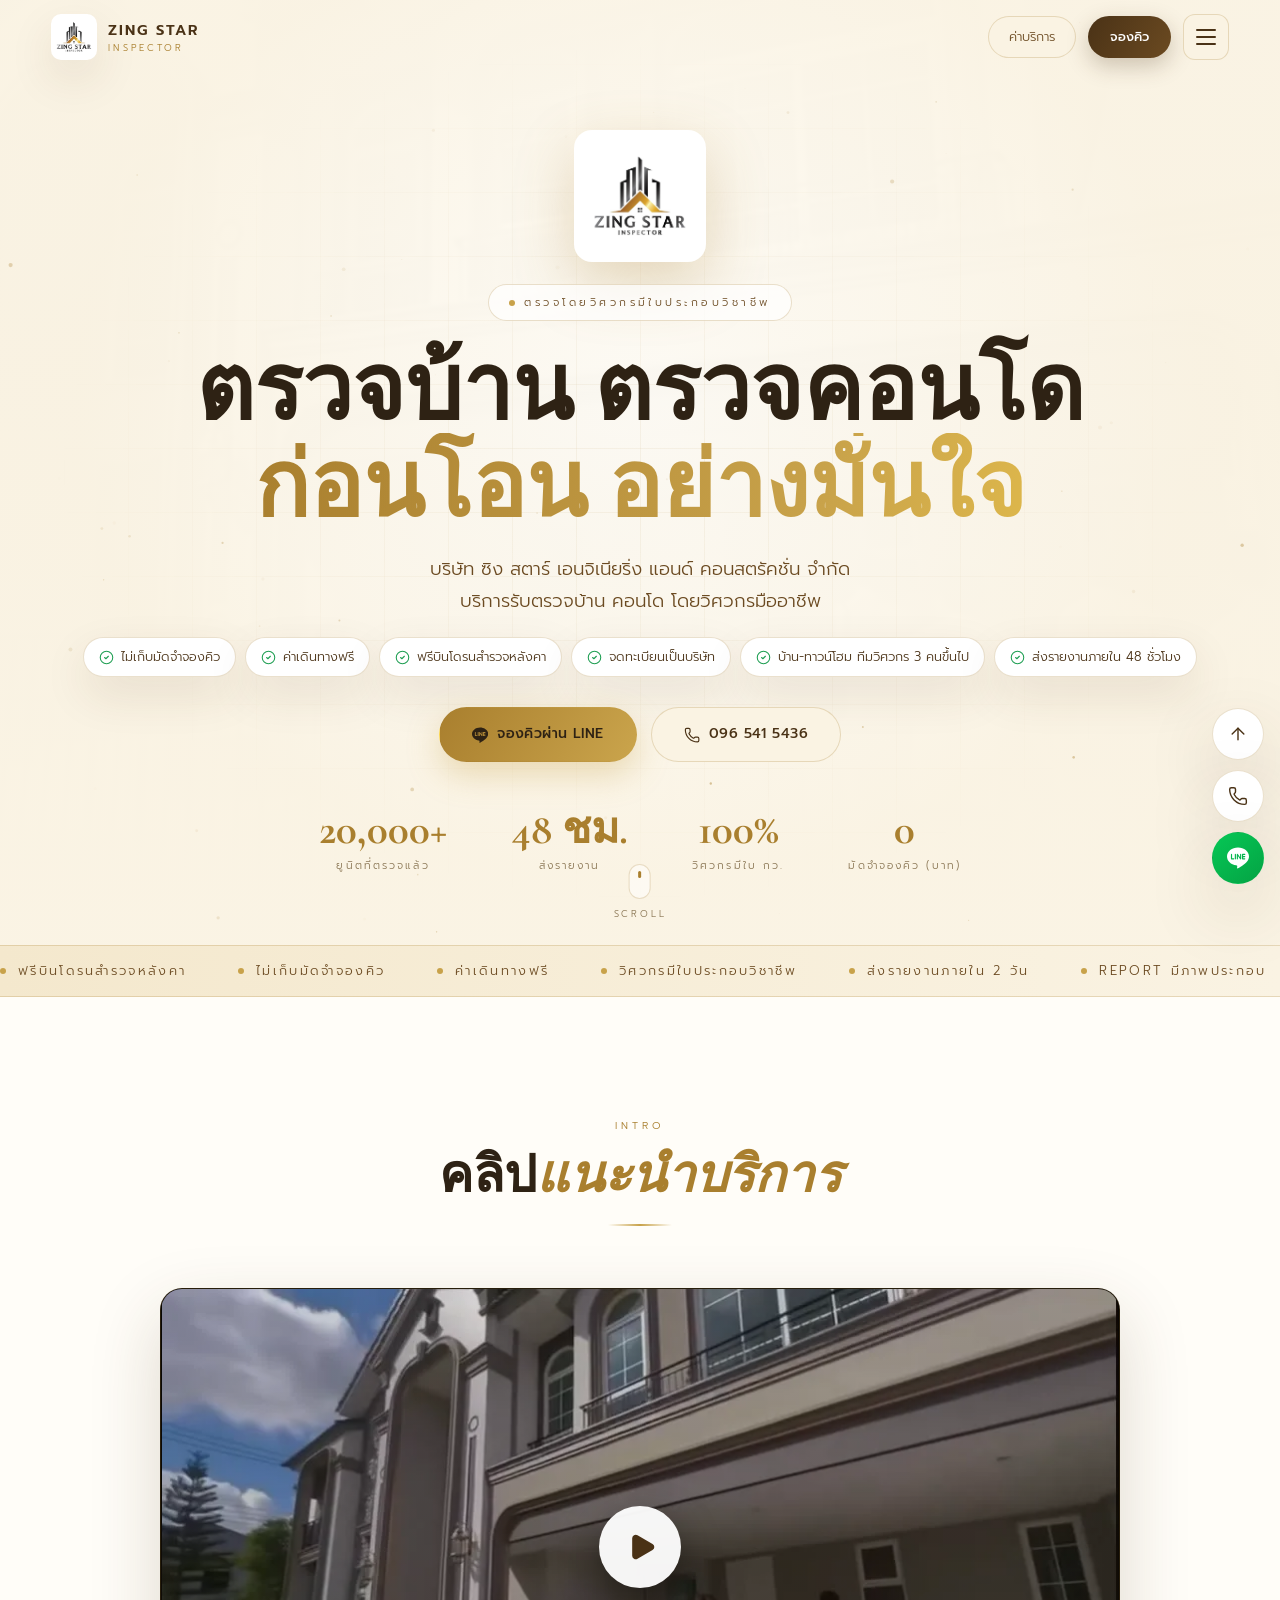
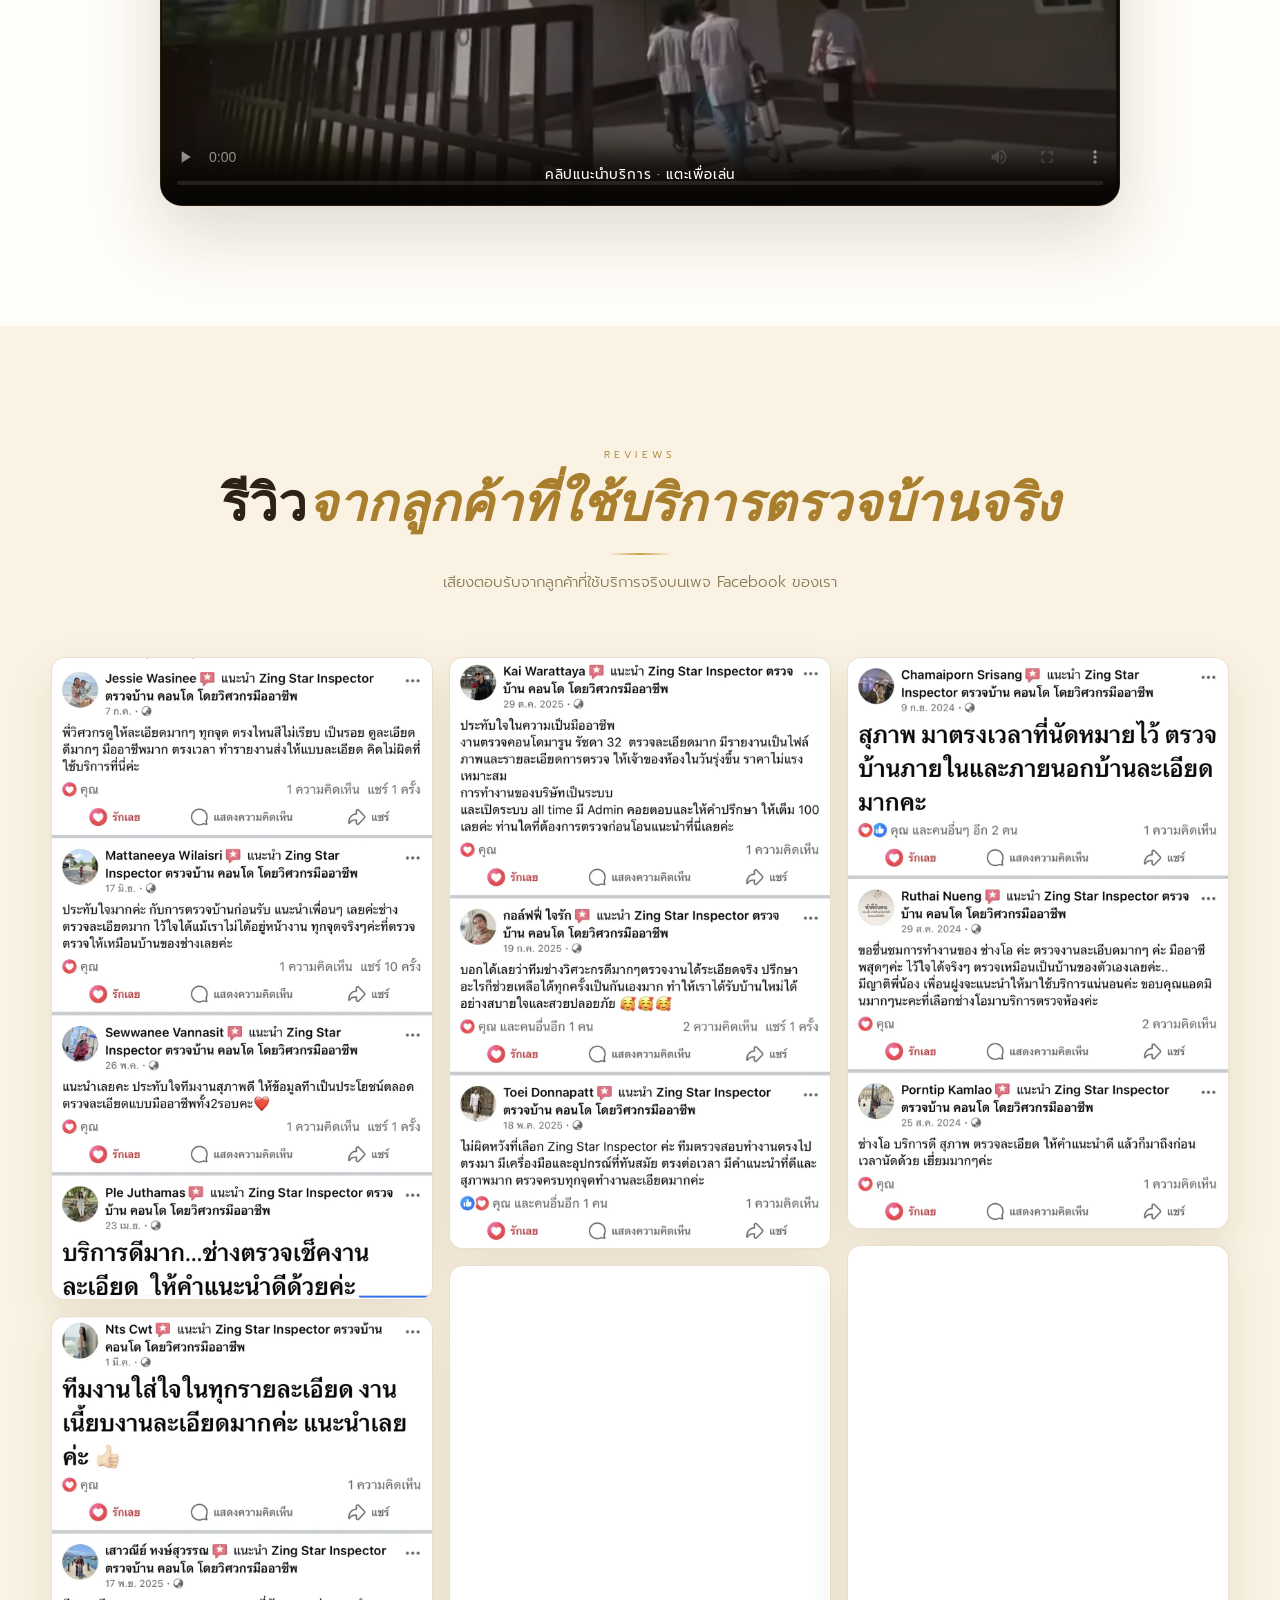
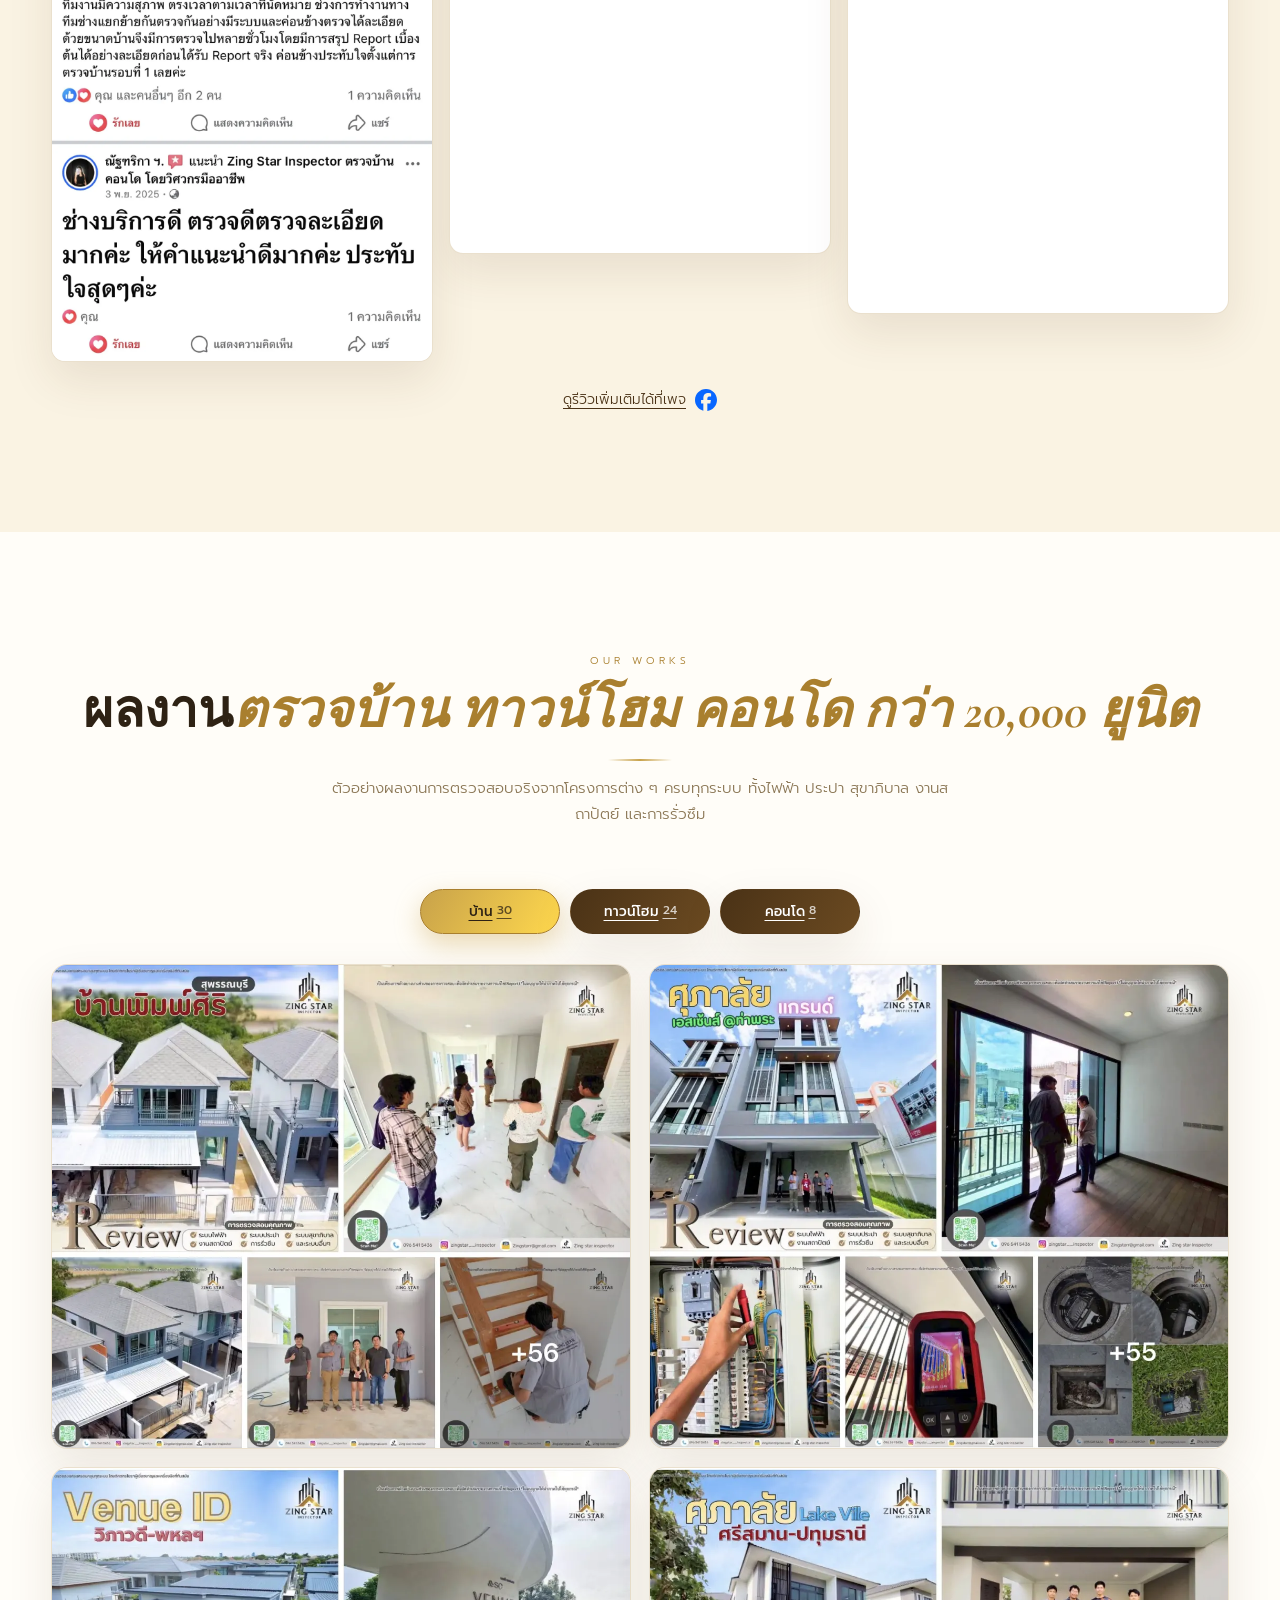
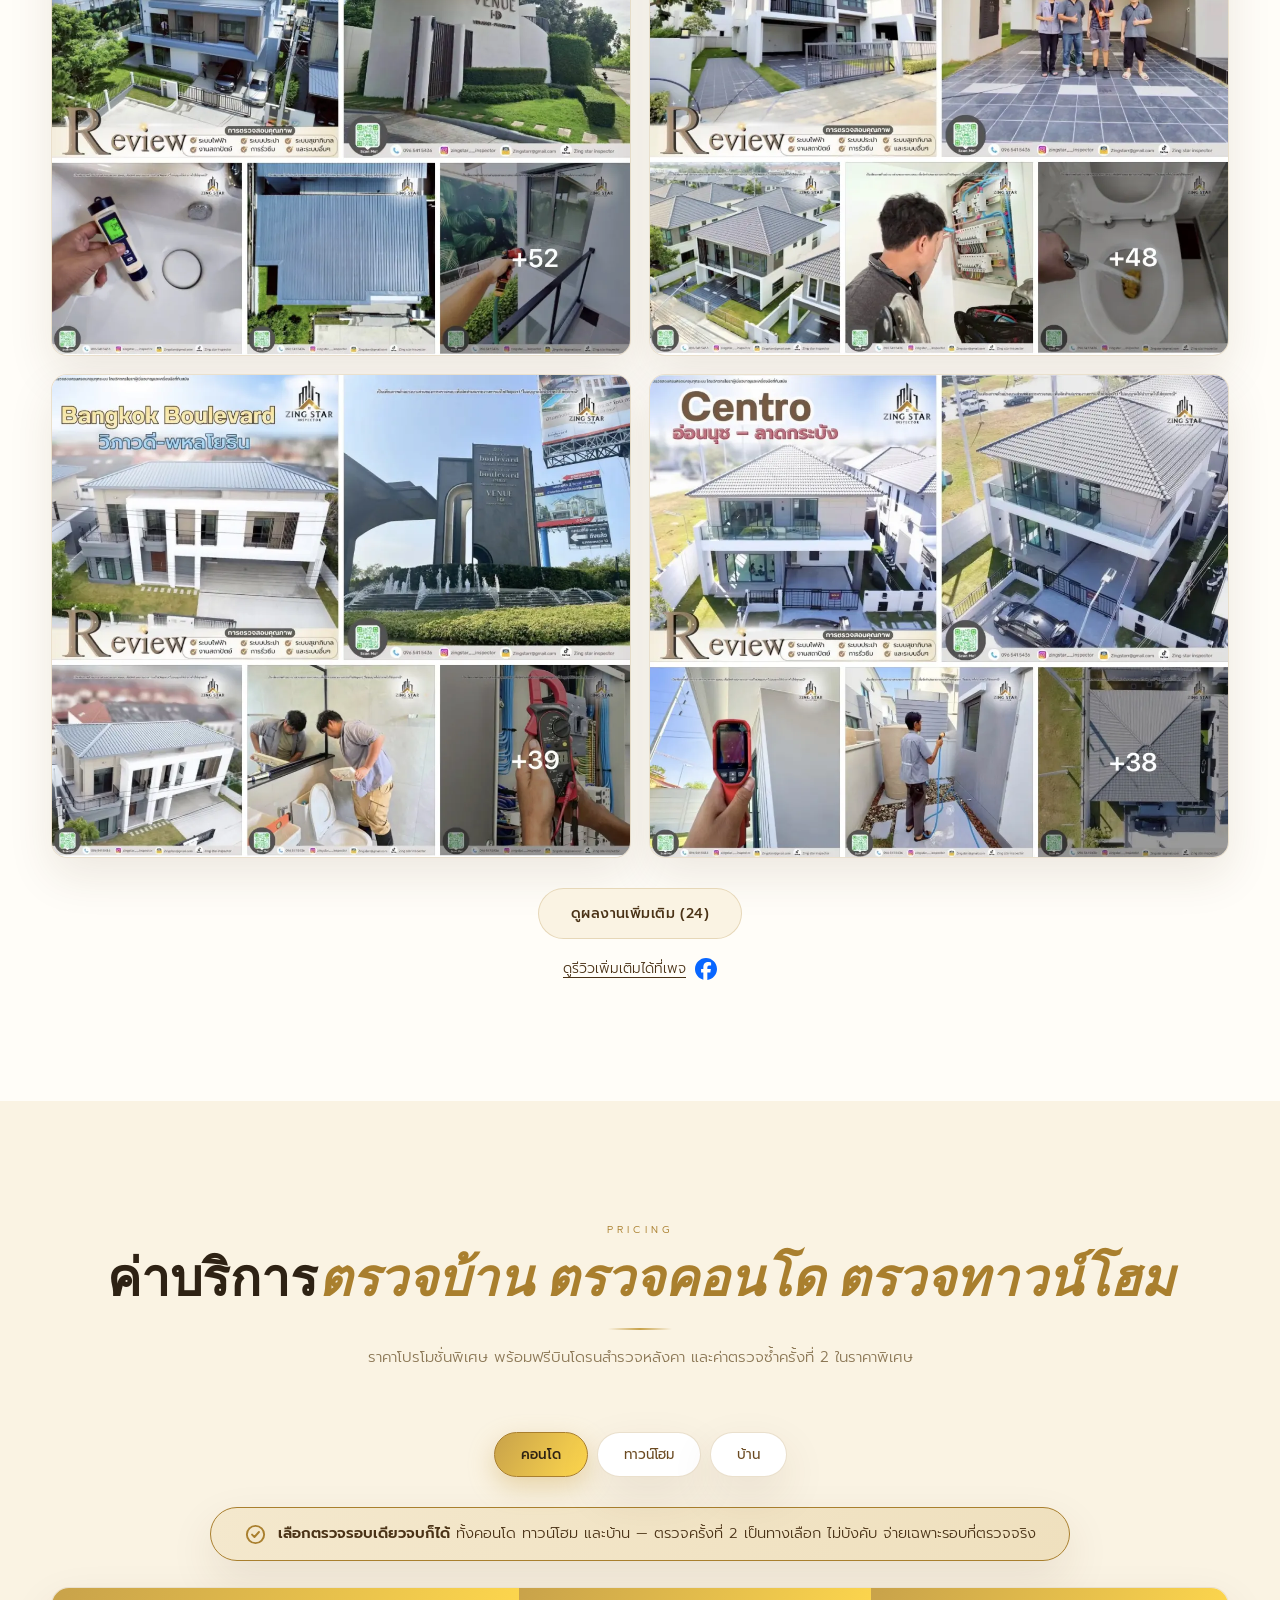
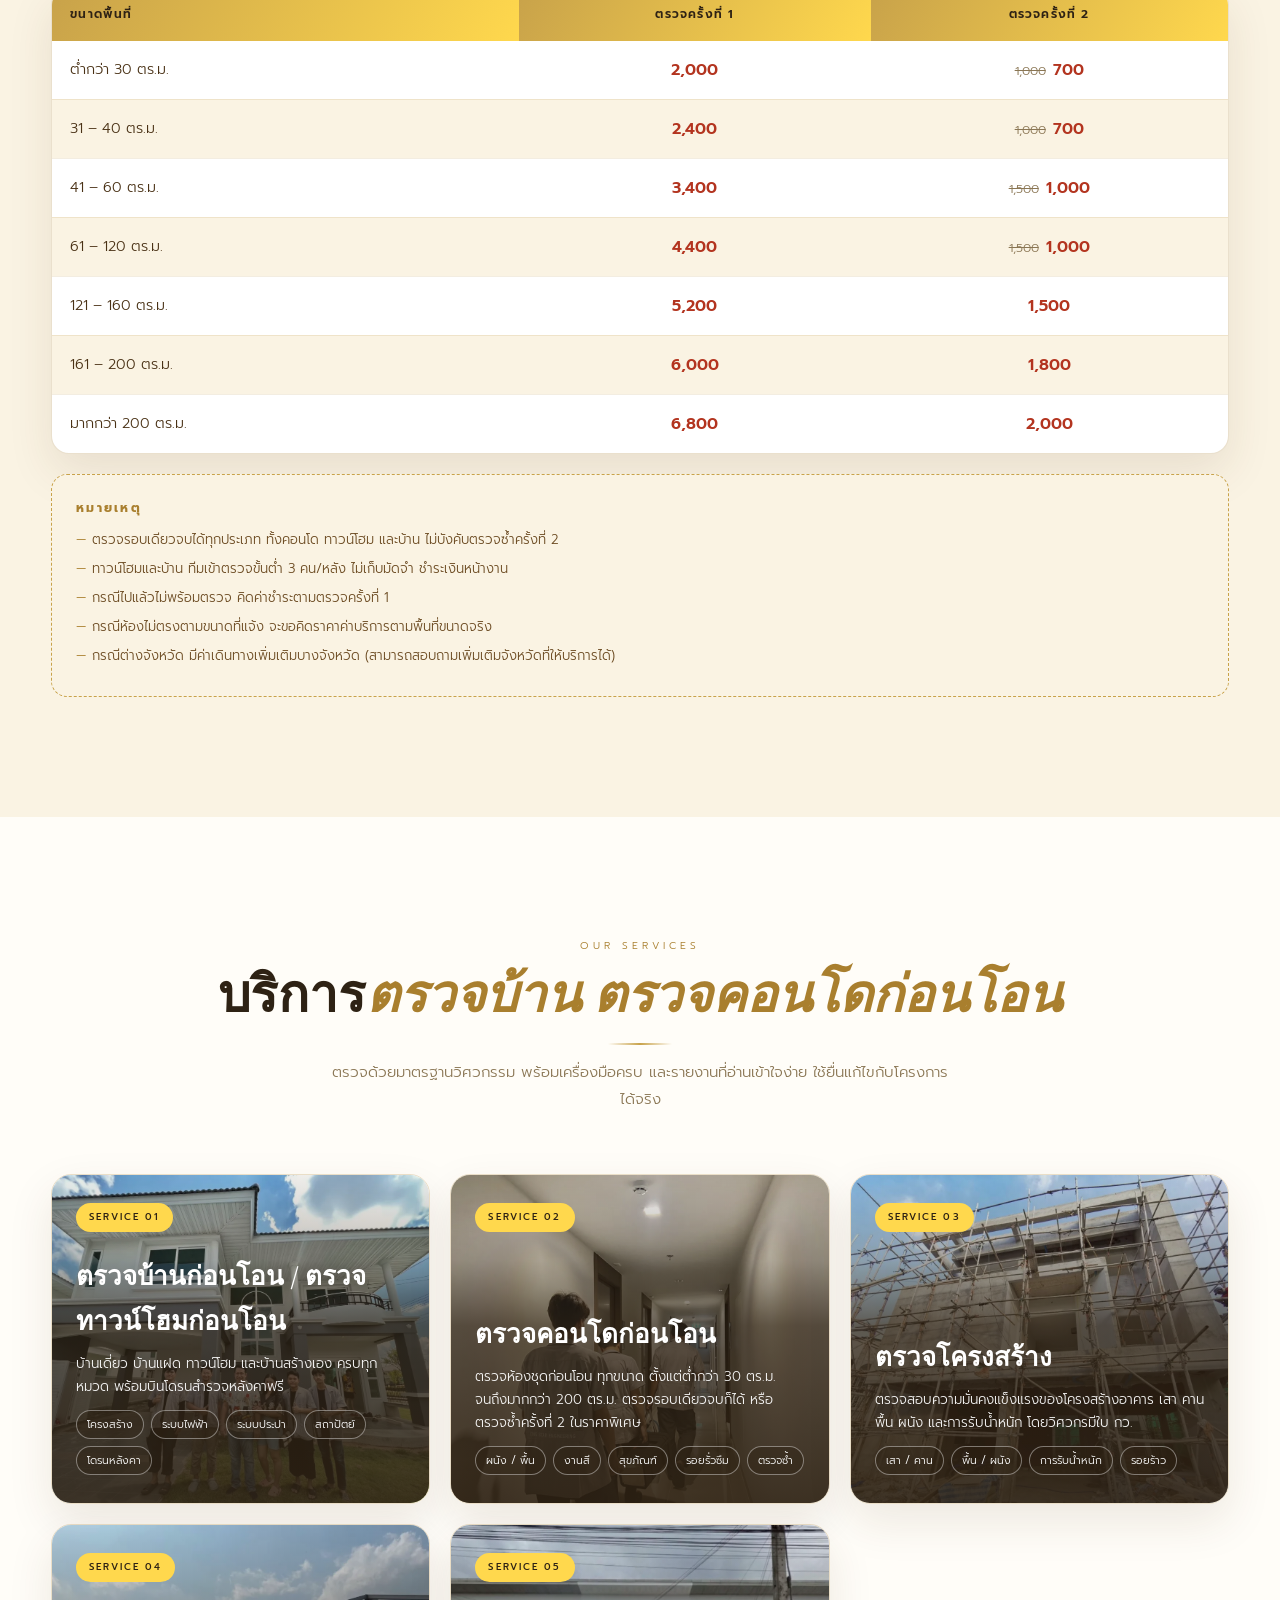
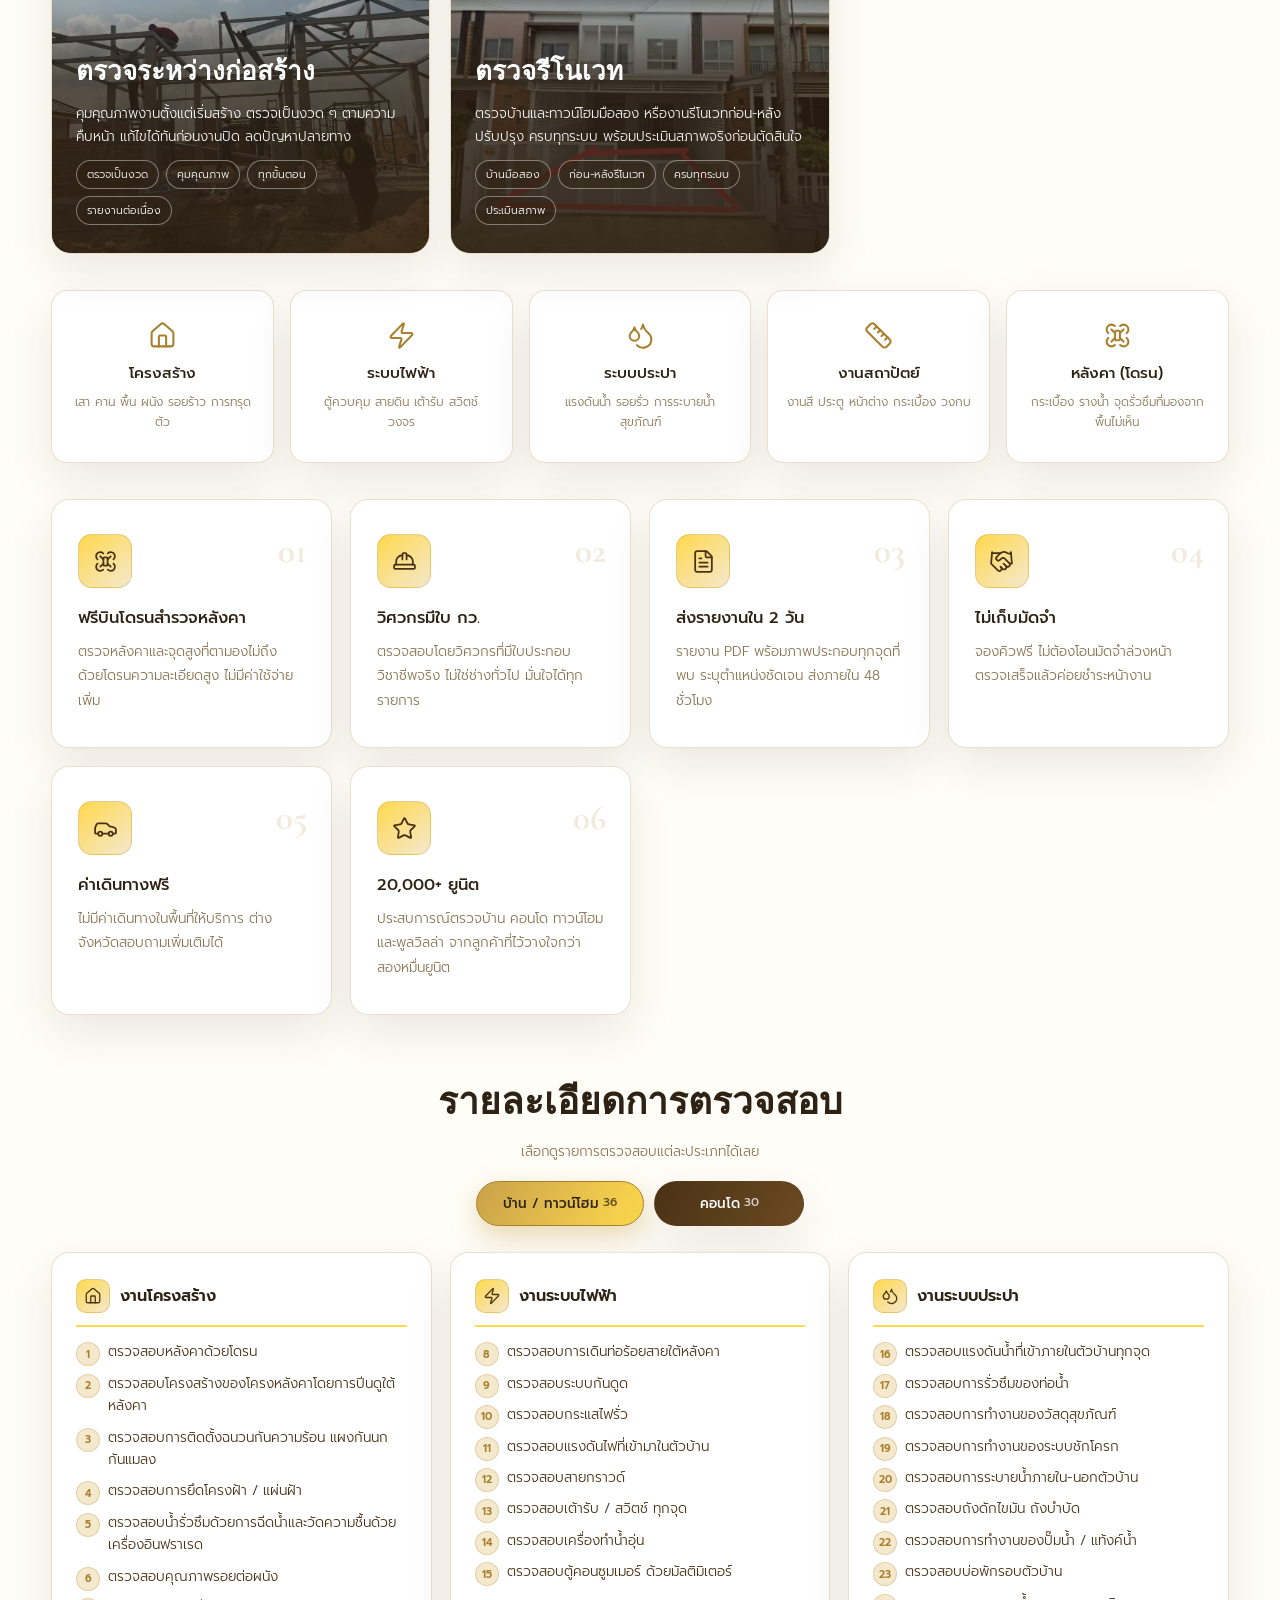
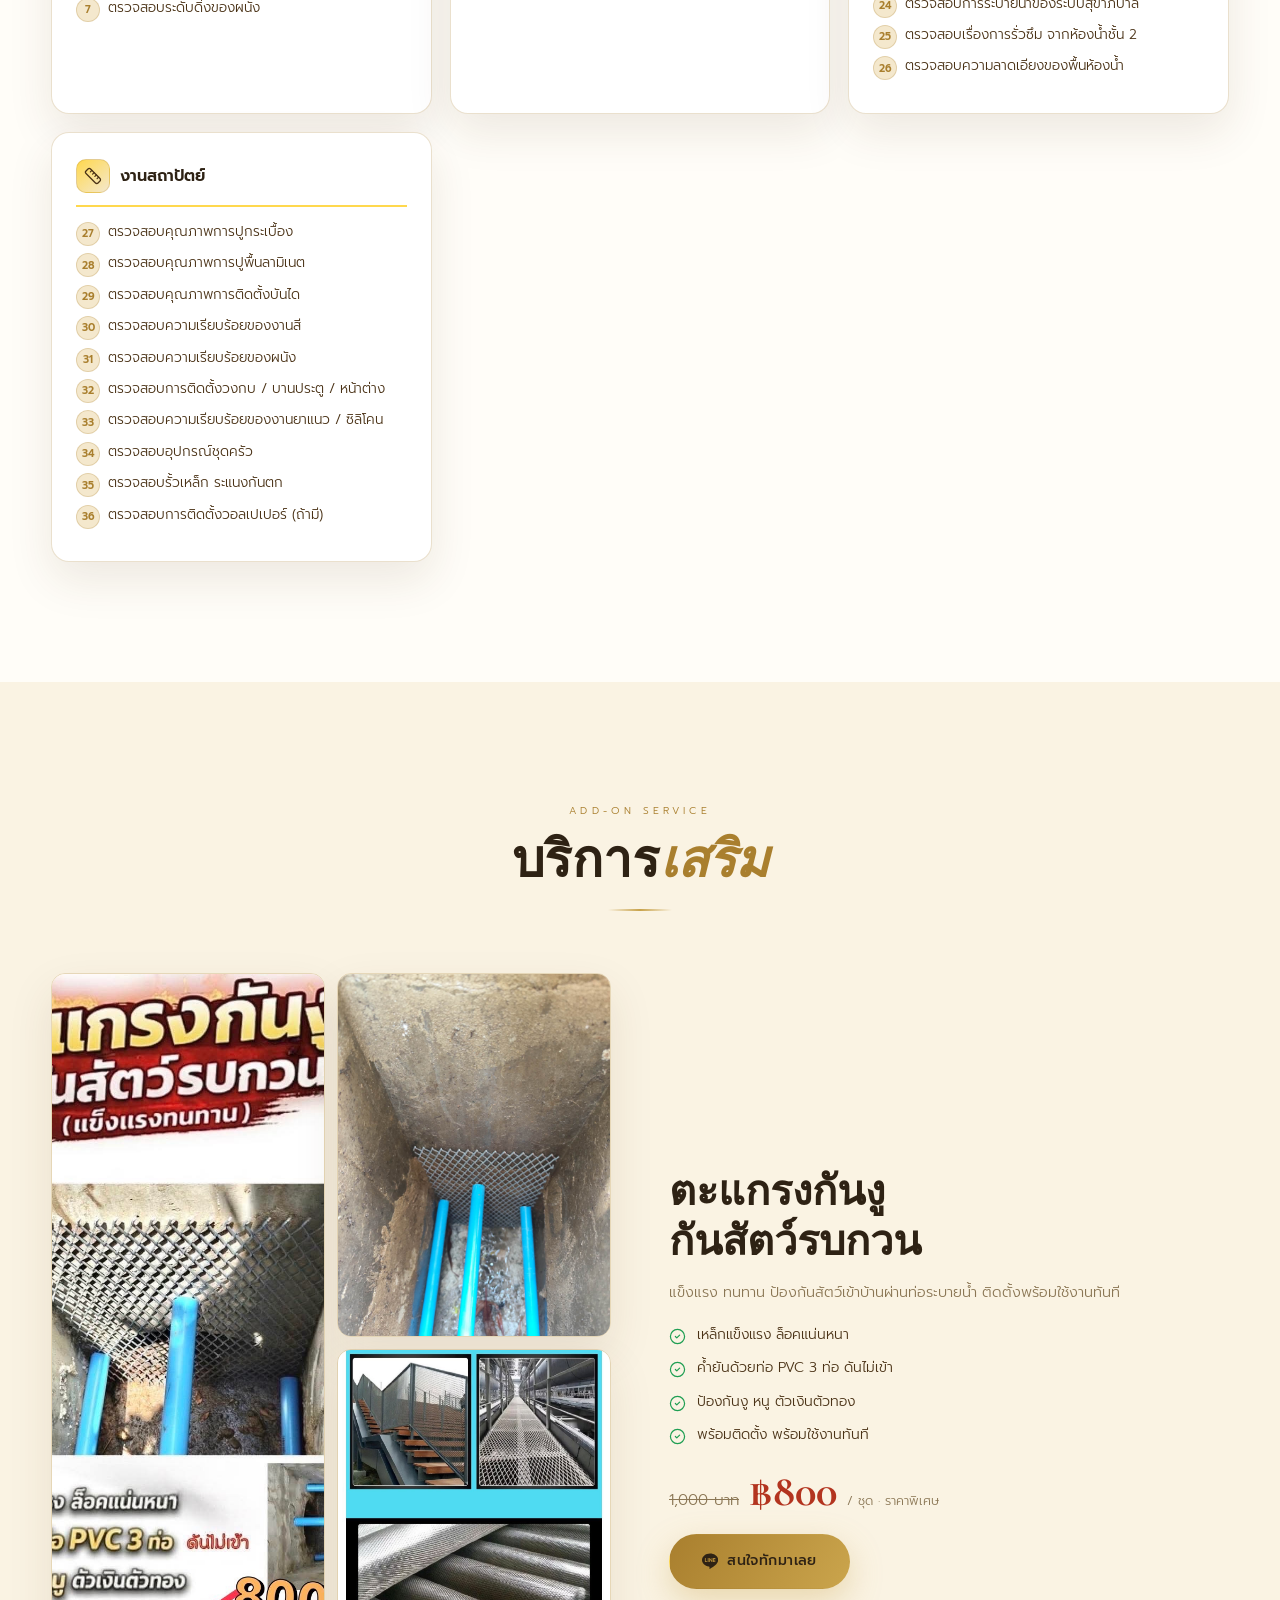
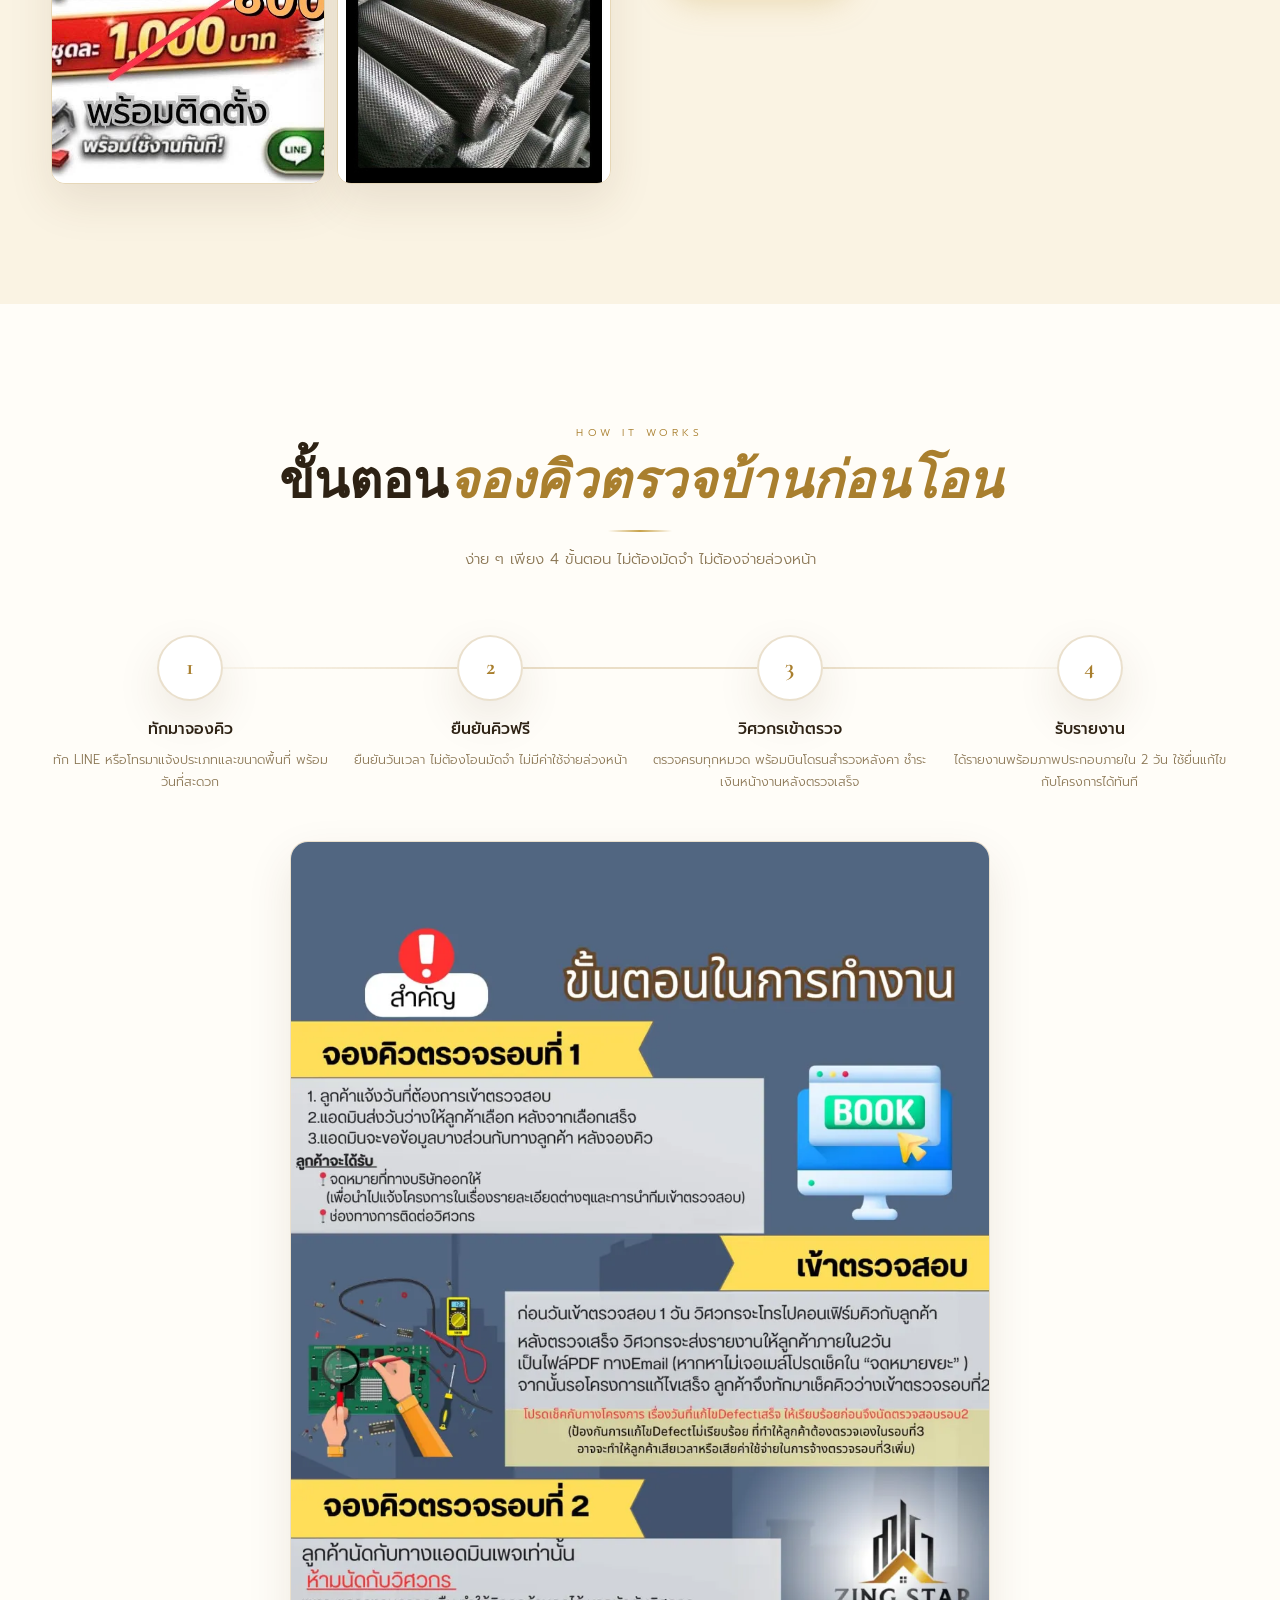
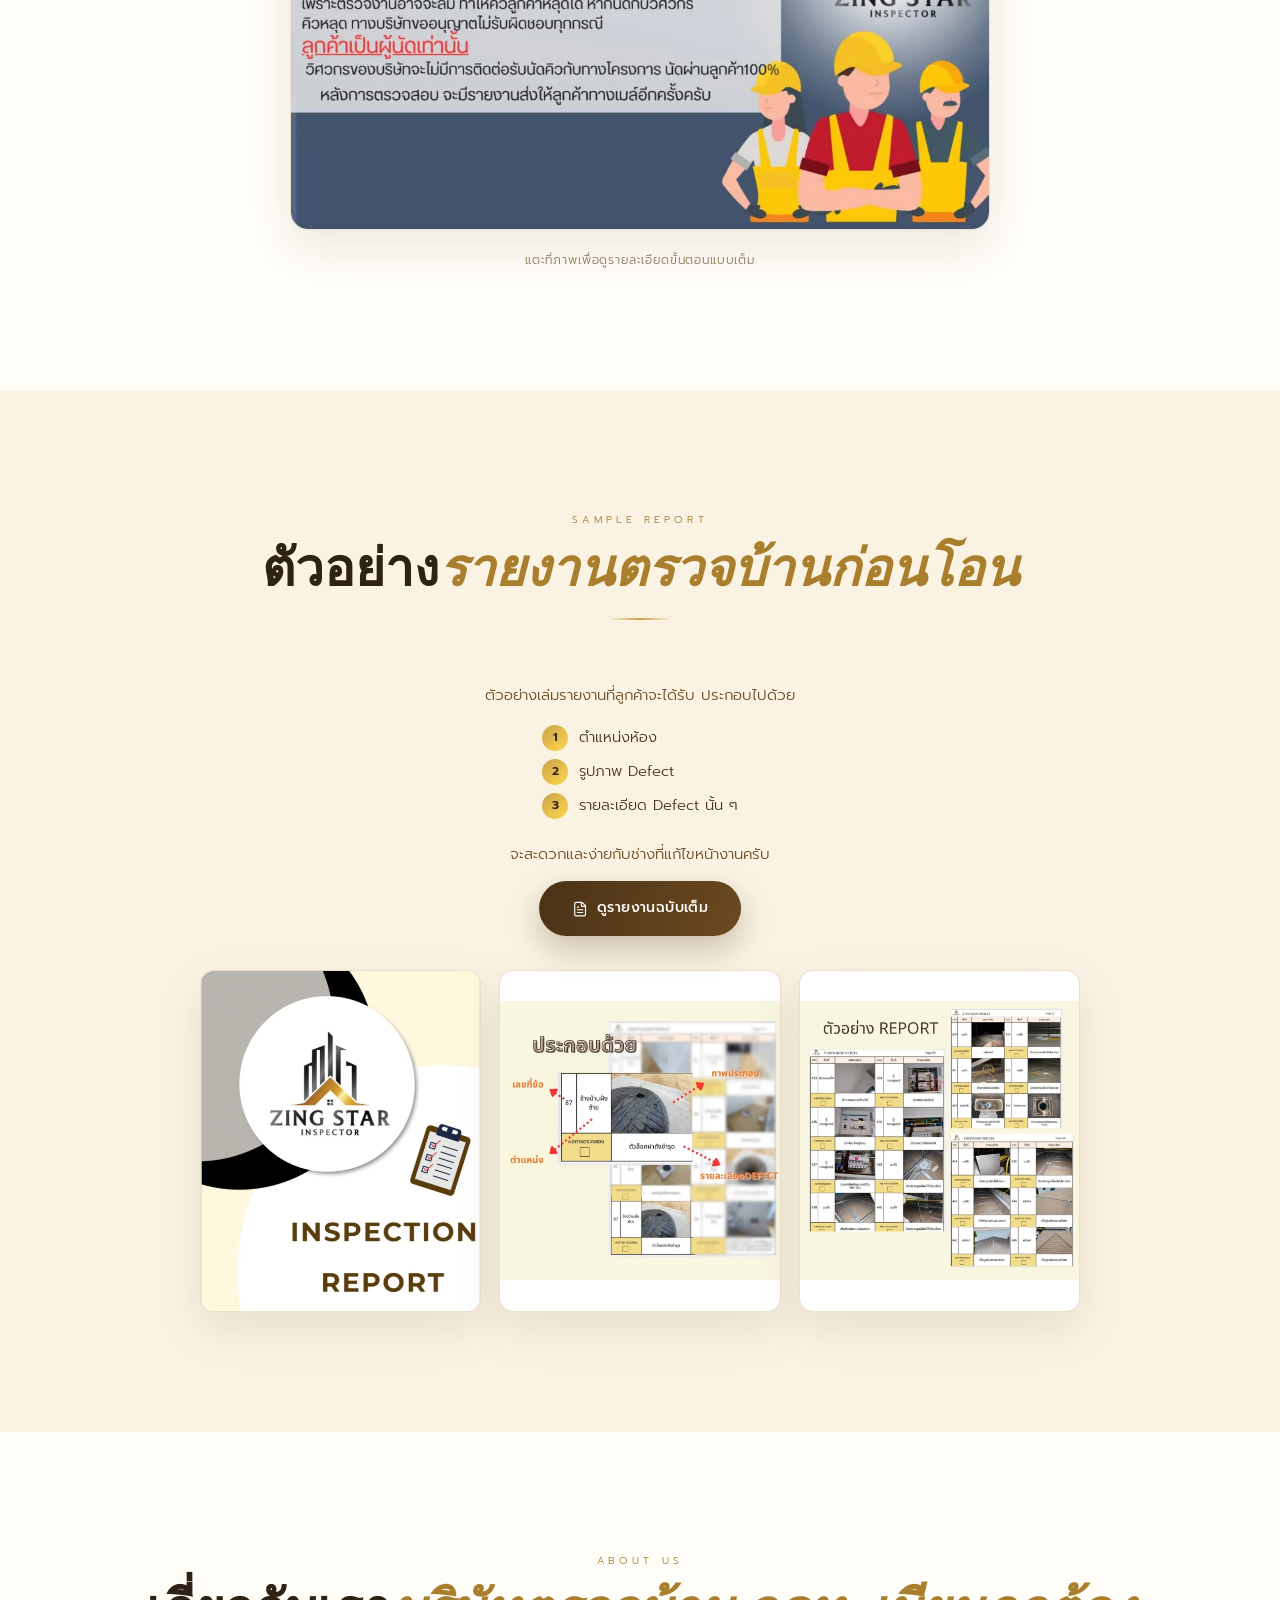
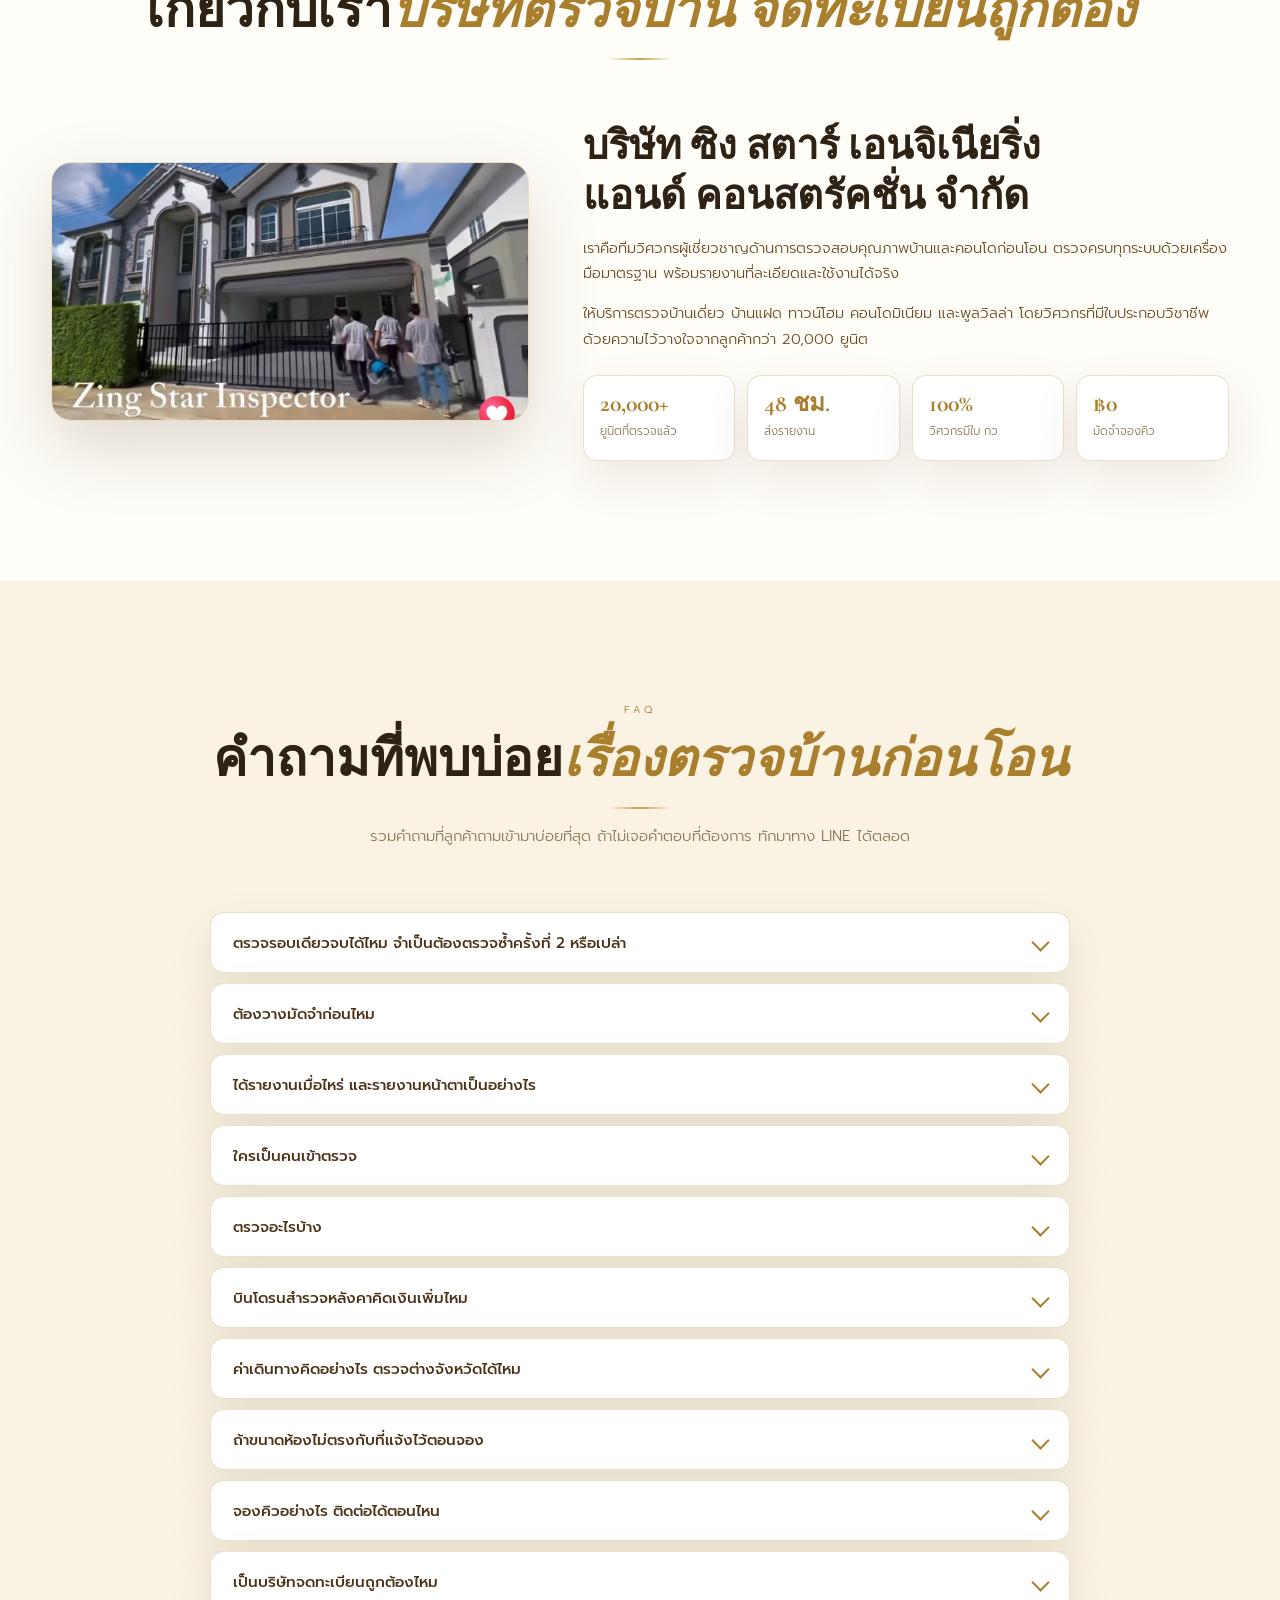
==== index.html @ 79cb1dd2 "Add a privacy policy, and lead with the thing competitors do not offer Google Ads expects a landing " ====
<!DOCTYPE html>
<html lang="th">
<head>
<meta charset="utf-8">
<meta name="viewport" content="width=device-width, initial-scale=1">
<title>ตรวจบ้าน ตรวจคอนโดก่อนโอน โดยวิศวกร | Zing Star Inspector</title>
<meta name="description" content="รับตรวจบ้าน ตรวจคอนโด ตรวจทาวน์โฮม ก่อนโอน โดยวิศวกรมีใบ กว. ฟรีบินโดรนสำรวจหลังคา ไม่เก็บมัดจำ ส่งรายงานใน 48 ชม. กรุงเทพและปริมณฑล โทร 096-541-5436">
<meta property="og:title" content="Zing Star Inspector | ตรวจบ้าน ตรวจคอนโด โดยวิศวกร">
<meta property="og:description" content="ฟรีบินโดรนสำรวจหลังคา • ไม่เก็บมัดจำจองคิว • ส่งรายงานภายใน 2 วัน • ลูกค้าไว้วางใจกว่า 20,000 ยูนิต">
<meta property="og:image" content="https://zingstarengineering.com/img/hero.jpg">
<meta property="og:type" content="website">
<meta property="og:url" content="https://zingstarengineering.com/">
<link rel="canonical" href="https://zingstarengineering.com/">
<meta property="og:site_name" content="Zing Star Inspector">
<meta property="og:locale" content="th_TH">
<meta property="og:image:width" content="1284">
<meta property="og:image:height" content="737">
<meta property="og:image:alt" content="ทีมวิศวกร Zing Star Inspector ตรวจบ้านและคอนโดก่อนโอน">
<meta name="twitter:card" content="summary_large_image">
<meta name="twitter:title" content="Zing Star Inspector | ตรวจบ้าน ตรวจคอนโด โดยวิศวกร">
<meta name="twitter:description" content="ฟรีบินโดรนสำรวจหลังคา • ไม่เก็บมัดจำจองคิว • ส่งรายงานภายใน 2 วัน">
<meta name="twitter:image" content="https://zingstarengineering.com/img/hero.jpg">
<meta name="robots" content="index,follow,max-image-preview:large,max-snippet:-1">
<meta name="theme-color" content="#C8A24A">
<link rel="icon" href="img/logo.jpg">
<link rel="apple-touch-icon" href="img/logo.jpg">
<!-- ไม่ preload รูปหัวเว็บแล้ว hero.jpg เป็นรูปสำหรับแชร์ลิงก์อย่างเดียว หน้าเว็บไม่เคยวาด
     ส่วน team.jpg เป็นพื้นหลังที่ถูกม่านครีมทับไว้เกือบทึบ ไม่คุ้มที่จะแย่งคิว
     รูปที่คนเห็นเป็นชิ้นใหญ่ที่สุดคือโลโก้ จึงเร่งที่แท็ก img ของโลโก้โดยตรง -->
<link rel="preconnect" href="https://fonts.googleapis.com">
<link rel="preconnect" href="https://fonts.gstatic.com" crossorigin>
<link href="https://fonts.googleapis.com/css2?family=Prompt:wght@300;400;500;600;700&family=Cormorant+Garamond:wght@400;600;700&display=swap" rel="stylesheet">
<style>
:root{
  --paper:#FFFDF8;
  --cream:#FAF3E3;
  --cream-2:#F4E8CD;
  --sand:#EFE0BE;
  --gold:#C8A24A;
  --gold-lt:#E8C86A;
  --gold-dk:#A97F2E;
  --yellow:#FFD84D;
  --brown:#6B4A21;
  --brown-dk:#4A3216;
  --ink:#2E2214;
  --muted:#8A7654;
  --line:rgba(169,127,46,.24);
  --line-2:rgba(169,127,46,.14);
  --shadow:0 18px 45px rgba(74,50,22,.10);
  --shadow-lg:0 26px 70px rgba(74,50,22,.18);
  --ease:cubic-bezier(.22,1,.36,1);
}
*{margin:0;padding:0;box-sizing:border-box}
/* overflow-x:clip on the root clips the off-canvas drawer too (hidden does not clip fixed children) */
html{scroll-behavior:smooth;scroll-padding-top:84px;overflow-x:clip}
body{
  background:var(--paper);color:var(--ink);
  font-family:'Prompt',system-ui,sans-serif;font-weight:300;line-height:1.75;
  overflow-x:clip;-webkit-font-smoothing:antialiased;
}
img{max-width:100%;height:auto;display:block}
a{color:inherit;text-decoration:none}
button{font-family:inherit}

/* keyboard users need to see where they are; :focus-visible leaves mouse users alone */
a:focus-visible,button:focus-visible,[tabindex]:focus-visible{
  outline:3px solid var(--gold-dk);outline-offset:3px;border-radius:6px}
.tab:focus-visible,.fab:focus-visible,.burger:focus-visible{outline-offset:4px}

.skip{position:absolute;left:14px;top:-60px;z-index:300;padding:11px 20px;border-radius:0 0 12px 12px;
  background:var(--brown-dk);color:var(--paper);font-size:.85rem;font-weight:500;
  text-decoration:none;transition:top .25s var(--ease)}
.skip:focus{top:0}
.wrap{width:min(1180px,92vw);margin:0 auto}

/* ===== preloader ===== */
#loader{position:fixed;inset:0;z-index:9999;background:var(--cream);display:grid;place-items:center;
  transition:opacity .8s var(--ease),visibility .8s}
#loader.done{opacity:0;visibility:hidden}
.loader-logo{width:104px;filter:drop-shadow(0 10px 26px rgba(169,127,46,.3));
  animation:loaderIn .5s var(--ease) both,loaderBreath 2.6s ease-in-out .5s infinite}
@keyframes loaderIn{from{opacity:0;transform:scale(.9)}to{opacity:1;transform:scale(1)}}
@keyframes loaderBreath{0%,100%{opacity:.85}50%{opacity:1}}

#progress{position:fixed;top:0;left:0;height:3px;z-index:200;width:0%;
  background:linear-gradient(90deg,var(--gold-dk),var(--yellow));box-shadow:0 0 10px rgba(200,162,74,.6)}

/* ===== nav ===== */
nav{position:fixed;top:0;left:0;right:0;z-index:150;padding:14px 0;transition:all .5s var(--ease)}
nav.stuck{background:rgba(255,253,248,.9);backdrop-filter:blur(16px) saturate(1.4);
  border-bottom:1px solid var(--line);padding:8px 0;box-shadow:0 6px 30px rgba(74,50,22,.07)}
.nav-in{display:flex;align-items:center;justify-content:space-between;gap:16px}
.brand{display:flex;align-items:center;gap:11px}
.brand img{width:46px;height:46px;object-fit:contain;border-radius:10px;background:#fff;padding:2px;
  box-shadow:var(--shadow);transition:transform .5s var(--ease)}
.brand:hover img{transform:rotate(-7deg) scale(1.07)}
.brand-txt strong{display:block;font-size:.92rem;font-weight:600;letter-spacing:.13em;color:var(--brown-dk)}
.brand-txt small{display:block;font-size:.58rem;letter-spacing:.34em;color:var(--gold-dk);margin-top:-3px}
.nav-right{display:flex;align-items:center;gap:12px}
.price-link{
  padding:9px 20px;border-radius:100px;border:1px solid var(--line);font-size:.8rem;color:var(--brown);
  background:var(--cream);transition:.4s var(--ease);white-space:nowrap;
}
.price-link:hover{background:var(--yellow);border-color:var(--gold);color:var(--ink);transform:translateY(-2px)}
.nav-cta{
  padding:10px 22px;border-radius:100px;font-size:.8rem;font-weight:500;color:#fff;white-space:nowrap;
  background:linear-gradient(120deg,var(--brown-dk),var(--brown));box-shadow:0 8px 22px rgba(74,50,22,.25);
  transition:.4s var(--ease);
}
.nav-cta:hover{transform:translateY(-2px);box-shadow:0 14px 32px rgba(74,50,22,.35)}
@media(max-width:640px){.price-link{display:none}}
.burger{display:flex;flex-direction:column;justify-content:center;gap:5px;cursor:pointer;
  width:46px;height:46px;border-radius:12px;border:1px solid var(--line);background:var(--cream);
  align-items:center;transition:.4s var(--ease)}
.burger:hover{background:var(--yellow);border-color:var(--gold)}
.burger i{width:20px;height:2px;background:var(--brown-dk);transition:.4s var(--ease);display:block;border-radius:2px}
.burger.on i:nth-child(1){transform:translateY(7px) rotate(45deg)}
.burger.on i:nth-child(2){opacity:0}
.burger.on i:nth-child(3){transform:translateY(-7px) rotate(-45deg)}

/* ===== drawer ===== */
.scrim{position:fixed;inset:0;background:rgba(46,34,20,.62);backdrop-filter:blur(4px);z-index:160;
  opacity:0;visibility:hidden;transition:.45s var(--ease)}
.scrim.on{opacity:1;visibility:visible}
.drawer{
  position:fixed;top:0;right:0;bottom:0;width:min(320px,84vw);z-index:170;background:var(--paper);
  border-left:1px solid var(--line);box-shadow:-20px 0 60px rgba(74,50,22,.18);
  transform:translateX(100%);visibility:hidden;
  transition:transform .5s var(--ease),visibility .5s;
  display:flex;flex-direction:column;padding:22px 0;overflow-y:auto;overscroll-behavior:contain;
}
.drawer.on{transform:none;visibility:visible}
.drawer-head{display:flex;align-items:center;justify-content:space-between;padding:0 22px 14px;
  border-bottom:1px solid var(--line-2);margin-bottom:8px;flex:0 0 auto}
.drawer-head span{font-size:.64rem;letter-spacing:.3em;color:var(--gold-dk);text-transform:uppercase}
.dx{width:44px;height:44px;border-radius:50%;border:1px solid var(--line);background:var(--cream);
  cursor:pointer;font-size:1.3rem;line-height:1;color:var(--brown);display:grid;place-items:center;transition:.4s var(--ease)}
.dx:hover{background:var(--yellow);transform:rotate(90deg)}
/* .dnav is a <nav>, so the global nav{position:fixed} rule hits it — force it back into flow */
.dnav{position:static;display:flex;flex-direction:column;flex:0 0 auto}
.dnav a{
  padding:13px 24px;font-size:.94rem;color:var(--brown-dk);position:relative;
  transition:.35s var(--ease);display:flex;align-items:center;gap:10px;
}
.dnav a::before{content:'';width:0;height:2px;background:var(--gold);transition:width .35s var(--ease)}
.dnav a:hover{background:var(--cream);padding-left:30px;color:var(--ink)}
.dnav a:hover::before{width:12px}
.dnav .sub{padding-left:44px;font-size:.86rem;color:var(--muted)}
.dnav .sub::after{content:'';position:absolute;left:28px;top:50%;width:6px;height:6px;border-radius:50%;
  background:var(--gold);transform:translateY(-50%);opacity:.5}
.dnav .grp{padding:13px 24px 6px;font-size:.94rem;color:var(--brown-dk);font-weight:500}
.drawer-foot{flex:0 0 auto;margin-top:auto;padding:16px 24px 4px;border-top:1px solid var(--line-2)}
/* menu items sit a touch tighter so the whole drawer fits common phones without scrolling */
.dnav a{padding-block:12px}
.drawer-foot .btn{width:100%;justify-content:center}

/* ===== buttons ===== */
.btn{
  position:relative;overflow:hidden;padding:14px 32px;border-radius:100px;font-size:.88rem;font-weight:500;
  letter-spacing:.03em;display:inline-flex;align-items:center;gap:9px;cursor:pointer;border:1px solid transparent;
  transition:transform .45s var(--ease),box-shadow .45s;white-space:nowrap;flex:0 0 auto;
}
.btn span{position:relative;z-index:2;display:inline-flex;align-items:center;gap:9px;white-space:nowrap}
.btn .li,.btn .bi{width:1.15em;height:1.15em;flex:0 0 auto}
.btn-gold{background:linear-gradient(120deg,var(--gold-dk),var(--gold),var(--yellow));background-size:200% auto;
  color:var(--ink);box-shadow:0 12px 32px rgba(200,162,74,.35);animation:shimmer 5s linear infinite}
@keyframes shimmer{to{background-position:200% center}}
.btn-gold:hover{transform:translateY(-4px) scale(1.02);box-shadow:0 20px 46px rgba(200,162,74,.5)}
.btn-brown{background:linear-gradient(120deg,var(--brown-dk),var(--brown));color:#fff;box-shadow:0 12px 30px rgba(74,50,22,.28)}
.btn-brown:hover{transform:translateY(-4px);box-shadow:0 20px 44px rgba(74,50,22,.4)}
.btn-ghost{border-color:var(--line);color:var(--brown-dk);background:var(--cream)}
.btn-ghost:hover{transform:translateY(-4px);border-color:var(--gold);background:var(--yellow)}

/* ===== hero ===== */
header{position:relative;min-height:100svh;display:grid;place-items:center;overflow:hidden;
  text-align:center;padding:130px 0 70px}
.hero-bg{position:absolute;inset:-8%;background:url('img/team.jpg') center/cover no-repeat;
  transform:scale(1.14);animation:kenburns 24s ease-in-out infinite alternate;filter:saturate(.75)}
@keyframes kenburns{from{transform:scale(1.14) translate(0,0)}to{transform:scale(1.26) translate(-2%,-2%)}}
.hero-veil{position:absolute;inset:0;background:
  radial-gradient(ellipse at 50% 42%,rgba(255,253,248,.86),rgba(250,243,227,.95) 62%),
  linear-gradient(180deg,rgba(255,253,248,.92),rgba(250,243,227,.86) 40%,var(--paper))}
.grid-lines{position:absolute;inset:0;opacity:.5;
  background-image:linear-gradient(var(--line-2) 1px,transparent 1px),linear-gradient(90deg,var(--line-2) 1px,transparent 1px);
  background-size:64px 64px;
  mask-image:radial-gradient(ellipse at center,#000 8%,transparent 66%);
  -webkit-mask-image:radial-gradient(ellipse at center,#000 8%,transparent 66%);
  animation:drift 26s linear infinite}
@keyframes drift{to{background-position:64px 64px}}
#dust{position:absolute;inset:0;pointer-events:none}
.hero-in{position:relative;z-index:5}
.hero-logo{width:132px;margin:0 auto 22px;border-radius:18px;background:#fff;padding:10px;
  box-shadow:0 22px 60px rgba(169,127,46,.28);animation:float 6s ease-in-out infinite}
@keyframes float{0%,100%{transform:translateY(0)}50%{transform:translateY(-13px)}}
.eyebrow{display:inline-flex;align-items:center;gap:9px;font-size:.68rem;letter-spacing:.32em;
  text-transform:uppercase;color:var(--brown);border:1px solid var(--line);padding:8px 20px;border-radius:100px;
  background:rgba(255,255,255,.7);margin-bottom:22px}
.eyebrow .dot{width:6px;height:6px;border-radius:50%;background:var(--gold);animation:blink 2s ease-in-out infinite}
@keyframes blink{0%,100%{opacity:1;transform:scale(1)}50%{opacity:.35;transform:scale(.7)}}
h1{font-family:'Cormorant Garamond',serif;font-weight:700;font-size:clamp(2.3rem,7vw,5.8rem);
  line-height:1.08;color:var(--ink);margin-bottom:4px}
/* keep multi-syllable Thai words whole — never break คอนโด into คอน/โด */
h1 .nw{white-space:nowrap;display:inline-block}
h1 .gold{background:linear-gradient(100deg,var(--gold-dk),var(--gold),var(--yellow),var(--gold));
  background-size:220% auto;-webkit-background-clip:text;background-clip:text;color:transparent;
  animation:shimmer 6s linear infinite}
.hero-sub{font-size:clamp(.95rem,2vw,1.15rem);font-weight:300;color:var(--brown);max-width:620px;margin:16px auto 20px}
.checks{display:flex;flex-wrap:wrap;justify-content:center;gap:9px;margin-bottom:30px}
.chk{display:inline-flex;align-items:center;gap:7px;font-size:.8rem;color:var(--brown-dk);
  background:#fff;border:1px solid var(--line);padding:8px 15px;border-radius:100px;box-shadow:var(--shadow);
  transition:.4s var(--ease)}
.chk:hover{transform:translateY(-3px);border-color:var(--gold);background:var(--cream)}
.chk .li{width:15px;height:15px;color:#1E9E52;flex:0 0 auto}
.hero-btns{display:flex;gap:14px;justify-content:center;flex-wrap:wrap;margin-bottom:46px}
.hero-stats{display:flex;justify-content:center;gap:clamp(20px,6vw,64px);flex-wrap:wrap}
.stat .num{font-family:'Cormorant Garamond',serif;font-size:clamp(1.8rem,4.2vw,2.7rem);font-weight:700;
  color:var(--gold-dk);line-height:1}
.stat .lbl{font-size:.66rem;letter-spacing:.2em;color:var(--muted);text-transform:uppercase;margin-top:5px}
.scroll-hint{position:absolute;bottom:22px;left:50%;transform:translateX(-50%);z-index:5;
  font-size:.58rem;letter-spacing:.3em;color:var(--muted);display:flex;flex-direction:column;align-items:center;gap:7px}
.mouse{width:22px;height:35px;border:1px solid var(--line);border-radius:12px;position:relative;background:rgba(255,255,255,.5)}
.mouse::after{content:'';position:absolute;top:6px;left:50%;transform:translateX(-50%);width:3px;height:7px;
  background:var(--gold-dk);border-radius:2px;animation:wheel 1.8s ease-in-out infinite}
@keyframes wheel{0%{opacity:0;transform:translate(-50%,0)}40%{opacity:1}100%{opacity:0;transform:translate(-50%,12px)}}

/* ===== marquee ===== */
.marquee{border-block:1px solid var(--line);background:linear-gradient(90deg,var(--cream-2),var(--cream));
  overflow:hidden;padding:14px 0;position:relative;z-index:5}
.mq-track{display:flex;gap:52px;width:max-content;animation:roll 34s linear infinite}
.marquee:hover .mq-track{animation-play-state:paused}
.mq-track span{font-size:.8rem;letter-spacing:.18em;color:var(--brown);white-space:nowrap;
  display:flex;align-items:center;gap:12px;text-transform:uppercase}
.mq-track span::before{content:'';width:6px;height:6px;border-radius:50%;background:var(--gold);flex:0 0 auto}
@keyframes roll{to{transform:translateX(-50%)}}

/* ===== section shell ===== */
section{position:relative;padding:clamp(70px,10vw,120px) 0;z-index:5}
.alt{background:var(--cream)}
.alt-2{background:linear-gradient(180deg,var(--cream),var(--paper))}
.sec-head{text-align:center;margin-bottom:clamp(38px,5vw,62px)}
.sec-tag{font-size:.64rem;letter-spacing:.4em;color:var(--gold-dk);text-transform:uppercase;display:block;margin-bottom:12px}
.sec-title{font-family:'Cormorant Garamond',serif;font-size:clamp(1.9rem,4.8vw,3.2rem);font-weight:700;
  line-height:1.15;color:var(--ink)}
.sec-title em{font-style:italic;color:var(--gold-dk)}
.sec-desc{color:var(--muted);font-size:.94rem;max-width:620px;margin:14px auto 0}
.rule{width:64px;height:2px;background:linear-gradient(90deg,transparent,var(--gold),transparent);margin:18px auto 0}
.rv{opacity:0;transform:translateY(42px);transition:opacity .95s var(--ease),transform .95s var(--ease)}
.rv.in{opacity:1;transform:none}
.rv-l{opacity:0;transform:translateX(-46px);transition:opacity .95s var(--ease),transform .95s var(--ease)}
.rv-l.in{opacity:1;transform:none}
.rv-r{opacity:0;transform:translateX(46px);transition:opacity .95s var(--ease),transform .95s var(--ease)}
.rv-r.in{opacity:1;transform:none}
.rv-s{opacity:0;transform:scale(.92);transition:opacity .85s var(--ease),transform .85s var(--ease)}
.rv-s.in{opacity:1;transform:none}

/* ===== video ===== */
/* aspect matches the source file (960x518) so nothing gets cropped */
.vid-card{position:relative;border-radius:22px;overflow:hidden;border:1px solid var(--line);
  box-shadow:var(--shadow-lg);background:#000;aspect-ratio:960/518;max-width:960px;margin:0 auto}
.vid-card video{width:100%;height:100%;object-fit:contain;display:block;background:#000}
.vid-play{position:absolute;inset:0;display:grid;place-items:center;cursor:pointer;border:0;width:100%;
  background:linear-gradient(rgba(46,34,20,.18),rgba(46,34,20,.42));transition:opacity .45s var(--ease)}
.vid-play.gone{opacity:0;visibility:hidden}
.play-btn{width:82px;height:82px;border-radius:50%;background:rgba(255,255,255,.95);display:grid;place-items:center;
  box-shadow:0 14px 40px rgba(0,0,0,.4);transition:transform .45s var(--ease);animation:ring2 2.6s ease-in-out infinite}
.play-btn .li{width:30px;height:30px;color:var(--brown-dk);margin-left:4px;fill:var(--brown-dk)}
.vid-play:hover .play-btn{transform:scale(1.12)}
@keyframes ring2{0%,100%{box-shadow:0 14px 40px rgba(0,0,0,.4),0 0 0 0 rgba(255,216,77,.55)}
  50%{box-shadow:0 14px 40px rgba(0,0,0,.4),0 0 0 22px rgba(255,216,77,0)}}
.vid-cap{position:absolute;left:0;right:0;bottom:0;padding:20px;color:#fff;font-size:.84rem;
  background:linear-gradient(transparent,rgba(0,0,0,.72));text-align:center;letter-spacing:.06em}

/* ===== features ===== */
.feat-grid{display:grid;grid-template-columns:repeat(auto-fit,minmax(248px,1fr));gap:18px}
.feat{position:relative;padding:34px 26px;border:1px solid var(--line);border-radius:18px;background:#fff;
  box-shadow:var(--shadow);overflow:hidden;transition:transform .55s var(--ease),box-shadow .55s,border-color .55s}
.feat::before{content:'';position:absolute;inset:0;opacity:0;transition:opacity .55s;
  background:radial-gradient(380px circle at var(--mx,50%) var(--my,50%),rgba(255,216,77,.22),transparent 45%)}
.feat:hover{transform:translateY(-9px);border-color:var(--gold);box-shadow:var(--shadow-lg)}
.feat:hover::before{opacity:1}
.feat-ico{width:54px;height:54px;border-radius:14px;display:grid;place-items:center;margin-bottom:16px;
  background:linear-gradient(140deg,var(--yellow),var(--cream-2));border:1px solid var(--line);
  transition:transform .55s var(--ease);position:relative}
.feat:hover .feat-ico{transform:rotate(-8deg) scale(1.06)}
.feat-ico .li{width:25px;height:25px;color:var(--brown-dk)}
.feat h3{font-size:1.02rem;font-weight:500;margin-bottom:7px;color:var(--ink);position:relative}
.feat p{font-size:.85rem;color:var(--muted);position:relative;line-height:1.8}
.feat .idx{position:absolute;top:20px;right:24px;font-family:'Cormorant Garamond',serif;font-size:2.2rem;
  color:rgba(169,127,46,.16);font-weight:700;transition:color .55s}
.feat:hover .idx{color:rgba(169,127,46,.35)}

/* ===== services ===== */
.svc-grid{display:grid;grid-template-columns:repeat(3,1fr);gap:20px;margin-bottom:22px}
@media(max-width:900px){.svc-grid{grid-template-columns:repeat(2,1fr)}}
@media(max-width:600px){.svc-grid{grid-template-columns:1fr}}
.svc{position:relative;border-radius:20px;overflow:hidden;border:1px solid var(--line);min-height:330px;
  display:flex;flex-direction:column;justify-content:flex-end;padding:28px 24px;isolation:isolate;
  box-shadow:var(--shadow);transition:transform .6s var(--ease),box-shadow .6s,border-color .6s}
.svc-img{position:absolute;inset:0;background-size:cover;background-position:center;z-index:-2;
  transition:transform 1.1s var(--ease);filter:saturate(.9)}
/* รูปการ์ดบางใบเป็นบ้านสีขาวกับท้องฟ้าสว่าง ม่านเดิมเข้มแค่ 36% ตรงบรรทัดหัวข้อ
   ตัวหนังสือขาวจึงได้ค่าความต่างแค่ 2.2 ต่ำกว่าเกณฑ์ ไล่ให้เข้มเร็วขึ้นเฉพาะโซนที่มีตัวหนังสือ
   ครึ่งบนยังเห็นรูปตามเดิม */
.svc::after{content:'';position:absolute;inset:0;z-index:-1;transition:background .6s;
  background:linear-gradient(180deg,rgba(46,34,20,.08) 0%,rgba(46,34,20,.30) 26%,
    rgba(46,34,20,.72) 46%,rgba(46,34,20,.90) 100%)}
.svc:hover{transform:translateY(-9px);border-color:var(--gold);box-shadow:var(--shadow-lg)}
.svc:hover .svc-img{transform:scale(1.1)}
.svc-badge{align-self:flex-start;font-size:.6rem;letter-spacing:.22em;text-transform:uppercase;padding:6px 13px;
  border-radius:100px;background:var(--yellow);color:var(--ink);margin-bottom:auto;font-weight:500}
.svc h3{font-family:'Cormorant Garamond',serif;font-size:1.62rem;font-weight:700;margin-bottom:7px;color:#fff}
.svc p{font-size:.84rem;color:rgba(255,255,255,.94);line-height:1.72}
.svc ul{list-style:none;margin-top:12px;display:flex;flex-wrap:wrap;gap:7px}
.svc li{font-size:.68rem;padding:4px 10px;border-radius:100px;border:1px solid rgba(255,255,255,.4);
  color:#fff;background:rgba(46,34,20,.42)}

/* ===== scope ===== */
.scope-grid{display:grid;grid-template-columns:repeat(auto-fit,minmax(190px,1fr));gap:16px}
.scope{text-align:center;padding:30px 18px;border-radius:16px;border:1px solid var(--line);background:#fff;
  box-shadow:var(--shadow);transition:.5s var(--ease)}
.scope:hover{background:var(--yellow);border-color:var(--gold);transform:translateY(-7px)}
.scope .em{display:grid;place-items:center;margin:0 auto 10px}
.scope .em .li{width:29px;height:29px;color:var(--gold-dk);transition:transform .5s var(--ease)}
.scope:hover .em .li{transform:scale(1.15);color:var(--brown-dk)}
.scope h4{font-size:.95rem;font-weight:500;margin-bottom:5px;color:var(--ink)}
.scope p{font-size:.75rem;color:var(--muted);line-height:1.7}
.scope:hover p{color:var(--brown-dk)}

/* ===== pricing ===== */
.promo-pill{display:inline-flex;align-items:center;gap:8px;background:linear-gradient(120deg,#B3341F,#D9552F);
  color:#fff;font-size:.72rem;letter-spacing:.14em;padding:8px 20px;border-radius:100px;margin-bottom:14px;
  box-shadow:0 8px 26px rgba(179,52,31,.32);animation:beat 2.4s ease-in-out infinite}
@keyframes beat{0%,100%{transform:scale(1)}50%{transform:scale(1.04)}}
.tabs{display:flex;justify-content:center;gap:9px;margin-bottom:30px;flex-wrap:wrap}
.tab{padding:11px 26px;border-radius:100px;border:1px solid var(--line);font-size:.84rem;cursor:pointer;
  color:var(--brown);background:#fff;font-weight:400;transition:.45s var(--ease);box-shadow:var(--shadow)}
.tab:hover{border-color:var(--gold);transform:translateY(-2px)}
.tab.on{background:linear-gradient(120deg,var(--gold),var(--yellow));color:var(--ink);border-color:var(--gold-dk);
  font-weight:500;box-shadow:0 10px 26px rgba(200,162,74,.4)}
.panel{display:none}
.panel.on{display:block;animation:fadeUp .6s var(--ease)}
@keyframes fadeUp{from{opacity:0;transform:translateY(18px)}to{opacity:1;transform:none}}
.tbl-wrap{overflow-x:auto;border:1px solid var(--line);border-radius:18px;background:#fff;box-shadow:var(--shadow)}
table{width:100%;border-collapse:collapse;min-width:540px}
thead th{background:linear-gradient(120deg,var(--gold),var(--yellow));padding:16px 18px;font-size:.75rem;
  font-weight:600;letter-spacing:.1em;color:var(--ink);text-align:left;white-space:nowrap}
thead th:not(:first-child){text-align:center}
tbody td{padding:15px 18px;font-size:.9rem;border-bottom:1px solid var(--line-2);color:var(--brown-dk);transition:.35s}
tbody td:not(:first-child){text-align:center}
tbody tr{transition:background .35s}
tbody tr:nth-child(even){background:var(--cream)}
tbody tr:hover{background:var(--yellow)}
tbody tr:hover td:first-child{padding-left:24px;font-weight:500}
tbody tr:last-child td{border-bottom:none}
.was{color:var(--muted);text-decoration:line-through;font-size:.78rem;margin-right:7px}
.ask{color:var(--brown);font-size:.82rem;font-weight:500}
.now{color:#B3341F;font-weight:600;font-size:1rem}
.drone{display:inline-block;font-size:.64rem;color:var(--muted);margin-left:5px;white-space:nowrap}
/* ป้ายบอกว่าตรวจรอบเดียวจบก็ได้ — คั่นระหว่างแท็บกับตาราง ให้อ่านเจอก่อนดูราคา */
.once-note{display:flex;align-items:center;justify-content:center;gap:11px;text-align:center;
  max-width:860px;margin:0 auto 26px;padding:14px 26px;border-radius:100px;
  border:1.5px solid var(--gold-dk);background:linear-gradient(120deg,var(--cream-2),var(--sand));
  color:var(--brown-dk);font-size:.92rem;line-height:1.6;box-shadow:var(--shadow)}
.once-note b{font-weight:600}
.once-ic{width:23px;height:23px;flex:0 0 auto;color:var(--gold-dk)}
@media(max-width:700px){
  .once-note{border-radius:16px;padding:13px 18px;font-size:.85rem;gap:9px;align-items:flex-start;text-align:left}
  .once-ic{margin-top:2px}
}
/* ===== pricing tables on phones =====
   the table carries min-width:540px, so on a phone the "ตรวจครั้งที่ 2" column
   sits past the edge of the scroller and gets missed unless you swipe sideways.
   below 700px each row becomes its own card, so both prices read at a glance. */
@media(max-width:700px){
  #pricing .tbl-wrap{overflow:visible;border:none;background:none;box-shadow:none}
  #pricing table{min-width:0;display:block}
  #pricing thead{display:none}
  #pricing tbody{display:block}
  #pricing tbody tr,#pricing tbody tr:nth-child(even),#pricing tbody tr:hover{
    display:block;background:#fff;border:1px solid var(--line);border-radius:16px;
    box-shadow:var(--shadow);overflow:hidden;margin-bottom:12px;
    animation:fadeUp .45s var(--ease) both}
  #pricing tbody tr:last-child{margin-bottom:0}
  #pricing tbody tr:nth-child(2){animation-delay:.04s}
  #pricing tbody tr:nth-child(3){animation-delay:.08s}
  #pricing tbody tr:nth-child(4){animation-delay:.12s}
  #pricing tbody tr:nth-child(5){animation-delay:.16s}
  #pricing tbody tr:nth-child(6){animation-delay:.2s}
  #pricing tbody tr:nth-child(7){animation-delay:.24s}
  #pricing tbody tr:nth-child(8){animation-delay:.28s}
  #pricing tbody tr:nth-child(9){animation-delay:.32s}
  #pricing tbody tr:nth-child(10){animation-delay:.36s}
  #pricing tbody td,#pricing tbody td:not(:first-child){
    display:flex;flex-wrap:wrap;align-items:baseline;justify-content:flex-end;
    gap:0 10px;padding:12px 16px;border-bottom:none;text-align:right}
  #pricing tbody td:first-child,#pricing tbody tr:hover td:first-child{
    background:linear-gradient(120deg,var(--gold),var(--yellow));color:var(--ink);
    font-weight:600;font-size:.86rem;justify-content:center;text-align:center;padding:13px 16px}
  #pricing tbody td:first-child::before{content:'ขนาด ';font-weight:400;opacity:.72}
  #pricing tbody td:nth-child(2){border-bottom:1px solid var(--line-2)}
  #pricing tbody td:not(:first-child)::before{
    flex:1 1 auto;text-align:left;white-space:nowrap;font-size:.74rem;
    font-weight:400;letter-spacing:.06em;color:var(--muted)}
  #pricing tbody td:nth-child(2)::before{content:'ตรวจครั้งที่ 1'}
  #pricing tbody td:nth-child(3)::before{content:'ตรวจครั้งที่ 2'}
  #pricing .now{font-size:1.15rem}
  #pricing .drone{flex:0 0 100%;margin:4px 0 0;text-align:right;font-size:.64rem}
  #p-house .tbl-wrap::before{content:'บ้านเดี่ยว · บ้านแฝด · บ้านสร้างเอง';display:block;
    margin:0 4px 10px;font-size:.72rem;letter-spacing:.06em;color:var(--muted)}
}
.notes{margin-top:20px;padding:22px 24px;border-radius:16px;border:1px dashed var(--gold);background:var(--cream)}
.notes h4{font-size:.78rem;letter-spacing:.18em;color:var(--gold-dk);text-transform:uppercase;margin-bottom:10px}
.notes li{font-size:.82rem;color:var(--brown);margin-bottom:6px;list-style:none;padding-left:16px;position:relative;line-height:1.75}
.notes li::before{content:'—';position:absolute;left:0;color:var(--gold-dk)}

/* ===== คำถามที่พบบ่อย =====
   ใช้ details/summary ของเบราว์เซอร์ตรง ๆ กดได้ด้วยคีย์บอร์ด โปรแกรมอ่านหน้าจอเข้าใจ
   และเปิดปิดได้แม้สคริปต์ไม่ทำงาน ไม่ต้องเขียน JS เพิ่มสักบรรทัด */
.ft-addr{font-style:normal;margin-top:14px;font-size:.78rem;line-height:1.9;opacity:.72}
.ft-addr span{opacity:.85}
.faq-list{max-width:860px;margin:0 auto;display:flex;flex-direction:column;gap:10px}
.faq-item{border:1px solid var(--line);border-radius:14px;background:#fff;
  box-shadow:var(--shadow);overflow:hidden;transition:border-color .3s}
.faq-item[open]{border-color:var(--gold-dk)}
.faq-item summary{
  list-style:none;cursor:pointer;padding:17px 54px 17px 22px;position:relative;
  font-size:.95rem;font-weight:500;color:var(--brown-dk);line-height:1.65}
.faq-item summary::-webkit-details-marker{display:none}
.faq-item summary:hover{background:var(--cream)}
.faq-item summary:focus-visible{outline:2px solid var(--gold-dk);outline-offset:-2px}
.faq-item summary::after{
  content:'';position:absolute;right:22px;top:50%;width:11px;height:11px;
  margin-top:-6px;border-right:2px solid var(--gold-dk);border-bottom:2px solid var(--gold-dk);
  transform:rotate(45deg);transition:transform .3s var(--ease)}
.faq-item[open] summary::after{transform:rotate(-135deg);margin-top:-2px}
.faq-a{padding:0 22px 20px;font-size:.88rem;line-height:1.9;color:var(--brown);
  border-top:1px solid var(--line-2);margin-top:-1px;padding-top:16px}
@media(max-width:600px){
  .faq-item summary{font-size:.9rem;padding:15px 46px 15px 17px}
  .faq-item summary::after{right:17px}
  .faq-a{padding:14px 17px 17px;font-size:.85rem}
}

/* ===== addon ===== */
.addon{display:grid;grid-template-columns:1fr 1fr;gap:clamp(26px,5vw,58px);align-items:center}
@media(max-width:860px){.addon{grid-template-columns:1fr}}
.addon-pics{display:grid;grid-template-columns:1fr 1fr;gap:12px}
.addon-pics img{border-radius:14px;border:1px solid var(--line);height:100%;object-fit:cover;
  box-shadow:var(--shadow);transition:transform .6s var(--ease)}
.addon-pics img:first-child{grid-row:span 2}
.addon-pics img:hover{transform:scale(1.03)}
.addon-txt h3{font-family:'Cormorant Garamond',serif;font-size:clamp(1.8rem,3.8vw,2.6rem);font-weight:700;
  line-height:1.2;margin-bottom:12px;color:var(--ink)}
.addon-txt p{color:var(--muted);font-size:.9rem;margin-bottom:18px}
.addon-list{list-style:none;margin-bottom:22px}
.addon-list li{font-size:.87rem;margin-bottom:9px;padding-left:28px;position:relative;color:var(--brown-dk)}
.addon-list li .li{position:absolute;left:0;top:5px;width:17px;height:17px;color:#1E9E52}
.price-tag{display:flex;align-items:baseline;gap:10px;margin-bottom:20px}
.price-tag .old{font-size:.95rem;text-decoration:line-through;color:var(--muted)}
.price-tag .new{font-family:'Cormorant Garamond',serif;font-size:2.8rem;font-weight:700;color:#B3341F;line-height:1}
.price-tag .unit{font-size:.78rem;color:var(--muted)}

/* ===== steps ===== */
.steps{position:relative;display:grid;grid-template-columns:repeat(auto-fit,minmax(200px,1fr));gap:22px}
.steps::before{content:'';position:absolute;top:32px;left:8%;right:8%;height:2px;
  background:linear-gradient(90deg,transparent,var(--line),var(--line),transparent);z-index:0}
@media(max-width:820px){.steps::before{display:none}}
.step{position:relative;text-align:center;z-index:2}
.step-n{width:66px;height:66px;margin:0 auto 15px;border-radius:50%;display:grid;place-items:center;
  font-family:'Cormorant Garamond',serif;font-size:1.45rem;font-weight:700;color:var(--gold-dk);background:#fff;
  border:2px solid var(--line);box-shadow:var(--shadow);transition:.5s var(--ease)}
.step:hover .step-n{background:linear-gradient(140deg,var(--gold),var(--yellow));color:var(--ink);
  transform:scale(1.09);border-color:var(--gold-dk);box-shadow:0 14px 34px rgba(200,162,74,.45)}
.step h4{font-size:.98rem;font-weight:500;margin-bottom:6px;color:var(--ink)}
.step p{font-size:.79rem;color:var(--muted);line-height:1.72}
.flow{margin-top:48px;text-align:center}
.flow-pic{padding:0;border:1px solid var(--line);border-radius:18px;overflow:hidden;cursor:pointer;background:#fff;
  max-width:700px;width:100%;box-shadow:var(--shadow);transition:transform .5s var(--ease),box-shadow .5s,border-color .5s}
.flow-pic:hover{transform:translateY(-6px);border-color:var(--gold);box-shadow:var(--shadow-lg)}
.flow-note{font-size:.75rem;color:var(--muted);margin-top:12px;letter-spacing:.07em}

/* ===== checklist ===== */
.cl-head{text-align:center;margin:56px 0 18px}
.cl-head h3{font-family:'Cormorant Garamond',serif;font-size:clamp(1.6rem,3.4vw,2.3rem);font-weight:700;color:var(--ink)}
.cl-head p{font-size:.84rem;color:var(--muted);margin-top:4px}
/* own class, not .filters/.tabs — those selectors are owned by the gallery and pricing scripts */
.cl-tabs{display:flex;justify-content:center;gap:10px;margin-bottom:26px;flex-wrap:wrap}
.cl-tabs .tab{min-width:150px;justify-content:center;display:inline-flex;font-weight:500;
  background:linear-gradient(120deg,var(--brown-dk),var(--brown));color:#fff;border-color:transparent}
.cl-tabs .tab:hover{background:linear-gradient(120deg,var(--brown),var(--gold-dk));color:#fff}
.cl-tabs .tab.on{background:linear-gradient(120deg,var(--gold),var(--yellow));color:var(--ink);border-color:var(--gold-dk)}
.cl-tabs .tab b{font-weight:500;opacity:.75;font-size:.74rem;margin-left:4px}
.cl-panel{display:none}
.cl-panel.on{display:block;animation:fadeUp .6s var(--ease)}
.cl-grid{display:grid;grid-template-columns:repeat(auto-fit,minmax(300px,1fr));gap:18px}
.cl-card{background:#fff;border:1px solid var(--line);border-radius:18px;padding:26px 24px;box-shadow:var(--shadow);
  transition:transform .5s var(--ease),box-shadow .5s,border-color .5s}
.cl-card:hover{transform:translateY(-6px);border-color:var(--gold);box-shadow:var(--shadow-lg)}
.cl-cat{display:flex;align-items:center;gap:10px;font-size:1rem;font-weight:600;color:var(--ink);
  padding-bottom:12px;margin-bottom:14px;border-bottom:2px solid var(--yellow)}
.cl-ico{display:grid;place-items:center;width:34px;height:34px;border-radius:10px;flex:0 0 auto;
  background:linear-gradient(140deg,var(--yellow),var(--cream-2));border:1px solid var(--line)}
.cl-ico .li{width:18px;height:18px;color:var(--brown-dk)}
/* list-style:none keeps the built-in list-item counter, so <ol start> still drives the numbers */
.cl-list{margin:0;padding-left:0;list-style:none}
.cl-list li{position:relative;padding-left:32px;margin-bottom:9px;font-size:.85rem;color:var(--brown-dk);line-height:1.65}
.cl-list li::before{content:counter(list-item);position:absolute;left:0;top:1px;width:22px;height:22px;
  border-radius:50%;background:var(--cream-2);border:1px solid var(--line);color:var(--gold-dk);
  font-size:.66rem;font-weight:600;display:grid;place-items:center;transition:.4s var(--ease)}
.cl-card:hover .cl-list li::before{background:var(--yellow);color:var(--ink)}

/* ===== gallery (2 per row) ===== */
.filters{display:flex;justify-content:center;gap:10px;margin-bottom:30px;flex-wrap:wrap}
.filters .tab{min-width:140px;justify-content:center;display:inline-flex;font-weight:500;text-decoration:underline;
  text-underline-offset:4px;text-decoration-thickness:1px;background:linear-gradient(120deg,var(--brown-dk),var(--brown));
  color:#fff;border-color:transparent}
.filters .tab:hover{background:linear-gradient(120deg,var(--brown),var(--gold-dk));color:#fff}
.filters .tab.on{background:linear-gradient(120deg,var(--gold),var(--yellow));color:var(--ink);border-color:var(--gold-dk)}
.filters .tab b{font-weight:500;opacity:.75;font-size:.74rem;margin-left:4px}
.shots{display:grid;grid-template-columns:repeat(2,1fr);gap:18px}
@media(max-width:560px){.shots{grid-template-columns:1fr}}
.shot{position:relative;border:1px solid var(--line);border-radius:16px;overflow:hidden;padding:0;cursor:pointer;
  background:#fff;box-shadow:var(--shadow);transition:transform .5s var(--ease),box-shadow .5s,border-color .5s;
  opacity:0;animation:pop .55s var(--ease) forwards}
@keyframes pop{from{opacity:0;transform:translateY(16px)}to{opacity:1;transform:none}}
.shot.hide{display:none}
.shot img{width:100%;display:block;transition:transform .7s var(--ease)}
.shot:hover{transform:translateY(-6px);border-color:var(--gold);box-shadow:var(--shadow-lg);z-index:2}
.shot:hover img{transform:scale(1.04)}
.shot-tag{position:absolute;left:10px;bottom:10px;font-size:.62rem;letter-spacing:.08em;padding:5px 11px;
  border-radius:100px;background:rgba(255,253,248,.94);border:1px solid var(--line);color:var(--brown-dk);
  opacity:0;transform:translateY(6px);transition:.4s var(--ease)}
.shot:hover .shot-tag{opacity:1;transform:none}
.more-wrap{display:flex;justify-content:center;margin-top:30px}
.fb-line{display:flex;justify-content:center;margin-top:18px}
.fb-line a{display:inline-flex;align-items:center;gap:9px;font-size:.86rem;color:var(--brown-dk);
  text-decoration:underline;text-underline-offset:4px;transition:.4s var(--ease)}
.fb-line a:hover{color:#0866FF;transform:translateY(-2px)}
.fb-line .bi{width:22px;height:22px;color:#0866FF}

/* ===== reviews ===== */
.reviews{columns:3;column-gap:16px}
@media(max-width:900px){.reviews{columns:2}}
@media(max-width:560px){.reviews{columns:1}}
.rv-shot{display:block;width:100%;padding:0;margin:0 0 16px;border:1px solid var(--line);border-radius:14px;
  overflow:hidden;cursor:pointer;background:#fff;break-inside:avoid;box-shadow:var(--shadow);
  transition:transform .5s var(--ease),box-shadow .5s,border-color .5s}
.rv-shot img{width:100%;display:block}
.rv-shot:hover{transform:translateY(-5px);border-color:var(--gold);box-shadow:var(--shadow-lg)}

/* ===== report ===== */
.rep-lead{max-width:640px;margin:0 auto 34px;text-align:center}
.rep-lead p{color:var(--brown);font-size:.94rem;margin-bottom:14px}
.rep-list{list-style:none;display:inline-flex;flex-direction:column;gap:8px;text-align:left;margin-bottom:22px}
.rep-list li{display:flex;align-items:center;gap:11px;font-size:.92rem;color:var(--brown-dk)}
.rep-list .n{width:26px;height:26px;border-radius:50%;background:linear-gradient(140deg,var(--gold),var(--yellow));
  display:grid;place-items:center;font-size:.76rem;font-weight:600;color:var(--ink);flex:0 0 auto}
.reports{display:grid;grid-template-columns:repeat(auto-fit,minmax(220px,1fr));gap:18px;max-width:880px;margin:0 auto}
.rep-shot{padding:0;border:1px solid var(--line);border-radius:14px;overflow:hidden;cursor:pointer;background:#fff;
  box-shadow:var(--shadow);transition:transform .5s var(--ease),box-shadow .5s,border-color .5s}
.rep-shot img{width:100%;display:block}
.rep-shot:hover{transform:translateY(-6px) scale(1.01);border-color:var(--gold);box-shadow:var(--shadow-lg)}

/* ===== about ===== */
.about{display:grid;grid-template-columns:.85fr 1.15fr;gap:clamp(26px,5vw,54px);align-items:center}
@media(max-width:860px){.about{grid-template-columns:1fr}}
.about-pic{border-radius:20px;overflow:hidden;border:1px solid var(--line);box-shadow:var(--shadow-lg)}
.about-pic img{width:100%}
.about-txt h3{font-family:'Cormorant Garamond',serif;font-size:clamp(1.7rem,3.6vw,2.5rem);font-weight:700;
  color:var(--ink);line-height:1.24;margin-bottom:14px}
.about-txt p{color:var(--brown);font-size:.92rem;margin-bottom:14px}
.about-facts{display:grid;grid-template-columns:repeat(auto-fit,minmax(140px,1fr));gap:12px;margin-top:22px}
.fact{background:#fff;border:1px solid var(--line);border-radius:14px;padding:16px;box-shadow:var(--shadow);
  transition:.45s var(--ease)}
.fact:hover{transform:translateY(-5px);border-color:var(--gold)}
.fact b{display:block;font-family:'Cormorant Garamond',serif;font-size:1.5rem;color:var(--gold-dk);line-height:1}
.fact span{font-size:.72rem;color:var(--muted)}

/* ===== cta ===== */
#cta{overflow:hidden;text-align:center;background:linear-gradient(160deg,var(--cream-2),var(--sand))}
.cta-glow{position:absolute;top:50%;left:50%;width:850px;height:850px;transform:translate(-50%,-50%);
  background:radial-gradient(circle,rgba(255,216,77,.5),transparent 62%);animation:breathe 8s ease-in-out infinite}
@keyframes breathe{0%,100%{transform:translate(-50%,-50%) scale(1);opacity:.7}50%{transform:translate(-50%,-50%) scale(1.14);opacity:1}}
.cta-in{position:relative;z-index:2}
.cta-in h2{font-family:'Cormorant Garamond',serif;font-size:clamp(2rem,5.2vw,3.6rem);font-weight:700;
  line-height:1.15;margin-bottom:12px;color:var(--ink)}
.cta-in p{color:var(--brown);margin-bottom:30px;font-size:.95rem}

/* ===== contact ===== */
.fb-hero{
  display:flex;align-items:center;gap:18px;max-width:660px;margin:0 auto 26px;padding:22px 26px;
  border-radius:20px;border:2px solid #0866FF;background:linear-gradient(120deg,#fff,#EFF5FF);
  box-shadow:0 16px 44px rgba(8,102,255,.18);transition:transform .5s var(--ease),box-shadow .5s;
}
.fb-hero:hover{transform:translateY(-6px);box-shadow:0 24px 60px rgba(8,102,255,.3)}
.fb-hero-ico{display:grid;place-items:center;width:54px;height:54px;flex:0 0 auto}
.fb-hero-ico .bi{width:46px;height:46px;color:#0866FF}
.fb-hero-txt{flex:1}
.fb-hero-txt b{display:block;font-size:1.06rem;font-weight:600;color:var(--ink)}
.fb-hero-txt small{display:block;font-size:.8rem;color:var(--muted);margin-top:2px}
.fb-hero-go{display:grid;place-items:center;width:40px;height:40px;border-radius:50%;background:#0866FF;flex:0 0 auto;
  transition:transform .5s var(--ease)}
.fb-hero-go .li{width:19px;height:19px;color:#fff;transform:rotate(45deg)}
.fb-hero:hover .fb-hero-go{transform:translateX(5px)}
@media(max-width:520px){.fb-hero{padding:18px;gap:12px}.fb-hero-txt b{font-size:.95rem}}
.contact-or{text-align:center;font-size:.78rem;color:var(--muted);letter-spacing:.16em;margin-bottom:18px}
.contact-grid{display:grid;grid-template-columns:repeat(auto-fit,minmax(220px,1fr));gap:16px}
.card{position:relative;padding:28px 22px;border-radius:18px;border:1px solid var(--line);text-align:center;
  background:#fff;box-shadow:var(--shadow);overflow:hidden;
  transition:transform .5s var(--ease),border-color .5s,box-shadow .5s}
.card:hover{transform:translateY(-8px);border-color:var(--gold);box-shadow:var(--shadow-lg)}
.card-ico{display:grid;place-items:center;margin:0 auto 12px;transition:transform .5s var(--ease)}
.card:hover .card-ico{transform:scale(1.14)}
.card-ico .li{width:25px;height:25px;color:var(--gold-dk)}
.card-ico .bi{width:24px;height:24px}
.brand-line .bi{color:#06C755}.brand-fb .bi{color:#0866FF}.brand-ig .bi{color:#E4405F}.brand-tt .bi{color:var(--ink)}
.card h4{font-size:.68rem;letter-spacing:.22em;text-transform:uppercase;color:var(--gold-dk);margin-bottom:7px}
.card p{font-size:.9rem;color:var(--ink);word-break:break-word;line-height:1.55}
.card small{display:block;font-size:.72rem;color:var(--muted);margin-top:4px}

/* ===== footer ===== */
footer{background:var(--brown-dk);color:var(--cream);padding:54px 0 28px;position:relative;z-index:5}
.ft-top{display:flex;justify-content:space-between;gap:32px;flex-wrap:wrap;margin-bottom:34px}
.ft-brand{max-width:330px}
.ft-brand img{width:70px;border-radius:12px;background:#fff;padding:6px;margin-bottom:14px}
.ft-brand p{font-size:.8rem;color:rgba(250,243,227,.72);line-height:1.85}
.ft-col h5{font-size:.66rem;letter-spacing:.24em;text-transform:uppercase;color:var(--yellow);margin-bottom:14px}
.ft-col a,.ft-col p{display:block;font-size:.82rem;color:rgba(250,243,227,.72);margin-bottom:8px;
  transition:color .35s,transform .35s var(--ease)}
/* ท้ายเว็บมีเบอร์โทรและอีเมล ตัวอักษรสูง 23px นิ้วกดพลาดง่าย
   ยืดพื้นที่กดให้ถึง 44px โดยที่ระยะห่างที่ตาเห็นเท่าเดิม */
.ft-col a{padding:10px 0;margin-bottom:0}
.ft-col a:hover{color:var(--yellow);transform:translateX(4px)}
.ft-bot{border-top:1px solid rgba(250,243,227,.14);padding-top:20px;display:flex;justify-content:space-between;
  gap:12px;flex-wrap:wrap;font-size:.72rem;color:rgba(250,243,227,.5)}

/* ===== floats ===== */
.floats{position:fixed;right:16px;bottom:16px;z-index:180;display:flex;flex-direction:column;gap:10px}
.fab{width:52px;height:52px;border-radius:50%;display:grid;place-items:center;border:1px solid var(--line);
  background:#fff;box-shadow:var(--shadow-lg);transition:transform .45s var(--ease),background .45s}
.fab .li{width:20px;height:20px;color:var(--brown-dk)}
.fab .bi{width:22px;height:22px}
.fab:hover{transform:scale(1.12) translateY(-2px);background:var(--yellow)}
.fab.line{background:linear-gradient(140deg,#06C755,#04a344);border-color:transparent;animation:ring 3s ease-in-out infinite}
.fab.line .bi{color:#fff}
@keyframes ring{0%,100%{box-shadow:var(--shadow-lg),0 0 0 0 rgba(6,199,85,.5)}50%{box-shadow:var(--shadow-lg),0 0 0 13px rgba(6,199,85,0)}}
#top{opacity:0;visibility:hidden;transition:.45s var(--ease)}
#top.show{opacity:1;visibility:visible}

/* ===== lightbox ===== */
.lb{position:fixed;inset:0;z-index:300;background:rgba(46,34,20,.92);backdrop-filter:blur(12px);
  display:grid;place-items:center;opacity:0;visibility:hidden;transition:opacity .4s var(--ease),visibility .4s}
.lb.open{opacity:1;visibility:visible}
.lb-img{max-width:92vw;max-height:88vh;border-radius:10px;box-shadow:0 30px 90px rgba(0,0,0,.6);
  transform:scale(.94);transition:transform .45s var(--ease);background:#fff}
.lb.open .lb-img{transform:scale(1)}
.lb-x{position:absolute;top:16px;right:18px;width:46px;height:46px;border-radius:50%;font-size:1.7rem;line-height:1;
  background:rgba(255,253,248,.92);border:0;color:var(--ink);cursor:pointer;display:grid;place-items:center;
  transition:.4s var(--ease)}
.lb-x:hover{background:var(--yellow);transform:rotate(90deg)}
.lb-nav{position:absolute;top:50%;transform:translateY(-50%);width:52px;height:52px;border-radius:50%;
  font-size:2rem;line-height:1;background:rgba(255,253,248,.92);border:0;color:var(--ink);cursor:pointer;
  display:grid;place-items:center;padding-bottom:4px;transition:.4s var(--ease)}
.lb-nav:hover{background:var(--yellow)}
.lb-prev{left:16px}.lb-next{right:16px}
.lb-count{position:absolute;bottom:18px;left:50%;transform:translateX(-50%);font-size:.74rem;letter-spacing:.18em;
  color:var(--cream)}
@media(max-width:640px){.lb-nav{width:42px;height:42px;font-size:1.5rem}.lb-prev{left:6px}.lb-next{right:6px}}

@media(prefers-reduced-motion:reduce){
  *,*::before,*::after{animation-duration:.001ms!important;animation-iteration-count:1!important;transition-duration:.001ms!important}
  .rv,.rv-l,.rv-r,.rv-s{opacity:1;transform:none}
}
</style>
<script type="application/ld+json">
{
  "@context": "https://schema.org",
  "@type": "HomeAndConstructionBusiness",
  "@id": "https://zingstarengineering.com/#business",
  "name": "Zing Star Inspector",
  "legalName": "บริษัท ซิง สตาร์ เอนจิเนียริ่ง แอนด์ คอนสตรัคชั่น จำกัด",
  "url": "https://zingstarengineering.com/",
  "logo": "https://zingstarengineering.com/img/logo.jpg",
  "image": "https://zingstarengineering.com/img/hero.jpg",
  "description": "ตรวจบ้าน ตรวจคอนโด ตรวจทาวน์โฮม ก่อนโอน โดยวิศวกรที่มีใบประกอบวิชาชีพ ฟรีบินโดรนสำรวจหลังคา ไม่เก็บมัดจำจองคิว ส่งรายงานภายใน 2 วัน",
  "telephone": "+66965415436",
  "email": "zings.inspector@gmail.com",
  "priceRange": "฿700-฿12,000",
  "currenciesAccepted": "THB",
  "paymentAccepted": "เงินสด, โอนเงิน",
  "slogan": "ตรวจบ้าน ตรวจคอนโด ก่อนโอน อย่างมั่นใจ",
  "knowsLanguage": ["th", "en"],
  "areaServed": [
    { "@type": "AdministrativeArea", "name": "กรุงเทพมหานคร" },
    { "@type": "AdministrativeArea", "name": "นนทบุรี" },
    { "@type": "AdministrativeArea", "name": "ปทุมธานี" },
    { "@type": "AdministrativeArea", "name": "สมุทรปราการ" },
    { "@type": "AdministrativeArea", "name": "นครปฐม" },
    { "@type": "AdministrativeArea", "name": "สมุทรสาคร" },
    { "@type": "Country", "name": "ประเทศไทย" }
  ],
  "address": {
    "@type": "PostalAddress",
    "streetAddress": "24/4 หมู่ที่ 6 ตำบลขุนศรี",
    "addressLocality": "อำเภอไทรน้อย",
    "addressRegion": "นนทบุรี",
    "postalCode": "11150",
    "addressCountry": "TH"
  },
  "openingHoursSpecification": {
    "@type": "OpeningHoursSpecification",
    "dayOfWeek": ["Monday","Tuesday","Wednesday","Thursday","Friday","Saturday","Sunday"],
    "opens": "00:00",
    "closes": "23:59"
  },
  "taxID": "0125567025733",
  "identifier": {
    "@type": "PropertyValue",
    "name": "เลขทะเบียนนิติบุคคล",
    "value": "0125567025733"
  },
  "foundingDate": "2024-07-12",
  "sameAs": [
    "https://www.facebook.com/share/1BWRSAGYHn/",
    "https://www.instagram.com/zingstar__inspector",
    "https://www.tiktok.com/@zing.star.inspect",
    "https://lin.ee/14aW2hy"
  ],
  "contactPoint": [
    {
      "@type": "ContactPoint",
      "telephone": "+66965415436",
      "contactType": "customer service",
      "availableLanguage": "Thai"
    },
    {
      "@type": "ContactPoint",
      "telephone": "+66946149958",
      "contactType": "customer service",
      "availableLanguage": "Thai"
    }
  ],
  "makesOffer": [
    {
      "@type": "Offer",
      "itemOffered": {
        "@type": "Service",
        "name": "ตรวจคอนโดก่อนโอน",
        "description": "ตรวจห้องชุดก่อนโอน ทุกขนาด ตั้งแต่ต่ำกว่า 30 ตร.ม. จนถึงมากกว่า 200 ตร.ม.",
        "serviceType": "การตรวจสอบอาคารก่อนโอนกรรมสิทธิ์",
        "provider": {
          "@id": "https://zingstarengineering.com/#business"
        }
      }
    },
    {
      "@type": "Offer",
      "itemOffered": {
        "@type": "Service",
        "name": "ตรวจทาวน์โฮมก่อนโอน",
        "description": "ตรวจทาวน์โฮมก่อนโอน พร้อมฟรีบินโดรนสำรวจหลังคา",
        "serviceType": "การตรวจสอบอาคารก่อนโอนกรรมสิทธิ์",
        "provider": {
          "@id": "https://zingstarengineering.com/#business"
        }
      }
    },
    {
      "@type": "Offer",
      "itemOffered": {
        "@type": "Service",
        "name": "ตรวจบ้านก่อนโอน",
        "description": "ตรวจบ้านเดี่ยว บ้านแฝด และบ้านสร้างเอง พร้อมฟรีบินโดรนสำรวจหลังคา",
        "serviceType": "การตรวจสอบอาคารก่อนโอนกรรมสิทธิ์",
        "provider": {
          "@id": "https://zingstarengineering.com/#business"
        }
      }
    }
  ]
}
</script>
<!-- Google tag (gtag.js) -->
<script async src="https://www.googletagmanager.com/gtag/js?id=G-CSRMK1EQC5"></script>
<script>
  window.dataLayer = window.dataLayer || [];
  function gtag(){dataLayer.push(arguments);}
  gtag('js', new Date());
  gtag('config', 'G-CSRMK1EQC5');
</script>
<noscript>
<style>
/* ไม่มีสคริปต์ = ตัวโหลดไม่มีใครสั่งปิด และเนื้อหา 70 ก้อนที่ตั้ง opacity:0 รอเอฟเฟกต์
   จะไม่มีวันโผล่ คนที่ปิด JavaScript หรือสคริปต์โหลดไม่ทันจะเห็นหน้าว่างเปล่า
   บล็อกนี้ทำงานเฉพาะตอนไม่มีสคริปต์เท่านั้น ไม่กระทบเส้นทางปกติ */
#loader{display:none!important}
.rv,.rv-l,.rv-r,.rv-s{opacity:1!important;transform:none!important}
/* กดสลับแท็บไม่ได้ ก็กางทุกตารางเรียงลงมาให้อ่านครบแทน */
#pricing .tabs,.cl-tabs{display:none}
#pricing .panel,.cl-panel{display:block!important}
#pricing .panel[data-label]::before,.cl-panel[data-label]::before{
  content:attr(data-label);display:block;margin:26px 0 12px;
  font-size:1rem;font-weight:600;color:var(--brown-dk);letter-spacing:.02em}
</style>
</noscript>
<script type="application/ld+json">
{
  "@context": "https://schema.org",
  "@type": "FAQPage",
  "mainEntity": [
    {
      "@type": "Question",
      "name": "ตรวจรอบเดียวจบได้ไหม จำเป็นต้องตรวจซ้ำครั้งที่ 2 หรือเปล่า",
      "acceptedAnswer": {
        "@type": "Answer",
        "text": "ตรวจรอบเดียวจบได้ทุกประเภท ทั้งคอนโด ทาวน์โฮม และบ้าน การตรวจครั้งที่ 2 เป็นทางเลือก ไม่บังคับ จ่ายเฉพาะรอบที่ตรวจจริง"
      }
    },
    {
      "@type": "Question",
      "name": "ต้องวางมัดจำก่อนไหม",
      "acceptedAnswer": {
        "@type": "Answer",
        "text": "ไม่เก็บมัดจำจองคิว จองแล้วไม่ต้องโอนอะไรล่วงหน้า ชำระเงินหน้างานหลังตรวจเสร็จ"
      }
    },
    {
      "@type": "Question",
      "name": "ได้รายงานเมื่อไหร่ และรายงานหน้าตาเป็นอย่างไร",
      "acceptedAnswer": {
        "@type": "Answer",
        "text": "ส่งรายงานภายใน 2 วันหลังเข้าตรวจ เป็นรายงานที่มีภาพประกอบทุกจุดที่พบ ระบุตำแหน่งชัดเจน ใช้ยื่นให้โครงการแก้ไขได้จริง"
      }
    },
    {
      "@type": "Question",
      "name": "ใครเป็นคนเข้าตรวจ",
      "acceptedAnswer": {
        "@type": "Answer",
        "text": "วิศวกรที่มีใบอนุญาตประกอบวิชาชีพ หรือใบ กว. ทุกคน สำหรับทาวน์โฮมและบ้าน ทีมเข้าตรวจขั้นต่ำ 3 คนต่อหลัง"
      }
    },
    {
      "@type": "Question",
      "name": "ตรวจอะไรบ้าง",
      "acceptedAnswer": {
        "@type": "Answer",
        "text": "โครงสร้าง ระบบไฟฟ้า ระบบประปา งานสถาปัตย์ และหลังคาด้วยโดรน ครอบคลุมทั้งบ้านใหม่ก่อนโอน บ้านมือสอง งานรีโนเวท และการตรวจระหว่างก่อสร้าง"
      }
    },
    {
      "@type": "Question",
      "name": "บินโดรนสำรวจหลังคาคิดเงินเพิ่มไหม",
      "acceptedAnswer": {
        "@type": "Answer",
        "text": "ไม่คิดเพิ่ม รวมอยู่ในค่าบริการตรวจบ้านและทาวน์โฮมแล้ว"
      }
    },
    {
      "@type": "Question",
      "name": "ค่าเดินทางคิดอย่างไร ตรวจต่างจังหวัดได้ไหม",
      "acceptedAnswer": {
        "@type": "Answer",
        "text": "ปกติไม่คิดค่าเดินทาง ยกเว้นต่างจังหวัดบางจังหวัดที่มีค่าเดินทางเพิ่มเติม สอบถามจังหวัดที่ให้บริการและค่าเดินทางได้ทาง LINE หรือโทรศัพท์"
      }
    },
    {
      "@type": "Question",
      "name": "ถ้าขนาดห้องไม่ตรงกับที่แจ้งไว้ตอนจอง",
      "acceptedAnswer": {
        "@type": "Answer",
        "text": "คิดค่าบริการตามขนาดพื้นที่จริง และกรณีไปถึงแล้วห้องยังไม่พร้อมให้ตรวจ จะคิดค่าชำระตามอัตราตรวจครั้งที่ 1"
      }
    },
    {
      "@type": "Question",
      "name": "จองคิวอย่างไร ติดต่อได้ตอนไหน",
      "acceptedAnswer": {
        "@type": "Answer",
        "text": "ทักผ่าน LINE หรือโทร 096 541 5436 และ 094 614 9958 รับติดต่อ 24 ชั่วโมง ยืนยันคิวฟรี ไม่มีค่าใช้จ่ายล่วงหน้า"
      }
    },
    {
      "@type": "Question",
      "name": "เป็นบริษัทจดทะเบียนถูกต้องไหม",
      "acceptedAnswer": {
        "@type": "Answer",
        "text": "จดทะเบียนในชื่อ บริษัท ซิง สตาร์ เอนจิเนียริ่ง แอนด์ คอนสตรัคชั่น จำกัด เลขทะเบียน 0125567025733 ทุนจดทะเบียน 5,000,000 บาท สำนักงานตั้งอยู่ที่อำเภอไทรน้อย จังหวัดนนทบุรี"
      }
    },
    {
      "@type": "Question",
      "name": "ตรวจบ้านก่อนโอนใช้เวลากี่ชั่วโมง",
      "acceptedAnswer": {
        "@type": "Answer",
        "text": "บ้านเดี่ยวและทาวน์โฮมใช้เวลาประมาณ 3-5 ชั่วโมง ทีมวิศวกรเข้าตรวจขั้นต่ำ 3 คน ส่วนคอนโดใช้เวลาประมาณ 1.5-3 ชั่วโมง ขึ้นกับขนาดพื้นที่ เจ้าของไม่จำเป็นต้องอยู่ตลอดการตรวจ แต่แนะนำให้อยู่ช่วงสรุปผลหน้างาน"
      }
    },
    {
      "@type": "Question",
      "name": "ถ้าโครงการไม่ยอมแก้ตามรายงาน ต้องทำอย่างไร",
      "acceptedAnswer": {
        "@type": "Answer",
        "text": "รายงานของเรามีภาพประกอบและระบุตำแหน่งจุดบกพร่องชัดเจน ใช้เป็นเอกสารแนบตอนยื่นเรื่องกับโครงการได้ ผู้ซื้อมีสิทธิ์ยังไม่รับโอนจนกว่าจะแก้ไขเสร็จ และขอตรวจซ้ำครั้งที่ 2 เพื่อยืนยันว่าแก้จริงได้"
      }
    },
    {
      "@type": "Question",
      "name": "วันตรวจบ้านต้องเตรียมอะไรบ้าง",
      "acceptedAnswer": {
        "@type": "Answer",
        "text": "เตรียมกุญแจหรือคีย์การ์ดเข้าห้อง แจ้งนิติบุคคลหรือโครงการล่วงหน้าว่าจะมีทีมวิศวกรเข้าตรวจ และให้แน่ใจว่าน้ำกับไฟเข้าห้องแล้ว เพราะต้องทดสอบแรงดันน้ำ ระบบไฟ และการระบายน้ำจริง"
      }
    },
    {
      "@type": "Question",
      "name": "ตรวจบ้านก่อนโอนกับตรวจหลังโอน ต่างกันอย่างไร",
      "acceptedAnswer": {
        "@type": "Answer",
        "text": "ตรวจก่อนโอนคือช่วงที่ผู้ซื้อยังมีอำนาจต่อรอง โครงการต้องแก้ไขให้ก่อนรับโอนกรรมสิทธิ์ ส่วนตรวจหลังโอนต้องอาศัยเงื่อนไขการรับประกันของโครงการซึ่งใช้เวลานานกว่า จึงแนะนำให้ตรวจก่อนโอนเสมอ"
      }
    },
    {
      "@type": "Question",
      "name": "รับตรวจบ้านจังหวัดไหนบ้าง",
      "acceptedAnswer": {
        "@type": "Answer",
        "text": "ให้บริการกรุงเทพมหานคร นนทบุรี ปทุมธานี สมุทรปราการ นครปฐม และสมุทรสาคร โดยไม่คิดค่าเดินทาง ต่างจังหวัดนอกเขตนี้รับตรวจเช่นกัน มีค่าเดินทางเพิ่มบางจังหวัด สอบถามได้ทาง LINE"
      }
    },
    {
      "@type": "Question",
      "name": "จองคิวล่วงหน้ากี่วัน ถ้าใกล้วันโอนแล้วจองทันไหม",
      "acceptedAnswer": {
        "@type": "Answer",
        "text": "แนะนำจองล่วงหน้า 3-7 วัน แต่ถ้าใกล้วันโอนแล้วทักมาสอบถามคิวเร่งด่วนได้ตลอด 24 ชั่วโมงที่ 096-541-5436 ไม่ต้องวางมัดจำจองคิว"
      }
    }
  ]
}
</script>
</head>
<body>
<a class="skip" href="#services">ข้ามไปที่เนื้อหาหลัก</a>

<div id="loader">
  <img class="loader-logo" src="img/logo.jpg" alt="Zing Star Inspector" width="946" height="946" fetchpriority="high">
</div>

<div id="progress"></div>

<nav id="nav">
  <div class="wrap nav-in">
    <a href="#home" class="brand">
      <img src="img/logo.jpg" alt="Zing Star Inspector" width="946" height="946">
      <span class="brand-txt"><strong>ZING STAR</strong><small>INSPECTOR</small></span>
    </a>
    <div class="nav-right">
      <a class="price-link" href="#pricing">ค่าบริการ</a>
      <a class="nav-cta" href="https://lin.ee/14aW2hy" target="_blank" rel="noopener">จองคิว</a>
      <div class="burger" id="burger" role="button" tabindex="0" aria-label="เปิดเมนู" aria-expanded="false"><i></i><i></i><i></i></div>
    </div>
  </div>
</nav>

<div class="scrim" id="scrim"></div>
<aside class="drawer" id="drawer" aria-label="เมนูหลัก">
  <div class="drawer-head">
    <span>MENU</span>
    <button class="dx" id="dx" aria-label="ปิดเมนู">&times;</button>
  </div>
  <nav class="dnav">
    <a href="#services">บริการตรวจสอบคุณภาพ</a>
    <a href="#addon">บริการเสริม</a>
    <a href="#process">ขั้นตอนการบริการ</a>
    <span class="grp">ผลงานการตรวจ</span>
    <a class="sub" href="#work" data-go="house">บ้าน</a>
    <a class="sub" href="#work" data-go="town">ทาวน์โฮม</a>
    <a class="sub" href="#work" data-go="condo">คอนโด</a>
    <a href="#reviews">รีวิวจากลูกค้า</a>
    <a href="#report">ตัวอย่าง Report</a>
    <a href="#pricing">ค่าบริการ</a>
    <a href="#about">เกี่ยวกับเรา</a>
    <a href="#faq">คำถามที่พบบ่อย</a>
    <a href="#contact">ติดต่อเรา</a>
  </nav>
  <div class="drawer-foot">
    <a class="btn btn-gold" href="https://lin.ee/14aW2hy" target="_blank" rel="noopener"><span><svg class="bi" viewBox="0 0 24 24" fill="currentColor" aria-hidden="true"><path d="M19.365 9.863c.349 0 .63.285.63.631 0 .345-.281.63-.63.63H17.61v1.125h1.755c.349 0 .63.283.63.63 0 .344-.281.629-.63.629h-2.386c-.345 0-.627-.285-.627-.629V8.108c0-.345.282-.63.63-.63h2.386c.346 0 .627.285.627.63 0 .349-.281.63-.63.63H17.61v1.125h1.755zm-3.855 3.016c0 .27-.174.51-.432.596-.064.021-.133.031-.199.031-.211 0-.391-.09-.51-.25l-2.443-3.317v2.94c0 .344-.279.629-.631.629-.346 0-.626-.285-.626-.629V8.108c0-.27.173-.51.43-.595.06-.023.136-.033.194-.033.195 0 .375.104.495.254l2.462 3.33V8.108c0-.345.282-.63.63-.63.345 0 .63.285.63.63v4.771zm-5.741 0c0 .344-.282.629-.631.629-.345 0-.627-.285-.627-.629V8.108c0-.345.282-.63.63-.63.346 0 .628.285.628.63v4.771zm-2.466.629H4.917c-.345 0-.63-.285-.63-.629V8.108c0-.345.285-.63.63-.63.348 0 .63.285.63.63v4.141h1.756c.348 0 .629.283.629.63 0 .344-.282.629-.629.629M24 10.314C24 4.943 18.615.572 12 .572S0 4.943 0 10.314c0 4.811 4.27 8.842 10.035 9.608.391.082.923.258 1.058.59.12.301.079.766.038 1.08l-.164 1.02c-.045.301-.24 1.186 1.049.645 1.291-.539 6.916-4.078 9.436-6.975C23.176 14.393 24 12.458 24 10.314"/></svg> จองคิวผ่าน LINE</span></a>
  </div>
</aside>

<header id="home">
  <div class="hero-bg"></div>
  <div class="hero-veil"></div>
  <div class="grid-lines"></div>
  <canvas id="dust"></canvas>
  <div class="wrap hero-in">
    <img class="hero-logo" src="img/logo.jpg" alt="Zing Star Inspector" width="946" height="946">
    <span class="eyebrow"><i class="dot"></i> ตรวจโดยวิศวกรมีใบประกอบวิชาชีพ</span>
    <h1><span class="nw">ตรวจบ้าน</span> <span class="nw">ตรวจคอนโด</span><br><span class="gold"><span class="nw">ก่อนโอน</span> <span class="nw">อย่างมั่นใจ</span></span></h1>
    <p class="hero-sub">บริษัท ซิง สตาร์ เอนจิเนียริ่ง แอนด์ คอนสตรัคชั่น จำกัด<br>บริการรับตรวจบ้าน คอนโด โดยวิศวกรมืออาชีพ</p>
    <div class="checks">
      <span class="chk"><svg class="li" viewBox="0 0 24 24" fill="none" stroke="currentColor" stroke-width="1.7" stroke-linecap="round" stroke-linejoin="round" aria-hidden="true"><!-- @license lucide-static v1.25.0 - ISC -->

  <circle cx="12" cy="12" r="10" />
  <path d="m9 12 2 2 4-4" /></svg> ไม่เก็บมัดจำจองคิว</span>
      <span class="chk"><svg class="li" viewBox="0 0 24 24" fill="none" stroke="currentColor" stroke-width="1.7" stroke-linecap="round" stroke-linejoin="round" aria-hidden="true"><!-- @license lucide-static v1.25.0 - ISC -->

  <circle cx="12" cy="12" r="10" />
  <path d="m9 12 2 2 4-4" /></svg> ค่าเดินทางฟรี</span>
      <span class="chk"><svg class="li" viewBox="0 0 24 24" fill="none" stroke="currentColor" stroke-width="1.7" stroke-linecap="round" stroke-linejoin="round" aria-hidden="true"><!-- @license lucide-static v1.25.0 - ISC -->

  <circle cx="12" cy="12" r="10" />
  <path d="m9 12 2 2 4-4" /></svg> ฟรีบินโดรนสำรวจหลังคา</span>
      <span class="chk"><svg class="li" viewBox="0 0 24 24" fill="none" stroke="currentColor" stroke-width="1.7" stroke-linecap="round" stroke-linejoin="round" aria-hidden="true"><!-- @license lucide-static v1.25.0 - ISC -->

  <circle cx="12" cy="12" r="10" />
  <path d="m9 12 2 2 4-4" /></svg> จดทะเบียนเป็นบริษัท</span>
      <span class="chk"><svg class="li" viewBox="0 0 24 24" fill="none" stroke="currentColor" stroke-width="1.7" stroke-linecap="round" stroke-linejoin="round" aria-hidden="true"><circle cx="12" cy="12" r="10" /><path d="m9 12 2 2 4-4" /></svg> บ้าน-ทาวน์โฮม ทีมวิศวกร 3 คนขึ้นไป</span>
      <span class="chk"><svg class="li" viewBox="0 0 24 24" fill="none" stroke="currentColor" stroke-width="1.7" stroke-linecap="round" stroke-linejoin="round" aria-hidden="true"><!-- @license lucide-static v1.25.0 - ISC -->

  <circle cx="12" cy="12" r="10" />
  <path d="m9 12 2 2 4-4" /></svg> ส่งรายงานภายใน 48 ชั่วโมง</span>
    </div>
    <div class="hero-btns">
      <a class="btn btn-gold" href="https://lin.ee/14aW2hy" target="_blank" rel="noopener"><span><svg class="bi" viewBox="0 0 24 24" fill="currentColor" aria-hidden="true"><path d="M19.365 9.863c.349 0 .63.285.63.631 0 .345-.281.63-.63.63H17.61v1.125h1.755c.349 0 .63.283.63.63 0 .344-.281.629-.63.629h-2.386c-.345 0-.627-.285-.627-.629V8.108c0-.345.282-.63.63-.63h2.386c.346 0 .627.285.627.63 0 .349-.281.63-.63.63H17.61v1.125h1.755zm-3.855 3.016c0 .27-.174.51-.432.596-.064.021-.133.031-.199.031-.211 0-.391-.09-.51-.25l-2.443-3.317v2.94c0 .344-.279.629-.631.629-.346 0-.626-.285-.626-.629V8.108c0-.27.173-.51.43-.595.06-.023.136-.033.194-.033.195 0 .375.104.495.254l2.462 3.33V8.108c0-.345.282-.63.63-.63.345 0 .63.285.63.63v4.771zm-5.741 0c0 .344-.282.629-.631.629-.345 0-.627-.285-.627-.629V8.108c0-.345.282-.63.63-.63.346 0 .628.285.628.63v4.771zm-2.466.629H4.917c-.345 0-.63-.285-.63-.629V8.108c0-.345.285-.63.63-.63.348 0 .63.285.63.63v4.141h1.756c.348 0 .629.283.629.63 0 .344-.282.629-.629.629M24 10.314C24 4.943 18.615.572 12 .572S0 4.943 0 10.314c0 4.811 4.27 8.842 10.035 9.608.391.082.923.258 1.058.59.12.301.079.766.038 1.08l-.164 1.02c-.045.301-.24 1.186 1.049.645 1.291-.539 6.916-4.078 9.436-6.975C23.176 14.393 24 12.458 24 10.314"/></svg> จองคิวผ่าน LINE</span></a>
      <a class="btn btn-ghost" href="tel:0965415436"><span><svg class="li" viewBox="0 0 24 24" fill="none" stroke="currentColor" stroke-width="1.7" stroke-linecap="round" stroke-linejoin="round" aria-hidden="true"><!-- @license lucide-static v1.25.0 - ISC -->

  <path d="M13.832 16.568a1 1 0 0 0 1.213-.303l.355-.465A2 2 0 0 1 17 15h3a2 2 0 0 1 2 2v3a2 2 0 0 1-2 2A18 18 0 0 1 2 4a2 2 0 0 1 2-2h3a2 2 0 0 1 2 2v3a2 2 0 0 1-.8 1.6l-.468.351a1 1 0 0 0-.292 1.233 14 14 0 0 0 6.392 6.384" /></svg> 096 541 5436</span></a>
    </div>
    <div class="hero-stats">
      <div class="stat"><div class="num" data-count="20000" data-suffix="+">0</div><div class="lbl">ยูนิตที่ตรวจแล้ว</div></div>
      <div class="stat"><div class="num" data-count="48" data-suffix=" ชม.">0</div><div class="lbl">ส่งรายงาน</div></div>
      <div class="stat"><div class="num" data-count="100" data-suffix="%">0</div><div class="lbl">วิศวกรมีใบ กว.</div></div>
      <div class="stat"><div class="num" data-count="0">0</div><div class="lbl">มัดจำจองคิว (บาท)</div></div>
    </div>
  </div>
  <div class="scroll-hint"><div class="mouse"></div>SCROLL</div>
</header>

<div class="marquee">
  <div class="mq-track" id="mq">
    <span>ฟรีบินโดรนสำรวจหลังคา</span><span>ไม่เก็บมัดจำจองคิว</span><span>ค่าเดินทางฟรี</span>
    <span>วิศวกรมีใบประกอบวิชาชีพ</span><span>ส่งรายงานภายใน 2 วัน</span><span>Report มีภาพประกอบ</span>
    <span>ลูกค้าไว้วางใจกว่า 20,000 ยูนิต</span><span>ตรวจเสร็จชำระหน้างาน</span>
  </div>
</div>

<section id="video">
  <div class="wrap">
    <div class="sec-head rv">
      <span class="sec-tag">Intro</span>
      <h2 class="sec-title">คลิป<em>แนะนำบริการ</em></h2>
      <div class="rule"></div>
    </div>
    <div class="vid-card rv-s" id="vidCard">
      <video id="introVid" poster="img/intro-poster.webp" preload="none" playsinline controls
             aria-label="คลิปแนะนำบริการ Zing Star Inspector">
        <source src="img/intro.mp4" type="video/mp4">
        เบราว์เซอร์ของคุณไม่รองรับการเล่นวิดีโอ
        <a href="img/intro.mp4">ดาวน์โหลดคลิป</a>
      </video>
      <button class="vid-play" id="vidPlay" aria-label="เล่นคลิปแนะนำบริการ">
        <span class="play-btn"><svg class="li" viewBox="0 0 24 24" fill="none" stroke="currentColor" stroke-width="1.7" stroke-linecap="round" stroke-linejoin="round" aria-hidden="true"><!-- @license lucide-static v1.25.0 - ISC -->

  <path d="M5 5a2 2 0 0 1 3.008-1.728l11.997 6.998a2 2 0 0 1 .003 3.458l-12 7A2 2 0 0 1 5 19z" /></svg></span>
        <span class="vid-cap">คลิปแนะนำบริการ · แตะเพื่อเล่น</span>
      </button>
    </div>
  </div>
</section>

<section id="reviews" class="alt">
  <div class="wrap">
    <div class="sec-head rv">
      <span class="sec-tag">Reviews</span>
      <h2 class="sec-title">รีวิว<em>จากลูกค้าที่ใช้บริการตรวจบ้านจริง</em></h2>
      <div class="rule"></div>
      <p class="sec-desc">เสียงตอบรับจากลูกค้าที่ใช้บริการจริงบนเพจ Facebook ของเรา</p>
    </div>
    <div class="reviews rv">
      <button class="rv-shot" data-src="img/review/r-01.webp" aria-label="ดูรีวิวจากลูกค้า">
        <img src="img/review/r-01.webp" alt="รีวิวจากลูกค้าบน Facebook" loading="lazy" decoding="async" width="1100" height="1855">
      </button>
      <button class="rv-shot" data-src="img/review/r-02.webp" aria-label="ดูรีวิวจากลูกค้า">
        <img src="img/review/r-02.webp" alt="รีวิวจากลูกค้าบน Facebook" loading="lazy" decoding="async" width="1100" height="1866">
      </button>
      <button class="rv-shot" data-src="img/review/r-03.webp" aria-label="ดูรีวิวจากลูกค้า">
        <img src="img/review/r-03.webp" alt="รีวิวจากลูกค้าบน Facebook" loading="lazy" decoding="async" width="1100" height="1710">
      </button>
      <button class="rv-shot" data-src="img/review/r-04.webp" aria-label="ดูรีวิวจากลูกค้า">
        <img src="img/review/r-04.webp" alt="รีวิวจากลูกค้าบน Facebook" loading="lazy" decoding="async" width="1100" height="1700">
      </button>
      <button class="rv-shot" data-src="img/review/r-05.webp" aria-label="ดูรีวิวจากลูกค้า">
        <img src="img/review/r-05.webp" alt="รีวิวจากลูกค้าบน Facebook" loading="lazy" decoding="async" width="1100" height="1650">
      </button>
      <button class="rv-shot" data-src="img/review/r-06.webp" aria-label="ดูรีวิวจากลูกค้า">
        <img src="img/review/r-06.webp" alt="รีวิวจากลูกค้าบน Facebook" loading="lazy" decoding="async" width="1100" height="1931">
      </button>
    </div>
    <div class="fb-line" style="margin-top:26px">
      <a href="https://www.facebook.com/share/1BWRSAGYHn/?mibextid=wwXIfr" target="_blank" rel="noopener">
        ดูรีวิวเพิ่มเติมได้ที่เพจ <svg class="bi" viewBox="0 0 24 24" fill="currentColor" aria-hidden="true"><path d="M9.101 23.691v-7.98H6.627v-3.667h2.474v-1.58c0-4.085 1.848-5.978 5.858-5.978.401 0 .955.042 1.468.103a8.68 8.68 0 0 1 1.141.195v3.325a8.623 8.623 0 0 0-.653-.036 26.805 26.805 0 0 0-.733-.009c-.707 0-1.259.096-1.675.309a1.686 1.686 0 0 0-.679.622c-.258.42-.374.995-.374 1.752v1.297h3.919l-.386 2.103-.287 1.564h-3.246v8.245C19.396 23.238 24 18.179 24 12.044c0-6.627-5.373-12-12-12s-12 5.373-12 12c0 5.628 3.874 10.35 9.101 11.647Z"/></svg>
      </a>
    </div>
  </div>
</section>

<section id="work">
  <div class="wrap">
    <div class="sec-head rv">
      <span class="sec-tag">Our Works</span>
      <h2 class="sec-title">ผลงาน<em>ตรวจบ้าน ทาวน์โฮม คอนโด กว่า 20,000 ยูนิต</em></h2>
      <div class="rule"></div>
      <p class="sec-desc">ตัวอย่างผลงานการตรวจสอบจริงจากโครงการต่าง ๆ ครบทุกระบบ ทั้งไฟฟ้า ประปา สุขาภิบาล งานสถาปัตย์ และการรั่วซึม</p>
    </div>
    <div class="filters rv">
      <button class="tab on" data-f="house">บ้าน <b>30</b></button>
      <button class="tab" data-f="town">ทาวน์โฮม <b>24</b></button>
      <button class="tab" data-f="condo">คอนโด <b>8</b></button>
    </div>
    <div class="shots rv" id="shots">
      <button class="shot" data-cat="house" data-src="img/work/house/h-01.webp" aria-label="ดูภาพผลงานตรวจบ้าน">
        <img src="img/work/house/h-01.webp" alt="ผลงานตรวจบ้าน" loading="lazy" decoding="async" width="1100" height="919">
        <span class="shot-tag">ผลงานตรวจบ้าน</span>
      </button>
      <button class="shot" data-cat="house" data-src="img/work/house/h-02.webp" aria-label="ดูภาพผลงานตรวจบ้าน">
        <img src="img/work/house/h-02.webp" alt="ผลงานตรวจบ้าน" loading="lazy" decoding="async" width="1100" height="919">
        <span class="shot-tag">ผลงานตรวจบ้าน</span>
      </button>
      <button class="shot" data-cat="house" data-src="img/work/house/h-03.webp" aria-label="ดูภาพผลงานตรวจบ้าน">
        <img src="img/work/house/h-03.webp" alt="ผลงานตรวจบ้าน" loading="lazy" decoding="async" width="1100" height="926">
        <span class="shot-tag">ผลงานตรวจบ้าน</span>
      </button>
      <button class="shot" data-cat="house" data-src="img/work/house/h-04.webp" aria-label="ดูภาพผลงานตรวจบ้าน">
        <img src="img/work/house/h-04.webp" alt="ผลงานตรวจบ้าน" loading="lazy" decoding="async" width="1100" height="923">
        <span class="shot-tag">ผลงานตรวจบ้าน</span>
      </button>
      <button class="shot" data-cat="house" data-src="img/work/house/h-05.webp" aria-label="ดูภาพผลงานตรวจบ้าน">
        <img src="img/work/house/h-05.webp" alt="ผลงานตรวจบ้าน" loading="lazy" decoding="async" width="1100" height="919">
        <span class="shot-tag">ผลงานตรวจบ้าน</span>
      </button>
      <button class="shot" data-cat="house" data-src="img/work/house/h-06.webp" aria-label="ดูภาพผลงานตรวจบ้าน">
        <img src="img/work/house/h-06.webp" alt="ผลงานตรวจบ้าน" loading="lazy" decoding="async" width="1100" height="919">
        <span class="shot-tag">ผลงานตรวจบ้าน</span>
      </button>
      <button class="shot" data-cat="house" data-src="img/work/house/h-07.webp" aria-label="ดูภาพผลงานตรวจบ้าน">
        <img src="img/work/house/h-07.webp" alt="ผลงานตรวจบ้าน" loading="lazy" decoding="async" width="1100" height="910">
        <span class="shot-tag">ผลงานตรวจบ้าน</span>
      </button>
      <button class="shot" data-cat="house" data-src="img/work/house/h-08.webp" aria-label="ดูภาพผลงานตรวจบ้าน">
        <img src="img/work/house/h-08.webp" alt="ผลงานตรวจบ้าน" loading="lazy" decoding="async" width="1100" height="917">
        <span class="shot-tag">ผลงานตรวจบ้าน</span>
      </button>
      <button class="shot" data-cat="house" data-src="img/work/house/h-09.webp" aria-label="ดูภาพผลงานตรวจบ้าน">
        <img src="img/work/house/h-09.webp" alt="ผลงานตรวจบ้าน" loading="lazy" decoding="async" width="1100" height="926">
        <span class="shot-tag">ผลงานตรวจบ้าน</span>
      </button>
      <button class="shot" data-cat="house" data-src="img/work/house/h-10.webp" aria-label="ดูภาพผลงานตรวจบ้าน">
        <img src="img/work/house/h-10.webp" alt="ผลงานตรวจบ้าน" loading="lazy" decoding="async" width="1100" height="924">
        <span class="shot-tag">ผลงานตรวจบ้าน</span>
      </button>
      <button class="shot" data-cat="house" data-src="img/work/house/h-11.webp" aria-label="ดูภาพผลงานตรวจบ้าน">
        <img src="img/work/house/h-11.webp" alt="ผลงานตรวจบ้าน" loading="lazy" decoding="async" width="1100" height="923">
        <span class="shot-tag">ผลงานตรวจบ้าน</span>
      </button>
      <button class="shot" data-cat="house" data-src="img/work/house/h-12.webp" aria-label="ดูภาพผลงานตรวจบ้าน">
        <img src="img/work/house/h-12.webp" alt="ผลงานตรวจบ้าน" loading="lazy" decoding="async" width="1100" height="915">
        <span class="shot-tag">ผลงานตรวจบ้าน</span>
      </button>
      <button class="shot" data-cat="house" data-src="img/work/house/h-13.webp" aria-label="ดูภาพผลงานตรวจบ้าน">
        <img src="img/work/house/h-13.webp" alt="ผลงานตรวจบ้าน" loading="lazy" decoding="async" width="1100" height="919">
        <span class="shot-tag">ผลงานตรวจบ้าน</span>
      </button>
      <button class="shot" data-cat="house" data-src="img/work/house/h-14.webp" aria-label="ดูภาพผลงานตรวจบ้าน">
        <img src="img/work/house/h-14.webp" alt="ผลงานตรวจบ้าน" loading="lazy" decoding="async" width="1100" height="922">
        <span class="shot-tag">ผลงานตรวจบ้าน</span>
      </button>
      <button class="shot" data-cat="house" data-src="img/work/house/h-15.webp" aria-label="ดูภาพผลงานตรวจบ้าน">
        <img src="img/work/house/h-15.webp" alt="ผลงานตรวจบ้าน" loading="lazy" decoding="async" width="1100" height="924">
        <span class="shot-tag">ผลงานตรวจบ้าน</span>
      </button>
      <button class="shot" data-cat="house" data-src="img/work/house/h-16.webp" aria-label="ดูภาพผลงานตรวจบ้าน">
        <img src="img/work/house/h-16.webp" alt="ผลงานตรวจบ้าน" loading="lazy" decoding="async" width="1100" height="917">
        <span class="shot-tag">ผลงานตรวจบ้าน</span>
      </button>
      <button class="shot" data-cat="house" data-src="img/work/house/h-17.webp" aria-label="ดูภาพผลงานตรวจบ้าน">
        <img src="img/work/house/h-17.webp" alt="ผลงานตรวจบ้าน" loading="lazy" decoding="async" width="1100" height="919">
        <span class="shot-tag">ผลงานตรวจบ้าน</span>
      </button>
      <button class="shot" data-cat="house" data-src="img/work/house/h-18.webp" aria-label="ดูภาพผลงานตรวจบ้าน">
        <img src="img/work/house/h-18.webp" alt="ผลงานตรวจบ้าน" loading="lazy" decoding="async" width="1100" height="933">
        <span class="shot-tag">ผลงานตรวจบ้าน</span>
      </button>
      <button class="shot" data-cat="house" data-src="img/work/house/h-19.webp" aria-label="ดูภาพผลงานตรวจบ้าน">
        <img src="img/work/house/h-19.webp" alt="ผลงานตรวจบ้าน" loading="lazy" decoding="async" width="1100" height="923">
        <span class="shot-tag">ผลงานตรวจบ้าน</span>
      </button>
      <button class="shot" data-cat="house" data-src="img/work/house/h-20.webp" aria-label="ดูภาพผลงานตรวจบ้าน">
        <img src="img/work/house/h-20.webp" alt="ผลงานตรวจบ้าน" loading="lazy" decoding="async" width="1100" height="923">
        <span class="shot-tag">ผลงานตรวจบ้าน</span>
      </button>
      <button class="shot" data-cat="house" data-src="img/work/house/h-21.webp" aria-label="ดูภาพผลงานตรวจบ้าน">
        <img src="img/work/house/h-21.webp" alt="ผลงานตรวจบ้าน" loading="lazy" decoding="async" width="1100" height="923">
        <span class="shot-tag">ผลงานตรวจบ้าน</span>
      </button>
      <button class="shot" data-cat="house" data-src="img/work/house/h-22.webp" aria-label="ดูภาพผลงานตรวจบ้าน">
        <img src="img/work/house/h-22.webp" alt="ผลงานตรวจบ้าน" loading="lazy" decoding="async" width="1100" height="923">
        <span class="shot-tag">ผลงานตรวจบ้าน</span>
      </button>
      <button class="shot" data-cat="house" data-src="img/work/house/h-23.webp" aria-label="ดูภาพผลงานตรวจบ้าน">
        <img src="img/work/house/h-23.webp" alt="ผลงานตรวจบ้าน" loading="lazy" decoding="async" width="1100" height="923">
        <span class="shot-tag">ผลงานตรวจบ้าน</span>
      </button>
      <button class="shot" data-cat="house" data-src="img/work/house/h-24.webp" aria-label="ดูภาพผลงานตรวจบ้าน">
        <img src="img/work/house/h-24.webp" alt="ผลงานตรวจบ้าน" loading="lazy" decoding="async" width="1100" height="927">
        <span class="shot-tag">ผลงานตรวจบ้าน</span>
      </button>
      <button class="shot" data-cat="house" data-src="img/work/house/h-25.webp" aria-label="ดูภาพผลงานตรวจบ้าน">
        <img src="img/work/house/h-25.webp" alt="ผลงานตรวจบ้าน" loading="lazy" decoding="async" width="1100" height="923">
        <span class="shot-tag">ผลงานตรวจบ้าน</span>
      </button>
      <button class="shot" data-cat="house" data-src="img/work/house/h-26.webp" aria-label="ดูภาพผลงานตรวจบ้าน">
        <img src="img/work/house/h-26.webp" alt="ผลงานตรวจบ้าน" loading="lazy" decoding="async" width="1100" height="920">
        <span class="shot-tag">ผลงานตรวจบ้าน</span>
      </button>
      <button class="shot" data-cat="house" data-src="img/work/house/h-27.webp" aria-label="ดูภาพผลงานตรวจบ้าน">
        <img src="img/work/house/h-27.webp" alt="ผลงานตรวจบ้าน" loading="lazy" decoding="async" width="1100" height="919">
        <span class="shot-tag">ผลงานตรวจบ้าน</span>
      </button>
      <button class="shot" data-cat="house" data-src="img/work/house/h-28.webp" aria-label="ดูภาพผลงานตรวจบ้าน">
        <img src="img/work/house/h-28.webp" alt="ผลงานตรวจบ้าน" loading="lazy" decoding="async" width="1100" height="920">
        <span class="shot-tag">ผลงานตรวจบ้าน</span>
      </button>
      <button class="shot" data-cat="house" data-src="img/work/house/h-29.webp" aria-label="ดูภาพผลงานตรวจบ้าน">
        <img src="img/work/house/h-29.webp" alt="ผลงานตรวจบ้าน" loading="lazy" decoding="async" width="1100" height="919">
        <span class="shot-tag">ผลงานตรวจบ้าน</span>
      </button>
      <button class="shot" data-cat="house" data-src="img/work/house/h-30.webp" aria-label="ดูภาพผลงานตรวจบ้าน">
        <img src="img/work/house/h-30.webp" alt="ผลงานตรวจบ้าน" loading="lazy" decoding="async" width="1100" height="924">
        <span class="shot-tag">ผลงานตรวจบ้าน</span>
      </button>
      <button class="shot" data-cat="town" data-src="img/work/town/t-01.webp" aria-label="ดูภาพผลงานตรวจทาวน์โฮม">
        <img src="img/work/town/t-01.webp" alt="ผลงานตรวจทาวน์โฮม" loading="lazy" decoding="async" width="1100" height="924">
        <span class="shot-tag">ผลงานตรวจทาวน์โฮม</span>
      </button>
      <button class="shot" data-cat="town" data-src="img/work/town/t-02.webp" aria-label="ดูภาพผลงานตรวจทาวน์โฮม">
        <img src="img/work/town/t-02.webp" alt="ผลงานตรวจทาวน์โฮม" loading="lazy" decoding="async" width="1100" height="920">
        <span class="shot-tag">ผลงานตรวจทาวน์โฮม</span>
      </button>
      <button class="shot" data-cat="town" data-src="img/work/town/t-03.webp" aria-label="ดูภาพผลงานตรวจทาวน์โฮม">
        <img src="img/work/town/t-03.webp" alt="ผลงานตรวจทาวน์โฮม" loading="lazy" decoding="async" width="1100" height="922">
        <span class="shot-tag">ผลงานตรวจทาวน์โฮม</span>
      </button>
      <button class="shot" data-cat="town" data-src="img/work/town/t-04.webp" aria-label="ดูภาพผลงานตรวจทาวน์โฮม">
        <img src="img/work/town/t-04.webp" alt="ผลงานตรวจทาวน์โฮม" loading="lazy" decoding="async" width="1100" height="924">
        <span class="shot-tag">ผลงานตรวจทาวน์โฮม</span>
      </button>
      <button class="shot" data-cat="town" data-src="img/work/town/t-05.webp" aria-label="ดูภาพผลงานตรวจทาวน์โฮม">
        <img src="img/work/town/t-05.webp" alt="ผลงานตรวจทาวน์โฮม" loading="lazy" decoding="async" width="1100" height="920">
        <span class="shot-tag">ผลงานตรวจทาวน์โฮม</span>
      </button>
      <button class="shot" data-cat="town" data-src="img/work/town/t-06.webp" aria-label="ดูภาพผลงานตรวจทาวน์โฮม">
        <img src="img/work/town/t-06.webp" alt="ผลงานตรวจทาวน์โฮม" loading="lazy" decoding="async" width="1100" height="917">
        <span class="shot-tag">ผลงานตรวจทาวน์โฮม</span>
      </button>
      <button class="shot" data-cat="town" data-src="img/work/town/t-07.webp" aria-label="ดูภาพผลงานตรวจทาวน์โฮม">
        <img src="img/work/town/t-07.webp" alt="ผลงานตรวจทาวน์โฮม" loading="lazy" decoding="async" width="1100" height="926">
        <span class="shot-tag">ผลงานตรวจทาวน์โฮม</span>
      </button>
      <button class="shot" data-cat="town" data-src="img/work/town/t-08.webp" aria-label="ดูภาพผลงานตรวจทาวน์โฮม">
        <img src="img/work/town/t-08.webp" alt="ผลงานตรวจทาวน์โฮม" loading="lazy" decoding="async" width="1100" height="924">
        <span class="shot-tag">ผลงานตรวจทาวน์โฮม</span>
      </button>
      <button class="shot" data-cat="town" data-src="img/work/town/t-09.webp" aria-label="ดูภาพผลงานตรวจทาวน์โฮม">
        <img src="img/work/town/t-09.webp" alt="ผลงานตรวจทาวน์โฮม" loading="lazy" decoding="async" width="1100" height="921">
        <span class="shot-tag">ผลงานตรวจทาวน์โฮม</span>
      </button>
      <button class="shot" data-cat="town" data-src="img/work/town/t-10.webp" aria-label="ดูภาพผลงานตรวจทาวน์โฮม">
        <img src="img/work/town/t-10.webp" alt="ผลงานตรวจทาวน์โฮม" loading="lazy" decoding="async" width="1100" height="920">
        <span class="shot-tag">ผลงานตรวจทาวน์โฮม</span>
      </button>
      <button class="shot" data-cat="town" data-src="img/work/town/t-11.webp" aria-label="ดูภาพผลงานตรวจทาวน์โฮม">
        <img src="img/work/town/t-11.webp" alt="ผลงานตรวจทาวน์โฮม" loading="lazy" decoding="async" width="1100" height="919">
        <span class="shot-tag">ผลงานตรวจทาวน์โฮม</span>
      </button>
      <button class="shot" data-cat="town" data-src="img/work/town/t-12.webp" aria-label="ดูภาพผลงานตรวจทาวน์โฮม">
        <img src="img/work/town/t-12.webp" alt="ผลงานตรวจทาวน์โฮม" loading="lazy" decoding="async" width="1100" height="921">
        <span class="shot-tag">ผลงานตรวจทาวน์โฮม</span>
      </button>
      <button class="shot" data-cat="town" data-src="img/work/town/t-13.webp" aria-label="ดูภาพผลงานตรวจทาวน์โฮม">
        <img src="img/work/town/t-13.webp" alt="ผลงานตรวจทาวน์โฮม" loading="lazy" decoding="async" width="1100" height="919">
        <span class="shot-tag">ผลงานตรวจทาวน์โฮม</span>
      </button>
      <button class="shot" data-cat="town" data-src="img/work/town/t-14.webp" aria-label="ดูภาพผลงานตรวจทาวน์โฮม">
        <img src="img/work/town/t-14.webp" alt="ผลงานตรวจทาวน์โฮม" loading="lazy" decoding="async" width="1100" height="922">
        <span class="shot-tag">ผลงานตรวจทาวน์โฮม</span>
      </button>
      <button class="shot" data-cat="town" data-src="img/work/town/t-15.webp" aria-label="ดูภาพผลงานตรวจทาวน์โฮม">
        <img src="img/work/town/t-15.webp" alt="ผลงานตรวจทาวน์โฮม" loading="lazy" decoding="async" width="1100" height="924">
        <span class="shot-tag">ผลงานตรวจทาวน์โฮม</span>
      </button>
      <button class="shot" data-cat="town" data-src="img/work/town/t-16.webp" aria-label="ดูภาพผลงานตรวจทาวน์โฮม">
        <img src="img/work/town/t-16.webp" alt="ผลงานตรวจทาวน์โฮม" loading="lazy" decoding="async" width="1100" height="920">
        <span class="shot-tag">ผลงานตรวจทาวน์โฮม</span>
      </button>
      <button class="shot" data-cat="town" data-src="img/work/town/t-17.webp" aria-label="ดูภาพผลงานตรวจทาวน์โฮม">
        <img src="img/work/town/t-17.webp" alt="ผลงานตรวจทาวน์โฮม" loading="lazy" decoding="async" width="1100" height="920">
        <span class="shot-tag">ผลงานตรวจทาวน์โฮม</span>
      </button>
      <button class="shot" data-cat="town" data-src="img/work/town/t-18.webp" aria-label="ดูภาพผลงานตรวจทาวน์โฮม">
        <img src="img/work/town/t-18.webp" alt="ผลงานตรวจทาวน์โฮม" loading="lazy" decoding="async" width="1100" height="916">
        <span class="shot-tag">ผลงานตรวจทาวน์โฮม</span>
      </button>
      <button class="shot" data-cat="town" data-src="img/work/town/t-19.webp" aria-label="ดูภาพผลงานตรวจทาวน์โฮม">
        <img src="img/work/town/t-19.webp" alt="ผลงานตรวจทาวน์โฮม" loading="lazy" decoding="async" width="1100" height="914">
        <span class="shot-tag">ผลงานตรวจทาวน์โฮม</span>
      </button>
      <button class="shot" data-cat="town" data-src="img/work/town/t-20.webp" aria-label="ดูภาพผลงานตรวจทาวน์โฮม">
        <img src="img/work/town/t-20.webp" alt="ผลงานตรวจทาวน์โฮม" loading="lazy" decoding="async" width="1100" height="920">
        <span class="shot-tag">ผลงานตรวจทาวน์โฮม</span>
      </button>
      <button class="shot" data-cat="town" data-src="img/work/town/t-21.webp" aria-label="ดูภาพผลงานตรวจทาวน์โฮม">
        <img src="img/work/town/t-21.webp" alt="ผลงานตรวจทาวน์โฮม" loading="lazy" decoding="async" width="1100" height="921">
        <span class="shot-tag">ผลงานตรวจทาวน์โฮม</span>
      </button>
      <button class="shot" data-cat="town" data-src="img/work/town/t-22.webp" aria-label="ดูภาพผลงานตรวจทาวน์โฮม">
        <img src="img/work/town/t-22.webp" alt="ผลงานตรวจทาวน์โฮม" loading="lazy" decoding="async" width="1100" height="920">
        <span class="shot-tag">ผลงานตรวจทาวน์โฮม</span>
      </button>
      <button class="shot" data-cat="town" data-src="img/work/town/t-23.webp" aria-label="ดูภาพผลงานตรวจทาวน์โฮม">
        <img src="img/work/town/t-23.webp" alt="ผลงานตรวจทาวน์โฮม" loading="lazy" decoding="async" width="1100" height="916">
        <span class="shot-tag">ผลงานตรวจทาวน์โฮม</span>
      </button>
      <button class="shot" data-cat="town" data-src="img/work/town/t-24.webp" aria-label="ดูภาพผลงานตรวจทาวน์โฮม">
        <img src="img/work/town/t-24.webp" alt="ผลงานตรวจทาวน์โฮม" loading="lazy" decoding="async" width="1100" height="922">
        <span class="shot-tag">ผลงานตรวจทาวน์โฮม</span>
      </button>
      <button class="shot" data-cat="condo" data-src="img/work/condo/c-01.webp" aria-label="ดูภาพผลงานตรวจคอนโด">
        <img src="img/work/condo/c-01.webp" alt="ผลงานตรวจคอนโด" loading="lazy" decoding="async" width="1100" height="927">
        <span class="shot-tag">ผลงานตรวจคอนโด</span>
      </button>
      <button class="shot" data-cat="condo" data-src="img/work/condo/c-02.webp" aria-label="ดูภาพผลงานตรวจคอนโด">
        <img src="img/work/condo/c-02.webp" alt="ผลงานตรวจคอนโด" loading="lazy" decoding="async" width="1100" height="939">
        <span class="shot-tag">ผลงานตรวจคอนโด</span>
      </button>
      <button class="shot" data-cat="condo" data-src="img/work/condo/c-03.webp" aria-label="ดูภาพผลงานตรวจคอนโด">
        <img src="img/work/condo/c-03.webp" alt="ผลงานตรวจคอนโด" loading="lazy" decoding="async" width="1100" height="939">
        <span class="shot-tag">ผลงานตรวจคอนโด</span>
      </button>
      <button class="shot" data-cat="condo" data-src="img/work/condo/c-04.webp" aria-label="ดูภาพผลงานตรวจคอนโด">
        <img src="img/work/condo/c-04.webp" alt="ผลงานตรวจคอนโด" loading="lazy" decoding="async" width="1100" height="936">
        <span class="shot-tag">ผลงานตรวจคอนโด</span>
      </button>
      <button class="shot" data-cat="condo" data-src="img/work/condo/c-05.webp" aria-label="ดูภาพผลงานตรวจคอนโด">
        <img src="img/work/condo/c-05.webp" alt="ผลงานตรวจคอนโด" loading="lazy" decoding="async" width="1100" height="939">
        <span class="shot-tag">ผลงานตรวจคอนโด</span>
      </button>
      <button class="shot" data-cat="condo" data-src="img/work/condo/c-06.webp" aria-label="ดูภาพผลงานตรวจคอนโด">
        <img src="img/work/condo/c-06.webp" alt="ผลงานตรวจคอนโด" loading="lazy" decoding="async" width="1100" height="916">
        <span class="shot-tag">ผลงานตรวจคอนโด</span>
      </button>
      <button class="shot" data-cat="condo" data-src="img/work/condo/c-07.webp" aria-label="ดูภาพผลงานตรวจคอนโด">
        <img src="img/work/condo/c-07.webp" alt="ผลงานตรวจคอนโด" loading="lazy" decoding="async" width="1100" height="922">
        <span class="shot-tag">ผลงานตรวจคอนโด</span>
      </button>
      <button class="shot" data-cat="condo" data-src="img/work/condo/c-08.webp" aria-label="ดูภาพผลงานตรวจคอนโด">
        <img src="img/work/condo/c-08.webp" alt="ผลงานตรวจคอนโด" loading="lazy" decoding="async" width="1100" height="915">
        <span class="shot-tag">ผลงานตรวจคอนโด</span>
      </button>
    </div>
    <div class="more-wrap"><button class="btn btn-ghost" id="moreBtn"><span>ดูผลงานเพิ่มเติม</span></button></div>
    <div class="fb-line">
      <a href="https://www.facebook.com/share/1BWRSAGYHn/?mibextid=wwXIfr" target="_blank" rel="noopener">
        ดูรีวิวเพิ่มเติมได้ที่เพจ <svg class="bi" viewBox="0 0 24 24" fill="currentColor" aria-hidden="true"><path d="M9.101 23.691v-7.98H6.627v-3.667h2.474v-1.58c0-4.085 1.848-5.978 5.858-5.978.401 0 .955.042 1.468.103a8.68 8.68 0 0 1 1.141.195v3.325a8.623 8.623 0 0 0-.653-.036 26.805 26.805 0 0 0-.733-.009c-.707 0-1.259.096-1.675.309a1.686 1.686 0 0 0-.679.622c-.258.42-.374.995-.374 1.752v1.297h3.919l-.386 2.103-.287 1.564h-3.246v8.245C19.396 23.238 24 18.179 24 12.044c0-6.627-5.373-12-12-12s-12 5.373-12 12c0 5.628 3.874 10.35 9.101 11.647Z"/></svg>
      </a>
    </div>
  </div>
</section>

<section id="pricing" class="alt">
  <div class="wrap">
    <div class="sec-head rv">
<!--ZS:PROMO-->
<!--/ZS:PROMO-->
      <span class="sec-tag">Pricing</span>
      <h2 class="sec-title">ค่าบริการ<em>ตรวจบ้าน ตรวจคอนโด ตรวจทาวน์โฮม</em></h2>
      <div class="rule"></div>
      <p class="sec-desc">ราคาโปรโมชั่นพิเศษ พร้อมฟรีบินโดรนสำรวจหลังคา และค่าตรวจซ้ำครั้งที่ 2 ในราคาพิเศษ</p>
    </div>
    <div class="tabs rv">
<!--ZS:TABS-->
      <button class="tab on" data-p="condo">คอนโด</button>
      <button class="tab" data-p="town">ทาวน์โฮม</button>
      <button class="tab" data-p="house">บ้าน</button>
<!--/ZS:TABS-->
    </div>
<!--ZS:BANNER-->
    <div class="once-note rv">
      <svg class="once-ic" viewBox="0 0 24 24" fill="none" stroke="currentColor" stroke-width="2" stroke-linecap="round" stroke-linejoin="round" aria-hidden="true"><circle cx="12" cy="12" r="9"/><path d="m8.4 12.1 2.5 2.5 4.7-5.2"/></svg>
      <span><b>เลือกตรวจรอบเดียวจบก็ได้</b> ทั้งคอนโด ทาวน์โฮม และบ้าน — ตรวจครั้งที่ 2 เป็นทางเลือก ไม่บังคับ จ่ายเฉพาะรอบที่ตรวจจริง</span>
    </div>
<!--/ZS:BANNER-->
<!--ZS:TABLES-->
    <div class="panel on" id="p-condo" data-label="คอนโด">
      <div class="tbl-wrap rv">
        <table>
          <thead><tr><th>ขนาดพื้นที่</th><th>ตรวจครั้งที่ 1</th><th>ตรวจครั้งที่ 2</th></tr></thead>
          <tbody>
            <tr><td>ต่ำกว่า 30 ตร.ม.</td><td><span class="now">2,000</span></td><td><span class="was">1,000</span><span class="now">700</span></td></tr>
            <tr><td>31 – 40 ตร.ม.</td><td><span class="now">2,400</span></td><td><span class="was">1,000</span><span class="now">700</span></td></tr>
            <tr><td>41 – 60 ตร.ม.</td><td><span class="now">3,400</span></td><td><span class="was">1,500</span><span class="now">1,000</span></td></tr>
            <tr><td>61 – 120 ตร.ม.</td><td><span class="now">4,400</span></td><td><span class="was">1,500</span><span class="now">1,000</span></td></tr>
            <tr><td>121 – 160 ตร.ม.</td><td><span class="now">5,200</span></td><td><span class="now">1,500</span></td></tr>
            <tr><td>161 – 200 ตร.ม.</td><td><span class="now">6,000</span></td><td><span class="now">1,800</span></td></tr>
            <tr><td>มากกว่า 200 ตร.ม.</td><td><span class="now">6,800</span></td><td><span class="now">2,000</span></td></tr>
          </tbody>
        </table>
      </div>
    </div>
    <div class="panel" id="p-town" data-label="ทาวน์โฮม">
      <div class="tbl-wrap">
        <table>
          <thead><tr><th>ขนาดพื้นที่</th><th>ตรวจครั้งที่ 1</th><th>ตรวจครั้งที่ 2</th></tr></thead>
          <tbody>
            <tr><td>ต่ำกว่า 130 ตร.ม.</td><td><span class="was">4,500</span><span class="now">4,000</span><span class="drone">+ ฟรีบินโดรน</span></td><td><span class="was">2,000</span><span class="now">1,700</span></td></tr>
            <tr><td>131 – 160 ตร.ม.</td><td><span class="was">5,000</span><span class="now">4,400</span><span class="drone">+ ฟรีบินโดรน</span></td><td><span class="was">2,000</span><span class="now">1,700</span></td></tr>
            <tr><td>161 – 190 ตร.ม.</td><td><span class="was">5,500</span><span class="now">4,900</span><span class="drone">+ ฟรีบินโดรน</span></td><td><span class="was">2,000</span><span class="now">1,700</span></td></tr>
            <tr><td>191 – 250 ตร.ม.</td><td><span class="now">5,500</span><span class="drone">+ ฟรีบินโดรน</span></td><td><span class="now">2,000</span></td></tr>
            <tr><td>251 – 300 ตร.ม.</td><td><span class="now">6,200</span><span class="drone">+ ฟรีบินโดรน</span></td><td><span class="now">2,200</span></td></tr>
            <tr><td>มากกว่า 300 ตร.ม.</td><td><span class="now">7,000</span><span class="drone">+ ฟรีบินโดรน</span></td><td><span class="now">2,500</span></td></tr>
          </tbody>
        </table>
      </div>
    </div>
    <div class="panel" id="p-house" data-label="บ้าน">
      <div class="tbl-wrap">
        <table>
          <thead><tr><th>ขนาดพื้นที่ (เดี่ยว, แฝด, สร้างเอง)</th><th>ตรวจครั้งที่ 1</th><th>ตรวจครั้งที่ 2</th></tr></thead>
          <tbody>
            <tr><td>ต่ำกว่า 120 ตร.ม.</td><td><span class="was">5,000</span><span class="now">4,000</span><span class="drone">+ ฟรีบินโดรน</span></td><td><span class="was">2,000</span><span class="now">1,500</span></td></tr>
            <tr><td>121 – 170 ตร.ม.</td><td><span class="was">6,000</span><span class="now">5,000</span><span class="drone">+ ฟรีบินโดรน</span></td><td><span class="was">2,000</span><span class="now">1,500</span></td></tr>
            <tr><td>171 – 220 ตร.ม.</td><td><span class="was">7,000</span><span class="now">5,500</span><span class="drone">+ ฟรีบินโดรน</span></td><td><span class="was">2,000</span><span class="now">1,700</span></td></tr>
            <tr><td>220 – 350 ตร.ม.</td><td><span class="was">8,000</span><span class="now">6,000</span><span class="drone">+ ฟรีบินโดรน</span></td><td><span class="was">2,500</span><span class="now">2,000</span></td></tr>
            <tr><td>351 – 500 ตร.ม.</td><td><span class="was">9,000</span><span class="now">7,000</span><span class="drone">+ ฟรีบินโดรน</span></td><td><span class="was">2,500</span><span class="now">2,000</span></td></tr>
            <tr><td>501 – 1,000 ตร.ม.</td><td><span class="was">10,000</span><span class="now">8,000</span><span class="drone">+ ฟรีบินโดรน</span></td><td><span class="was">3,000</span><span class="now">2,500</span></td></tr>
            <tr><td>1,001 – 1,500 ตร.ม.</td><td><span class="now">10,000</span><span class="drone">+ ฟรีบินโดรน</span></td><td><span class="now">3,000</span></td></tr>
            <tr><td>1,501 – 2,000 ตร.ม.</td><td><span class="now">12,000</span><span class="drone">+ ฟรีบินโดรน</span></td><td><span class="now">4,000</span></td></tr>
            <tr><td>มากกว่า 2,000 ตร.ม.</td><td><span class="ask">แจ้งราคาเพิ่มเติม</span></td><td><span class="ask">แจ้งราคาเพิ่มเติม</span></td></tr>
          </tbody>
        </table>
      </div>
    </div>
<!--/ZS:TABLES-->
    <div class="notes rv">
      <h4>หมายเหตุ</h4>
      <ul>
<!--ZS:NOTES-->
        <li>ตรวจรอบเดียวจบได้ทุกประเภท ทั้งคอนโด ทาวน์โฮม และบ้าน ไม่บังคับตรวจซ้ำครั้งที่ 2</li>
        <li>ทาวน์โฮมและบ้าน ทีมเข้าตรวจขั้นต่ำ 3 คน/หลัง ไม่เก็บมัดจำ ชำระเงินหน้างาน</li>
        <li>กรณีไปแล้วไม่พร้อมตรวจ คิดค่าชำระตามตรวจครั้งที่ 1</li>
        <li>กรณีห้องไม่ตรงตามขนาดที่แจ้ง จะขอคิดราคาค่าบริการตามพื้นที่ขนาดจริง</li>
        <li>กรณีต่างจังหวัด มีค่าเดินทางเพิ่มเติมบางจังหวัด (สามารถสอบถามเพิ่มเติมจังหวัดที่ให้บริการได้)</li>
<!--/ZS:NOTES-->
      </ul>
    </div>
  </div>
</section>

<section id="services">
  <div class="wrap">
    <div class="sec-head rv">
      <span class="sec-tag">Our Services</span>
      <h2 class="sec-title">บริการ<em>ตรวจบ้าน ตรวจคอนโดก่อนโอน</em></h2>
      <div class="rule"></div>
      <p class="sec-desc">ตรวจด้วยมาตรฐานวิศวกรรม พร้อมเครื่องมือครบ และรายงานที่อ่านเข้าใจง่าย ใช้ยื่นแก้ไขกับโครงการได้จริง</p>
    </div>
    <div class="svc-grid">
      <article class="svc rv-l">
        <div class="svc-img" style="background-image:url('img/svc-house.webp')"></div>
        <span class="svc-badge">Service 01</span>
        <h3>ตรวจบ้านก่อนโอน / ตรวจทาวน์โฮมก่อนโอน</h3>
        <p>บ้านเดี่ยว บ้านแฝด ทาวน์โฮม และบ้านสร้างเอง ครบทุกหมวด พร้อมบินโดรนสำรวจหลังคาฟรี</p>
        <ul><li>โครงสร้าง</li><li>ระบบไฟฟ้า</li><li>ระบบประปา</li><li>สถาปัตย์</li><li>โดรนหลังคา</li></ul>
      </article>
      <article class="svc rv">
        <div class="svc-img" style="background-image:url('img/svc-condo.webp')"></div>
        <span class="svc-badge">Service 02</span>
        <h3>ตรวจคอนโดก่อนโอน</h3>
        <p>ตรวจห้องชุดก่อนโอน ทุกขนาด ตั้งแต่ต่ำกว่า 30 ตร.ม. จนถึงมากกว่า 200 ตร.ม. ตรวจรอบเดียวจบก็ได้ หรือตรวจซ้ำครั้งที่ 2 ในราคาพิเศษ</p>
        <ul><li>ผนัง / พื้น</li><li>งานสี</li><li>สุขภัณฑ์</li><li>รอยรั่วซึม</li><li>ตรวจซ้ำ</li></ul>
      </article>
      <article class="svc rv-r">
        <div class="svc-img" style="background-image:url('img/svc-structure.webp')"></div>
        <span class="svc-badge">Service 03</span>
        <h3>ตรวจโครงสร้าง</h3>
        <p>ตรวจสอบความมั่นคงแข็งแรงของโครงสร้างอาคาร เสา คาน พื้น ผนัง และการรับน้ำหนัก โดยวิศวกรมีใบ กว.</p>
        <ul><li>เสา / คาน</li><li>พื้น / ผนัง</li><li>การรับน้ำหนัก</li><li>รอยร้าว</li></ul>
      </article>
      <article class="svc rv-l">
        <div class="svc-img" style="background-image:url('img/svc-building.webp')"></div>
        <span class="svc-badge">Service 04</span>
        <h3>ตรวจระหว่างก่อสร้าง</h3>
        <p>คุมคุณภาพงานตั้งแต่เริ่มสร้าง ตรวจเป็นงวด ๆ ตามความคืบหน้า แก้ไขได้ทันก่อนงานปิด ลดปัญหาปลายทาง</p>
        <ul><li>ตรวจเป็นงวด</li><li>คุมคุณภาพ</li><li>ทุกขั้นตอน</li><li>รายงานต่อเนื่อง</li></ul>
      </article>
      <article class="svc rv-r">
        <div class="svc-img" style="background-image:url('img/svc-renovate.webp')"></div>
        <span class="svc-badge">Service 05</span>
        <h3>ตรวจรีโนเวท</h3>
        <p>ตรวจบ้านและทาวน์โฮมมือสอง หรืองานรีโนเวทก่อน-หลังปรับปรุง ครบทุกระบบ พร้อมประเมินสภาพจริงก่อนตัดสินใจ</p>
        <ul><li>บ้านมือสอง</li><li>ก่อน-หลังรีโนเวท</li><li>ครบทุกระบบ</li><li>ประเมินสภาพ</li></ul>
      </article>
    </div>

    <div class="scope-grid" style="margin-top:36px">
      <div class="scope rv-s"><span class="em"><svg class="li" viewBox="0 0 24 24" fill="none" stroke="currentColor" stroke-width="1.7" stroke-linecap="round" stroke-linejoin="round" aria-hidden="true"><!-- @license lucide-static v1.25.0 - ISC -->

  <path d="M15 21v-8a1 1 0 0 0-1-1h-4a1 1 0 0 0-1 1v8" />
  <path d="M3 10a2 2 0 0 1 .709-1.528l7-6a2 2 0 0 1 2.582 0l7 6A2 2 0 0 1 21 10v9a2 2 0 0 1-2 2H5a2 2 0 0 1-2-2z" /></svg></span><h4>โครงสร้าง</h4><p>เสา คาน พื้น ผนัง รอยร้าว การทรุดตัว</p></div>
      <div class="scope rv-s"><span class="em"><svg class="li" viewBox="0 0 24 24" fill="none" stroke="currentColor" stroke-width="1.7" stroke-linecap="round" stroke-linejoin="round" aria-hidden="true"><!-- @license lucide-static v1.25.0 - ISC -->

  <path d="M4 14a1 1 0 0 1-.78-1.63l9.9-10.2a.5.5 0 0 1 .86.46l-1.92 6.02A1 1 0 0 0 13 10h7a1 1 0 0 1 .78 1.63l-9.9 10.2a.5.5 0 0 1-.86-.46l1.92-6.02A1 1 0 0 0 11 14z" /></svg></span><h4>ระบบไฟฟ้า</h4><p>ตู้ควบคุม สายดิน เต้ารับ สวิตช์ วงจร</p></div>
      <div class="scope rv-s"><span class="em"><svg class="li" viewBox="0 0 24 24" fill="none" stroke="currentColor" stroke-width="1.7" stroke-linecap="round" stroke-linejoin="round" aria-hidden="true"><!-- @license lucide-static v1.25.0 - ISC -->

  <path d="M7 16.3c2.2 0 4-1.83 4-4.05 0-1.16-.57-2.26-1.71-3.19S7.29 6.75 7 5.3c-.29 1.45-1.14 2.84-2.29 3.76S3 11.1 3 12.25c0 2.22 1.8 4.05 4 4.05z" />
  <path d="M12.56 6.6A10.97 10.97 0 0 0 14 3.02c.5 2.5 2 4.9 4 6.5s3 3.5 3 5.5a6.98 6.98 0 0 1-11.91 4.97" /></svg></span><h4>ระบบประปา</h4><p>แรงดันน้ำ รอยรั่ว การระบายน้ำ สุขภัณฑ์</p></div>
      <div class="scope rv-s"><span class="em"><svg class="li" viewBox="0 0 24 24" fill="none" stroke="currentColor" stroke-width="1.7" stroke-linecap="round" stroke-linejoin="round" aria-hidden="true"><!-- @license lucide-static v1.25.0 - ISC -->

  <path d="M21.3 15.3a2.4 2.4 0 0 1 0 3.4l-2.6 2.6a2.4 2.4 0 0 1-3.4 0L2.7 8.7a2.41 2.41 0 0 1 0-3.4l2.6-2.6a2.41 2.41 0 0 1 3.4 0Z" />
  <path d="m14.5 12.5 2-2" />
  <path d="m11.5 9.5 2-2" />
  <path d="m8.5 6.5 2-2" />
  <path d="m17.5 15.5 2-2" /></svg></span><h4>งานสถาปัตย์</h4><p>งานสี ประตู หน้าต่าง กระเบื้อง วงกบ</p></div>
      <div class="scope rv-s"><span class="em"><svg class="li" viewBox="0 0 24 24" fill="none" stroke="currentColor" stroke-width="1.7" stroke-linecap="round" stroke-linejoin="round" aria-hidden="true"><!-- @license lucide-static v1.25.0 - ISC -->

  <path d="M10 10 7 7" />
  <path d="m10 14-3 3" />
  <path d="m14 10 3-3" />
  <path d="m14 14 3 3" />
  <path d="M14.205 4.139a4 4 0 1 1 5.439 5.863" />
  <path d="M19.637 14a4 4 0 1 1-5.432 5.868" />
  <path d="M4.367 10a4 4 0 1 1 5.438-5.862" />
  <path d="M9.795 19.862a4 4 0 1 1-5.429-5.873" />
  <rect x="10" y="8" width="4" height="8" rx="1" /></svg></span><h4>หลังคา (โดรน)</h4><p>กระเบื้อง รางน้ำ จุดรั่วซึมที่มองจากพื้นไม่เห็น</p></div>
    </div>

    <div class="feat-grid" style="margin-top:36px">
      <div class="feat rv"><span class="idx">01</span><div class="feat-ico"><svg class="li" viewBox="0 0 24 24" fill="none" stroke="currentColor" stroke-width="1.7" stroke-linecap="round" stroke-linejoin="round" aria-hidden="true"><!-- @license lucide-static v1.25.0 - ISC -->

  <path d="M10 10 7 7" />
  <path d="m10 14-3 3" />
  <path d="m14 10 3-3" />
  <path d="m14 14 3 3" />
  <path d="M14.205 4.139a4 4 0 1 1 5.439 5.863" />
  <path d="M19.637 14a4 4 0 1 1-5.432 5.868" />
  <path d="M4.367 10a4 4 0 1 1 5.438-5.862" />
  <path d="M9.795 19.862a4 4 0 1 1-5.429-5.873" />
  <rect x="10" y="8" width="4" height="8" rx="1" /></svg></div><h3>ฟรีบินโดรนสำรวจหลังคา</h3><p>ตรวจหลังคาและจุดสูงที่ตามองไม่ถึง ด้วยโดรนความละเอียดสูง ไม่มีค่าใช้จ่ายเพิ่ม</p></div>
      <div class="feat rv"><span class="idx">02</span><div class="feat-ico"><svg class="li" viewBox="0 0 24 24" fill="none" stroke="currentColor" stroke-width="1.7" stroke-linecap="round" stroke-linejoin="round" aria-hidden="true"><!-- @license lucide-static v1.25.0 - ISC -->

  <path d="M10 10V5a1 1 0 0 1 1-1h2a1 1 0 0 1 1 1v5" />
  <path d="M14 6a6 6 0 0 1 6 6v3" />
  <path d="M4 15v-3a6 6 0 0 1 6-6" />
  <rect x="2" y="15" width="20" height="4" rx="1" /></svg></div><h3>วิศวกรมีใบ กว.</h3><p>ตรวจสอบโดยวิศวกรที่มีใบประกอบวิชาชีพจริง ไม่ใช่ช่างทั่วไป มั่นใจได้ทุกรายการ</p></div>
      <div class="feat rv"><span class="idx">03</span><div class="feat-ico"><svg class="li" viewBox="0 0 24 24" fill="none" stroke="currentColor" stroke-width="1.7" stroke-linecap="round" stroke-linejoin="round" aria-hidden="true"><!-- @license lucide-static v1.25.0 - ISC -->

  <path d="M6 22a2 2 0 0 1-2-2V4a2 2 0 0 1 2-2h8a2.4 2.4 0 0 1 1.704.706l3.588 3.588A2.4 2.4 0 0 1 20 8v12a2 2 0 0 1-2 2z" />
  <path d="M14 2v5a1 1 0 0 0 1 1h5" />
  <path d="M10 9H8" />
  <path d="M16 13H8" />
  <path d="M16 17H8" /></svg></div><h3>ส่งรายงานใน 2 วัน</h3><p>รายงาน PDF พร้อมภาพประกอบทุกจุดที่พบ ระบุตำแหน่งชัดเจน ส่งภายใน 48 ชั่วโมง</p></div>
      <div class="feat rv"><span class="idx">04</span><div class="feat-ico"><svg class="li" viewBox="0 0 24 24" fill="none" stroke="currentColor" stroke-width="1.7" stroke-linecap="round" stroke-linejoin="round" aria-hidden="true"><!-- @license lucide-static v1.25.0 - ISC -->

  <path d="m11 17 2 2a1 1 0 1 0 3-3" />
  <path d="m14 14 2.5 2.5a1 1 0 1 0 3-3l-3.88-3.88a3 3 0 0 0-4.24 0l-.88.88a1 1 0 1 1-3-3l2.81-2.81a5.79 5.79 0 0 1 7.06-.87l.47.28a2 2 0 0 0 1.42.25L21 4" />
  <path d="m21 3 1 11h-2" />
  <path d="M3 3 2 14l6.5 6.5a1 1 0 1 0 3-3" />
  <path d="M3 4h8" /></svg></div><h3>ไม่เก็บมัดจำ</h3><p>จองคิวฟรี ไม่ต้องโอนมัดจำล่วงหน้า ตรวจเสร็จแล้วค่อยชำระหน้างาน</p></div>
      <div class="feat rv"><span class="idx">05</span><div class="feat-ico"><svg class="li" viewBox="0 0 24 24" fill="none" stroke="currentColor" stroke-width="1.7" stroke-linecap="round" stroke-linejoin="round" aria-hidden="true"><!-- @license lucide-static v1.25.0 - ISC -->

  <path d="M19 17h2c.6 0 1-.4 1-1v-3c0-.9-.7-1.7-1.5-1.9C18.7 10.6 16 10 16 10s-1.3-1.4-2.2-2.3c-.5-.4-1.1-.7-1.8-.7H5c-.6 0-1.1.4-1.4.9l-1.4 2.9A3.7 3.7 0 0 0 2 12v4c0 .6.4 1 1 1h2" />
  <circle cx="7" cy="17" r="2" />
  <path d="M9 17h6" />
  <circle cx="17" cy="17" r="2" /></svg></div><h3>ค่าเดินทางฟรี</h3><p>ไม่มีค่าเดินทางในพื้นที่ให้บริการ ต่างจังหวัดสอบถามเพิ่มเติมได้</p></div>
      <div class="feat rv"><span class="idx">06</span><div class="feat-ico"><svg class="li" viewBox="0 0 24 24" fill="none" stroke="currentColor" stroke-width="1.7" stroke-linecap="round" stroke-linejoin="round" aria-hidden="true"><!-- @license lucide-static v1.25.0 - ISC -->

  <path d="M11.525 2.295a.53.53 0 0 1 .95 0l2.31 4.679a2.123 2.123 0 0 0 1.595 1.16l5.166.756a.53.53 0 0 1 .294.904l-3.736 3.638a2.123 2.123 0 0 0-.611 1.878l.882 5.14a.53.53 0 0 1-.771.56l-4.618-2.428a2.122 2.122 0 0 0-1.973 0L6.396 21.01a.53.53 0 0 1-.77-.56l.881-5.139a2.122 2.122 0 0 0-.611-1.879L2.16 9.795a.53.53 0 0 1 .294-.906l5.165-.755a2.122 2.122 0 0 0 1.597-1.16z" /></svg></div><h3>20,000+ ยูนิต</h3><p>ประสบการณ์ตรวจบ้าน คอนโด ทาวน์โฮม และพูลวิลล่า จากลูกค้าที่ไว้วางใจกว่าสองหมื่นยูนิต</p></div>
    </div>

    <div class="cl-head rv">
      <h3>รายละเอียดการตรวจสอบ</h3>
      <p>เลือกดูรายการตรวจสอบแต่ละประเภทได้เลย</p>
    </div>
    <div class="cl-tabs rv">
      <button class="tab on" data-c="cl-home">บ้าน / ทาวน์โฮม <b>36</b></button>
      <button class="tab" data-c="cl-condo">คอนโด <b>30</b></button>
    </div>

    <div class="cl-panel on" id="cl-home" data-label="บ้าน ทาวน์โฮม">
      <div class="cl-grid">
        <div class="cl-card rv-s">
          <div class="cl-cat"><span class="cl-ico"><svg class="li" viewBox="0 0 24 24" fill="none" stroke="currentColor" stroke-width="1.7" stroke-linecap="round" stroke-linejoin="round" aria-hidden="true"><!-- @license lucide-static v1.25.0 - ISC -->

  <path d="M15 21v-8a1 1 0 0 0-1-1h-4a1 1 0 0 0-1 1v8" />
  <path d="M3 10a2 2 0 0 1 .709-1.528l7-6a2 2 0 0 1 2.582 0l7 6A2 2 0 0 1 21 10v9a2 2 0 0 1-2 2H5a2 2 0 0 1-2-2z" /></svg></span> งานโครงสร้าง</div>
          <ol class="cl-list" start="1">
            <li>ตรวจสอบหลังคาด้วยโดรน</li>
            <li>ตรวจสอบโครงสร้างของโครงหลังคาโดยการปีนดูใต้หลังคา</li>
            <li>ตรวจสอบการติดตั้งฉนวนกันความร้อน แผงกันนก กันแมลง</li>
            <li>ตรวจสอบการยึดโครงฝ้า / แผ่นฝ้า</li>
            <li>ตรวจสอบน้ำรั่วซึมด้วยการฉีดน้ำและวัดความชื้นด้วยเครื่องอินฟราเรด</li>
            <li>ตรวจสอบคุณภาพรอยต่อผนัง</li>
            <li>ตรวจสอบระดับดิ่งของผนัง</li>
          </ol>
        </div>
        <div class="cl-card rv-s">
          <div class="cl-cat"><span class="cl-ico"><svg class="li" viewBox="0 0 24 24" fill="none" stroke="currentColor" stroke-width="1.7" stroke-linecap="round" stroke-linejoin="round" aria-hidden="true"><!-- @license lucide-static v1.25.0 - ISC -->

  <path d="M4 14a1 1 0 0 1-.78-1.63l9.9-10.2a.5.5 0 0 1 .86.46l-1.92 6.02A1 1 0 0 0 13 10h7a1 1 0 0 1 .78 1.63l-9.9 10.2a.5.5 0 0 1-.86-.46l1.92-6.02A1 1 0 0 0 11 14z" /></svg></span> งานระบบไฟฟ้า</div>
          <ol class="cl-list" start="8">
            <li>ตรวจสอบการเดินท่อร้อยสายใต้หลังคา</li>
            <li>ตรวจสอบระบบกันดูด</li>
            <li>ตรวจสอบกระแสไฟรั่ว</li>
            <li>ตรวจสอบแรงดันไฟที่เข้ามาในตัวบ้าน</li>
            <li>ตรวจสอบสายกราวด์</li>
            <li>ตรวจสอบเต้ารับ / สวิตช์ ทุกจุด</li>
            <li>ตรวจสอบเครื่องทำน้ำอุ่น</li>
            <li>ตรวจสอบตู้คอนซูมเมอร์ ด้วยมัลติมิเตอร์</li>
          </ol>
        </div>
        <div class="cl-card rv-s">
          <div class="cl-cat"><span class="cl-ico"><svg class="li" viewBox="0 0 24 24" fill="none" stroke="currentColor" stroke-width="1.7" stroke-linecap="round" stroke-linejoin="round" aria-hidden="true"><!-- @license lucide-static v1.25.0 - ISC -->

  <path d="M7 16.3c2.2 0 4-1.83 4-4.05 0-1.16-.57-2.26-1.71-3.19S7.29 6.75 7 5.3c-.29 1.45-1.14 2.84-2.29 3.76S3 11.1 3 12.25c0 2.22 1.8 4.05 4 4.05z" />
  <path d="M12.56 6.6A10.97 10.97 0 0 0 14 3.02c.5 2.5 2 4.9 4 6.5s3 3.5 3 5.5a6.98 6.98 0 0 1-11.91 4.97" /></svg></span> งานระบบประปา</div>
          <ol class="cl-list" start="16">
            <li>ตรวจสอบแรงดันน้ำที่เข้าภายในตัวบ้านทุกจุด</li>
            <li>ตรวจสอบการรั่วซึมของท่อน้ำ</li>
            <li>ตรวจสอบการทำงานของวัสดุสุขภัณฑ์</li>
            <li>ตรวจสอบการทำงานของระบบชักโครก</li>
            <li>ตรวจสอบการระบายน้ำภายใน-นอกตัวบ้าน</li>
            <li>ตรวจสอบถังดักไขมัน ถังบำบัด</li>
            <li>ตรวจสอบการทำงานของปั๊มน้ำ / แท้งค์น้ำ</li>
            <li>ตรวจสอบบ่อพักรอบตัวบ้าน</li>
            <li>ตรวจสอบการระบายน้ำของระบบสุขาภิบาล</li>
            <li>ตรวจสอบเรื่องการรั่วซึม จากห้องน้ำชั้น 2</li>
            <li>ตรวจสอบความลาดเอียงของพื้นห้องน้ำ</li>
          </ol>
        </div>
        <div class="cl-card rv-s">
          <div class="cl-cat"><span class="cl-ico"><svg class="li" viewBox="0 0 24 24" fill="none" stroke="currentColor" stroke-width="1.7" stroke-linecap="round" stroke-linejoin="round" aria-hidden="true"><!-- @license lucide-static v1.25.0 - ISC -->

  <path d="M21.3 15.3a2.4 2.4 0 0 1 0 3.4l-2.6 2.6a2.4 2.4 0 0 1-3.4 0L2.7 8.7a2.41 2.41 0 0 1 0-3.4l2.6-2.6a2.41 2.41 0 0 1 3.4 0Z" />
  <path d="m14.5 12.5 2-2" />
  <path d="m11.5 9.5 2-2" />
  <path d="m8.5 6.5 2-2" />
  <path d="m17.5 15.5 2-2" /></svg></span> งานสถาปัตย์</div>
          <ol class="cl-list" start="27">
            <li>ตรวจสอบคุณภาพการปูกระเบื้อง</li>
            <li>ตรวจสอบคุณภาพการปูพื้นลามิเนต</li>
            <li>ตรวจสอบคุณภาพการติดตั้งบันได</li>
            <li>ตรวจสอบความเรียบร้อยของงานสี</li>
            <li>ตรวจสอบความเรียบร้อยของผนัง</li>
            <li>ตรวจสอบการติดตั้งวงกบ / บานประตู / หน้าต่าง</li>
            <li>ตรวจสอบความเรียบร้อยของงานยาแนว / ซิลิโคน</li>
            <li>ตรวจสอบอุปกรณ์ชุดครัว</li>
            <li>ตรวจสอบรั้วเหล็ก ระแนงกันตก</li>
            <li>ตรวจสอบการติดตั้งวอลเปเปอร์ (ถ้ามี)</li>
          </ol>
        </div>
      </div>
    </div>

    <div class="cl-panel" id="cl-condo" data-label="คอนโด">
      <div class="cl-grid">
        <div class="cl-card rv-s">
          <div class="cl-cat"><span class="cl-ico"><svg class="li" viewBox="0 0 24 24" fill="none" stroke="currentColor" stroke-width="1.7" stroke-linecap="round" stroke-linejoin="round" aria-hidden="true"><!-- @license lucide-static v1.25.0 - ISC -->

  <path d="M15 21v-8a1 1 0 0 0-1-1h-4a1 1 0 0 0-1 1v8" />
  <path d="M3 10a2 2 0 0 1 .709-1.528l7-6a2 2 0 0 1 2.582 0l7 6A2 2 0 0 1 21 10v9a2 2 0 0 1-2 2H5a2 2 0 0 1-2-2z" /></svg></span> งานโครงสร้าง</div>
          <ol class="cl-list" start="1">
            <li>ตรวจสอบการยึดโครงฝ้า / แผ่นฝ้า</li>
            <li>ตรวจสอบน้ำรั่วซึมด้วยการฉีดน้ำและวัดความชื้นด้วยเครื่องอินฟราเรด</li>
            <li>ตรวจสอบคุณภาพรอยต่อผนัง</li>
            <li>ตรวจสอบระดับดิ่งของผนัง</li>
          </ol>
        </div>
        <div class="cl-card rv-s">
          <div class="cl-cat"><span class="cl-ico"><svg class="li" viewBox="0 0 24 24" fill="none" stroke="currentColor" stroke-width="1.7" stroke-linecap="round" stroke-linejoin="round" aria-hidden="true"><!-- @license lucide-static v1.25.0 - ISC -->

  <path d="M4 14a1 1 0 0 1-.78-1.63l9.9-10.2a.5.5 0 0 1 .86.46l-1.92 6.02A1 1 0 0 0 13 10h7a1 1 0 0 1 .78 1.63l-9.9 10.2a.5.5 0 0 1-.86-.46l1.92-6.02A1 1 0 0 0 11 14z" /></svg></span> งานระบบไฟฟ้า</div>
          <ol class="cl-list" start="5">
            <li>ตรวจสอบระบบกันดูด</li>
            <li>ตรวจสอบกระแสไฟรั่ว</li>
            <li>ตรวจสอบกระแสไฟที่เข้ามาในตัวบ้าน</li>
            <li>ตรวจสอบสายกราวด์</li>
            <li>ตรวจสอบเต้ารับ / สวิตช์ ทุกจุด</li>
            <li>ตรวจสอบระบบการทำงานของเครื่องดูดควัน</li>
            <li>ตรวจสอบระบบการทำงานของเตาไฟฟ้า</li>
            <li>ตรวจสอบวัดอุณหภูมิของแอร์</li>
            <li>ตรวจสอบเครื่องทำน้ำอุ่น</li>
            <li>ตรวจสอบตู้คอนซูมเมอร์</li>
          </ol>
        </div>
        <div class="cl-card rv-s">
          <div class="cl-cat"><span class="cl-ico"><svg class="li" viewBox="0 0 24 24" fill="none" stroke="currentColor" stroke-width="1.7" stroke-linecap="round" stroke-linejoin="round" aria-hidden="true"><!-- @license lucide-static v1.25.0 - ISC -->

  <path d="M7 16.3c2.2 0 4-1.83 4-4.05 0-1.16-.57-2.26-1.71-3.19S7.29 6.75 7 5.3c-.29 1.45-1.14 2.84-2.29 3.76S3 11.1 3 12.25c0 2.22 1.8 4.05 4 4.05z" />
  <path d="M12.56 6.6A10.97 10.97 0 0 0 14 3.02c.5 2.5 2 4.9 4 6.5s3 3.5 3 5.5a6.98 6.98 0 0 1-11.91 4.97" /></svg></span> งานระบบประปา</div>
          <ol class="cl-list" start="15">
            <li>ตรวจสอบแรงดันน้ำที่เข้าภายในตัวอาคารทุกจุด</li>
            <li>ตรวจสอบการรั่วซึมของท่อน้ำ</li>
            <li>ตรวจสอบการทำงานของระบบสุขภัณฑ์</li>
            <li>ตรวจสอบการระบายน้ำของชักโครก</li>
            <li>ตรวจสอบการระบายน้ำภายในตัวอาคาร</li>
            <li>ตรวจสอบความลาดเอียงของพื้นห้องน้ำ</li>
          </ol>
        </div>
        <div class="cl-card rv-s">
          <div class="cl-cat"><span class="cl-ico"><svg class="li" viewBox="0 0 24 24" fill="none" stroke="currentColor" stroke-width="1.7" stroke-linecap="round" stroke-linejoin="round" aria-hidden="true"><!-- @license lucide-static v1.25.0 - ISC -->

  <path d="M21.3 15.3a2.4 2.4 0 0 1 0 3.4l-2.6 2.6a2.4 2.4 0 0 1-3.4 0L2.7 8.7a2.41 2.41 0 0 1 0-3.4l2.6-2.6a2.41 2.41 0 0 1 3.4 0Z" />
  <path d="m14.5 12.5 2-2" />
  <path d="m11.5 9.5 2-2" />
  <path d="m8.5 6.5 2-2" />
  <path d="m17.5 15.5 2-2" /></svg></span> งานสถาปัตย์</div>
          <ol class="cl-list" start="21">
            <li>ตรวจสอบคุณภาพการปูกระเบื้อง</li>
            <li>ตรวจสอบคุณภาพการปูพื้นลามิเนต</li>
            <li>ตรวจสอบคุณภาพการติดตั้งบันได (ถ้ามี)</li>
            <li>ตรวจสอบความเรียบร้อยของงานสี</li>
            <li>ตรวจสอบการติดตั้งวงกบ / บานประตู / หน้าต่าง</li>
            <li>ตรวจสอบความเรียบร้อยของงานยาแนว / ซิลิโคน</li>
            <li>ตรวจสอบอุปกรณ์ชุดครัว</li>
            <li>ตรวจสอบรั้วเหล็ก ระแนงกันตก</li>
            <li>ตรวจสอบชุดอุปกรณ์เฟอร์นิเจอร์</li>
            <li>ตรวจสอบการติดตั้งวอลเปเปอร์ (ถ้ามี)</li>
          </ol>
        </div>
      </div>
    </div>
  </div>
</section>

<section id="addon" class="alt">
  <div class="wrap">
    <div class="sec-head rv">
      <span class="sec-tag">Add-on Service</span>
      <h2 class="sec-title">บริการ<em>เสริม</em></h2>
      <div class="rule"></div>
    </div>
    <div class="addon">
      <div class="addon-pics rv-l">
        <img src="img/mesh1.jpg" alt="ตะแกรงกันงู กันสัตว์รบกวน" loading="lazy" width="1074" height="1523">
        <img src="img/mesh2.jpg" alt="ตะแกรงติดตั้งจริงหน้างาน" loading="lazy" width="1536" height="2048">
        <img src="img/mesh3.jpg" alt="ตัวอย่างงานตะแกรงเหล็ก" loading="lazy" width="1015" height="1613">
      </div>
      <div class="addon-txt rv-r">
        <h3>ตะแกรงกันงู<br>กันสัตว์รบกวน</h3>
        <p>แข็งแรง ทนทาน ป้องกันสัตว์เข้าบ้านผ่านท่อระบายน้ำ ติดตั้งพร้อมใช้งานทันที</p>
        <ul class="addon-list">
          <li><svg class="li" viewBox="0 0 24 24" fill="none" stroke="currentColor" stroke-width="1.7" stroke-linecap="round" stroke-linejoin="round" aria-hidden="true"><!-- @license lucide-static v1.25.0 - ISC -->

  <circle cx="12" cy="12" r="10" />
  <path d="m9 12 2 2 4-4" /></svg> เหล็กแข็งแรง ล็อคแน่นหนา</li>
          <li><svg class="li" viewBox="0 0 24 24" fill="none" stroke="currentColor" stroke-width="1.7" stroke-linecap="round" stroke-linejoin="round" aria-hidden="true"><!-- @license lucide-static v1.25.0 - ISC -->

  <circle cx="12" cy="12" r="10" />
  <path d="m9 12 2 2 4-4" /></svg> ค้ำยันด้วยท่อ PVC 3 ท่อ ดันไม่เข้า</li>
          <li><svg class="li" viewBox="0 0 24 24" fill="none" stroke="currentColor" stroke-width="1.7" stroke-linecap="round" stroke-linejoin="round" aria-hidden="true"><!-- @license lucide-static v1.25.0 - ISC -->

  <circle cx="12" cy="12" r="10" />
  <path d="m9 12 2 2 4-4" /></svg> ป้องกันงู หนู ตัวเงินตัวทอง</li>
          <li><svg class="li" viewBox="0 0 24 24" fill="none" stroke="currentColor" stroke-width="1.7" stroke-linecap="round" stroke-linejoin="round" aria-hidden="true"><!-- @license lucide-static v1.25.0 - ISC -->

  <circle cx="12" cy="12" r="10" />
  <path d="m9 12 2 2 4-4" /></svg> พร้อมติดตั้ง พร้อมใช้งานทันที</li>
        </ul>
        <div class="price-tag">
          <span class="old">1,000 บาท</span><span class="new">฿800</span><span class="unit">/ ชุด · ราคาพิเศษ</span>
        </div>
        <a class="btn btn-gold" href="https://lin.ee/14aW2hy" target="_blank" rel="noopener"><span><svg class="bi" viewBox="0 0 24 24" fill="currentColor" aria-hidden="true"><path d="M19.365 9.863c.349 0 .63.285.63.631 0 .345-.281.63-.63.63H17.61v1.125h1.755c.349 0 .63.283.63.63 0 .344-.281.629-.63.629h-2.386c-.345 0-.627-.285-.627-.629V8.108c0-.345.282-.63.63-.63h2.386c.346 0 .627.285.627.63 0 .349-.281.63-.63.63H17.61v1.125h1.755zm-3.855 3.016c0 .27-.174.51-.432.596-.064.021-.133.031-.199.031-.211 0-.391-.09-.51-.25l-2.443-3.317v2.94c0 .344-.279.629-.631.629-.346 0-.626-.285-.626-.629V8.108c0-.27.173-.51.43-.595.06-.023.136-.033.194-.033.195 0 .375.104.495.254l2.462 3.33V8.108c0-.345.282-.63.63-.63.345 0 .63.285.63.63v4.771zm-5.741 0c0 .344-.282.629-.631.629-.345 0-.627-.285-.627-.629V8.108c0-.345.282-.63.63-.63.346 0 .628.285.628.63v4.771zm-2.466.629H4.917c-.345 0-.63-.285-.63-.629V8.108c0-.345.285-.63.63-.63.348 0 .63.285.63.63v4.141h1.756c.348 0 .629.283.629.63 0 .344-.282.629-.629.629M24 10.314C24 4.943 18.615.572 12 .572S0 4.943 0 10.314c0 4.811 4.27 8.842 10.035 9.608.391.082.923.258 1.058.59.12.301.079.766.038 1.08l-.164 1.02c-.045.301-.24 1.186 1.049.645 1.291-.539 6.916-4.078 9.436-6.975C23.176 14.393 24 12.458 24 10.314"/></svg> สนใจทักมาเลย</span></a>
      </div>
    </div>
  </div>
</section>

<section id="process">
  <div class="wrap">
    <div class="sec-head rv">
      <span class="sec-tag">How It Works</span>
      <h2 class="sec-title">ขั้นตอน<em>จองคิวตรวจบ้านก่อนโอน</em></h2>
      <div class="rule"></div>
      <p class="sec-desc">ง่าย ๆ เพียง 4 ขั้นตอน ไม่ต้องมัดจำ ไม่ต้องจ่ายล่วงหน้า</p>
    </div>
    <div class="steps">
      <div class="step rv"><div class="step-n">1</div><h4>ทักมาจองคิว</h4><p>ทัก LINE หรือโทรมาแจ้งประเภทและขนาดพื้นที่ พร้อมวันที่สะดวก</p></div>
      <div class="step rv"><div class="step-n">2</div><h4>ยืนยันคิวฟรี</h4><p>ยืนยันวันเวลา ไม่ต้องโอนมัดจำ ไม่มีค่าใช้จ่ายล่วงหน้า</p></div>
      <div class="step rv"><div class="step-n">3</div><h4>วิศวกรเข้าตรวจ</h4><p>ตรวจครบทุกหมวด พร้อมบินโดรนสำรวจหลังคา ชำระเงินหน้างานหลังตรวจเสร็จ</p></div>
      <div class="step rv"><div class="step-n">4</div><h4>รับรายงาน</h4><p>ได้รายงานพร้อมภาพประกอบภายใน 2 วัน ใช้ยื่นแก้ไขกับโครงการได้ทันที</p></div>
    </div>
    <div class="flow rv">
      <button class="flow-pic" data-src="img/process.webp" aria-label="ดูขั้นตอนการทำงานแบบเต็ม">
        <img src="img/process.webp" alt="ขั้นตอนในการทำงาน Zing Star Inspector" loading="lazy" decoding="async" width="1000" height="1415">
      </button>
      <p class="flow-note">แตะที่ภาพเพื่อดูรายละเอียดขั้นตอนแบบเต็ม</p>
    </div>
  </div>
</section>

<section id="report" class="alt">
  <div class="wrap">
    <div class="sec-head rv">
      <span class="sec-tag">Sample Report</span>
      <h2 class="sec-title">ตัวอย่าง<em>รายงานตรวจบ้านก่อนโอน</em></h2>
      <div class="rule"></div>
    </div>
    <div class="rep-lead rv">
      <p>ตัวอย่างเล่มรายงานที่ลูกค้าจะได้รับ ประกอบไปด้วย</p>
      <ul class="rep-list">
        <li><span class="n">1</span> ตำแหน่งห้อง</li>
        <li><span class="n">2</span> รูปภาพ Defect</li>
        <li><span class="n">3</span> รายละเอียด Defect นั้น ๆ</li>
      </ul>
      <p>จะสะดวกและง่ายกับช่างที่แก้ไขหน้างานครับ</p>
      <a class="btn btn-brown" href="https://drive.google.com/drive/folders/1nXGALMLGpo0qBUpbmAFlukbMqCBGKcB8?usp=drive_link" target="_blank" rel="noopener"><span><svg class="li" viewBox="0 0 24 24" fill="none" stroke="currentColor" stroke-width="1.7" stroke-linecap="round" stroke-linejoin="round" aria-hidden="true"><!-- @license lucide-static v1.25.0 - ISC -->

  <path d="M6 22a2 2 0 0 1-2-2V4a2 2 0 0 1 2-2h8a2.4 2.4 0 0 1 1.704.706l3.588 3.588A2.4 2.4 0 0 1 20 8v12a2 2 0 0 1-2 2z" />
  <path d="M14 2v5a1 1 0 0 0 1 1h5" />
  <path d="M10 9H8" />
  <path d="M16 13H8" />
  <path d="M16 17H8" /></svg> ดูรายงานฉบับเต็ม</span></a>
    </div>
    <div class="reports rv">
      <button class="rep-shot" data-src="img/report/rep-01.webp" aria-label="ดูตัวอย่างรายงาน">
        <img src="img/report/rep-01.webp" alt="ตัวอย่างรายงานการตรวจสอบ" loading="lazy" decoding="async" width="1100" height="1338">
      </button>
      <button class="rep-shot" data-src="img/report/rep-02.webp" aria-label="ดูตัวอย่างรายงาน">
        <img src="img/report/rep-02.webp" alt="ตัวอย่างรายงานการตรวจสอบ" loading="lazy" decoding="async" width="1100" height="1100">
      </button>
      <button class="rep-shot" data-src="img/report/rep-03.webp" aria-label="ดูตัวอย่างรายงาน">
        <img src="img/report/rep-03.webp" alt="ตัวอย่างรายงานการตรวจสอบ" loading="lazy" decoding="async" width="1100" height="1100">
      </button>
    </div>
  </div>
</section>

<section id="about">
  <div class="wrap">
    <div class="sec-head rv">
      <span class="sec-tag">About Us</span>
      <h2 class="sec-title">เกี่ยวกับเรา<em>บริษัทตรวจบ้าน จดทะเบียนถูกต้อง</em></h2>
      <div class="rule"></div>
    </div>
    <div class="about">
      <div class="about-pic rv-l"><img src="img/team.jpg" alt="ทีมงาน Zing Star Inspector" loading="lazy" width="1284" height="696"></div>
      <div class="about-txt rv-r">
        <h3>บริษัท ซิง สตาร์ เอนจิเนียริ่ง<br>แอนด์ คอนสตรัคชั่น จำกัด</h3>
        <p>เราคือทีมวิศวกรผู้เชี่ยวชาญด้านการตรวจสอบคุณภาพบ้านและคอนโดก่อนโอน ตรวจครบทุกระบบด้วยเครื่องมือมาตรฐาน พร้อมรายงานที่ละเอียดและใช้งานได้จริง</p>
        <p>ให้บริการตรวจบ้านเดี่ยว บ้านแฝด ทาวน์โฮม คอนโดมิเนียม และพูลวิลล่า โดยวิศวกรที่มีใบประกอบวิชาชีพ ด้วยความไว้วางใจจากลูกค้ากว่า 20,000 ยูนิต</p>
        <div class="about-facts">
          <div class="fact"><b>20,000+</b><span>ยูนิตที่ตรวจแล้ว</span></div>
          <div class="fact"><b>48 ชม.</b><span>ส่งรายงาน</span></div>
          <div class="fact"><b>100%</b><span>วิศวกรมีใบ กว.</span></div>
          <div class="fact"><b>฿0</b><span>มัดจำจองคิว</span></div>
        </div>
      </div>
    </div>
  </div>
</section>

<section id="faq" class="alt">
  <div class="wrap">
    <div class="sec-head rv">
      <span class="sec-tag">FAQ</span>
      <h2 class="sec-title">คำถามที่พบบ่อย<em>เรื่องตรวจบ้านก่อนโอน</em></h2>
      <div class="rule"></div>
      <p class="sec-desc">รวมคำถามที่ลูกค้าถามเข้ามาบ่อยที่สุด ถ้าไม่เจอคำตอบที่ต้องการ ทักมาทาง LINE ได้ตลอด</p>
    </div>
    <div class="faq-list rv">
      <details class="faq-item">
        <summary>ตรวจรอบเดียวจบได้ไหม จำเป็นต้องตรวจซ้ำครั้งที่ 2 หรือเปล่า</summary>
        <div class="faq-a">ตรวจรอบเดียวจบได้ทุกประเภท ทั้งคอนโด ทาวน์โฮม และบ้าน การตรวจครั้งที่ 2 เป็นทางเลือก ไม่บังคับ จ่ายเฉพาะรอบที่ตรวจจริง</div>
      </details>
      <details class="faq-item">
        <summary>ต้องวางมัดจำก่อนไหม</summary>
        <div class="faq-a">ไม่เก็บมัดจำจองคิว จองแล้วไม่ต้องโอนอะไรล่วงหน้า ชำระเงินหน้างานหลังตรวจเสร็จ</div>
      </details>
      <details class="faq-item">
        <summary>ได้รายงานเมื่อไหร่ และรายงานหน้าตาเป็นอย่างไร</summary>
        <div class="faq-a">ส่งรายงานภายใน 2 วันหลังเข้าตรวจ เป็นรายงานที่มีภาพประกอบทุกจุดที่พบ ระบุตำแหน่งชัดเจน ใช้ยื่นให้โครงการแก้ไขได้จริง</div>
      </details>
      <details class="faq-item">
        <summary>ใครเป็นคนเข้าตรวจ</summary>
        <div class="faq-a">วิศวกรที่มีใบอนุญาตประกอบวิชาชีพ หรือใบ กว. ทุกคน สำหรับทาวน์โฮมและบ้าน ทีมเข้าตรวจขั้นต่ำ 3 คนต่อหลัง</div>
      </details>
      <details class="faq-item">
        <summary>ตรวจอะไรบ้าง</summary>
        <div class="faq-a">โครงสร้าง ระบบไฟฟ้า ระบบประปา งานสถาปัตย์ และหลังคาด้วยโดรน ครอบคลุมทั้งบ้านใหม่ก่อนโอน บ้านมือสอง งานรีโนเวท และการตรวจระหว่างก่อสร้าง</div>
      </details>
      <details class="faq-item">
        <summary>บินโดรนสำรวจหลังคาคิดเงินเพิ่มไหม</summary>
        <div class="faq-a">ไม่คิดเพิ่ม รวมอยู่ในค่าบริการตรวจบ้านและทาวน์โฮมแล้ว</div>
      </details>
      <details class="faq-item">
        <summary>ค่าเดินทางคิดอย่างไร ตรวจต่างจังหวัดได้ไหม</summary>
        <div class="faq-a">ปกติไม่คิดค่าเดินทาง ยกเว้นต่างจังหวัดบางจังหวัดที่มีค่าเดินทางเพิ่มเติม สอบถามจังหวัดที่ให้บริการและค่าเดินทางได้ทาง LINE หรือโทรศัพท์</div>
      </details>
      <details class="faq-item">
        <summary>ถ้าขนาดห้องไม่ตรงกับที่แจ้งไว้ตอนจอง</summary>
        <div class="faq-a">คิดค่าบริการตามขนาดพื้นที่จริง และกรณีไปถึงแล้วห้องยังไม่พร้อมให้ตรวจ จะคิดค่าชำระตามอัตราตรวจครั้งที่ 1</div>
      </details>
      <details class="faq-item">
        <summary>จองคิวอย่างไร ติดต่อได้ตอนไหน</summary>
        <div class="faq-a">ทักผ่าน LINE หรือโทร 096 541 5436 และ 094 614 9958 รับติดต่อ 24 ชั่วโมง ยืนยันคิวฟรี ไม่มีค่าใช้จ่ายล่วงหน้า</div>
      </details>
      <details class="faq-item">
        <summary>เป็นบริษัทจดทะเบียนถูกต้องไหม</summary>
        <div class="faq-a">จดทะเบียนในชื่อ บริษัท ซิง สตาร์ เอนจิเนียริ่ง แอนด์ คอนสตรัคชั่น จำกัด เลขทะเบียน 0125567025733 ทุนจดทะเบียน 5,000,000 บาท สำนักงานตั้งอยู่ที่อำเภอไทรน้อย จังหวัดนนทบุรี</div>
      </details>
      <details class="faq-item">
        <summary>ตรวจบ้านก่อนโอนใช้เวลากี่ชั่วโมง</summary>
        <div class="faq-a">บ้านเดี่ยวและทาวน์โฮมใช้เวลาประมาณ 3-5 ชั่วโมง ทีมวิศวกรเข้าตรวจขั้นต่ำ 3 คน ส่วนคอนโดใช้เวลาประมาณ 1.5-3 ชั่วโมง ขึ้นกับขนาดพื้นที่ เจ้าของไม่จำเป็นต้องอยู่ตลอดการตรวจ แต่แนะนำให้อยู่ช่วงสรุปผลหน้างาน</div>
      </details>
      <details class="faq-item">
        <summary>ถ้าโครงการไม่ยอมแก้ตามรายงาน ต้องทำอย่างไร</summary>
        <div class="faq-a">รายงานของเรามีภาพประกอบและระบุตำแหน่งจุดบกพร่องชัดเจน ใช้เป็นเอกสารแนบตอนยื่นเรื่องกับโครงการได้ ผู้ซื้อมีสิทธิ์ยังไม่รับโอนจนกว่าจะแก้ไขเสร็จ และขอตรวจซ้ำครั้งที่ 2 เพื่อยืนยันว่าแก้จริงได้</div>
      </details>
      <details class="faq-item">
        <summary>วันตรวจบ้านต้องเตรียมอะไรบ้าง</summary>
        <div class="faq-a">เตรียมกุญแจหรือคีย์การ์ดเข้าห้อง แจ้งนิติบุคคลหรือโครงการล่วงหน้าว่าจะมีทีมวิศวกรเข้าตรวจ และให้แน่ใจว่าน้ำกับไฟเข้าห้องแล้ว เพราะต้องทดสอบแรงดันน้ำ ระบบไฟ และการระบายน้ำจริง</div>
      </details>
      <details class="faq-item">
        <summary>ตรวจบ้านก่อนโอนกับตรวจหลังโอน ต่างกันอย่างไร</summary>
        <div class="faq-a">ตรวจก่อนโอนคือช่วงที่ผู้ซื้อยังมีอำนาจต่อรอง โครงการต้องแก้ไขให้ก่อนรับโอนกรรมสิทธิ์ ส่วนตรวจหลังโอนต้องอาศัยเงื่อนไขการรับประกันของโครงการซึ่งใช้เวลานานกว่า จึงแนะนำให้ตรวจก่อนโอนเสมอ</div>
      </details>
      <details class="faq-item">
        <summary>รับตรวจบ้านจังหวัดไหนบ้าง</summary>
        <div class="faq-a">ให้บริการกรุงเทพมหานคร นนทบุรี ปทุมธานี สมุทรปราการ นครปฐม และสมุทรสาคร โดยไม่คิดค่าเดินทาง ต่างจังหวัดนอกเขตนี้รับตรวจเช่นกัน มีค่าเดินทางเพิ่มบางจังหวัด สอบถามได้ทาง LINE</div>
      </details>
      <details class="faq-item">
        <summary>จองคิวล่วงหน้ากี่วัน ถ้าใกล้วันโอนแล้วจองทันไหม</summary>
        <div class="faq-a">แนะนำจองล่วงหน้า 3-7 วัน แต่ถ้าใกล้วันโอนแล้วทักมาสอบถามคิวเร่งด่วนได้ตลอด 24 ชั่วโมงที่ 096-541-5436 ไม่ต้องวางมัดจำจองคิว</div>
      </details>
    </div>
  </div>
</section>

<section id="cta">
  <div class="cta-glow"></div>
  <div class="wrap cta-in rv">
    <h2>พร้อมตรวจบ้านของคุณ<br>ให้มั่นใจก่อนโอนหรือยัง?</h2>
    <p>จองคิวฟรี ไม่เก็บมัดจำ · ตรวจเสร็จชำระหน้างาน · ส่งรายงานภายใน 2 วัน</p>
    <div class="hero-btns" style="margin-bottom:0">
      <a class="btn btn-gold" href="https://lin.ee/14aW2hy" target="_blank" rel="noopener"><span><svg class="bi" viewBox="0 0 24 24" fill="currentColor" aria-hidden="true"><path d="M19.365 9.863c.349 0 .63.285.63.631 0 .345-.281.63-.63.63H17.61v1.125h1.755c.349 0 .63.283.63.63 0 .344-.281.629-.63.629h-2.386c-.345 0-.627-.285-.627-.629V8.108c0-.345.282-.63.63-.63h2.386c.346 0 .627.285.627.63 0 .349-.281.63-.63.63H17.61v1.125h1.755zm-3.855 3.016c0 .27-.174.51-.432.596-.064.021-.133.031-.199.031-.211 0-.391-.09-.51-.25l-2.443-3.317v2.94c0 .344-.279.629-.631.629-.346 0-.626-.285-.626-.629V8.108c0-.27.173-.51.43-.595.06-.023.136-.033.194-.033.195 0 .375.104.495.254l2.462 3.33V8.108c0-.345.282-.63.63-.63.345 0 .63.285.63.63v4.771zm-5.741 0c0 .344-.282.629-.631.629-.345 0-.627-.285-.627-.629V8.108c0-.345.282-.63.63-.63.346 0 .628.285.628.63v4.771zm-2.466.629H4.917c-.345 0-.63-.285-.63-.629V8.108c0-.345.285-.63.63-.63.348 0 .63.285.63.63v4.141h1.756c.348 0 .629.283.629.63 0 .344-.282.629-.629.629M24 10.314C24 4.943 18.615.572 12 .572S0 4.943 0 10.314c0 4.811 4.27 8.842 10.035 9.608.391.082.923.258 1.058.59.12.301.079.766.038 1.08l-.164 1.02c-.045.301-.24 1.186 1.049.645 1.291-.539 6.916-4.078 9.436-6.975C23.176 14.393 24 12.458 24 10.314"/></svg> จองคิวผ่าน LINE</span></a>
      <a class="btn btn-brown" href="tel:0965415436"><span><svg class="li" viewBox="0 0 24 24" fill="none" stroke="currentColor" stroke-width="1.7" stroke-linecap="round" stroke-linejoin="round" aria-hidden="true"><!-- @license lucide-static v1.25.0 - ISC -->

  <path d="M13.832 16.568a1 1 0 0 0 1.213-.303l.355-.465A2 2 0 0 1 17 15h3a2 2 0 0 1 2 2v3a2 2 0 0 1-2 2A18 18 0 0 1 2 4a2 2 0 0 1 2-2h3a2 2 0 0 1 2 2v3a2 2 0 0 1-.8 1.6l-.468.351a1 1 0 0 0-.292 1.233 14 14 0 0 0 6.392 6.384" /></svg> โทร 096 541 5436</span></a>
    </div>
  </div>
</section>

<section id="contact" class="alt">
  <div class="wrap">
    <div class="sec-head rv">
      <span class="sec-tag">Contact</span>
      <h2 class="sec-title">ติดต่อ<em>เรา</em></h2>
      <div class="rule"></div>
    </div>

    <a class="fb-hero rv" href="https://www.facebook.com/share/1BWRSAGYHn/?mibextid=wwXIfr" target="_blank" rel="noopener">
      <span class="fb-hero-ico"><svg class="bi" viewBox="0 0 24 24" fill="currentColor" aria-hidden="true"><path d="M9.101 23.691v-7.98H6.627v-3.667h2.474v-1.58c0-4.085 1.848-5.978 5.858-5.978.401 0 .955.042 1.468.103a8.68 8.68 0 0 1 1.141.195v3.325a8.623 8.623 0 0 0-.653-.036 26.805 26.805 0 0 0-.733-.009c-.707 0-1.259.096-1.675.309a1.686 1.686 0 0 0-.679.622c-.258.42-.374.995-.374 1.752v1.297h3.919l-.386 2.103-.287 1.564h-3.246v8.245C19.396 23.238 24 18.179 24 12.044c0-6.627-5.373-12-12-12s-12 5.373-12 12c0 5.628 3.874 10.35 9.101 11.647Z"/></svg></span>
      <span class="fb-hero-txt">
        <b>ทักเพจ Facebook ได้เลย</b>
        <small>ช่องทางหลักในการสอบถามและจองคิว — ตอบเร็วที่สุด</small>
      </span>
      <span class="fb-hero-go"><svg class="li" viewBox="0 0 24 24" fill="none" stroke="currentColor" stroke-width="1.7" stroke-linecap="round" stroke-linejoin="round" aria-hidden="true"><!-- @license lucide-static v1.25.0 - ISC -->

  <path d="m5 12 7-7 7 7" />
  <path d="M12 19V5" /></svg></span>
    </a>

    <p class="contact-or rv">หรือติดต่อผ่านช่องทางอื่น</p>

    <div class="contact-grid">
      <a class="card rv-s" href="tel:0965415436"><span class="card-ico"><svg class="li" viewBox="0 0 24 24" fill="none" stroke="currentColor" stroke-width="1.7" stroke-linecap="round" stroke-linejoin="round" aria-hidden="true"><!-- @license lucide-static v1.25.0 - ISC -->

  <path d="M13.832 16.568a1 1 0 0 0 1.213-.303l.355-.465A2 2 0 0 1 17 15h3a2 2 0 0 1 2 2v3a2 2 0 0 1-2 2A18 18 0 0 1 2 4a2 2 0 0 1 2-2h3a2 2 0 0 1 2 2v3a2 2 0 0 1-.8 1.6l-.468.351a1 1 0 0 0-.292 1.233 14 14 0 0 0 6.392 6.384" /></svg></span><h4>Telephone</h4><p>096 541 5436</p><small>094 614 9958</small></a>
      <a class="card rv-s" href="https://lin.ee/14aW2hy" target="_blank" rel="noopener"><span class="card-ico brand-line"><svg class="bi" viewBox="0 0 24 24" fill="currentColor" aria-hidden="true"><path d="M19.365 9.863c.349 0 .63.285.63.631 0 .345-.281.63-.63.63H17.61v1.125h1.755c.349 0 .63.283.63.63 0 .344-.281.629-.63.629h-2.386c-.345 0-.627-.285-.627-.629V8.108c0-.345.282-.63.63-.63h2.386c.346 0 .627.285.627.63 0 .349-.281.63-.63.63H17.61v1.125h1.755zm-3.855 3.016c0 .27-.174.51-.432.596-.064.021-.133.031-.199.031-.211 0-.391-.09-.51-.25l-2.443-3.317v2.94c0 .344-.279.629-.631.629-.346 0-.626-.285-.626-.629V8.108c0-.27.173-.51.43-.595.06-.023.136-.033.194-.033.195 0 .375.104.495.254l2.462 3.33V8.108c0-.345.282-.63.63-.63.345 0 .63.285.63.63v4.771zm-5.741 0c0 .344-.282.629-.631.629-.345 0-.627-.285-.627-.629V8.108c0-.345.282-.63.63-.63.346 0 .628.285.628.63v4.771zm-2.466.629H4.917c-.345 0-.63-.285-.63-.629V8.108c0-.345.285-.63.63-.63.348 0 .63.285.63.63v4.141h1.756c.348 0 .629.283.629.63 0 .344-.282.629-.629.629M24 10.314C24 4.943 18.615.572 12 .572S0 4.943 0 10.314c0 4.811 4.27 8.842 10.035 9.608.391.082.923.258 1.058.59.12.301.079.766.038 1.08l-.164 1.02c-.045.301-.24 1.186 1.049.645 1.291-.539 6.916-4.078 9.436-6.975C23.176 14.393 24 12.458 24 10.314"/></svg></span><h4>LINE</h4><p>จองคิว / ปรึกษา</p><small>lin.ee/14aW2hy</small></a>
      <a class="card rv-s" href="https://www.facebook.com/share/1BWRSAGYHn/?mibextid=wwXIfr" target="_blank" rel="noopener"><span class="card-ico brand-fb"><svg class="bi" viewBox="0 0 24 24" fill="currentColor" aria-hidden="true"><path d="M9.101 23.691v-7.98H6.627v-3.667h2.474v-1.58c0-4.085 1.848-5.978 5.858-5.978.401 0 .955.042 1.468.103a8.68 8.68 0 0 1 1.141.195v3.325a8.623 8.623 0 0 0-.653-.036 26.805 26.805 0 0 0-.733-.009c-.707 0-1.259.096-1.675.309a1.686 1.686 0 0 0-.679.622c-.258.42-.374.995-.374 1.752v1.297h3.919l-.386 2.103-.287 1.564h-3.246v8.245C19.396 23.238 24 18.179 24 12.044c0-6.627-5.373-12-12-12s-12 5.373-12 12c0 5.628 3.874 10.35 9.101 11.647Z"/></svg></span><h4>Facebook</h4><p>Zing Star Inspector</p><small>รีวิวเพิ่มเติมหน้าเพจ</small></a>
      <a class="card rv-s" href="https://www.instagram.com/zingstar__inspector?igsh=MWh5Mjd1NjFuZXlsdw==" target="_blank" rel="noopener"><span class="card-ico brand-ig"><svg class="bi" viewBox="0 0 24 24" fill="currentColor" aria-hidden="true"><path d="M7.0301.084c-1.2768.0602-2.1487.264-2.911.5634-.7888.3075-1.4575.72-2.1228 1.3877-.6652.6677-1.075 1.3368-1.3802 2.127-.2954.7638-.4956 1.6365-.552 2.914-.0564 1.2775-.0689 1.6882-.0626 4.947.0062 3.2586.0206 3.6671.0825 4.9473.061 1.2765.264 2.1482.5635 2.9107.308.7889.72 1.4573 1.388 2.1228.6679.6655 1.3365 1.0743 2.1285 1.38.7632.295 1.6361.4961 2.9134.552 1.2773.056 1.6884.069 4.9462.0627 3.2578-.0062 3.668-.0207 4.9478-.0814 1.28-.0607 2.147-.2652 2.9098-.5633.7889-.3086 1.4578-.72 2.1228-1.3881.665-.6682 1.0745-1.3378 1.3795-2.1284.2957-.7632.4966-1.636.552-2.9124.056-1.2809.0692-1.6898.063-4.948-.0063-3.2583-.021-3.6668-.0817-4.9465-.0607-1.2797-.264-2.1487-.5633-2.9117-.3084-.7889-.72-1.4568-1.3876-2.1228C21.2982 1.33 20.628.9208 19.8378.6165 19.074.321 18.2017.1197 16.9244.0645 15.6471.0093 15.236-.005 11.977.0014 8.718.0076 8.31.0215 7.0301.0839m.1402 21.6932c-1.17-.0509-1.8053-.2453-2.2287-.408-.5606-.216-.96-.4771-1.3819-.895-.422-.4178-.6811-.8186-.9-1.378-.1644-.4234-.3624-1.058-.4171-2.228-.0595-1.2645-.072-1.6442-.079-4.848-.007-3.2037.0053-3.583.0607-4.848.05-1.169.2456-1.805.408-2.2282.216-.5613.4762-.96.895-1.3816.4188-.4217.8184-.6814 1.3783-.9003.423-.1651 1.0575-.3614 2.227-.4171 1.2655-.06 1.6447-.072 4.848-.079 3.2033-.007 3.5835.005 4.8495.0608 1.169.0508 1.8053.2445 2.228.408.5608.216.96.4754 1.3816.895.4217.4194.6816.8176.9005 1.3787.1653.4217.3617 1.056.4169 2.2263.0602 1.2655.0739 1.645.0796 4.848.0058 3.203-.0055 3.5834-.061 4.848-.051 1.17-.245 1.8055-.408 2.2294-.216.5604-.4763.96-.8954 1.3814-.419.4215-.8181.6811-1.3783.9-.4224.1649-1.0577.3617-2.2262.4174-1.2656.0595-1.6448.072-4.8493.079-3.2045.007-3.5825-.006-4.848-.0608M16.953 5.5864A1.44 1.44 0 1 0 18.39 4.144a1.44 1.44 0 0 0-1.437 1.4424M5.8385 12.012c.0067 3.4032 2.7706 6.1557 6.173 6.1493 3.4026-.0065 6.157-2.7701 6.1506-6.1733-.0065-3.4032-2.771-6.1565-6.174-6.1498-3.403.0067-6.156 2.771-6.1496 6.1738M8 12.0077a4 4 0 1 1 4.008 3.9921A3.9996 3.9996 0 0 1 8 12.0077"/></svg></span><h4>Instagram</h4><p>zingstar__inspector</p><small>ผลงานล่าสุด</small></a>
      <a class="card rv-s" href="https://www.tiktok.com/@zing.star.inspect?_r=1&_t=ZS-984lKNMYnkz" target="_blank" rel="noopener"><span class="card-ico brand-tt"><svg class="bi" viewBox="0 0 24 24" fill="currentColor" aria-hidden="true"><path d="M12.525.02c1.31-.02 2.61-.01 3.91-.02.08 1.53.63 3.09 1.75 4.17 1.12 1.11 2.7 1.62 4.24 1.79v4.03c-1.44-.05-2.89-.35-4.2-.97-.57-.26-1.1-.59-1.62-.93-.01 2.92.01 5.84-.02 8.75-.08 1.4-.54 2.79-1.35 3.94-1.31 1.92-3.58 3.17-5.91 3.21-1.43.08-2.86-.31-4.08-1.03-2.02-1.19-3.44-3.37-3.65-5.71-.02-.5-.03-1-.01-1.49.18-1.9 1.12-3.72 2.58-4.96 1.66-1.44 3.98-2.13 6.15-1.72.02 1.48-.04 2.96-.04 4.44-.99-.32-2.15-.23-3.02.37-.63.41-1.11 1.04-1.36 1.75-.21.51-.15 1.07-.14 1.61.24 1.64 1.82 3.02 3.5 2.87 1.12-.01 2.19-.66 2.77-1.61.19-.33.4-.67.41-1.06.1-1.79.06-3.57.07-5.36.01-4.03-.01-8.05.02-12.07z"/></svg></span><h4>TikTok</h4><p>Zing Star Inspector</p><small>คลิปตัวอย่างการตรวจ</small></a>
      <a class="card rv-s" href="mailto:zings.inspector@gmail.com"><span class="card-ico"><svg class="li" viewBox="0 0 24 24" fill="none" stroke="currentColor" stroke-width="1.7" stroke-linecap="round" stroke-linejoin="round" aria-hidden="true"><!-- @license lucide-static v1.25.0 - ISC -->

  <path d="m22 7-8.991 5.727a2 2 0 0 1-2.009 0L2 7" />
  <rect x="2" y="4" width="20" height="16" rx="2" /></svg></span><h4>Email</h4><p>zings.inspector@gmail.com</p><small>สอบถามรายละเอียด</small></a>
    </div>
  </div>
</section>

<footer>
  <div class="wrap">
    <div class="ft-top">
      <div class="ft-brand">
        <img src="img/logo.jpg" alt="Zing Star Inspector" width="946" height="946">
        <p>บริษัท ซิง สตาร์ เอนจิเนียริ่ง แอนด์ คอนสตรัคชั่น จำกัด<br>บริการรับตรวจบ้าน ตรวจคอนโด โดยวิศวกรมีใบประกอบวิชาชีพ ยินดีให้บริการครับ</p>
      </div>
      <div class="ft-col">
        <h5>บริการ</h5>
        <a href="#services">บริการตรวจสอบคุณภาพ</a>
        <a href="#addon">บริการเสริม</a>
        <a href="#work">ผลงานการตรวจ</a>
        <a href="#pricing">ค่าบริการ</a>
      </div>
      <div class="ft-col">
        <h5>ติดต่อ</h5>
        <a href="tel:0965415436">096 541 5436</a>
        <a href="tel:0946149958">094 614 9958</a>
        <a href="mailto:zings.inspector@gmail.com">zings.inspector@gmail.com</a>
        <a href="https://lin.ee/14aW2hy" target="_blank" rel="noopener">LINE Official</a>
        <address class="ft-addr">
          24/4 หมู่ที่ 6 ตำบลขุนศรี<br>
          อำเภอไทรน้อย จังหวัดนนทบุรี 11150<br>
          <span>เลขทะเบียนนิติบุคคล 0125567025733</span><br>
          <span>เปิดรับติดต่อ 24 ชั่วโมง</span>
        </address>
      </div>
      <div class="ft-col">
        <h5>ติดตามเรา</h5>
        <a href="https://www.facebook.com/share/1BWRSAGYHn/?mibextid=wwXIfr" target="_blank" rel="noopener">Facebook</a>
        <a href="https://www.instagram.com/zingstar__inspector?igsh=MWh5Mjd1NjFuZXlsdw==" target="_blank" rel="noopener">Instagram</a>
        <a href="https://www.tiktok.com/@zing.star.inspect?_r=1&_t=ZS-984lKNMYnkz" target="_blank" rel="noopener">TikTok</a>
      </div>
    </div>
    <div class="ft-bot">
      <span>© 2026 Zing Star Inspector — บริษัท ซิง สตาร์ เอนจิเนียริ่ง แอนด์ คอนสตรัคชั่น จำกัด</span>
      <span>ตรวจบ้าน · ตรวจคอนโด · โดยวิศวกรมืออาชีพ</span>
      <a href="/privacy">นโยบายความเป็นส่วนตัว</a>
    </div>
  </div>
</footer>

<div class="lb" id="lb" role="dialog" aria-modal="true" aria-label="ดูภาพขนาดเต็ม">
  <button class="lb-x" id="lbX" aria-label="ปิด">&times;</button>
  <button class="lb-nav lb-prev" id="lbP" aria-label="ภาพก่อนหน้า">&#8249;</button>
  <img class="lb-img" id="lbImg" alt="">
  <button class="lb-nav lb-next" id="lbN" aria-label="ภาพถัดไป">&#8250;</button>
  <div class="lb-count" id="lbC"></div>
</div>

<div class="floats">
  <a class="fab" id="top" href="#home" aria-label="กลับขึ้นด้านบน"><svg class="li" viewBox="0 0 24 24" fill="none" stroke="currentColor" stroke-width="1.7" stroke-linecap="round" stroke-linejoin="round" aria-hidden="true"><!-- @license lucide-static v1.25.0 - ISC -->

  <path d="m5 12 7-7 7 7" />
  <path d="M12 19V5" /></svg></a>
  <a class="fab" href="tel:0965415436" aria-label="โทรหาเรา"><svg class="li" viewBox="0 0 24 24" fill="none" stroke="currentColor" stroke-width="1.7" stroke-linecap="round" stroke-linejoin="round" aria-hidden="true"><!-- @license lucide-static v1.25.0 - ISC -->

  <path d="M13.832 16.568a1 1 0 0 0 1.213-.303l.355-.465A2 2 0 0 1 17 15h3a2 2 0 0 1 2 2v3a2 2 0 0 1-2 2A18 18 0 0 1 2 4a2 2 0 0 1 2-2h3a2 2 0 0 1 2 2v3a2 2 0 0 1-.8 1.6l-.468.351a1 1 0 0 0-.292 1.233 14 14 0 0 0 6.392 6.384" /></svg></a>
  <a class="fab line" href="https://lin.ee/14aW2hy" target="_blank" rel="noopener" aria-label="จองคิวผ่าน LINE"><svg class="bi" viewBox="0 0 24 24" fill="currentColor" aria-hidden="true"><path d="M19.365 9.863c.349 0 .63.285.63.631 0 .345-.281.63-.63.63H17.61v1.125h1.755c.349 0 .63.283.63.63 0 .344-.281.629-.63.629h-2.386c-.345 0-.627-.285-.627-.629V8.108c0-.345.282-.63.63-.63h2.386c.346 0 .627.285.627.63 0 .349-.281.63-.63.63H17.61v1.125h1.755zm-3.855 3.016c0 .27-.174.51-.432.596-.064.021-.133.031-.199.031-.211 0-.391-.09-.51-.25l-2.443-3.317v2.94c0 .344-.279.629-.631.629-.346 0-.626-.285-.626-.629V8.108c0-.27.173-.51.43-.595.06-.023.136-.033.194-.033.195 0 .375.104.495.254l2.462 3.33V8.108c0-.345.282-.63.63-.63.345 0 .63.285.63.63v4.771zm-5.741 0c0 .344-.282.629-.631.629-.345 0-.627-.285-.627-.629V8.108c0-.345.282-.63.63-.63.346 0 .628.285.628.63v4.771zm-2.466.629H4.917c-.345 0-.63-.285-.63-.629V8.108c0-.345.285-.63.63-.63.348 0 .63.285.63.63v4.141h1.756c.348 0 .629.283.629.63 0 .344-.282.629-.629.629M24 10.314C24 4.943 18.615.572 12 .572S0 4.943 0 10.314c0 4.811 4.27 8.842 10.035 9.608.391.082.923.258 1.058.59.12.301.079.766.038 1.08l-.164 1.02c-.045.301-.24 1.186 1.049.645 1.291-.539 6.916-4.078 9.436-6.975C23.176 14.393 24 12.458 24 10.314"/></svg></a>
</div>

<script>
// promo pill — hide itself after the last valid day (Thai time) even if nobody turned it off
(function(){
  document.querySelectorAll('.promo-pill[data-until]').forEach(function(p){
    if(Date.now()>Date.parse(p.getAttribute('data-until')+'T23:59:59+07:00')) p.remove();
  });
})();
// preloader — dismiss on whichever comes first; never trap the page
(function(){
  var hide=function(){var l=document.getElementById('loader'); if(l) l.classList.add('done');};
  if(document.readyState==='complete') setTimeout(hide,300);
  else window.addEventListener('load',function(){setTimeout(hide,300)});
  setTimeout(hide,1600);
  window.addEventListener('error',function(){
    hide();
    document.querySelectorAll('.rv,.rv-l,.rv-r,.rv-s').forEach(function(el){el.classList.add('in')});
  },true);
})();

// nav + progress + back-to-top
const nav=document.getElementById('nav'),bar=document.getElementById('progress'),toTop=document.getElementById('top');
addEventListener('scroll',()=>{
  const y=scrollY;
  nav.classList.toggle('stuck',y>50);
  toTop.classList.toggle('show',y>640);
  bar.style.width=(y/(document.body.scrollHeight-innerHeight)*100)+'%';
},{passive:true});

// drawer
(function(){
  const burger=document.getElementById('burger'),drawer=document.getElementById('drawer'),scrim=document.getElementById('scrim');
  const open=()=>{drawer.classList.add('on');scrim.classList.add('on');burger.classList.add('on');
    burger.setAttribute('aria-expanded','true');document.body.style.overflow='hidden';
    requestAnimationFrame(()=>{drawer.scrollTop=0});};
  const close=()=>{drawer.classList.remove('on');scrim.classList.remove('on');burger.classList.remove('on');
    burger.setAttribute('aria-expanded','false');document.body.style.overflow=''};
  burger.onclick=()=>drawer.classList.contains('on')?close():open();
  burger.onkeydown=e=>{if(e.key==='Enter'||e.key===' '){e.preventDefault();burger.click()}};
  document.getElementById('dx').onclick=close;
  scrim.onclick=close;
  addEventListener('keydown',e=>{if(e.key==='Escape'&&drawer.classList.contains('on'))close()});
  drawer.querySelectorAll('a').forEach(a=>a.addEventListener('click',()=>{
    const go=a.dataset.go;
    if(go){const t=document.querySelector('.filters .tab[data-f="'+go+'"]'); if(t)t.click();}
    close();
  }));
})();

// reveal on scroll
const io=new IntersectionObserver(es=>{
  es.forEach((e,i)=>{ if(e.isIntersecting){ setTimeout(()=>e.target.classList.add('in'), i*80); io.unobserve(e.target);} });
},{threshold:.12,rootMargin:'0px 0px -50px'});
const rvWaiting=[...document.querySelectorAll('.rv,.rv-l,.rv-r,.rv-s')];
rvWaiting.forEach(el=>io.observe(el));

/* กระโดดข้ามด้วยลิงก์ #pricing หรือปัดเร็ว ๆ ทำให้บล็อกไหลพ้นจอโดยที่ตัวสังเกตไม่ทันเห็น
   บล็อกนั้นค้าง opacity:0 ถาวร ทั้งตารางราคาและหัวข้อหมวด ด่านนี้กวาดซ้ำทุกครั้งที่เลื่อน
   ของที่ขึ้นมาถึงครึ่งจอแล้วให้แสดงทันที ไม่ต้องรอเอฟเฟกต์ */
let rvQueued=false;
const rvSweep=()=>{
  rvQueued=false;
  const half=innerHeight*.5;
  for(let i=rvWaiting.length-1;i>=0;i--){
    const el=rvWaiting[i];
    if(el.classList.contains('in')||el.getBoundingClientRect().top<half){
      el.classList.add('in'); io.unobserve(el); rvWaiting.splice(i,1);
    }
  }
  if(!rvWaiting.length){removeEventListener('scroll',rvOnScroll);removeEventListener('resize',rvOnScroll);removeEventListener('hashchange',rvSweep)}
};
const rvOnScroll=()=>{ if(!rvQueued){rvQueued=true;requestAnimationFrame(rvSweep)} };
addEventListener('scroll',rvOnScroll,{passive:true});
addEventListener('resize',rvOnScroll,{passive:true});
addEventListener('hashchange',rvSweep);
addEventListener('load',rvSweep);
rvSweep();

// count-up
const cio=new IntersectionObserver(es=>{
  es.forEach(e=>{
    if(!e.isIntersecting)return; cio.unobserve(e.target);
    const el=e.target,target=+el.dataset.count,suf=el.dataset.suffix||'';
    if(target===0){el.textContent='0'+suf;return}
    let t0=null;const dur=1800;
    const tick=t=>{ if(!t0)t0=t; const p=Math.min((t-t0)/dur,1);
      el.textContent=Math.floor(target*(1-Math.pow(1-p,3))).toLocaleString('en-US')+suf;
      if(p<1)requestAnimationFrame(tick); };
    requestAnimationFrame(tick);
  });
},{threshold:.5});
document.querySelectorAll('[data-count]').forEach(el=>cio.observe(el));

// pricing tabs
document.querySelectorAll('.tabs .tab').forEach(t=>t.onclick=()=>{
  document.querySelectorAll('.tabs .tab').forEach(x=>x.classList.remove('on'));
  document.querySelectorAll('.panel').forEach(x=>x.classList.remove('on'));
  t.classList.add('on');
  document.getElementById('p-'+t.dataset.p).classList.add('on');
});

// intro video — preload="none" keeps it off mobile data until asked for
(function(){
  const v=document.getElementById('introVid'),b=document.getElementById('vidPlay');
  if(!v||!b) return;
  b.onclick=()=>{v.play()};
  v.addEventListener('play',()=>b.classList.add('gone'));
  v.addEventListener('pause',()=>{if(!v.ended)b.classList.remove('gone')});
  v.addEventListener('ended',()=>{v.currentTime=0;b.classList.remove('gone')});
})();

// checklist tabs (บ้าน/ทาวน์โฮม | คอนโด)
document.querySelectorAll('.cl-tabs .tab').forEach(t=>t.onclick=()=>{
  document.querySelectorAll('.cl-tabs .tab').forEach(x=>x.classList.remove('on'));
  document.querySelectorAll('.cl-panel').forEach(x=>x.classList.remove('on'));
  t.classList.add('on');
  const panel=document.getElementById(t.dataset.c);
  panel.classList.add('on');
  panel.querySelectorAll('.rv-s').forEach(el=>el.classList.add('in'));
});

// feature spotlight
document.querySelectorAll('.feat').forEach(c=>c.addEventListener('mousemove',e=>{
  const r=c.getBoundingClientRect();
  c.style.setProperty('--mx',(e.clientX-r.left)+'px');
  c.style.setProperty('--my',(e.clientY-r.top)+'px');
}));

// marquee clone
const mq=document.getElementById('mq'); mq.innerHTML+=mq.innerHTML;

// hero gold dust
(function(){
  const c=document.getElementById('dust'),x=c.getContext('2d');
  let w,h,ps=[];
  const size=()=>{const r=c.parentElement.getBoundingClientRect();w=c.width=r.width;h=c.height=r.height;
    ps=Array.from({length:Math.min(70,Math.floor(w/20))},()=>({x:Math.random()*w,y:Math.random()*h,
      r:Math.random()*1.7+.4,s:Math.random()*.22+.05,o:Math.random()*.35+.12,p:Math.random()*Math.PI*2}))};
  size();addEventListener('resize',size);
  (function draw(){
    x.clearRect(0,0,w,h);
    ps.forEach(p=>{
      p.y-=p.s; p.p+=.018; if(p.y<-4){p.y=h+4;p.x=Math.random()*w}
      x.beginPath();x.arc(p.x,p.y,p.r,0,7);
      x.fillStyle='rgba(169,127,46,'+(p.o*(0.5+0.5*Math.sin(p.p)))+')';x.fill();
    });
    requestAnimationFrame(draw);
  })();
})();

// hero content parallax
const hi=document.querySelector('.hero-in');
addEventListener('scroll',()=>{const y=scrollY;
  if(y<innerHeight){hi.style.transform='translateY('+(y*.15)+'px)';hi.style.opacity=String(1-y/innerHeight*1.05)}
},{passive:true});

// ===== gallery: one category at a time, 2 per row =====
(function(){
  const grid=document.getElementById('shots'); if(!grid) return;
  const all=[...grid.querySelectorAll('.shot')];
  const moreBtn=document.getElementById('moreBtn');
  const STEP=6; let shown=STEP, filter='house';
  const matches=el=>el.dataset.cat===filter;
  function render(){
    let n=0;
    all.forEach(el=>{
      if(matches(el)&&n<shown){el.classList.remove('hide');el.style.animationDelay=(n%STEP*70)+'ms';n++;}
      else el.classList.add('hide');
    });
    const total=all.filter(matches).length;
    moreBtn.parentElement.style.display = shown>=total ? 'none' : 'flex';
    moreBtn.querySelector('span').textContent='ดูผลงานเพิ่มเติม ('+(total-shown)+')';
  }
  document.querySelectorAll('.filters .tab').forEach(t=>t.onclick=()=>{
    document.querySelectorAll('.filters .tab').forEach(x=>x.classList.remove('on'));
    t.classList.add('on'); filter=t.dataset.f; shown=STEP; render();
  });
  moreBtn.onclick=()=>{shown+=STEP;render()};
  render();
})();

// ===== lightbox =====
(function(){
  const lb=document.getElementById('lb'),img=document.getElementById('lbImg'),
        cnt=document.getElementById('lbC'),P=document.getElementById('lbP'),N=document.getElementById('lbN');
  let list=[],i=0;
  // ภาพในกล่องขยายถูกใส่ทีหลังด้วยสคริปต์ ถ้าไม่ยกคำบรรยายจากรูปย่อมาด้วย
  // คนที่ใช้โปรแกรมอ่านหน้าจอจะเปิดภาพขึ้นมาแล้วไม่ได้ยินอะไรเลย
  const altOf={};
  document.querySelectorAll('[data-src]').forEach(host=>{
    const im=host.querySelector('img[alt]');
    if(im&&im.alt&&host.dataset.src) altOf[host.dataset.src]=im.alt;
  });
  const show=()=>{
    img.src=list[i];
    img.alt=altOf[list[i]]||'ภาพขยายจากผลงานตรวจบ้าน';
    cnt.textContent=(i+1)+' / '+list.length;
  };
  function open(group,src){
    list=group;i=Math.max(0,group.indexOf(src));show();
    lb.classList.add('open');document.body.style.overflow='hidden';
    const solo=list.length<2;P.style.display=N.style.display=solo?'none':'grid';cnt.style.display=solo?'none':'block';
  }
  const close=()=>{lb.classList.remove('open');document.body.style.overflow=''};
  const step=d=>{i=(i+d+list.length)%list.length;show()};
  const bind=(sel,fn)=>document.querySelectorAll(sel).forEach(el=>el.onclick=()=>open(fn(el),el.dataset.src));
  bind('.shot',()=>[...document.querySelectorAll('.shot:not(.hide)')].map(e=>e.dataset.src));
  bind('.rv-shot',()=>[...document.querySelectorAll('.rv-shot')].map(e=>e.dataset.src));
  bind('.rep-shot',()=>[...document.querySelectorAll('.rep-shot')].map(e=>e.dataset.src));
  bind('.flow-pic',el=>[el.dataset.src]);
  document.getElementById('lbX').onclick=close;
  P.onclick=()=>step(-1);N.onclick=()=>step(1);
  lb.onclick=e=>{if(e.target===lb)close()};
  addEventListener('keydown',e=>{
    if(!lb.classList.contains('open'))return;
    if(e.key==='Escape')close();else if(e.key==='ArrowLeft')step(-1);else if(e.key==='ArrowRight')step(1);
  });
  let x0=null;
  lb.addEventListener('touchstart',e=>x0=e.touches[0].clientX,{passive:true});
  lb.addEventListener('touchend',e=>{
    if(x0===null||list.length<2)return;const dx=e.changedTouches[0].clientX-x0;
    if(Math.abs(dx)>50)step(dx>0?-1:1);x0=null;
  },{passive:true});
})();
// contact clicks — one event per tap on LINE or the phone number, so GA4 and Ads can count leads
document.addEventListener('click',function(e){
  var a=e.target.closest?e.target.closest('a[href]'):null;
  if(!a||typeof gtag!=='function')return;
  var h=a.getAttribute('href')||'';
  var m=h.indexOf('tel:')===0?'phone':h.indexOf('lin.ee')>-1?'line':'';
  if(!m)return;
  var s=a.closest('[id]');
  gtag('event','contact_click',{method:m,section:s?s.id:'page'});
});
</script>
</body>
</html>
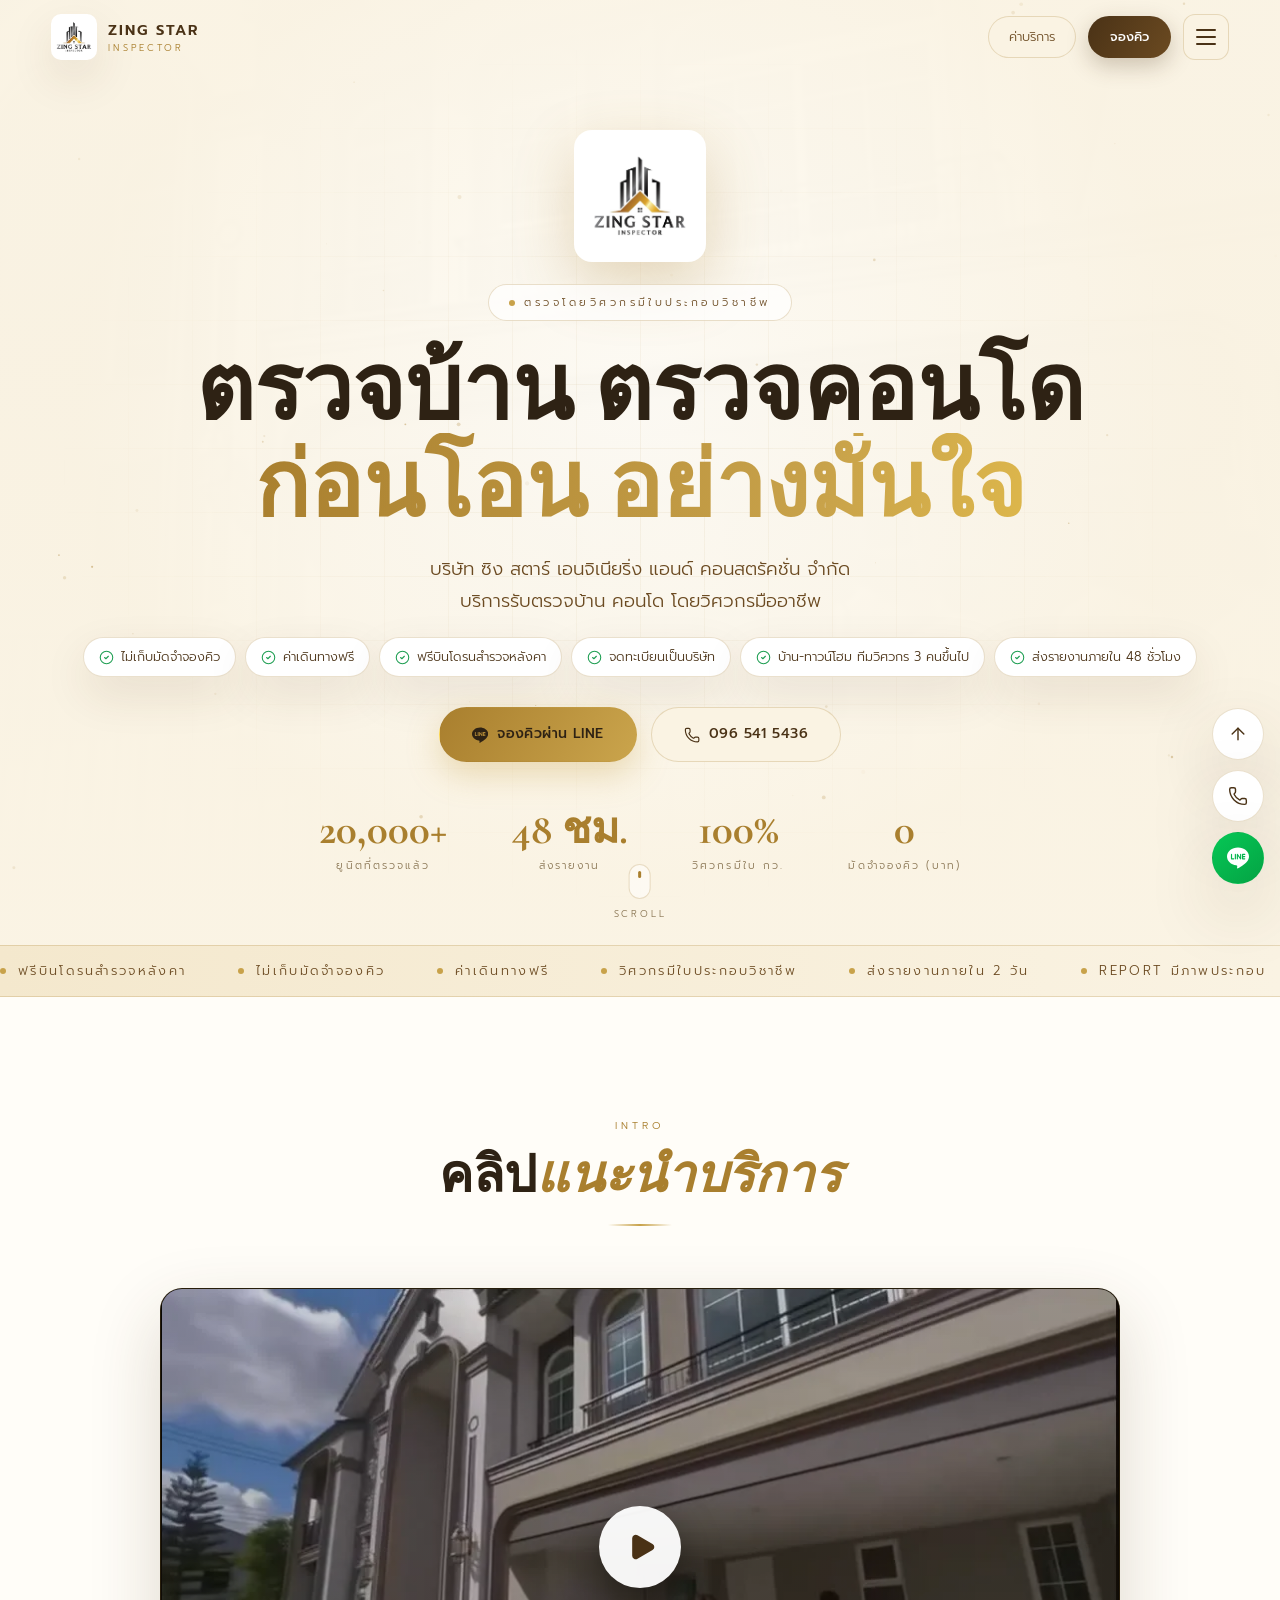
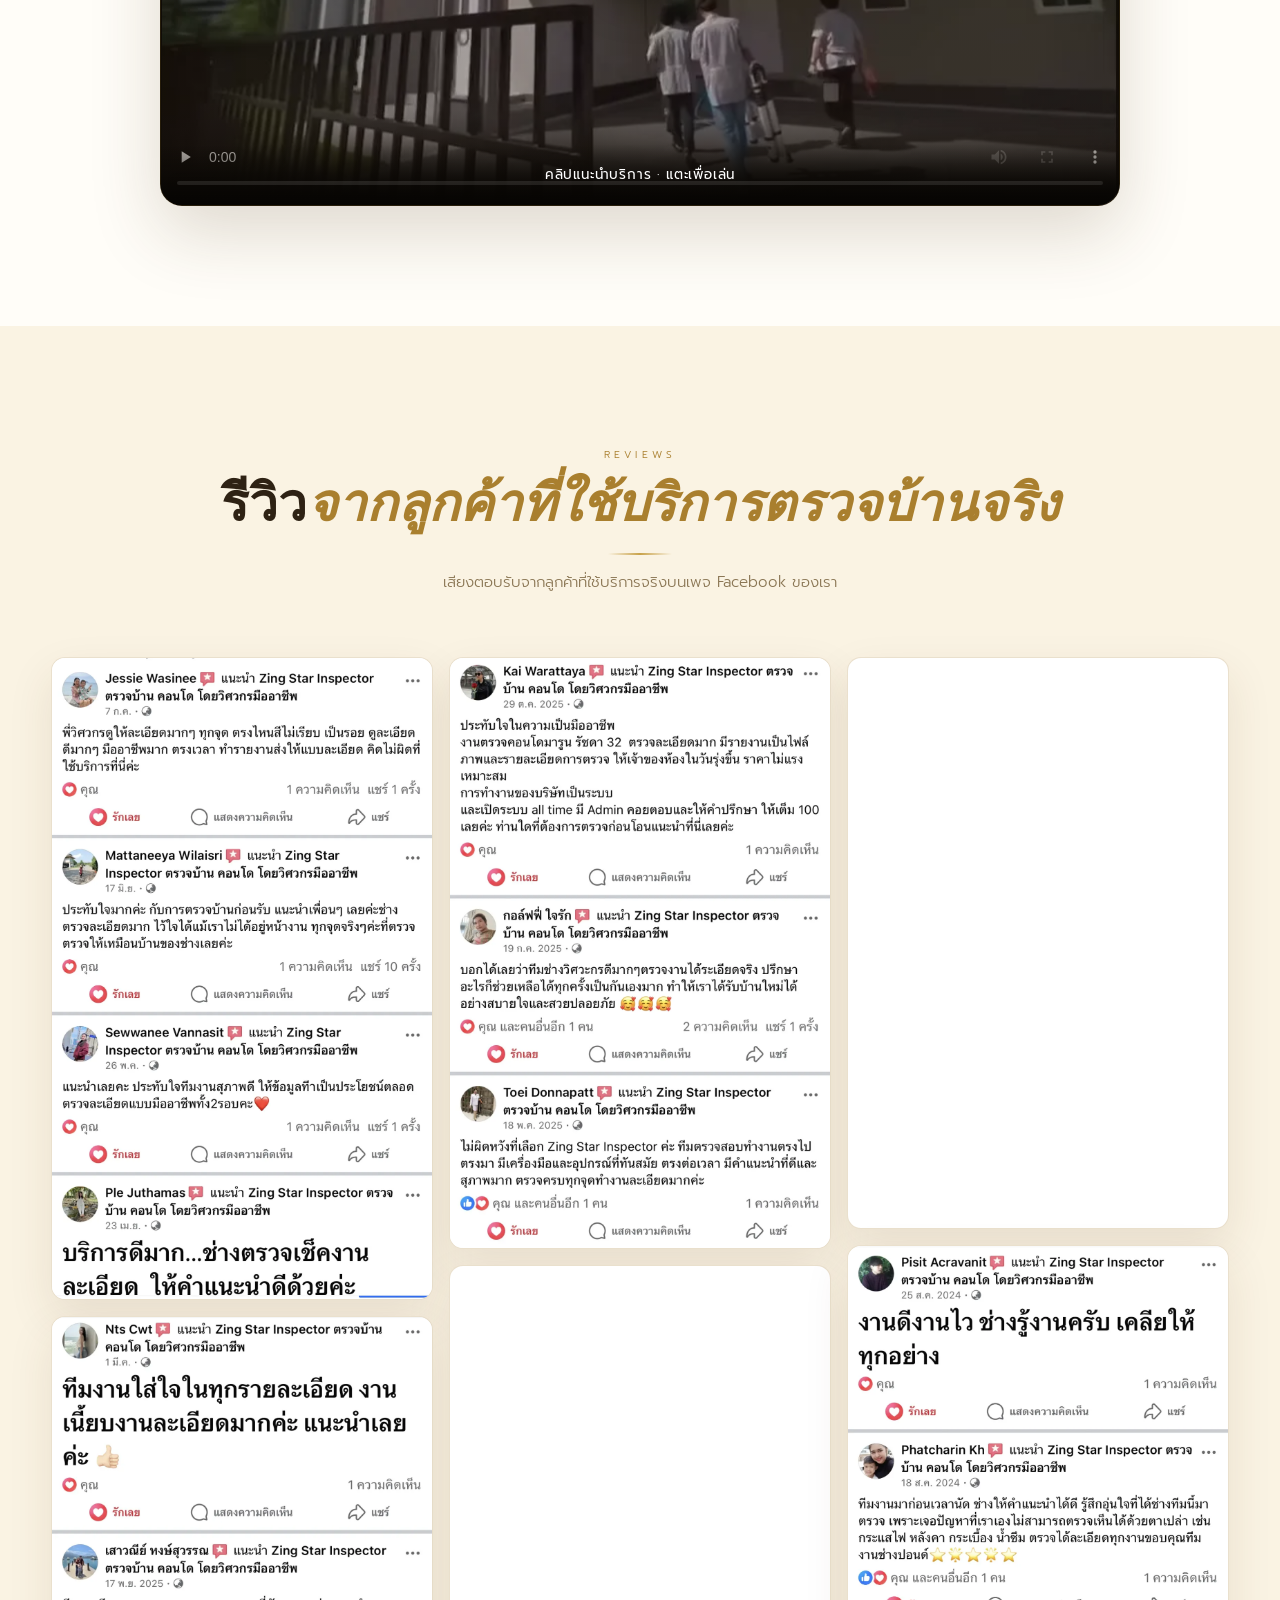
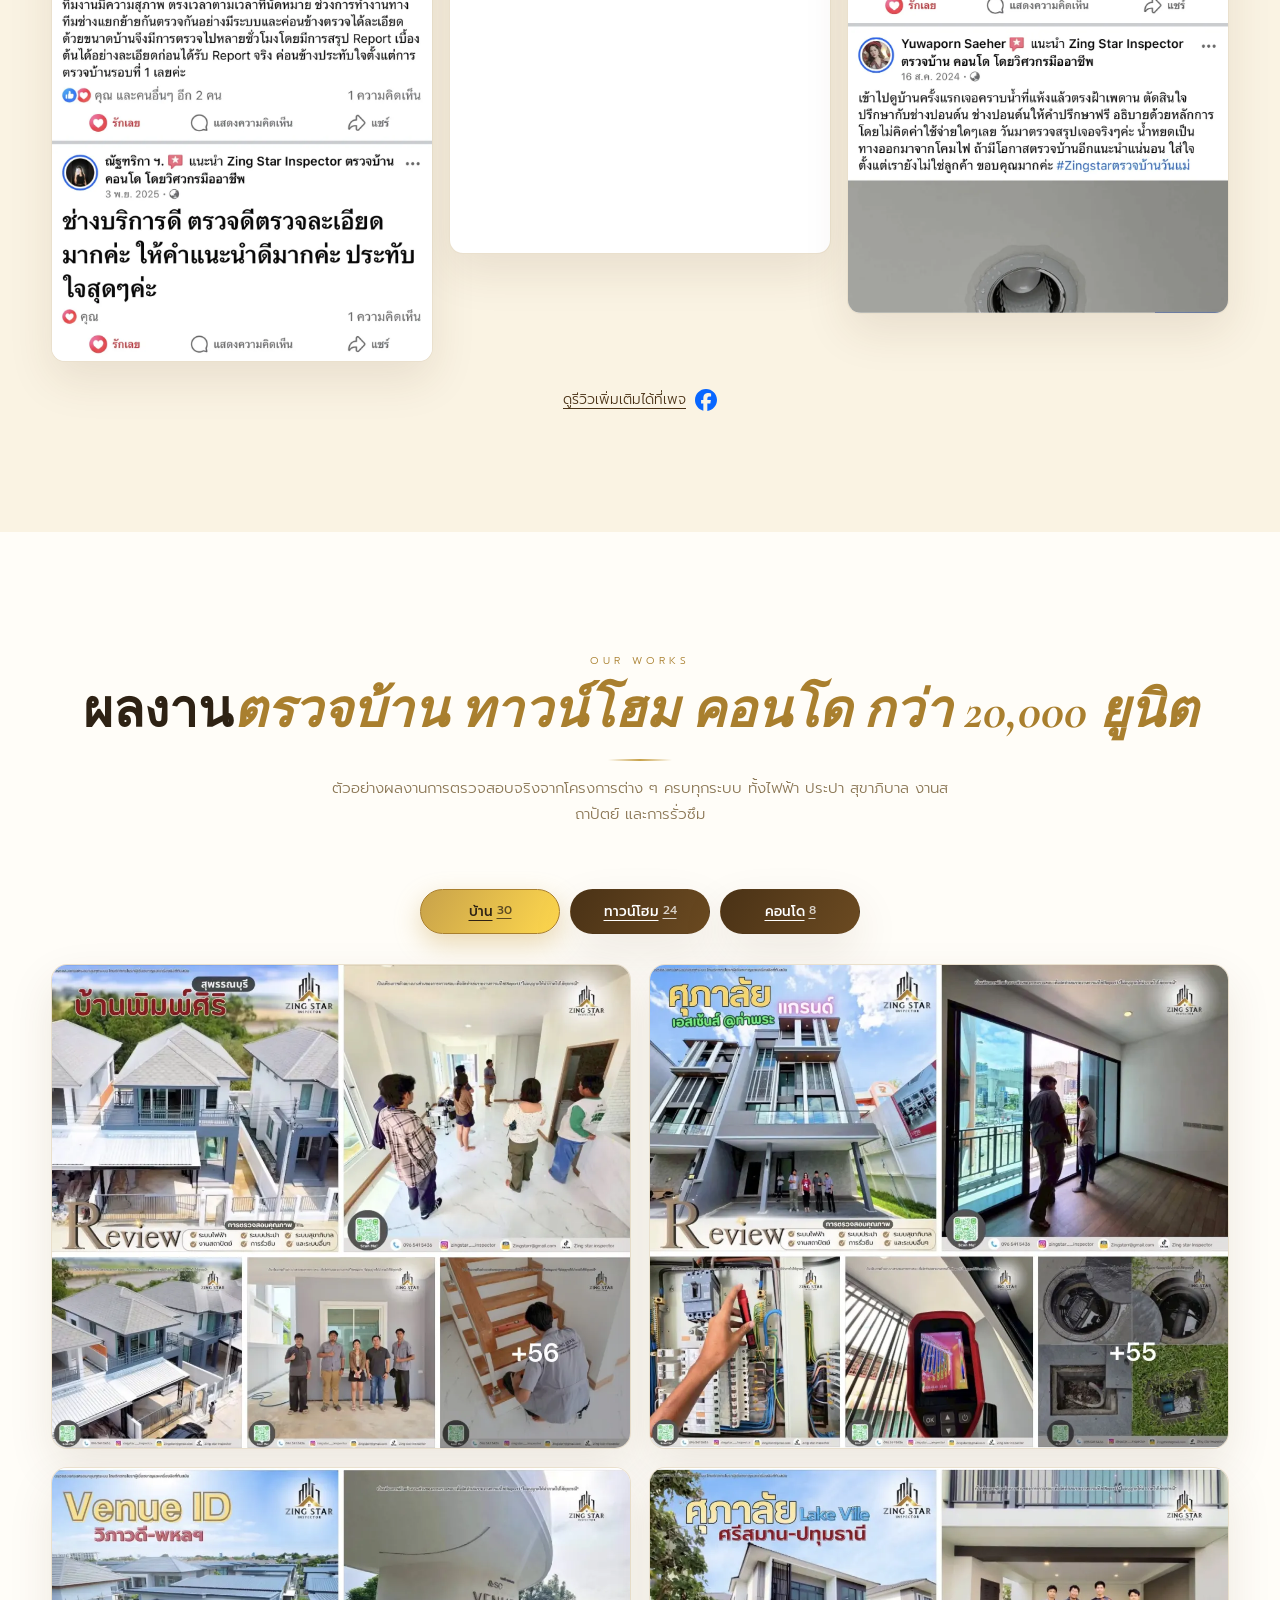
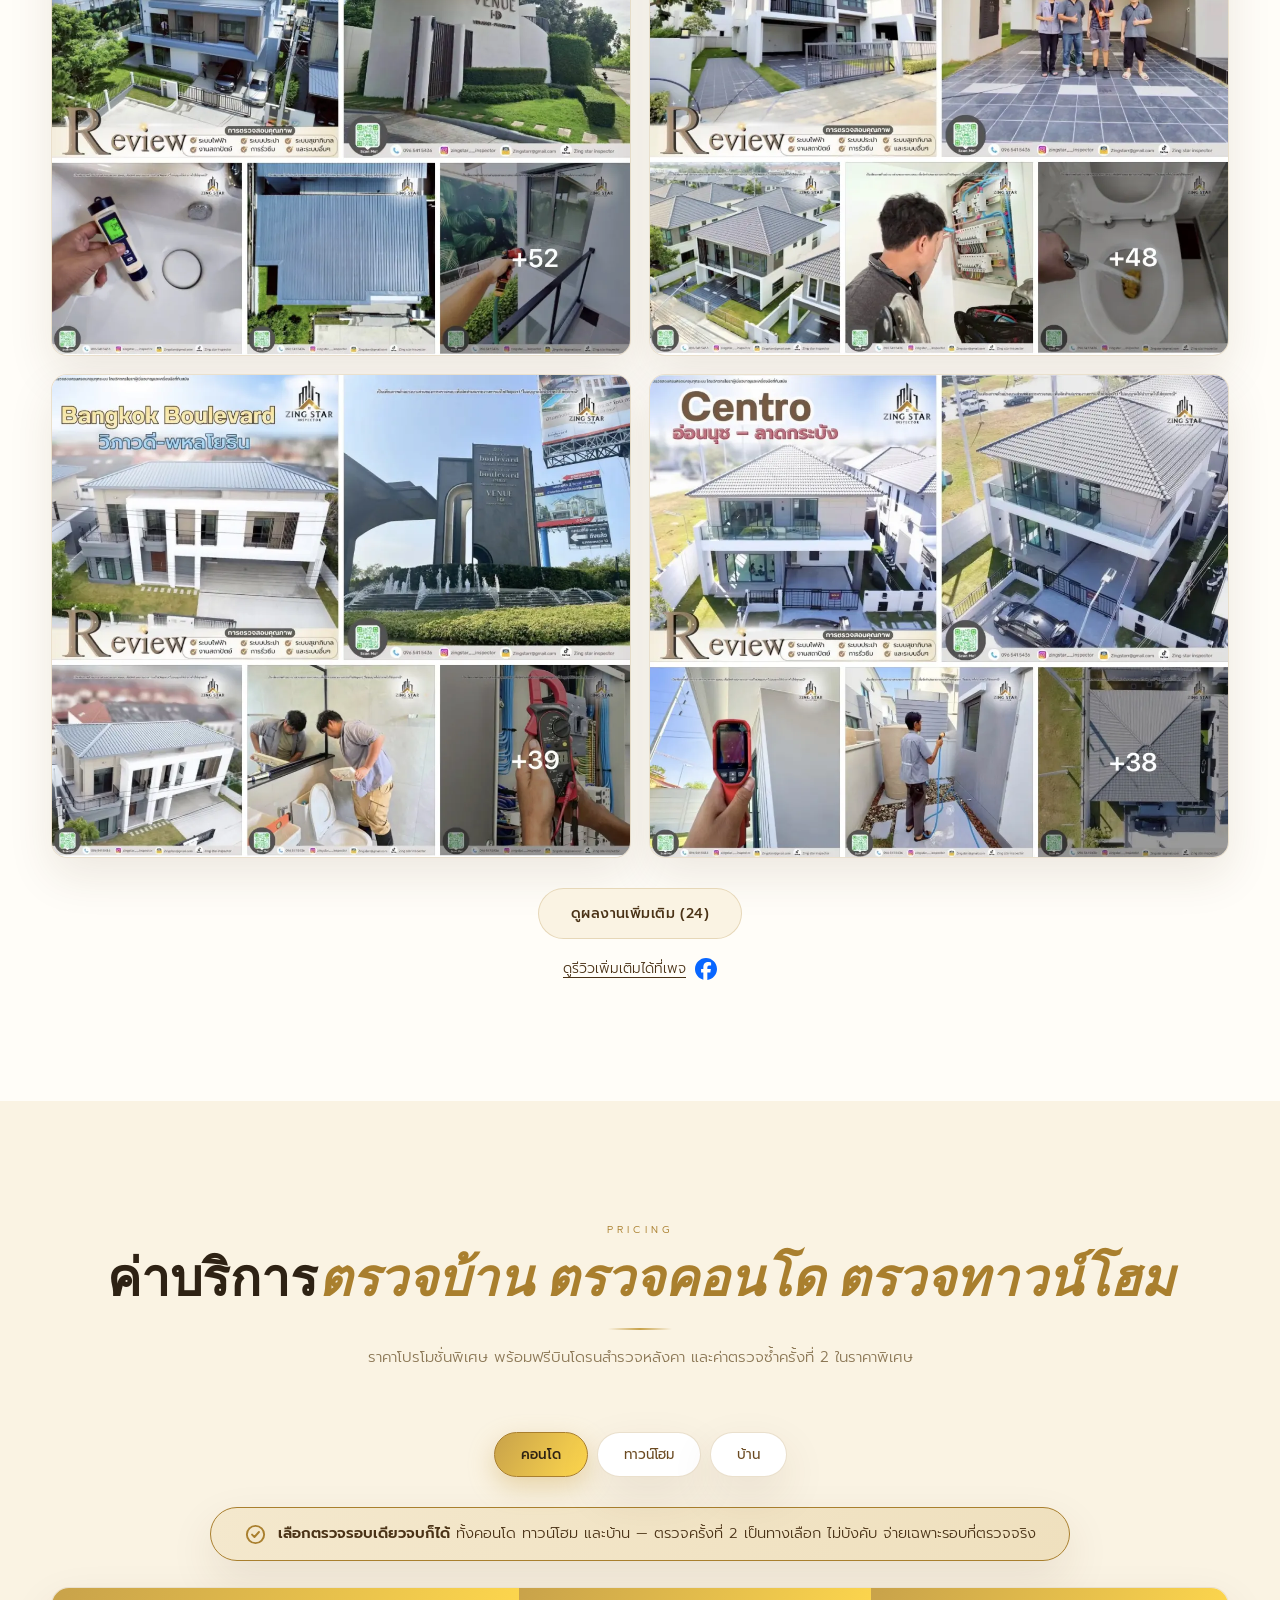
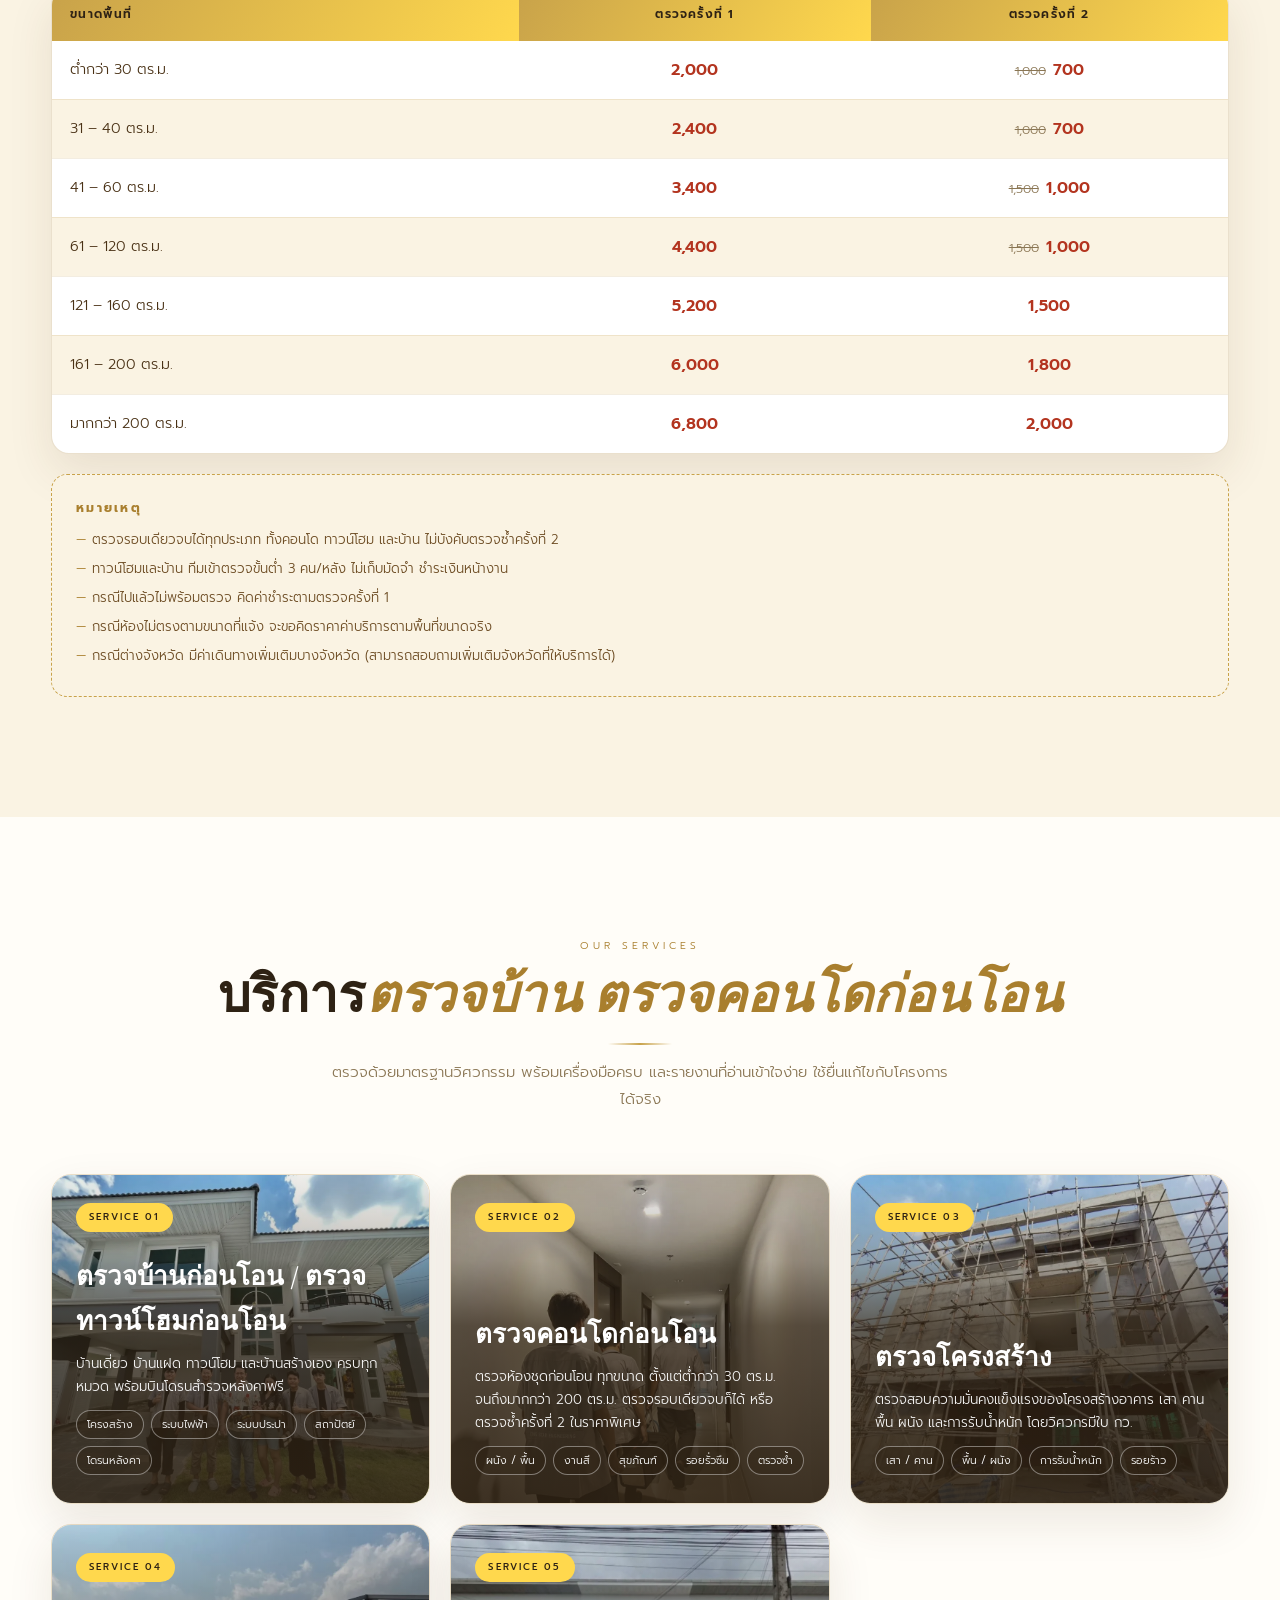
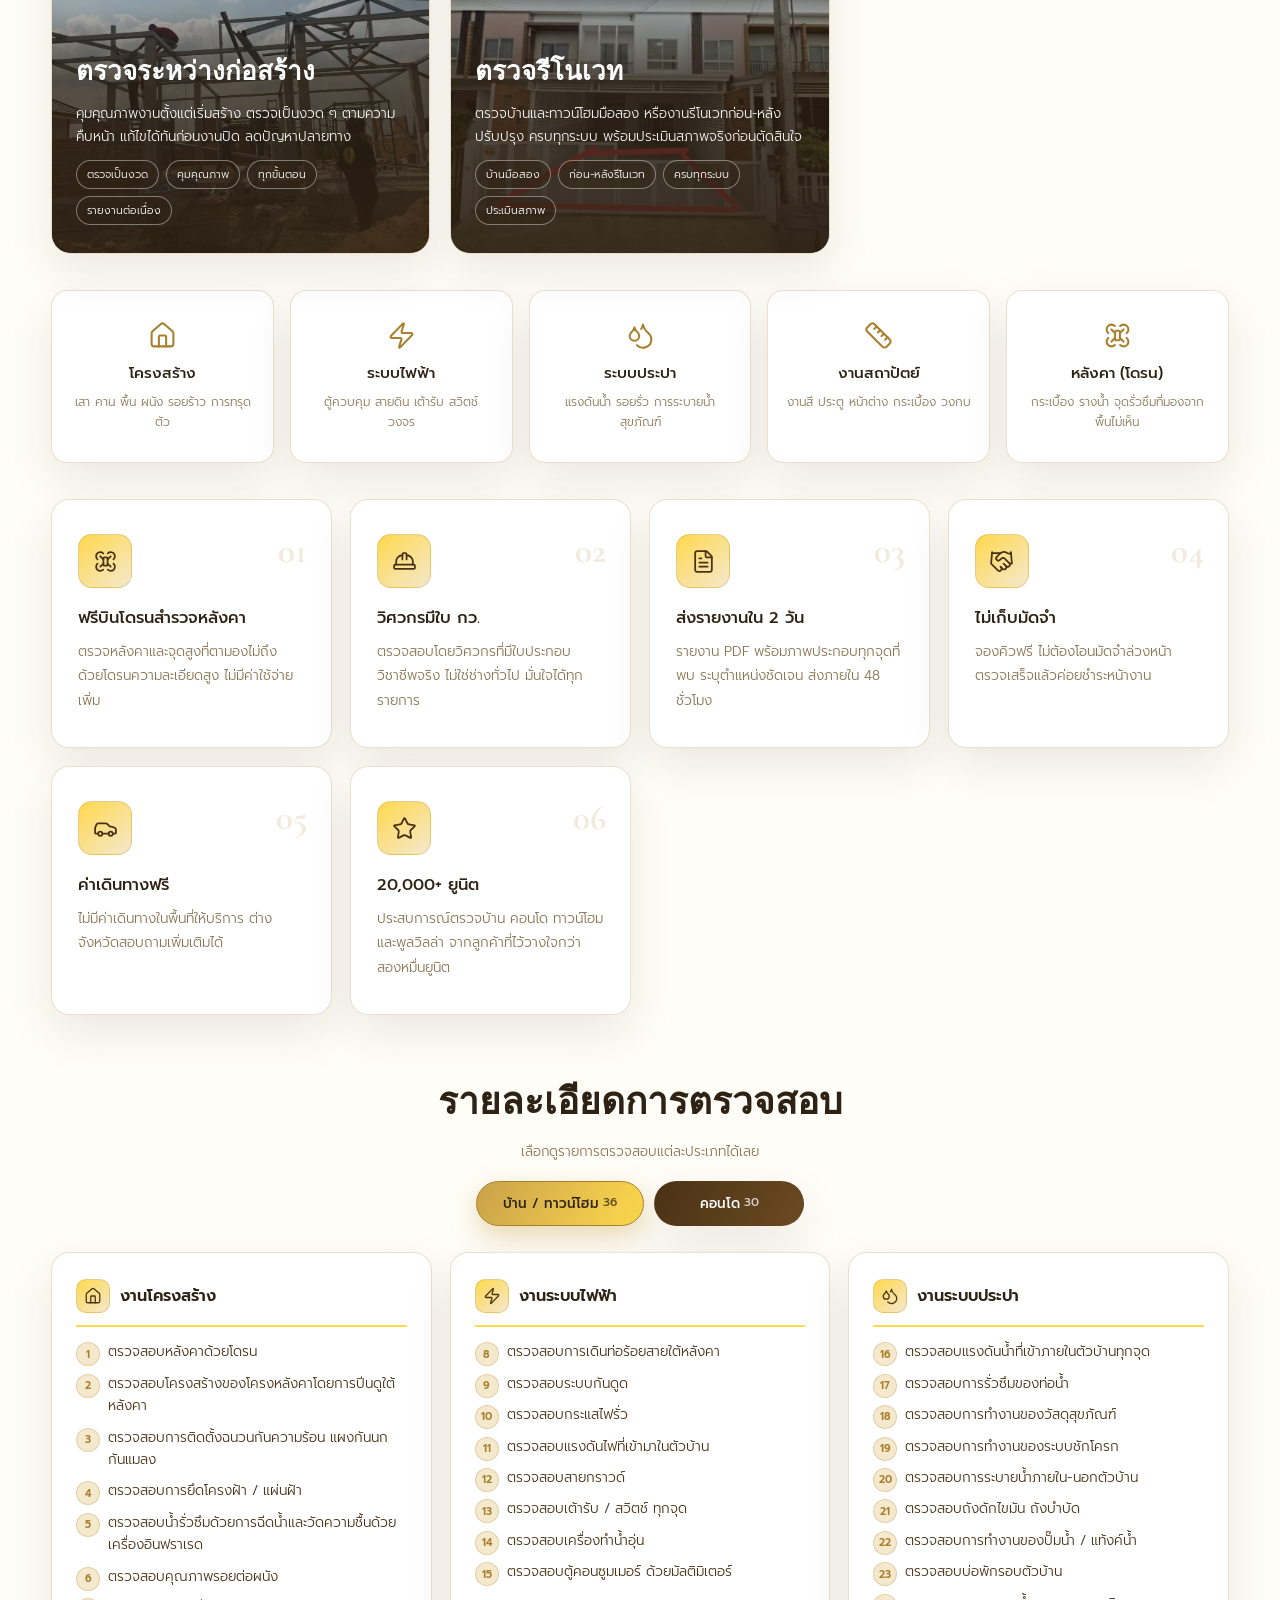
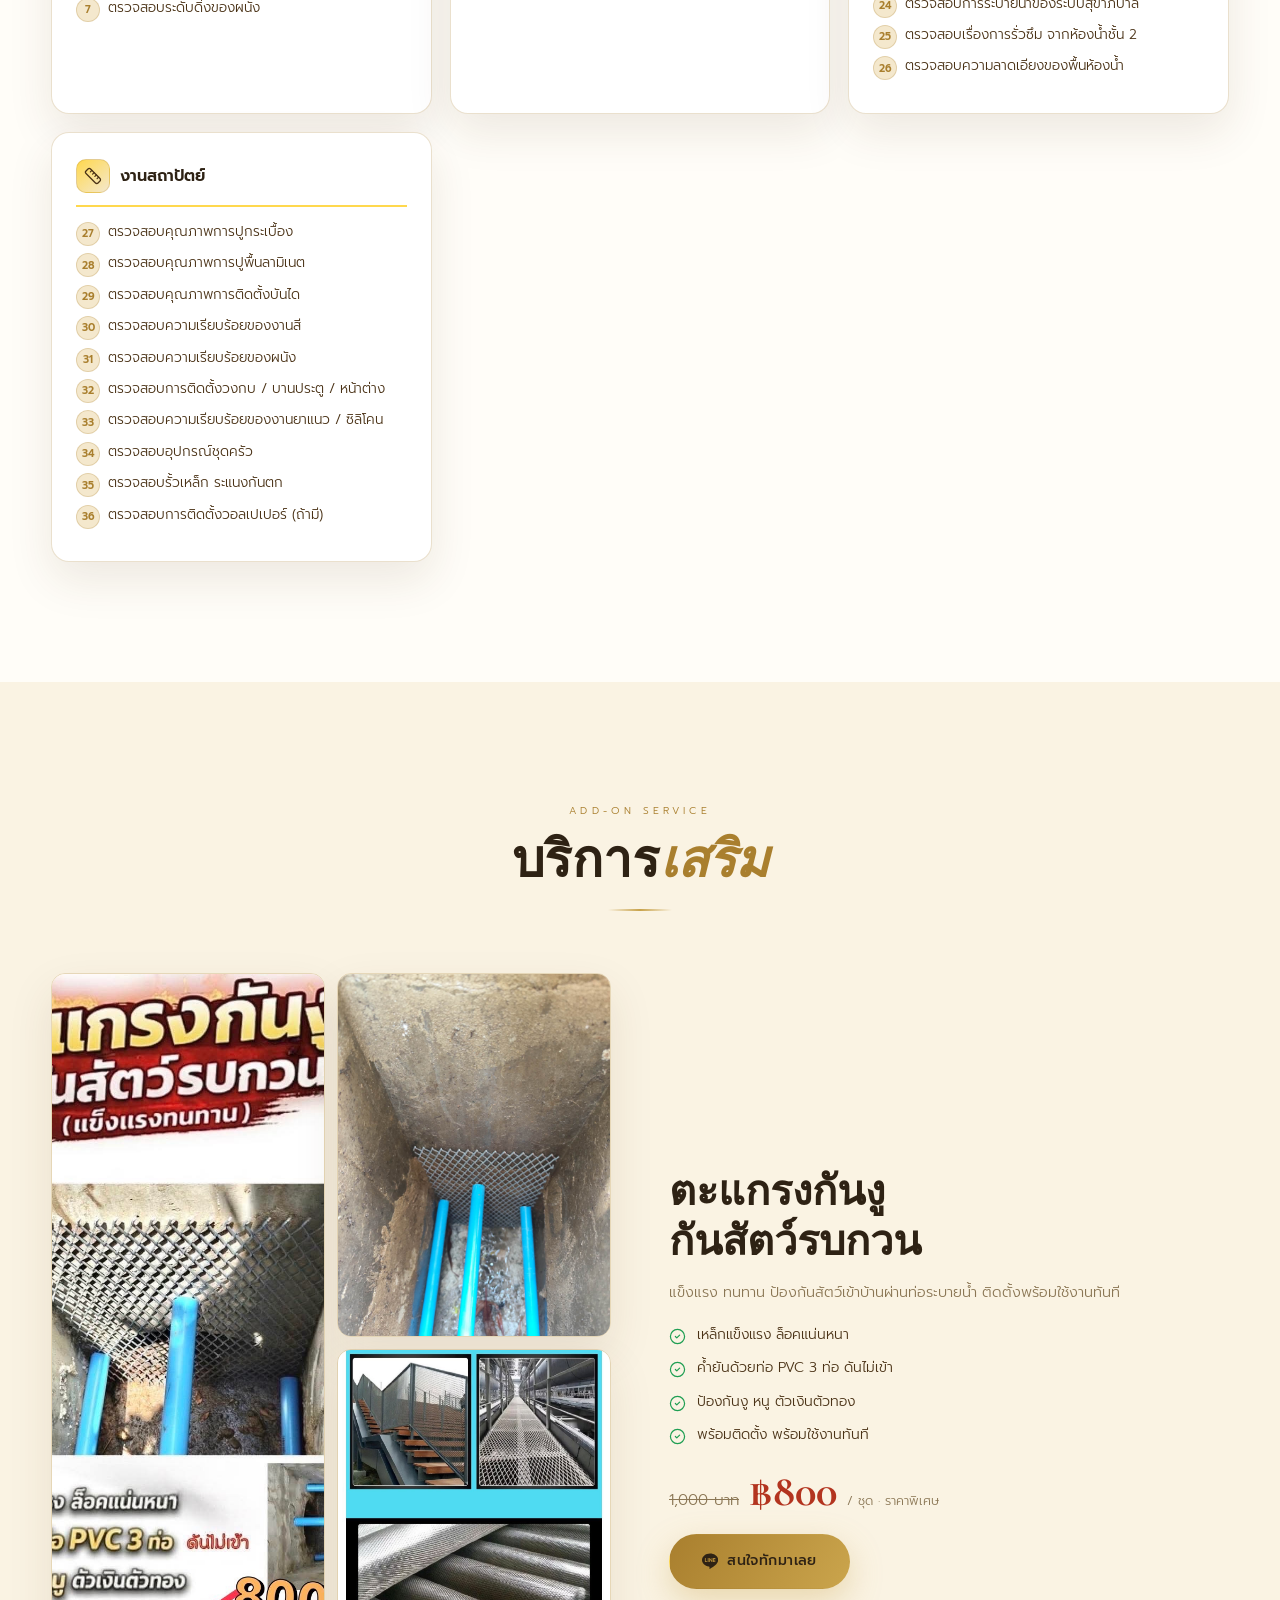
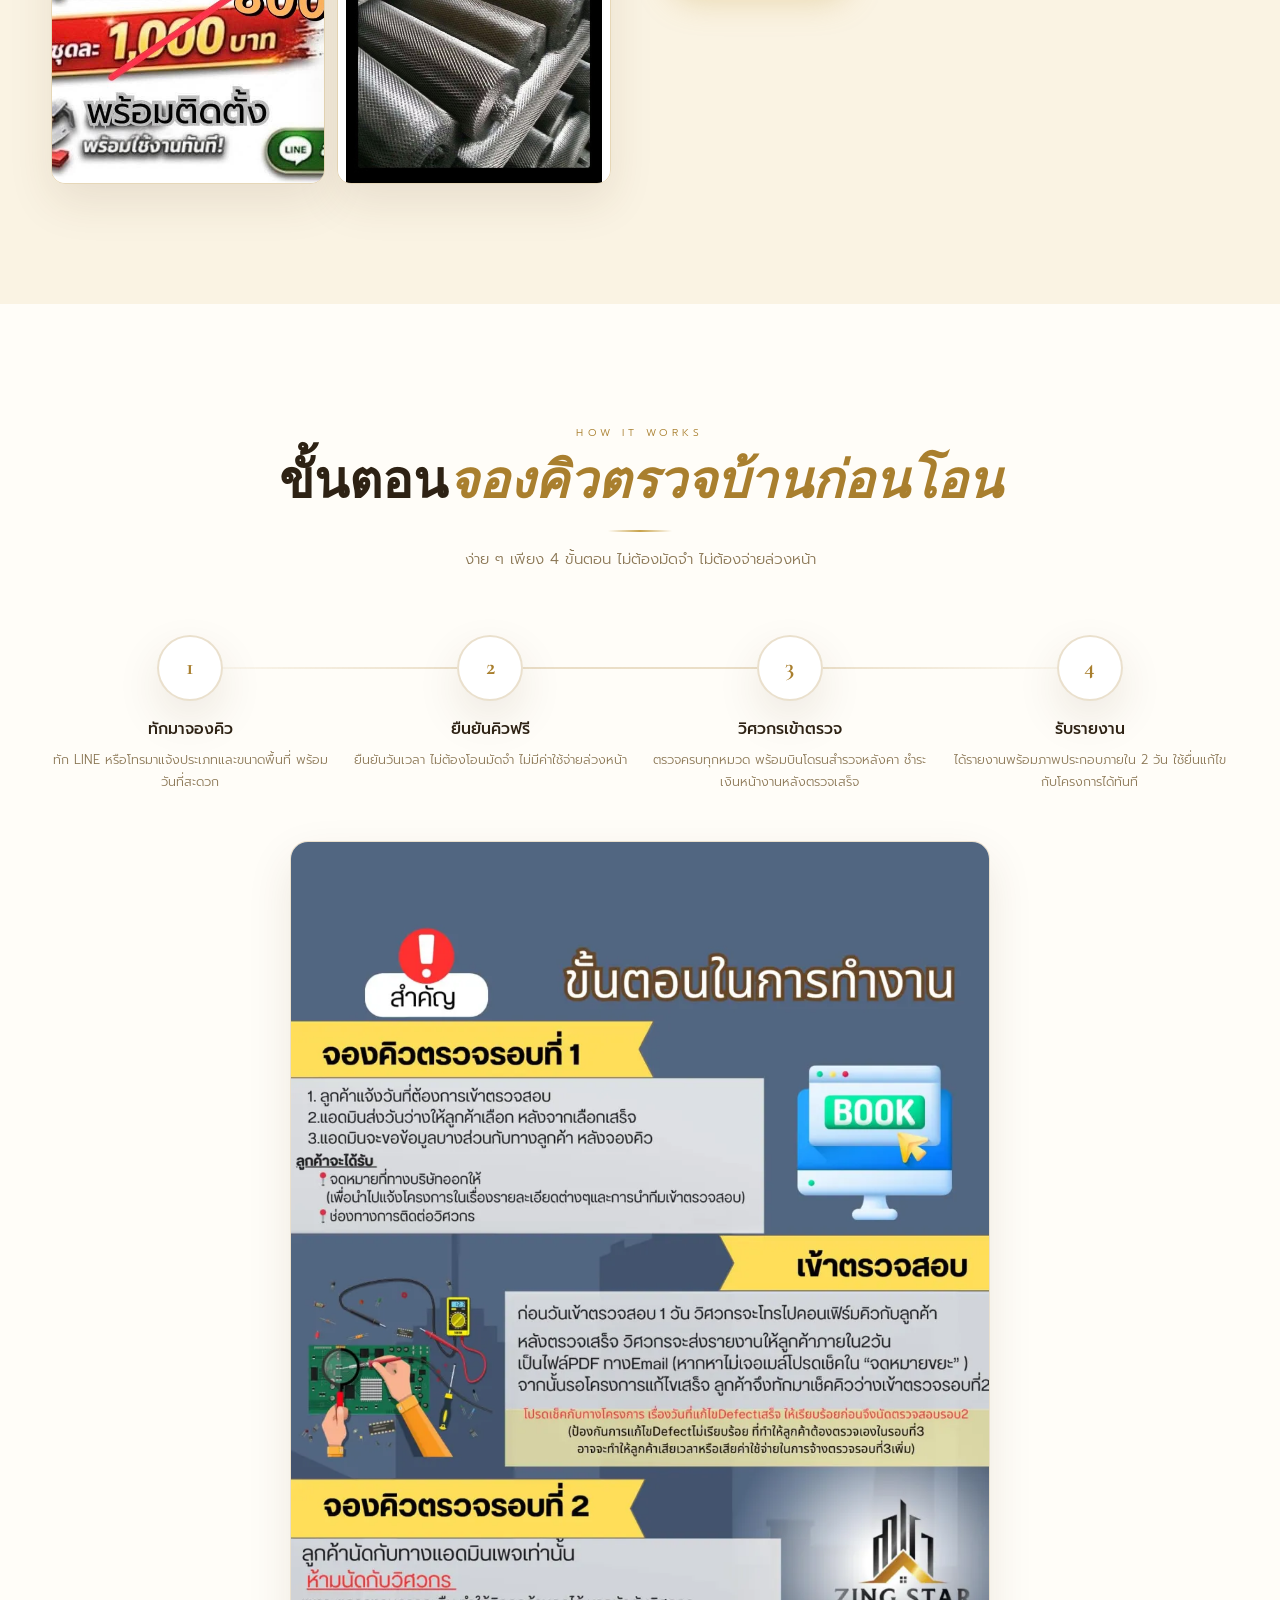
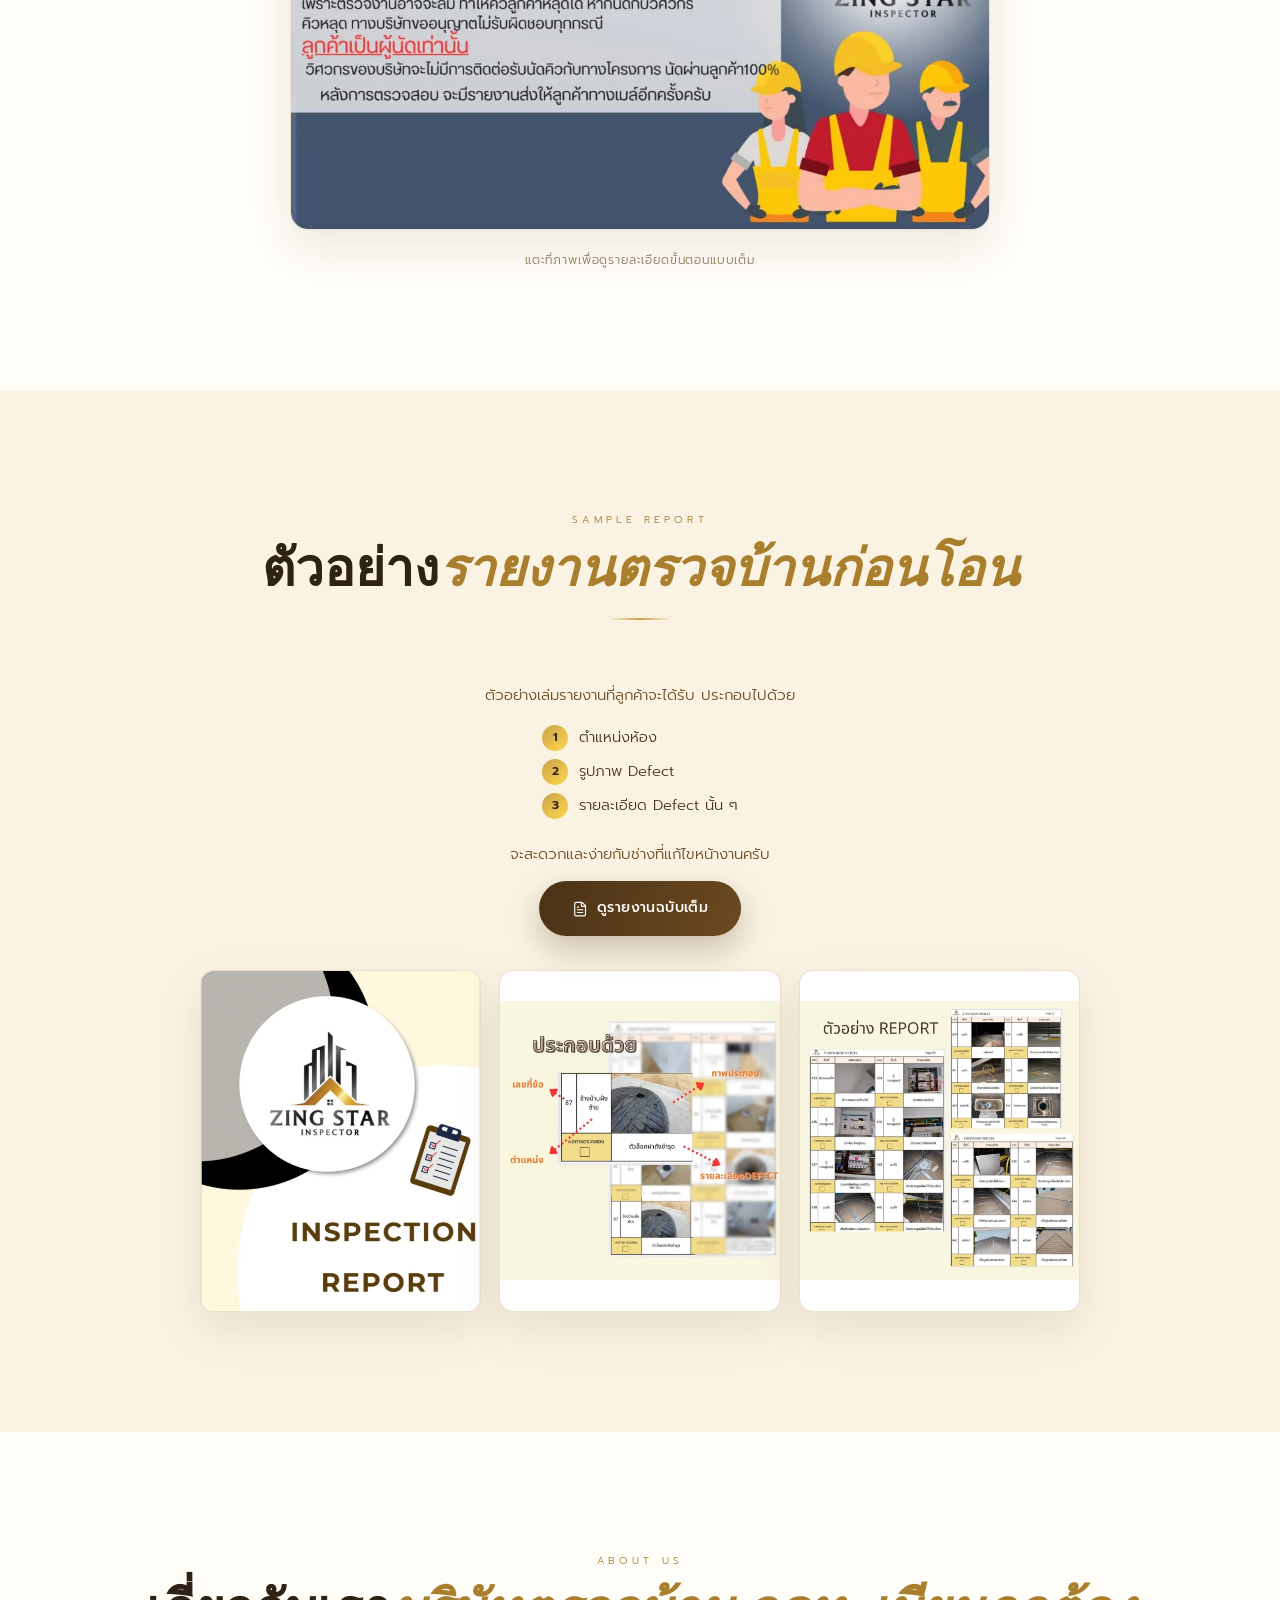
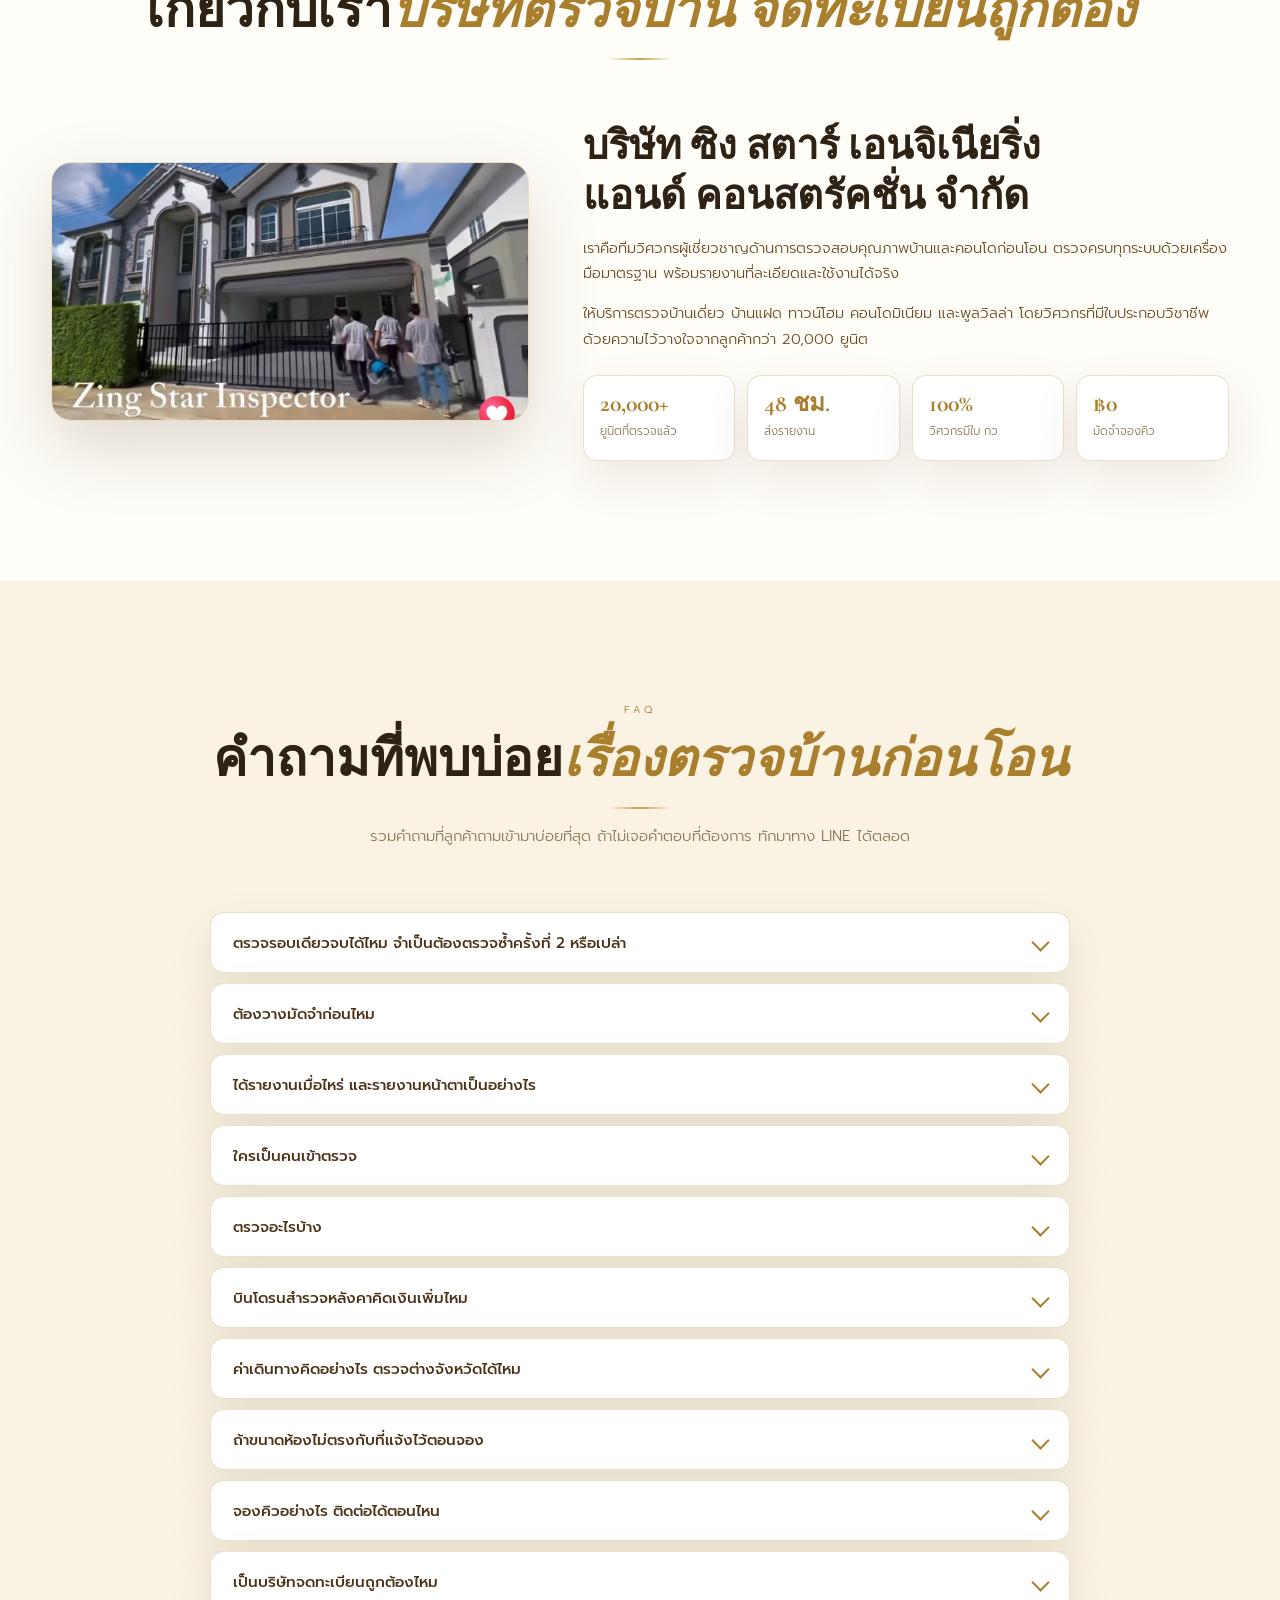
==== commit 5d38f8a7: "Close two gaps the regression run caught The gallery block in the works section is 1,894px tall. Lan" ====
--- a/index.html
+++ b/index.html
@@ -633,6 +633,9 @@
 .ft-col a:hover{color:var(--yellow);transform:translateX(4px)}
 .ft-bot{border-top:1px solid rgba(250,243,227,.14);padding-top:20px;display:flex;justify-content:space-between;
   gap:12px;flex-wrap:wrap;font-size:.72rem;color:rgba(250,243,227,.5)}
+/* ลิงก์ในแถบล่างสุดสูงแค่ 20px เตี้ยกว่าที่นิ้วกดติด ขยายพื้นที่กดโดยไม่ดันแถบให้สูงขึ้น */
+.ft-bot a{display:inline-flex;align-items:center;min-height:44px;color:inherit}
+.ft-bot a:hover{color:var(--yellow)}
 
 /* ===== floats ===== */
 .floats{position:fixed;right:16px;bottom:16px;z-index:180;display:flex;flex-direction:column;gap:10px}
@@ -2121,10 +2124,12 @@
 let rvQueued=false;
 const rvSweep=()=>{
   rvQueued=false;
-  const half=innerHeight*.5;
+  // บล็อกสูงกว่าจอ เช่นแกลเลอรีผลงาน 1,894px จะโผล่แค่ส่วนบนแล้วตัวสังเกตยังไม่ยิง
+  // ใช้เส้นที่ขอบล่างของจอแทนครึ่งจอ ของที่โผล่มาแล้วต้องเห็นเสมอ
+  const line=innerHeight-60;
   for(let i=rvWaiting.length-1;i>=0;i--){
     const el=rvWaiting[i];
-    if(el.classList.contains('in')||el.getBoundingClientRect().top<half){
+    if(el.classList.contains('in')||el.getBoundingClientRect().top<line){
       el.classList.add('in'); io.unobserve(el); rvWaiting.splice(i,1);
     }
   }
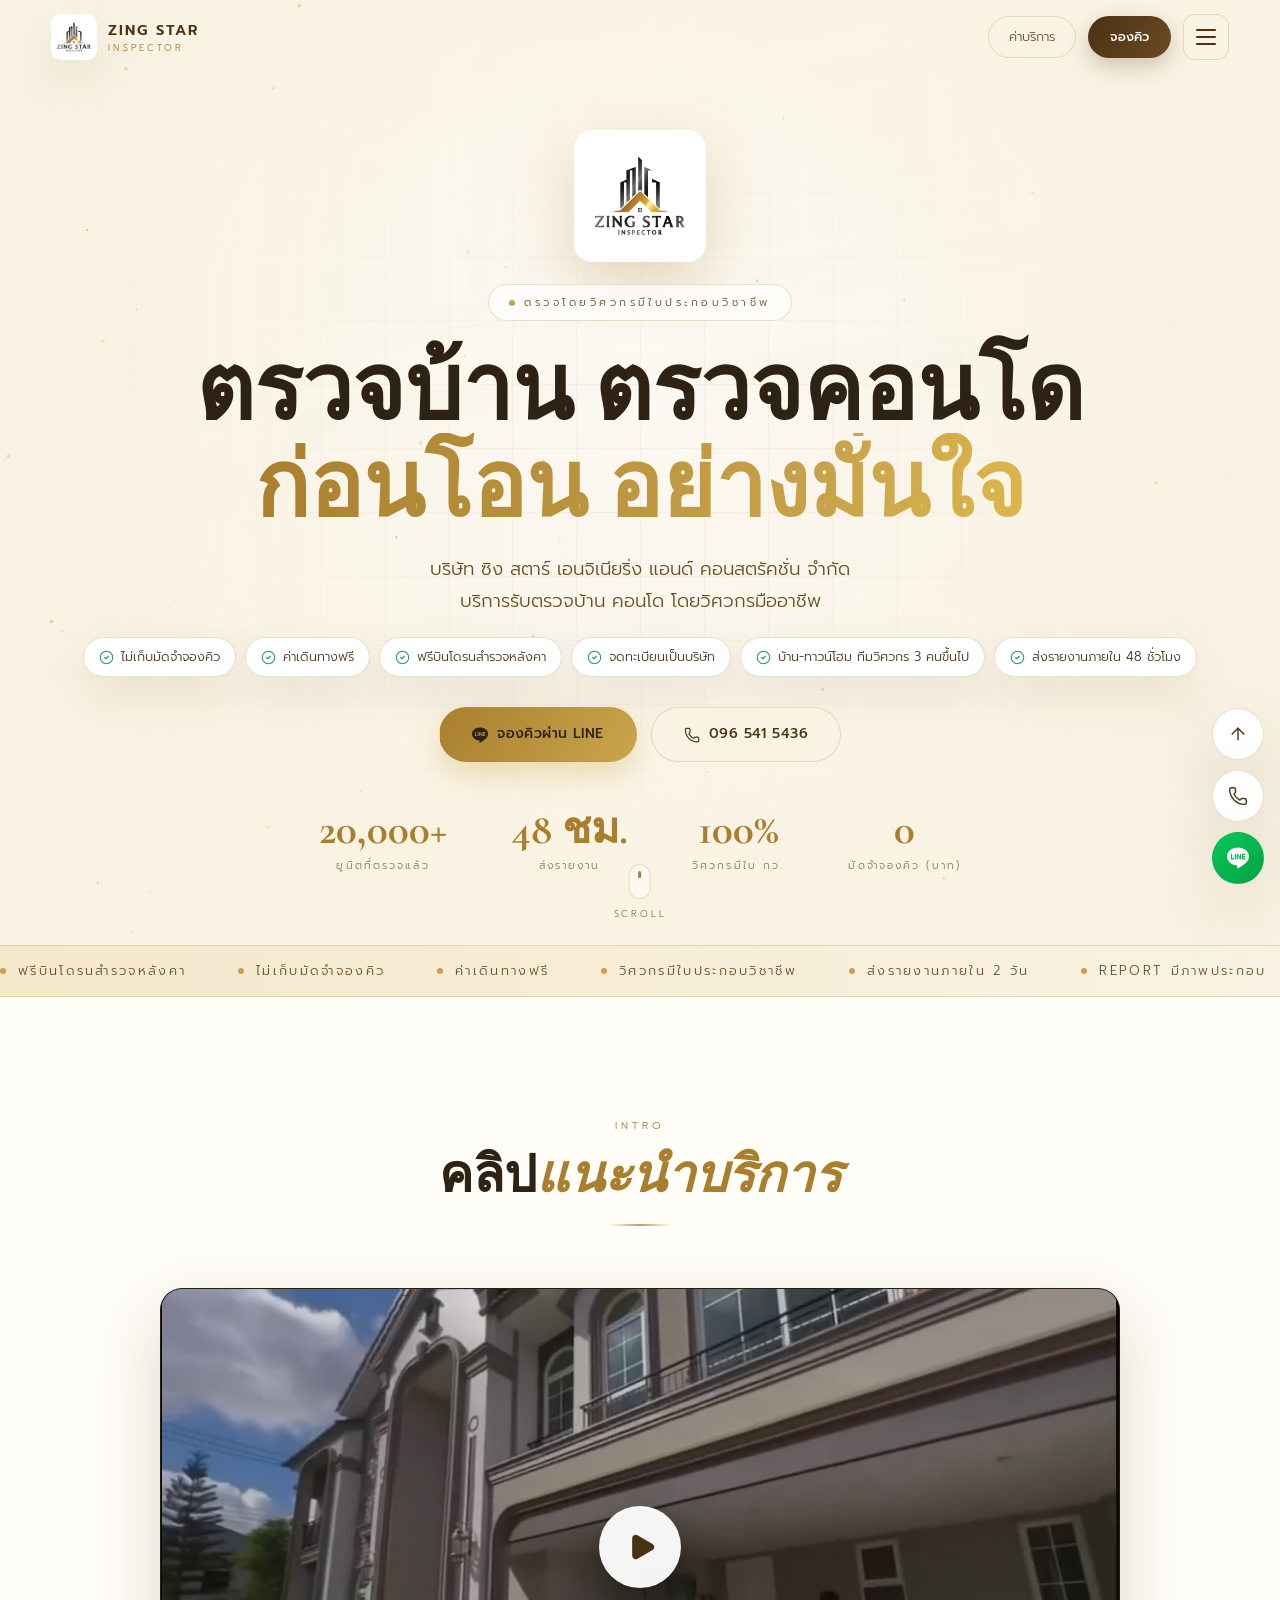
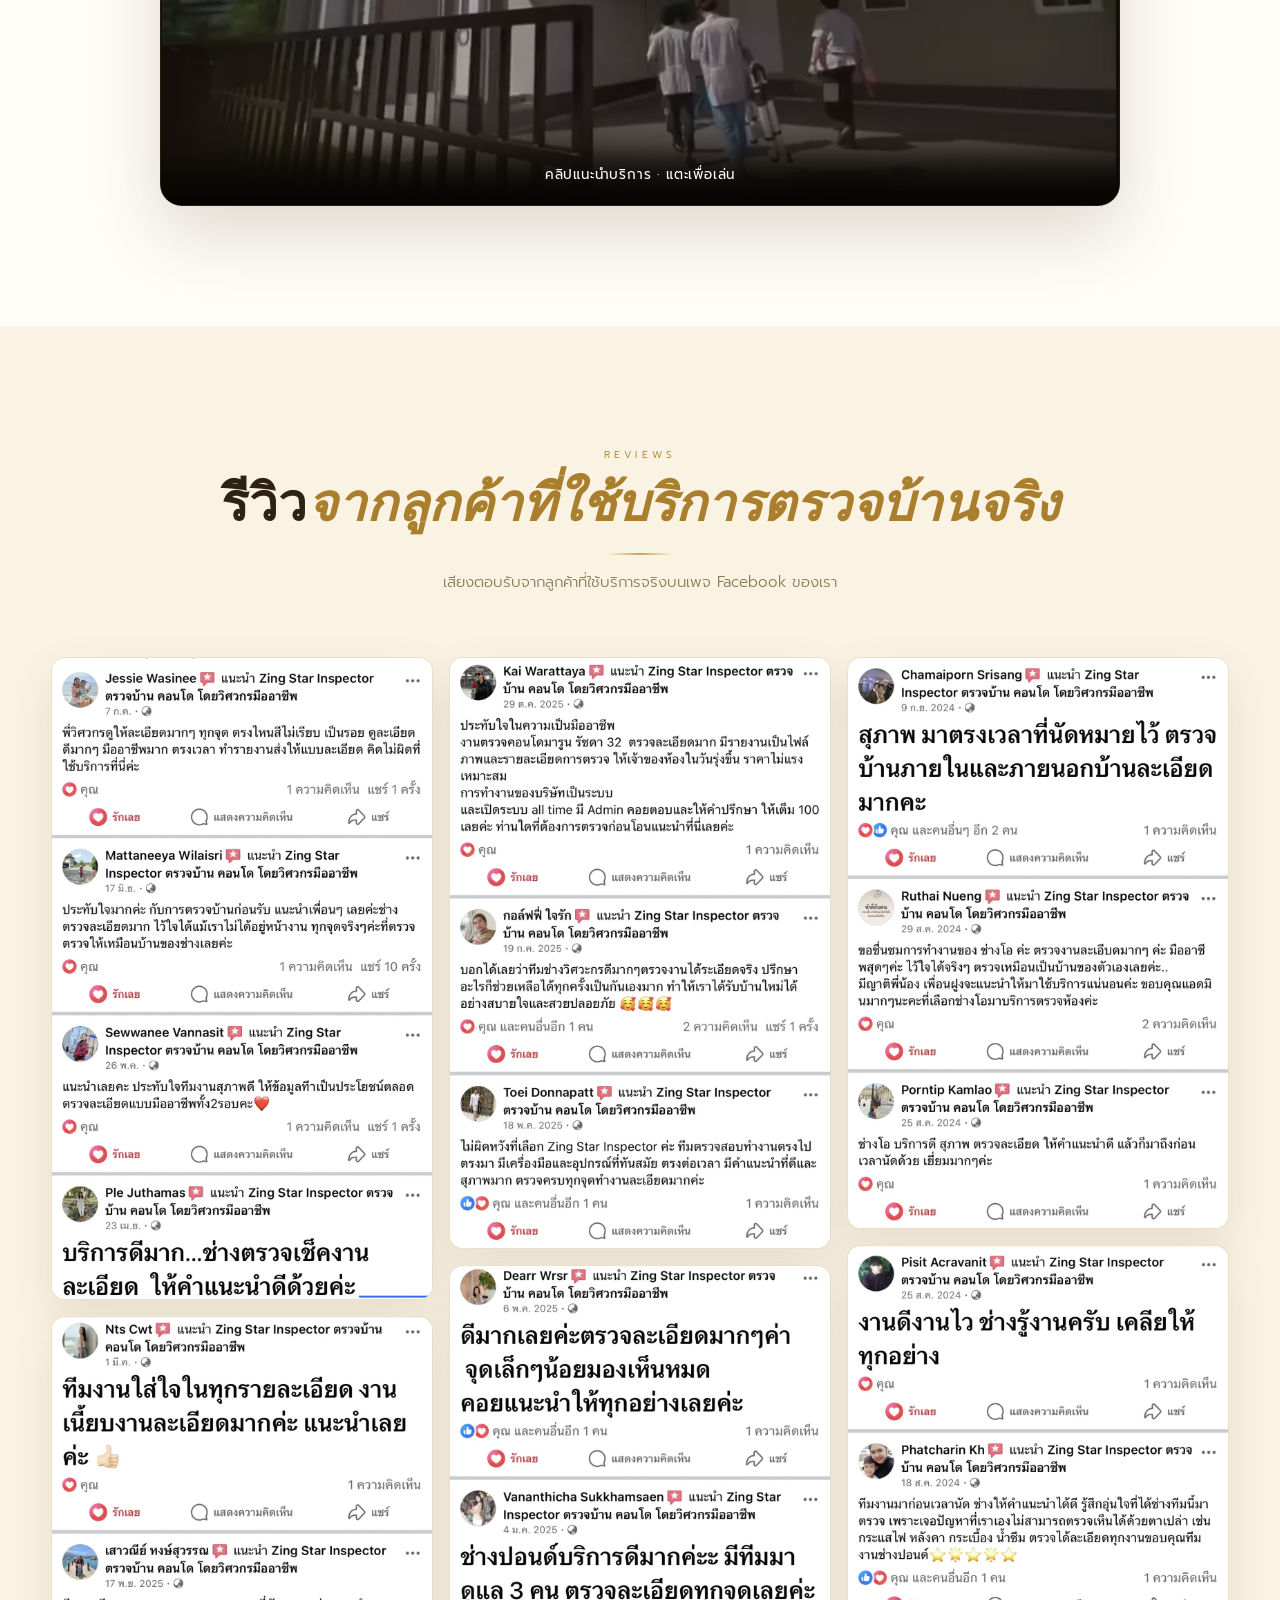
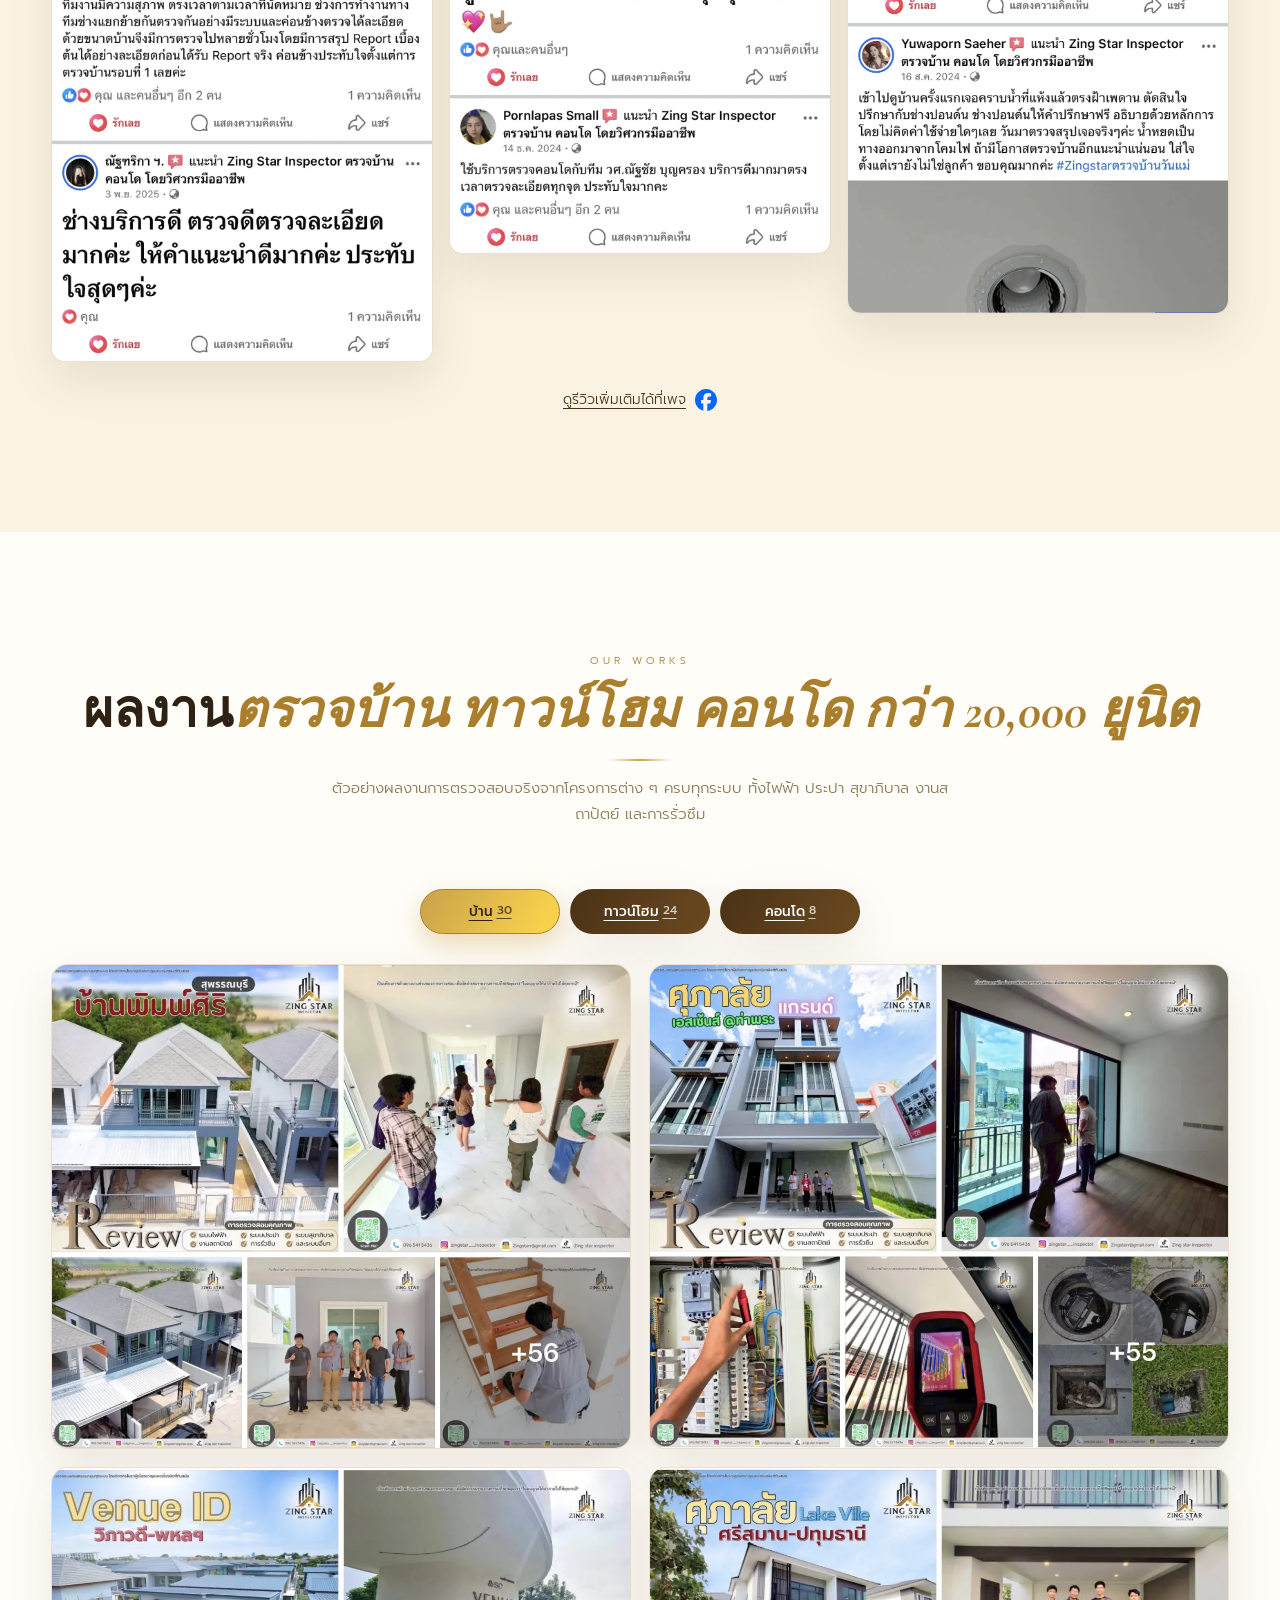
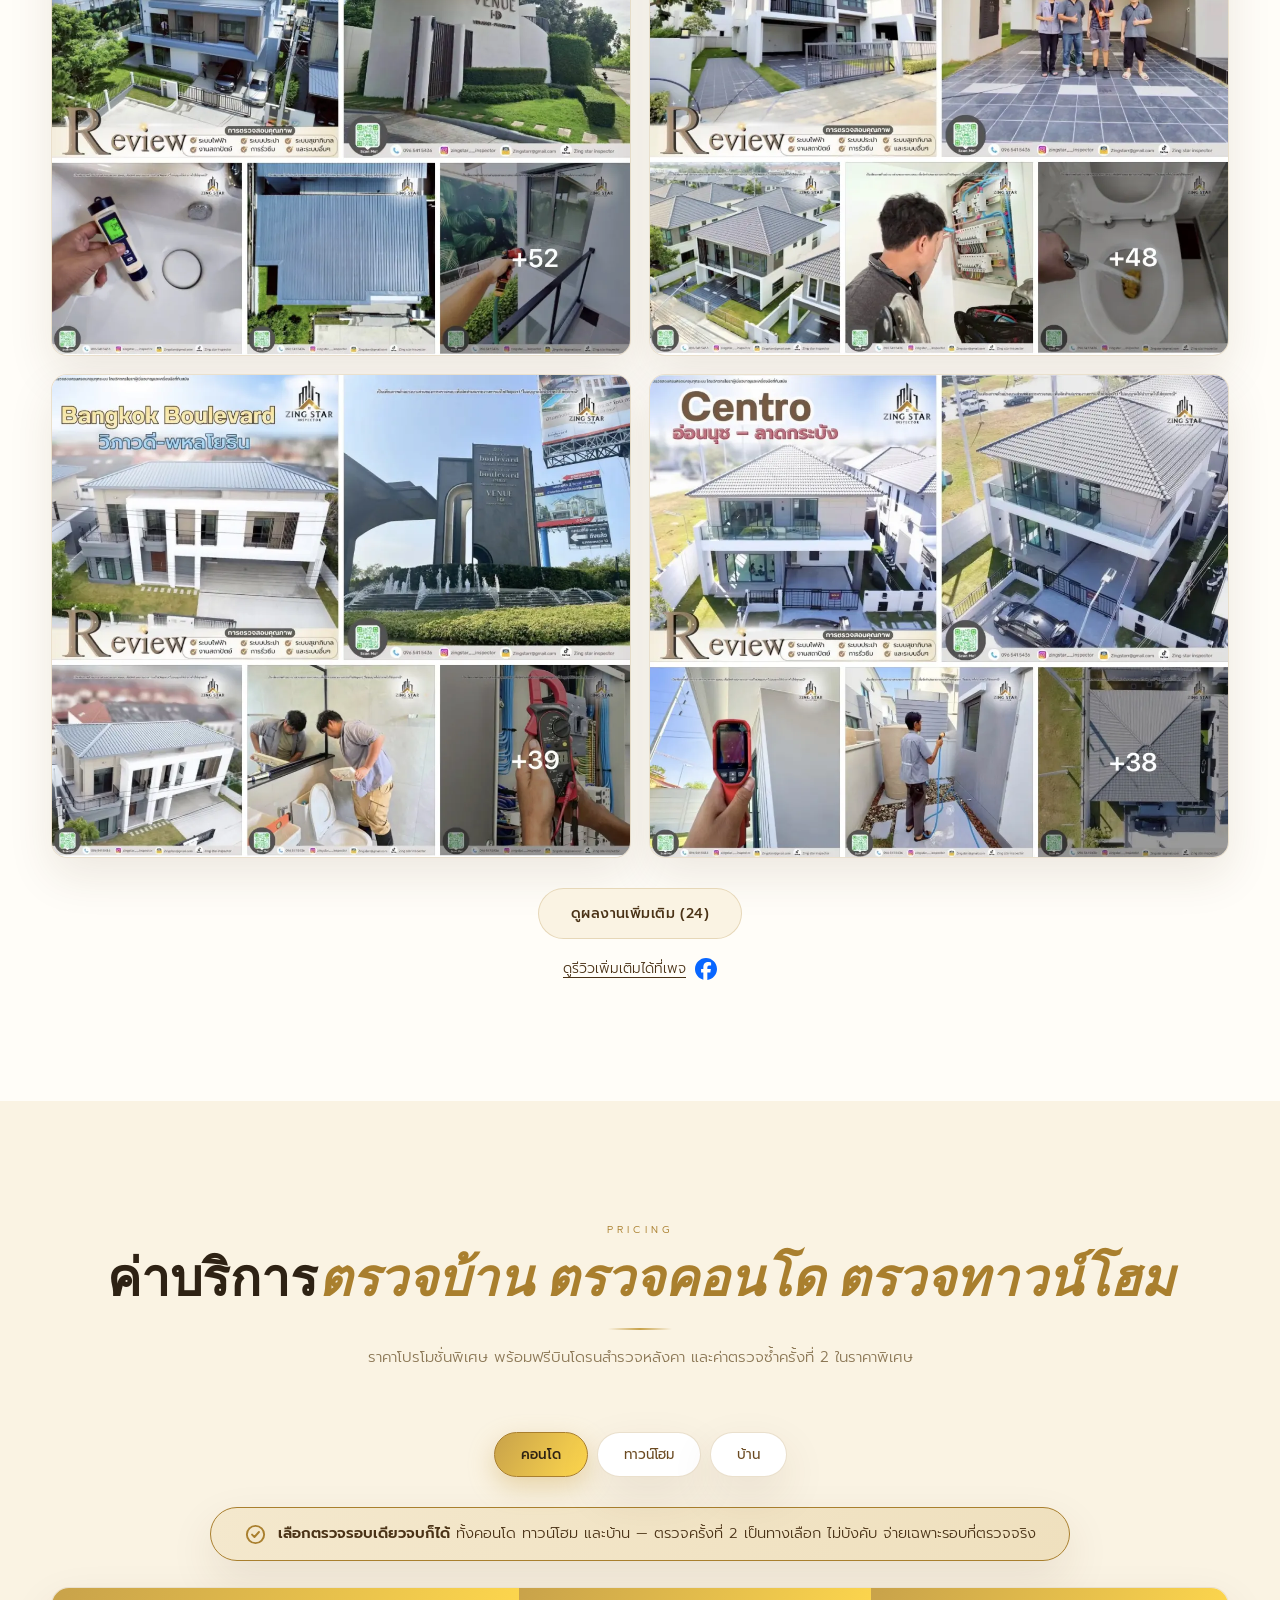
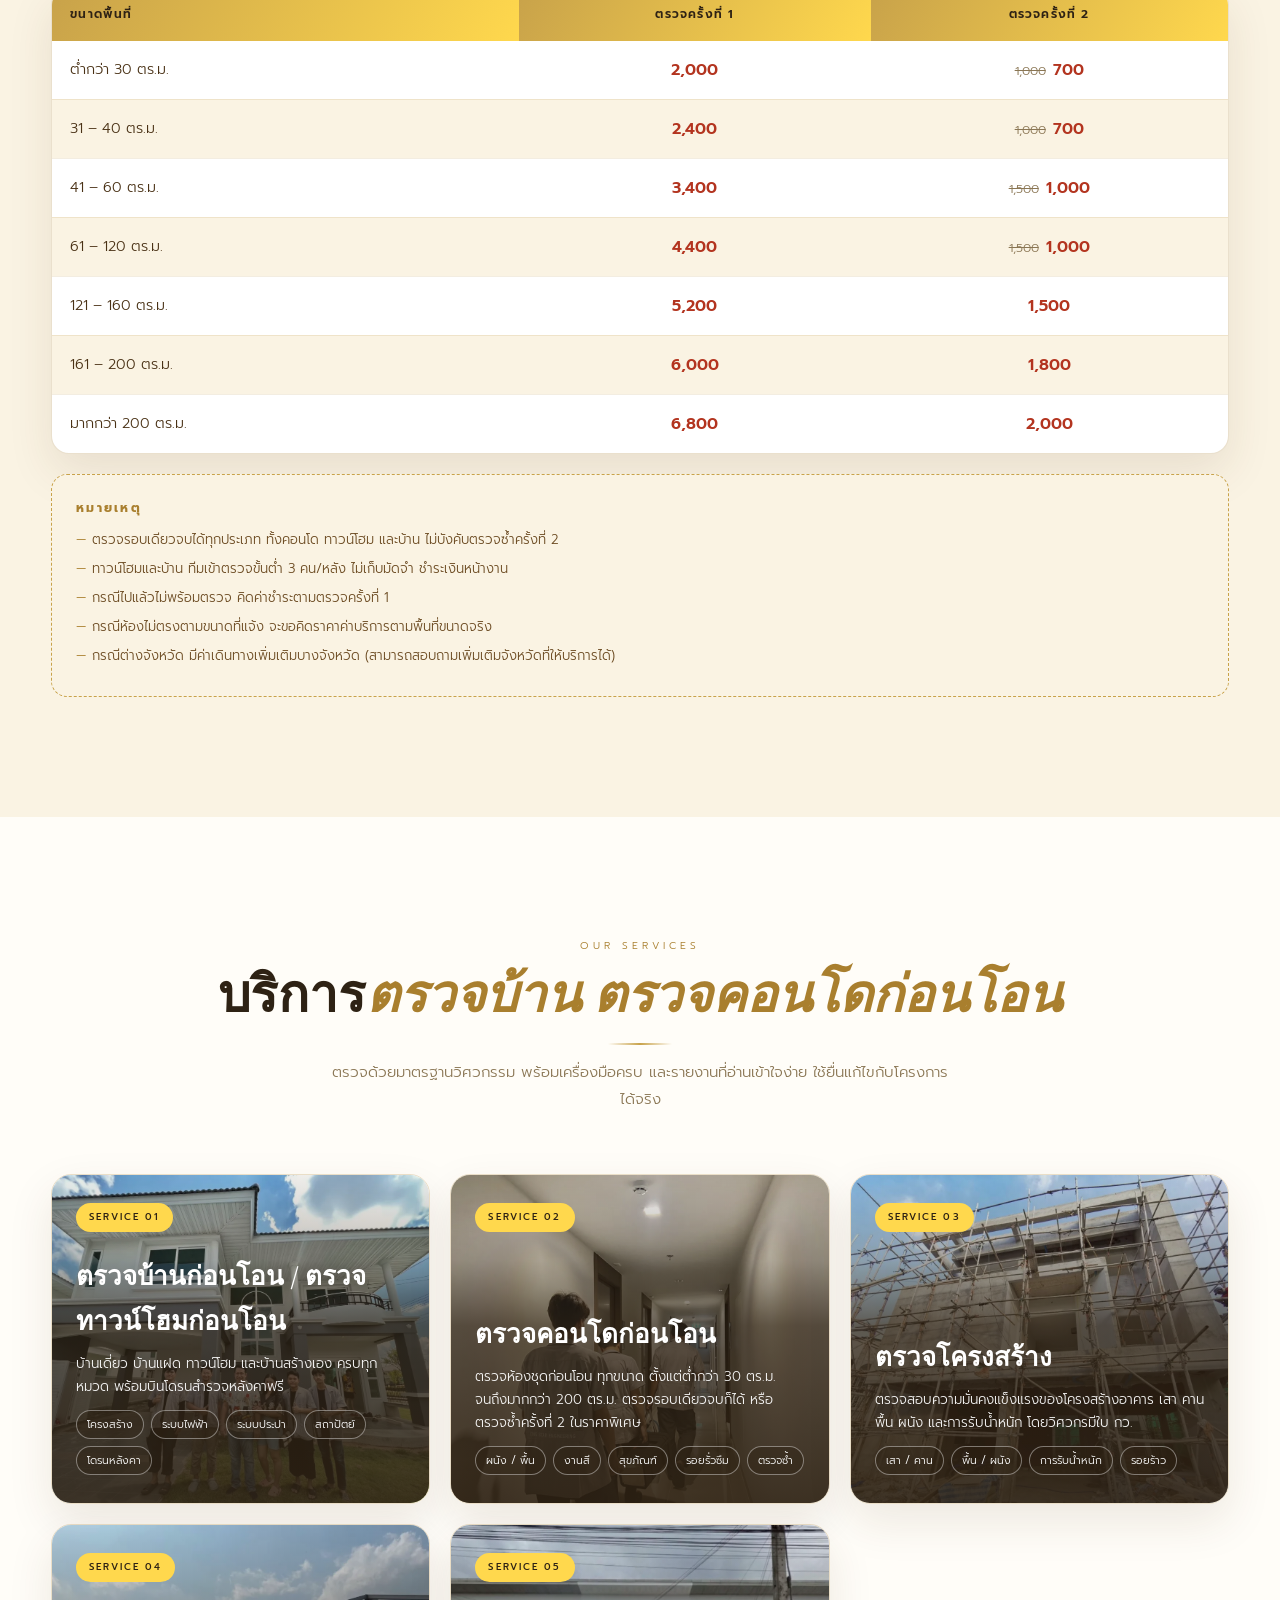
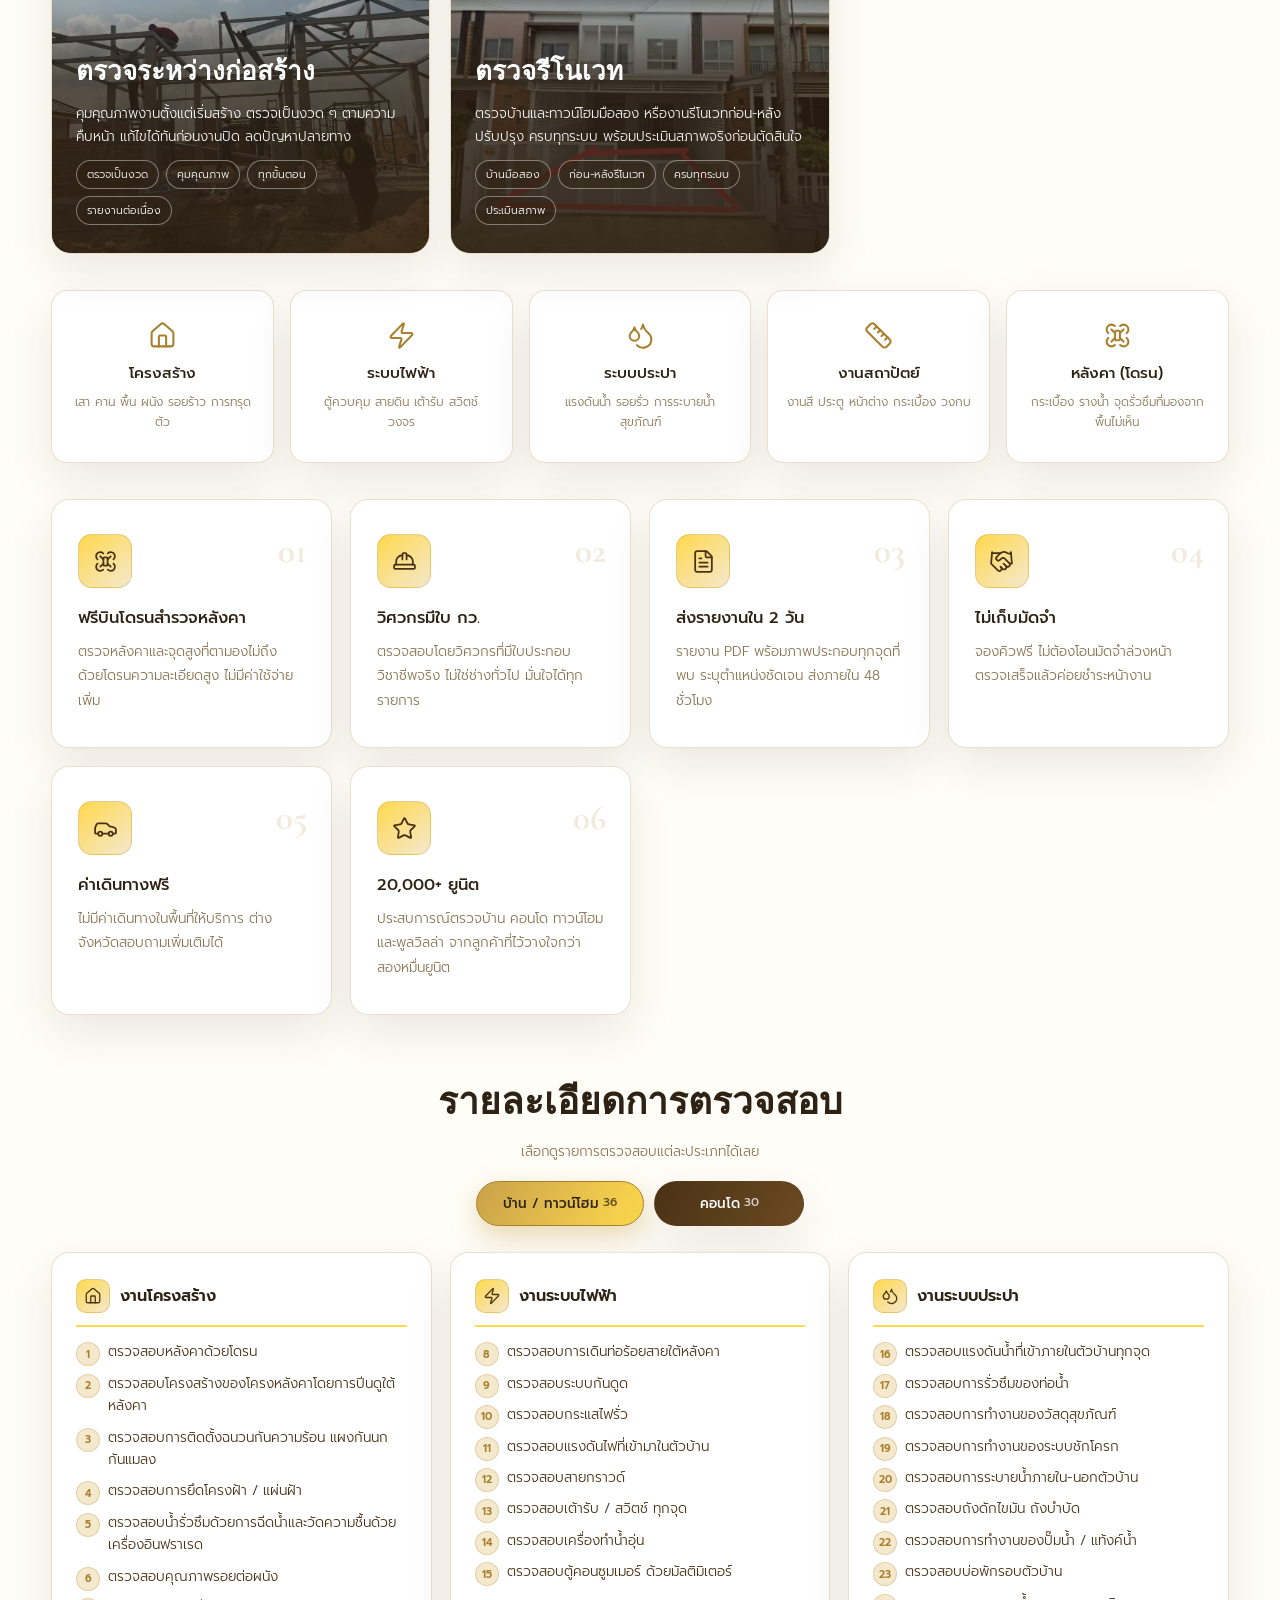
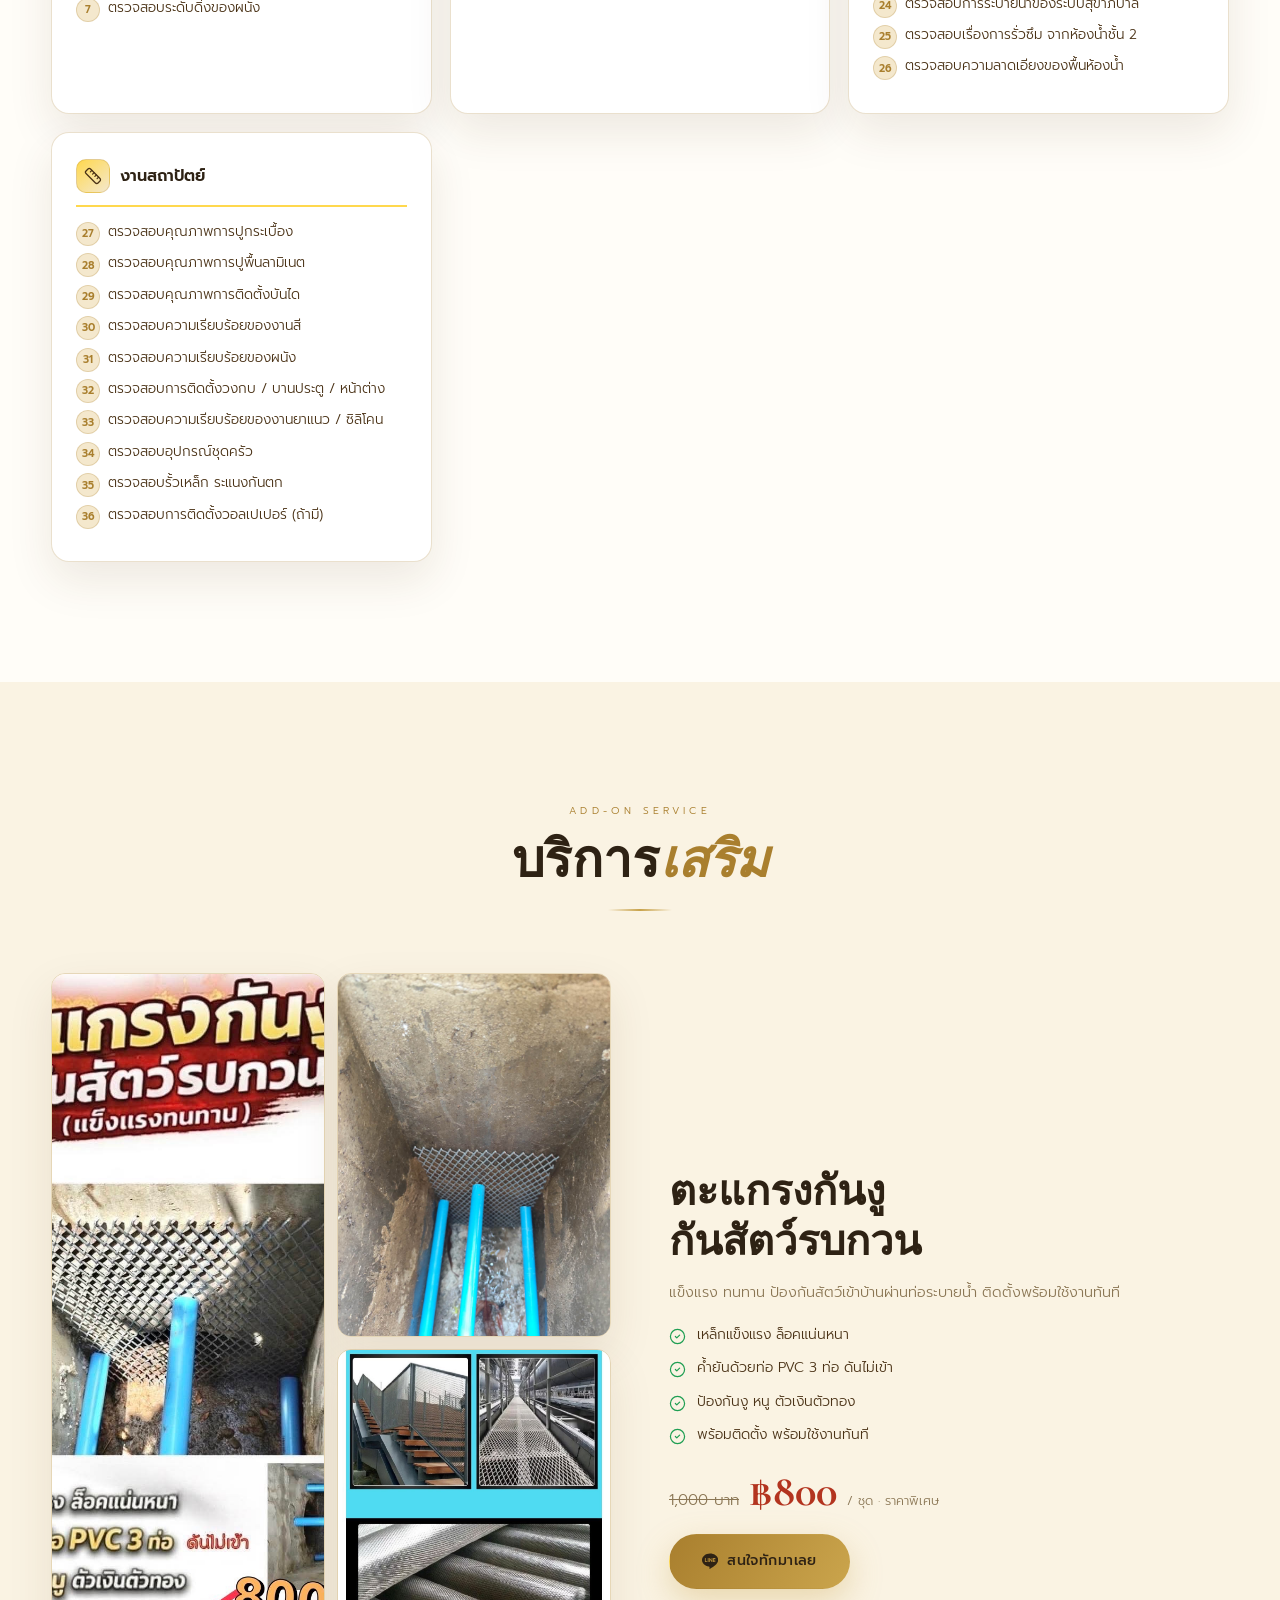
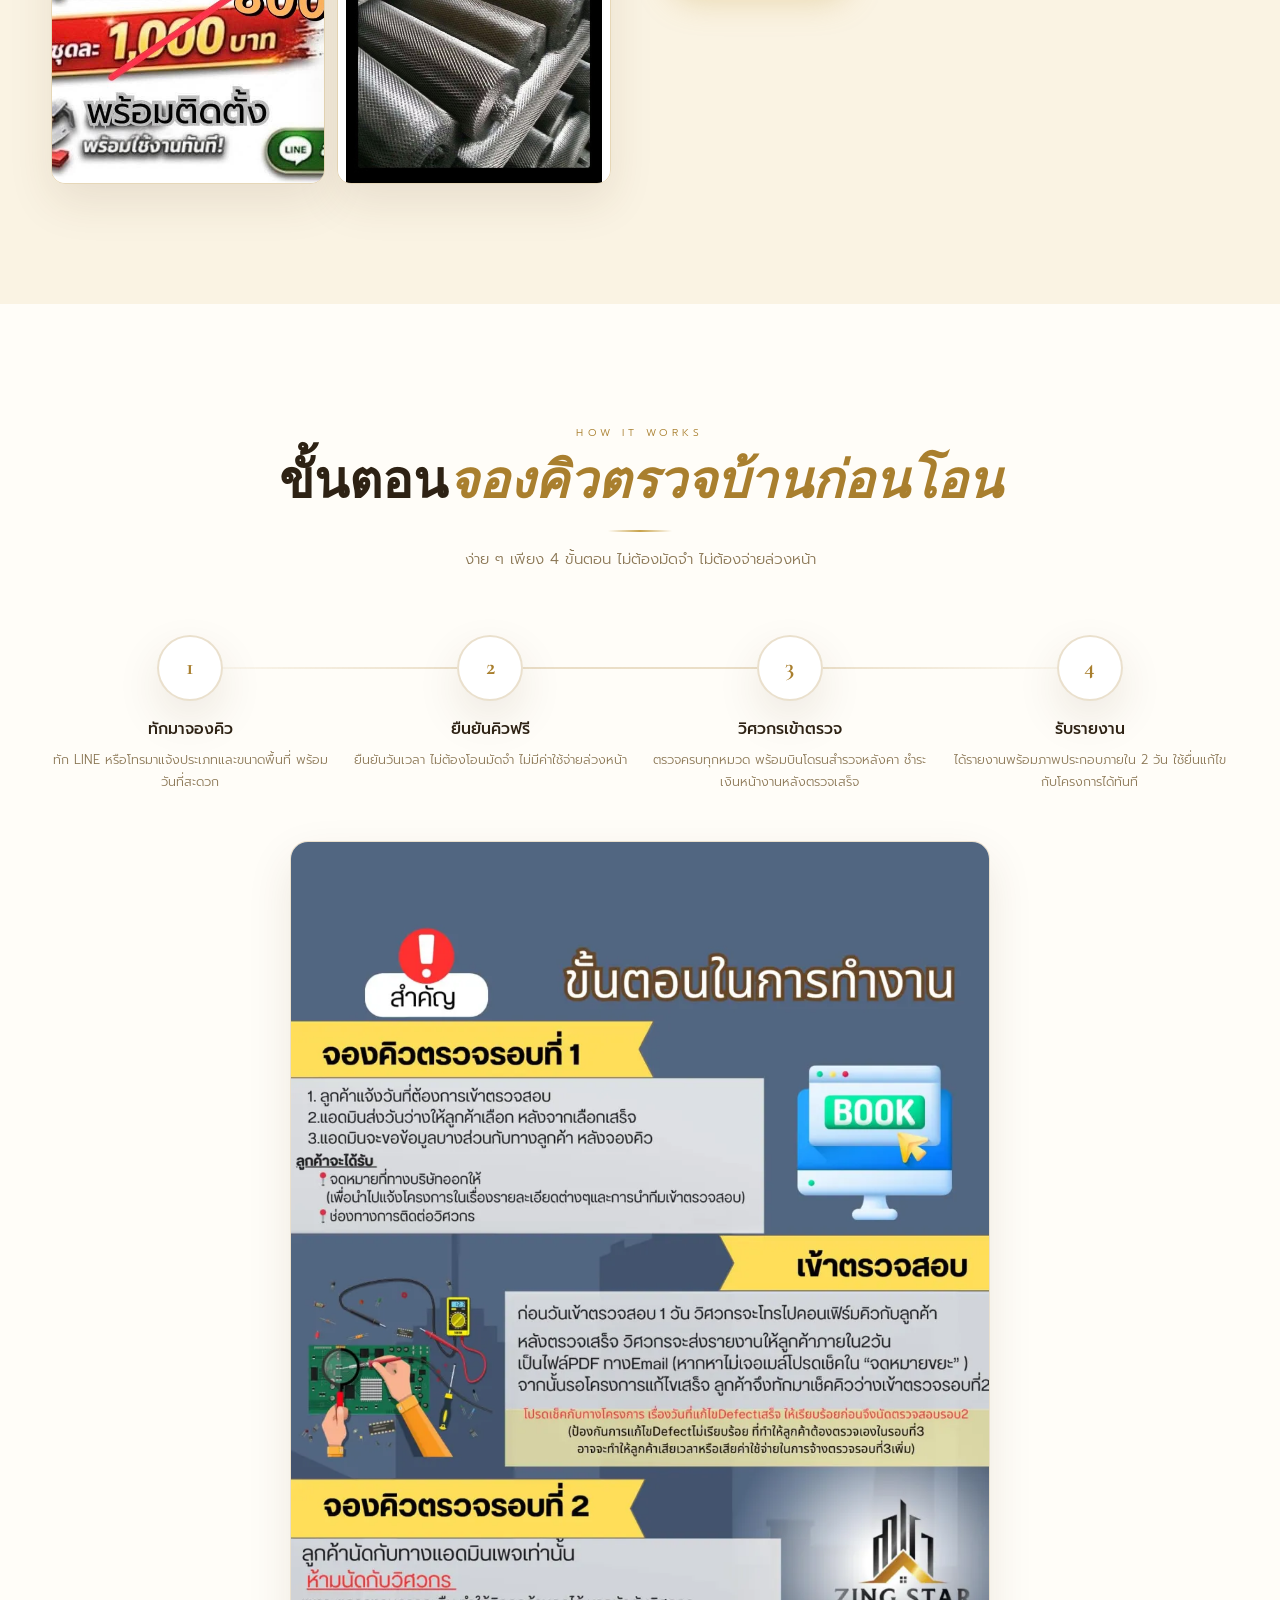
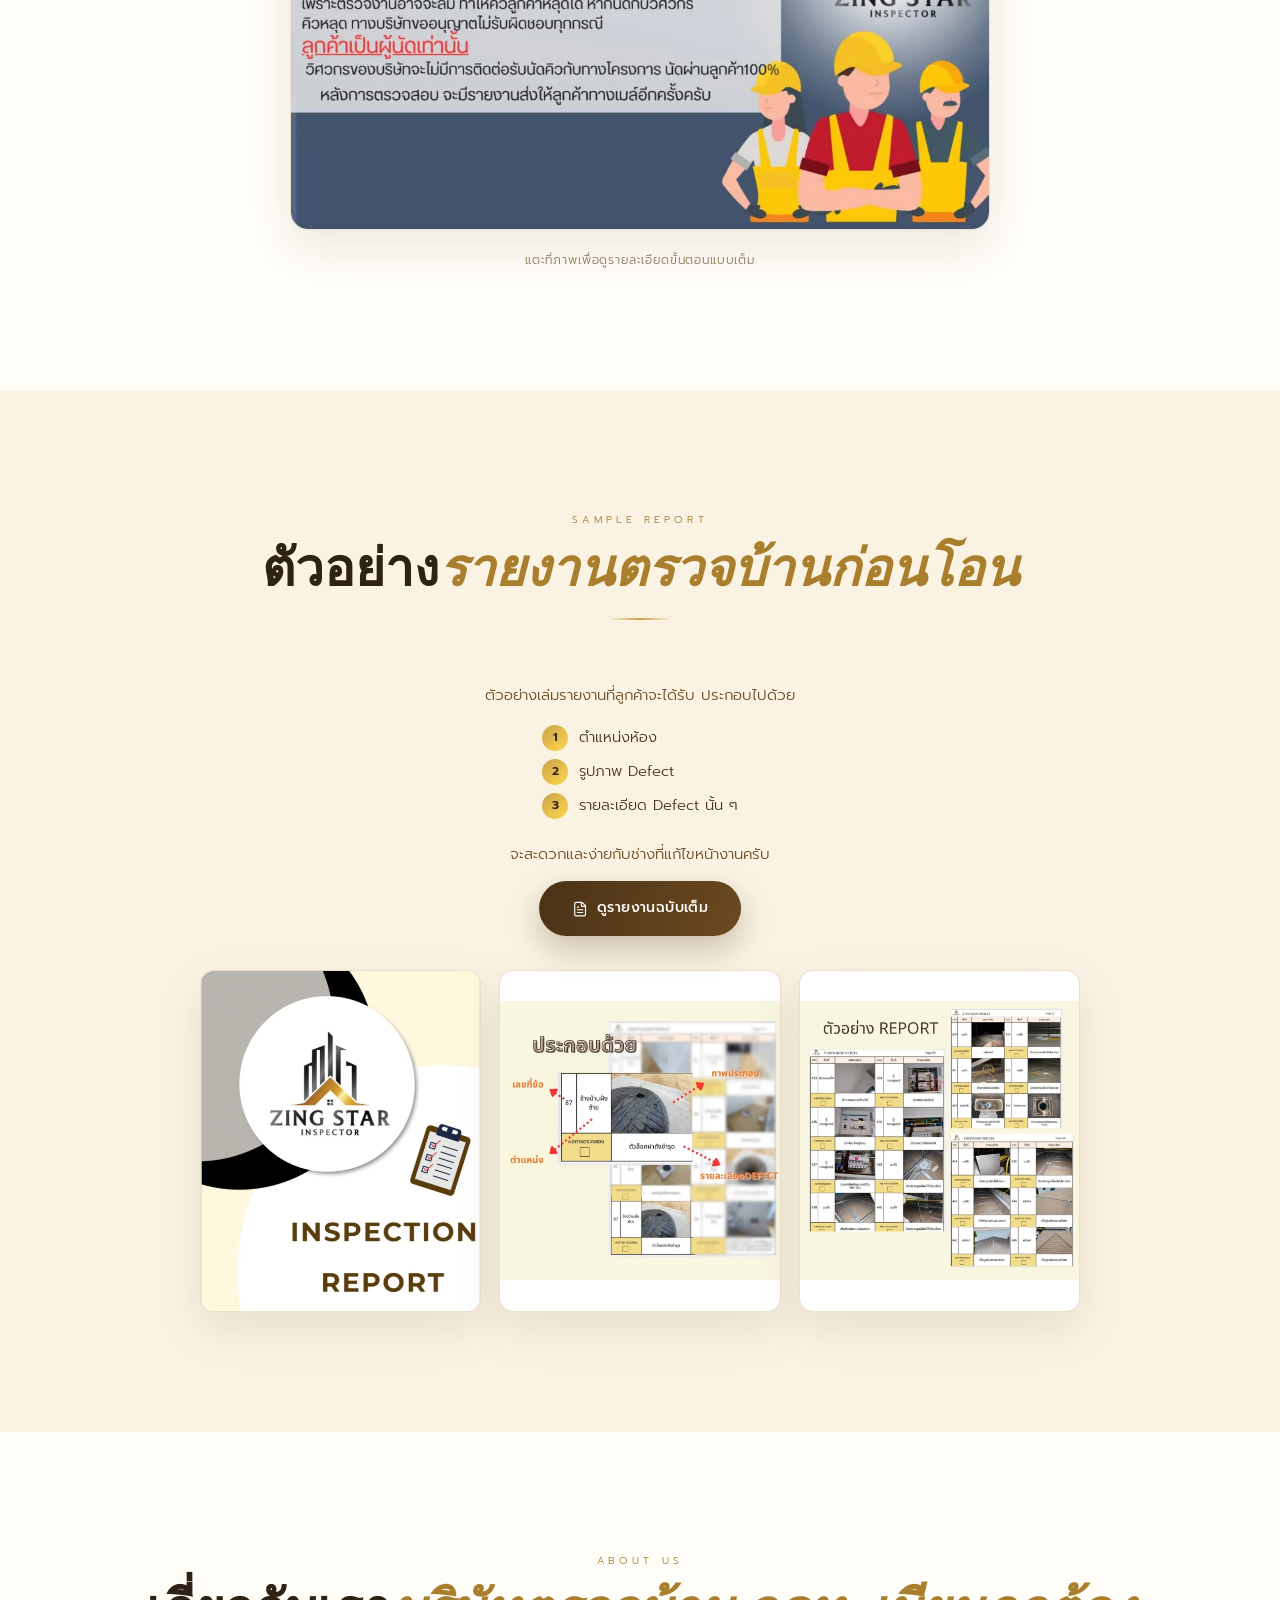
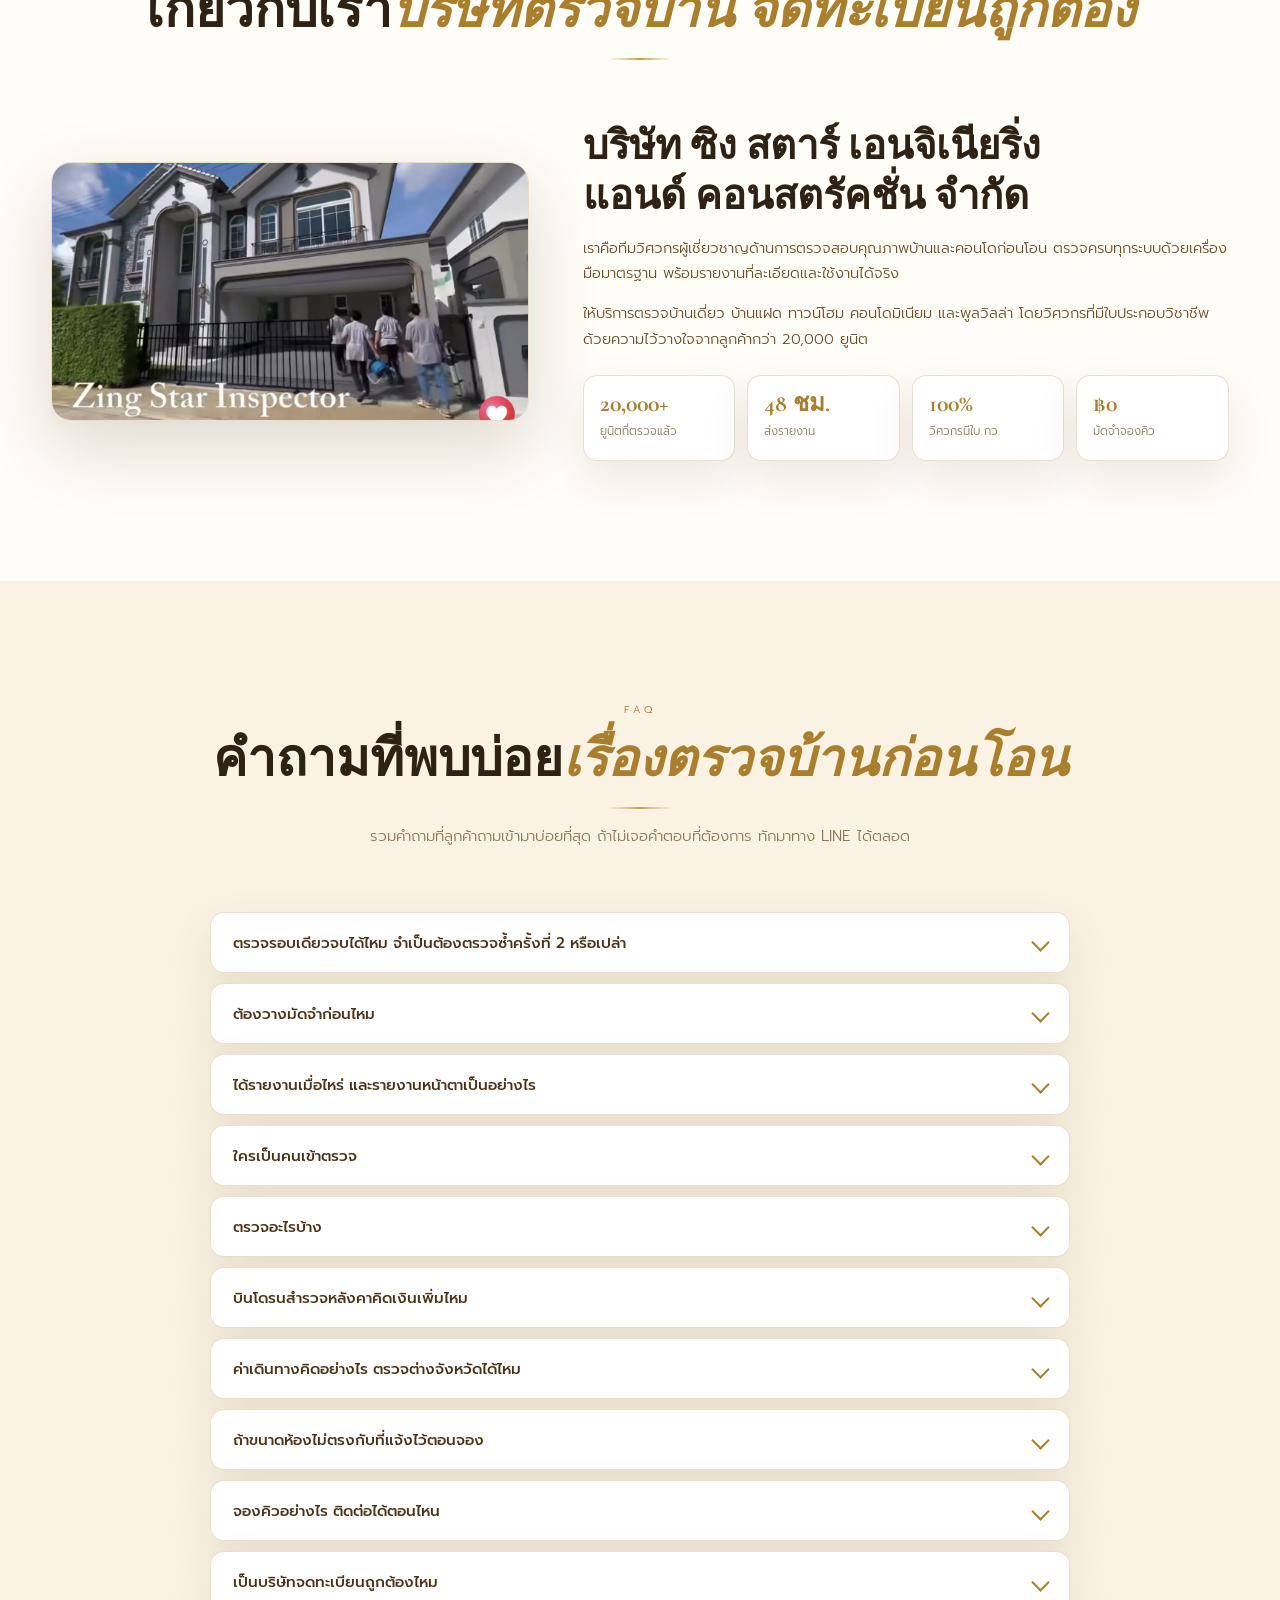
==== commit 8092fedb: "Serve the logo and team photo as WebP sized for how they actually render The loader logo is the LCP " ====
--- a/index.html
+++ b/index.html
@@ -174,7 +174,7 @@
 /* ===== hero ===== */
 header{position:relative;min-height:100svh;display:grid;place-items:center;overflow:hidden;
   text-align:center;padding:130px 0 70px}
-.hero-bg{position:absolute;inset:-8%;background:url('img/team.jpg') center/cover no-repeat;
+.hero-bg{position:absolute;inset:-8%;background:url('img/team.webp') center/cover no-repeat;
   transform:scale(1.14);animation:kenburns 24s ease-in-out infinite alternate;filter:saturate(.75)}
 @keyframes kenburns{from{transform:scale(1.14) translate(0,0)}to{transform:scale(1.26) translate(-2%,-2%)}}
 .hero-veil{position:absolute;inset:0;background:
@@ -947,7 +947,7 @@
 <a class="skip" href="#services">ข้ามไปที่เนื้อหาหลัก</a>
 
 <div id="loader">
-  <img class="loader-logo" src="img/logo.jpg" alt="Zing Star Inspector" width="946" height="946" fetchpriority="high">
+  <img class="loader-logo" src="img/logo.webp" alt="Zing Star Inspector" width="400" height="400" fetchpriority="high">
 </div>
 
 <div id="progress"></div>
@@ -955,7 +955,7 @@
 <nav id="nav">
   <div class="wrap nav-in">
     <a href="#home" class="brand">
-      <img src="img/logo.jpg" alt="Zing Star Inspector" width="946" height="946">
+      <img src="img/logo.webp" alt="Zing Star Inspector" width="400" height="400">
       <span class="brand-txt"><strong>ZING STAR</strong><small>INSPECTOR</small></span>
     </a>
     <div class="nav-right">
@@ -998,7 +998,7 @@
   <div class="grid-lines"></div>
   <canvas id="dust"></canvas>
   <div class="wrap hero-in">
-    <img class="hero-logo" src="img/logo.jpg" alt="Zing Star Inspector" width="946" height="946">
+    <img class="hero-logo" src="img/logo.webp" alt="Zing Star Inspector" width="400" height="400">
     <span class="eyebrow"><i class="dot"></i> ตรวจโดยวิศวกรมีใบประกอบวิชาชีพ</span>
     <h1><span class="nw">ตรวจบ้าน</span> <span class="nw">ตรวจคอนโด</span><br><span class="gold"><span class="nw">ก่อนโอน</span> <span class="nw">อย่างมั่นใจ</span></span></h1>
     <p class="hero-sub">บริษัท ซิง สตาร์ เอนจิเนียริ่ง แอนด์ คอนสตรัคชั่น จำกัด<br>บริการรับตรวจบ้าน คอนโด โดยวิศวกรมืออาชีพ</p>
@@ -1857,7 +1857,7 @@
       <div class="rule"></div>
     </div>
     <div class="about">
-      <div class="about-pic rv-l"><img src="img/team.jpg" alt="ทีมงาน Zing Star Inspector" loading="lazy" width="1284" height="696"></div>
+      <div class="about-pic rv-l"><img src="img/team.webp" alt="ทีมงาน Zing Star Inspector" loading="lazy" width="1284" height="696"></div>
       <div class="about-txt rv-r">
         <h3>บริษัท ซิง สตาร์ เอนจิเนียริ่ง<br>แอนด์ คอนสตรัคชั่น จำกัด</h3>
         <p>เราคือทีมวิศวกรผู้เชี่ยวชาญด้านการตรวจสอบคุณภาพบ้านและคอนโดก่อนโอน ตรวจครบทุกระบบด้วยเครื่องมือมาตรฐาน พร้อมรายงานที่ละเอียดและใช้งานได้จริง</p>
@@ -2006,7 +2006,7 @@
   <div class="wrap">
     <div class="ft-top">
       <div class="ft-brand">
-        <img src="img/logo.jpg" alt="Zing Star Inspector" width="946" height="946">
+        <img src="img/logo.webp" alt="Zing Star Inspector" width="400" height="400">
         <p>บริษัท ซิง สตาร์ เอนจิเนียริ่ง แอนด์ คอนสตรัคชั่น จำกัด<br>บริการรับตรวจบ้าน ตรวจคอนโด โดยวิศวกรมีใบประกอบวิชาชีพ ยินดีให้บริการครับ</p>
       </div>
       <div class="ft-col">
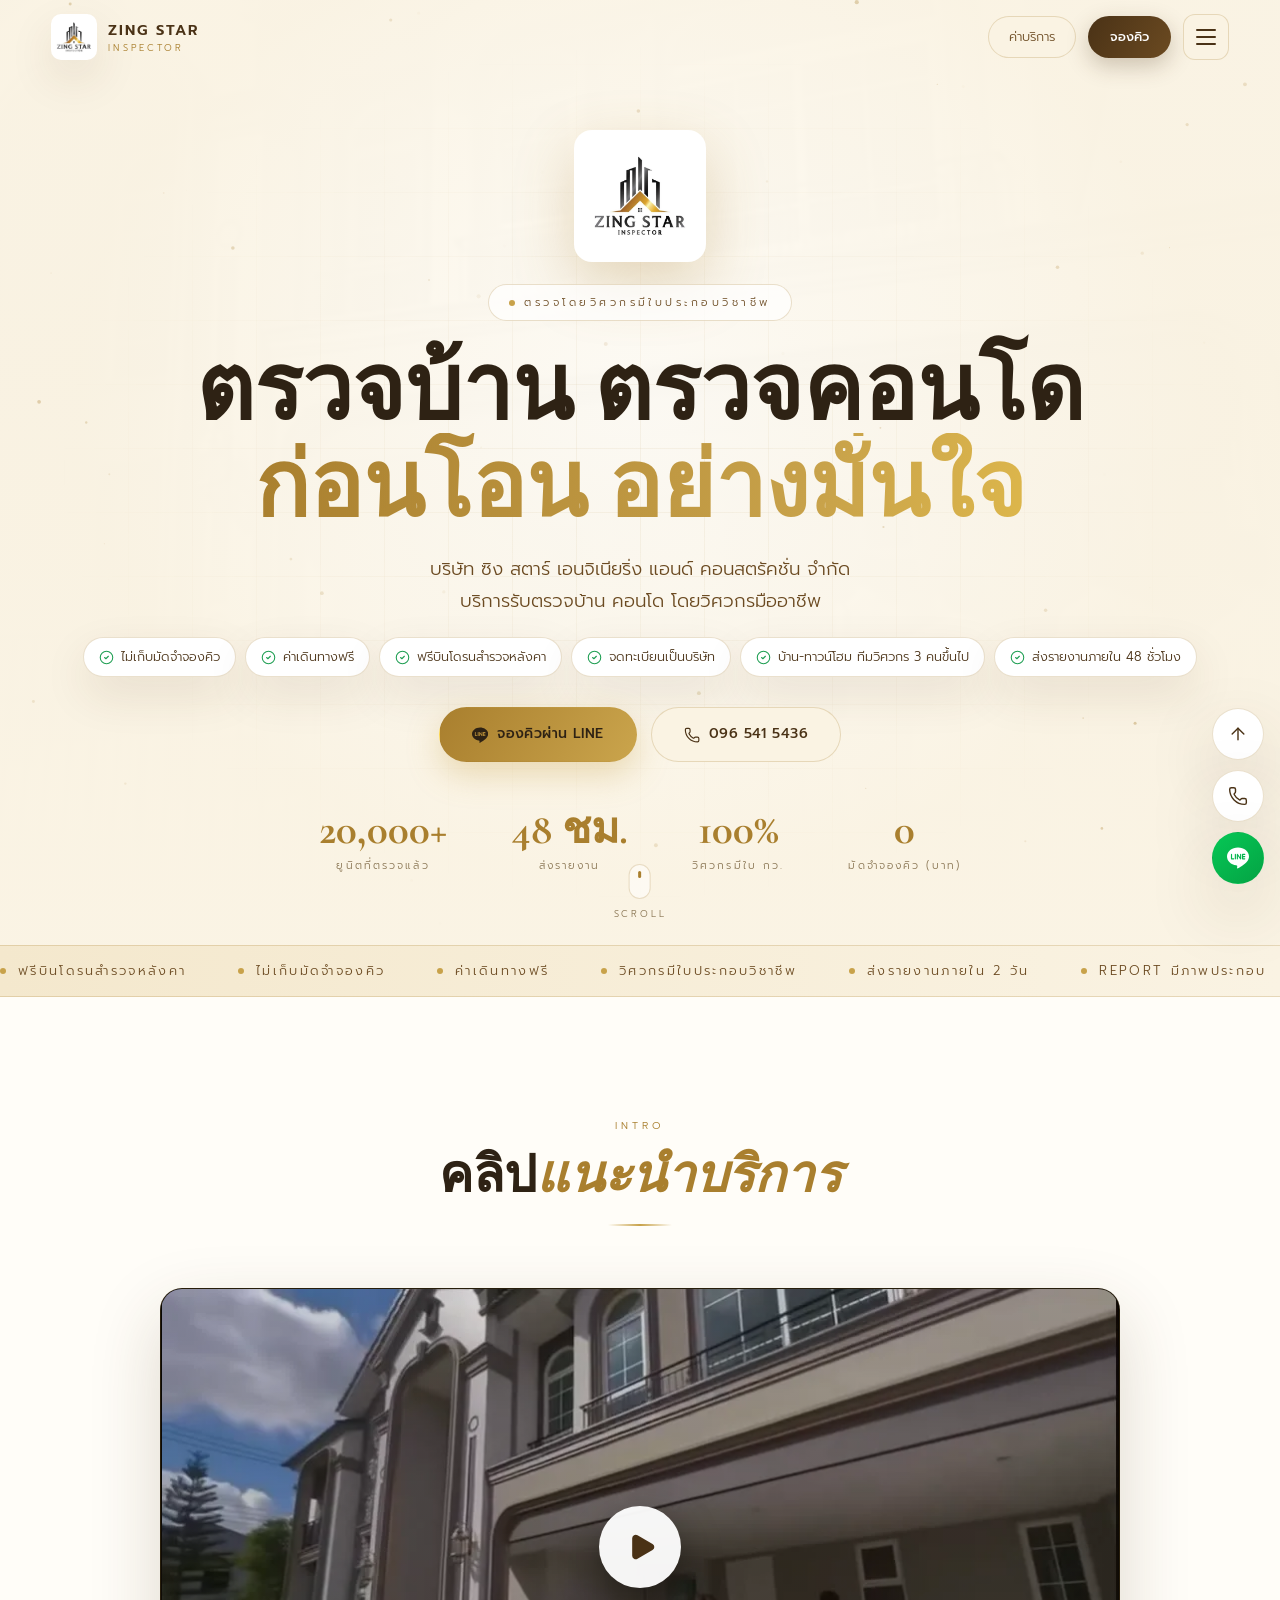
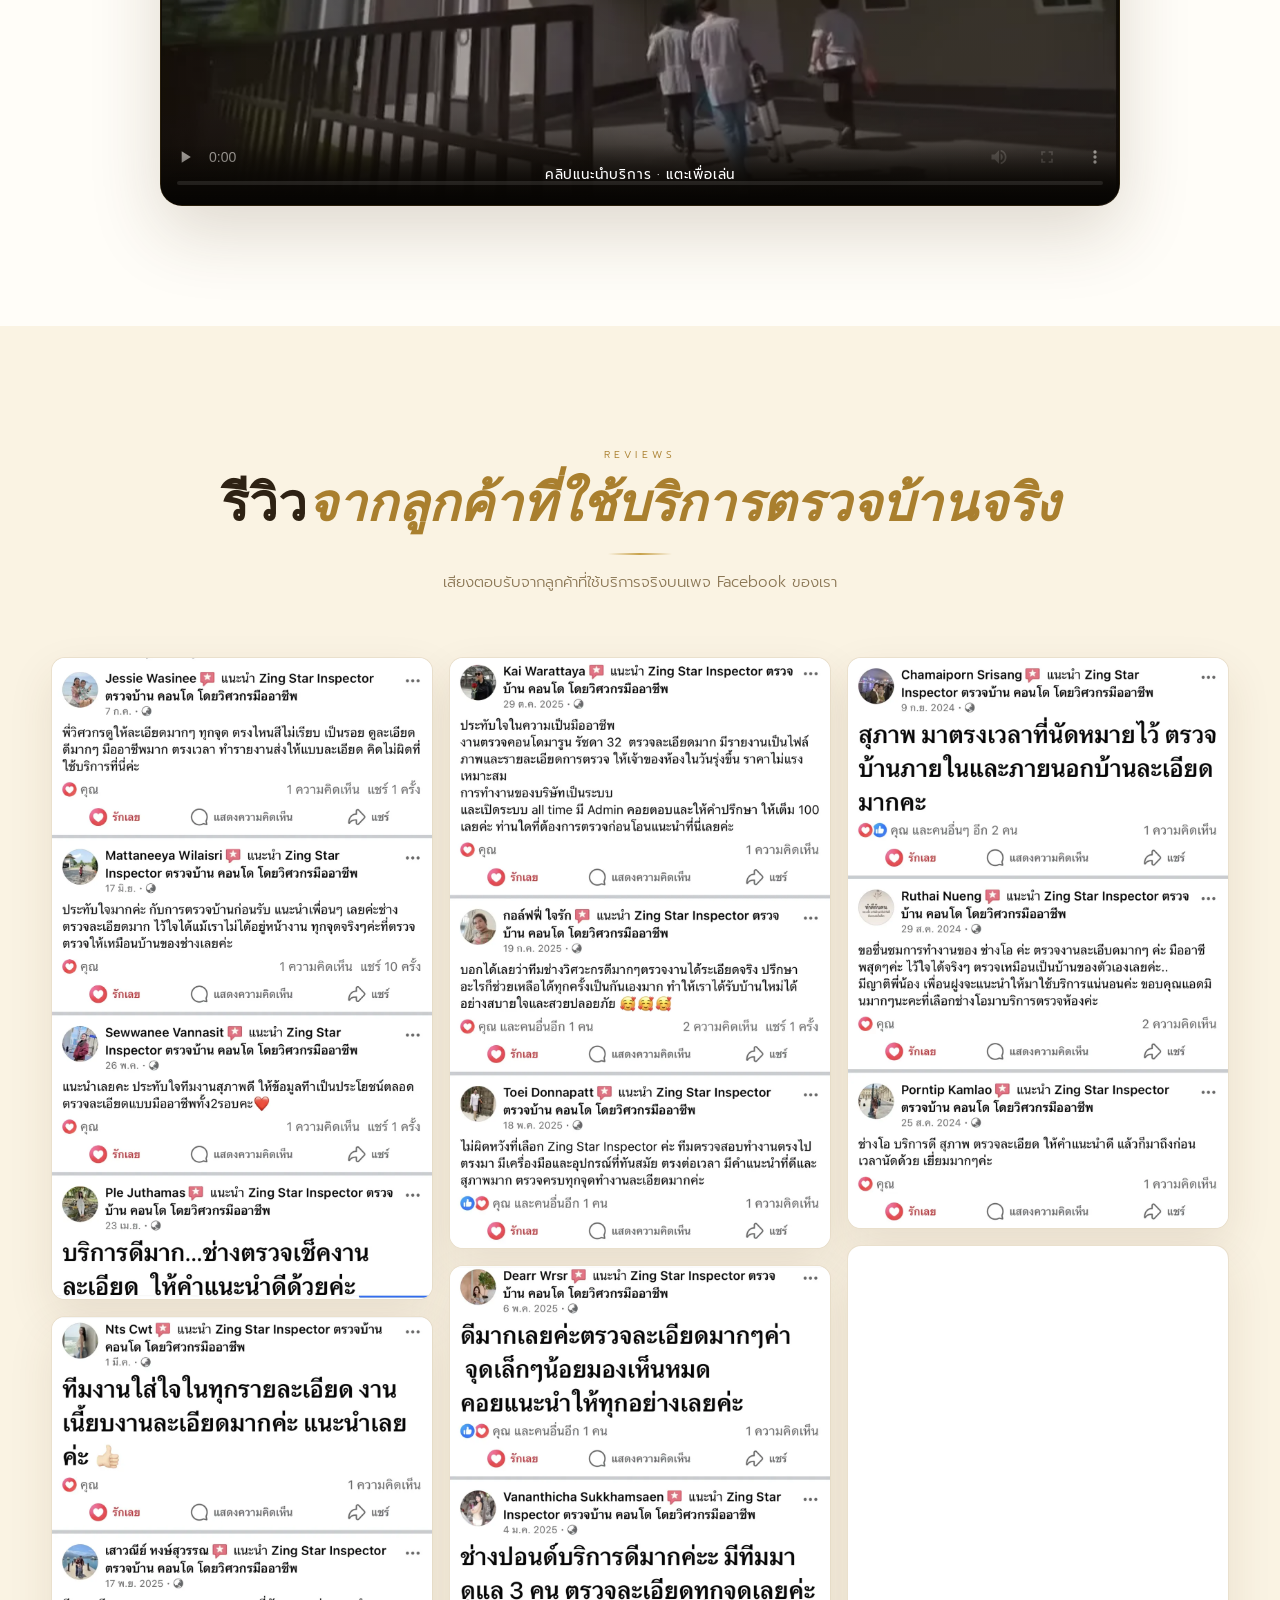
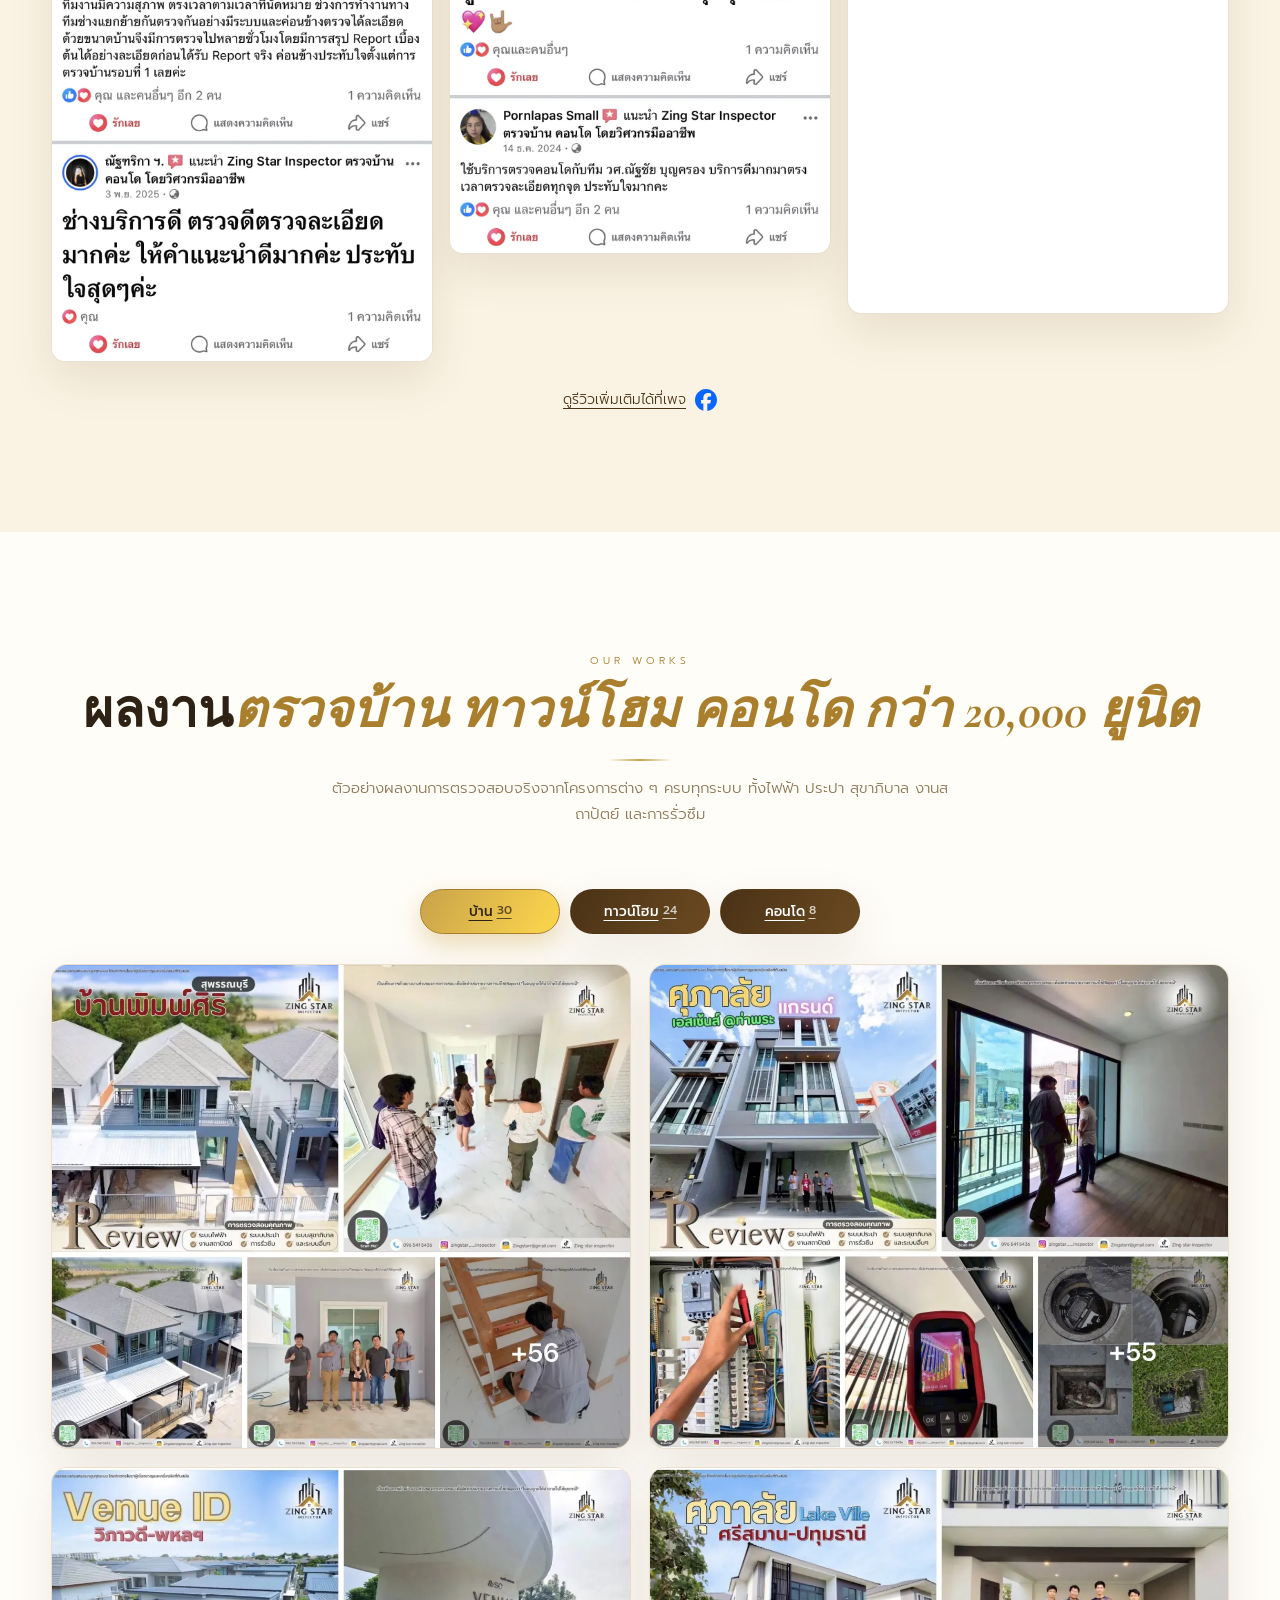
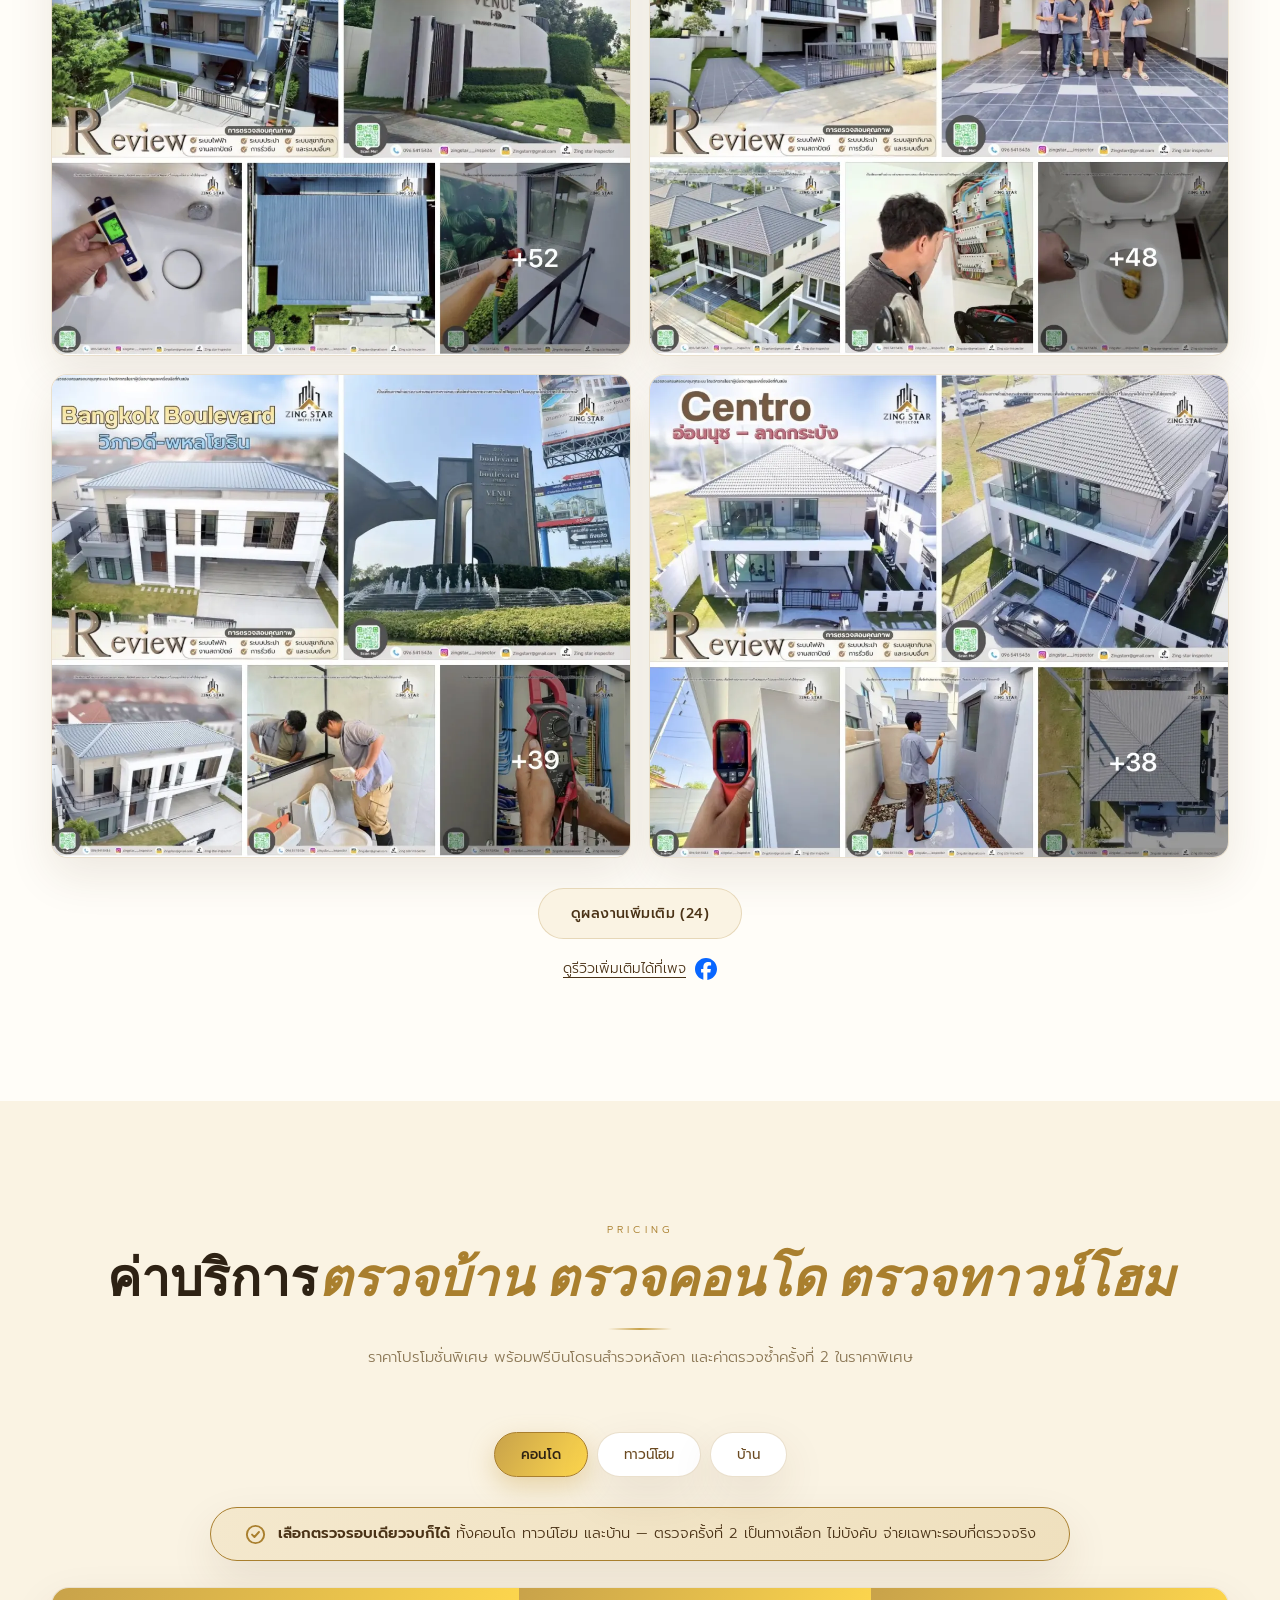
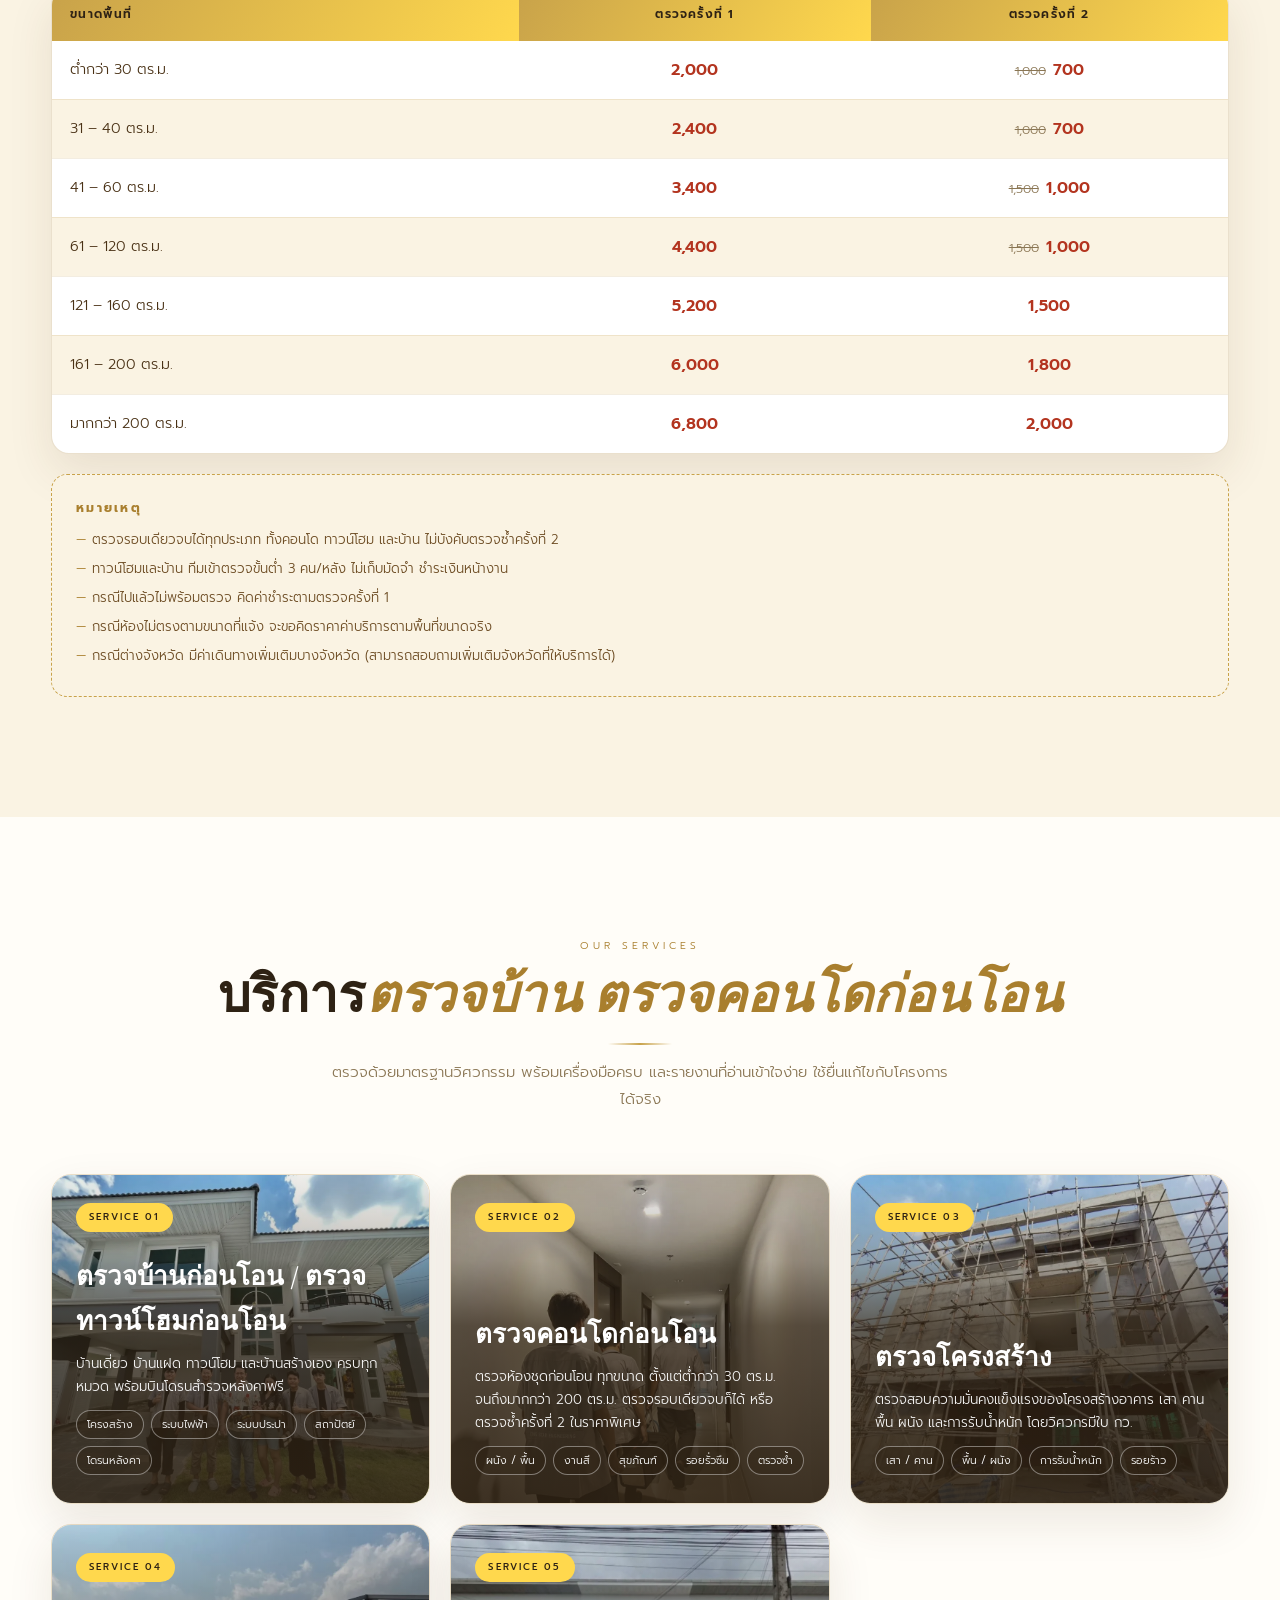
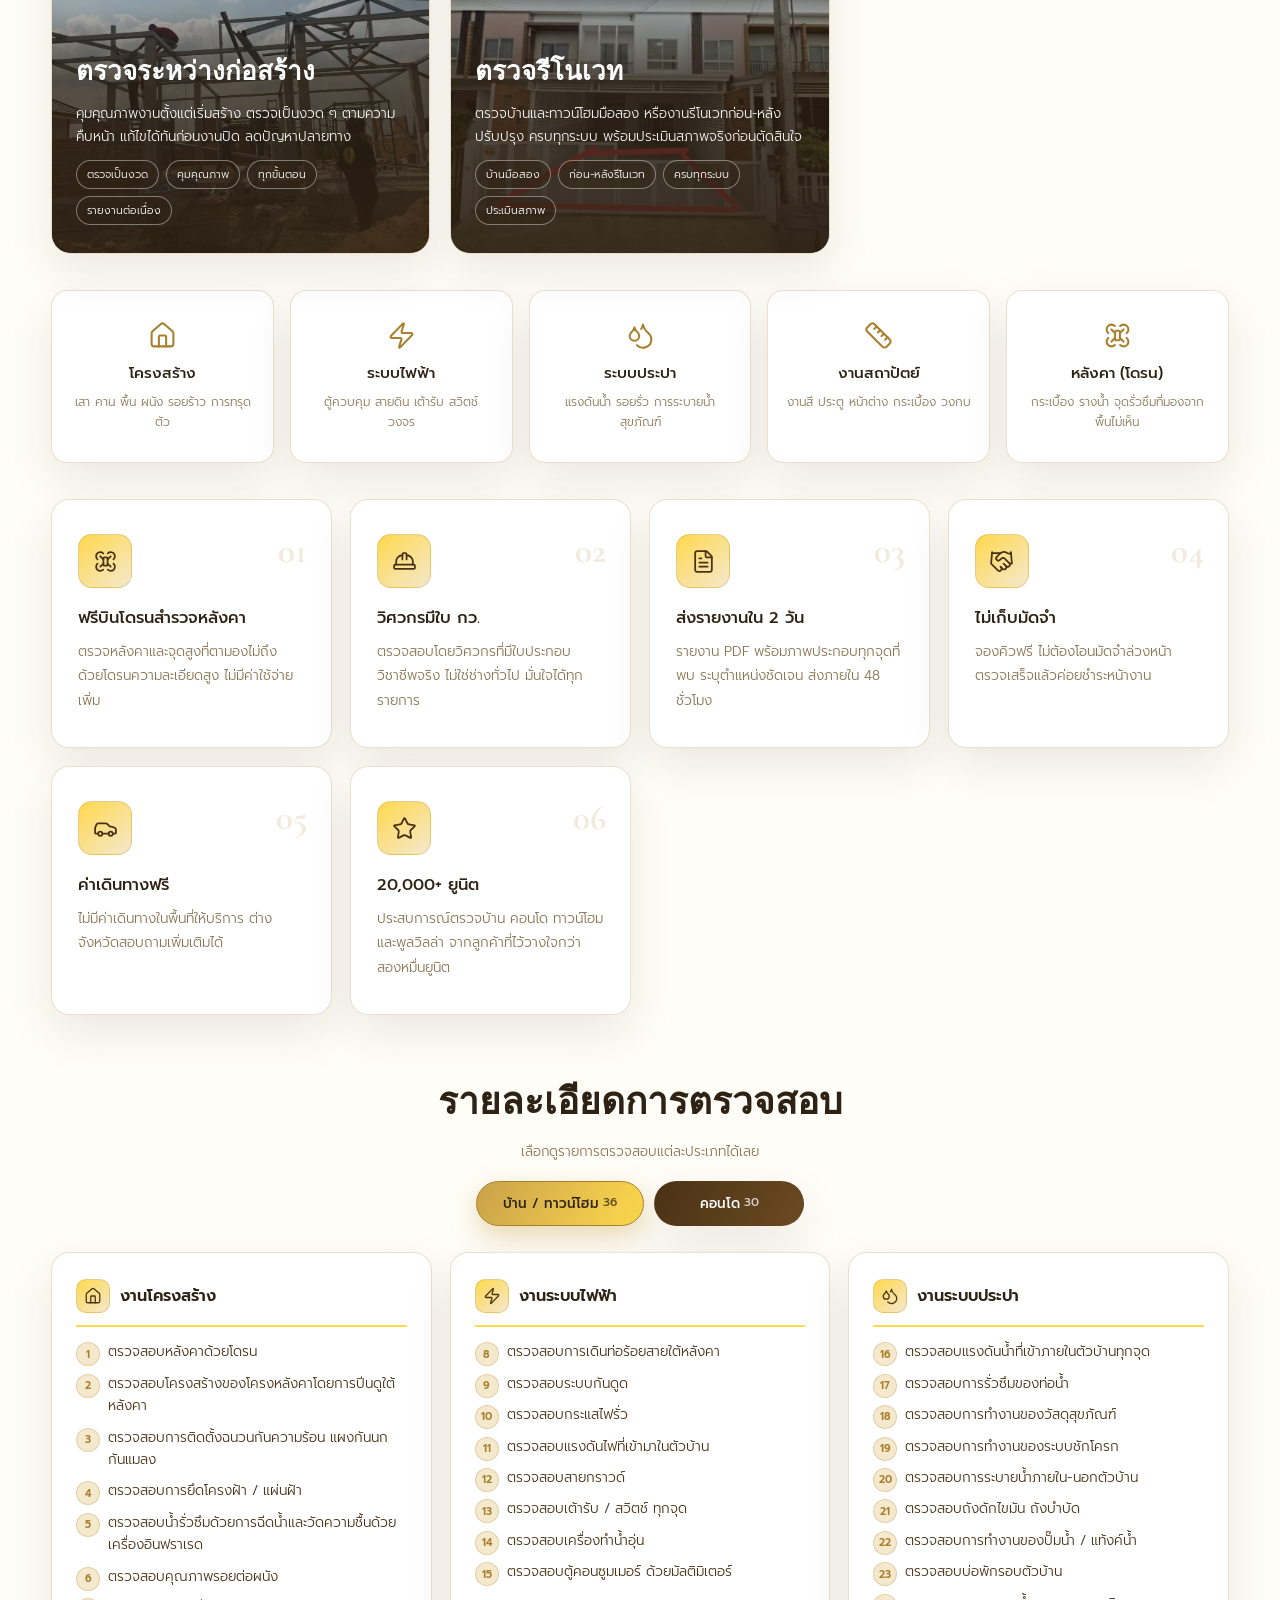
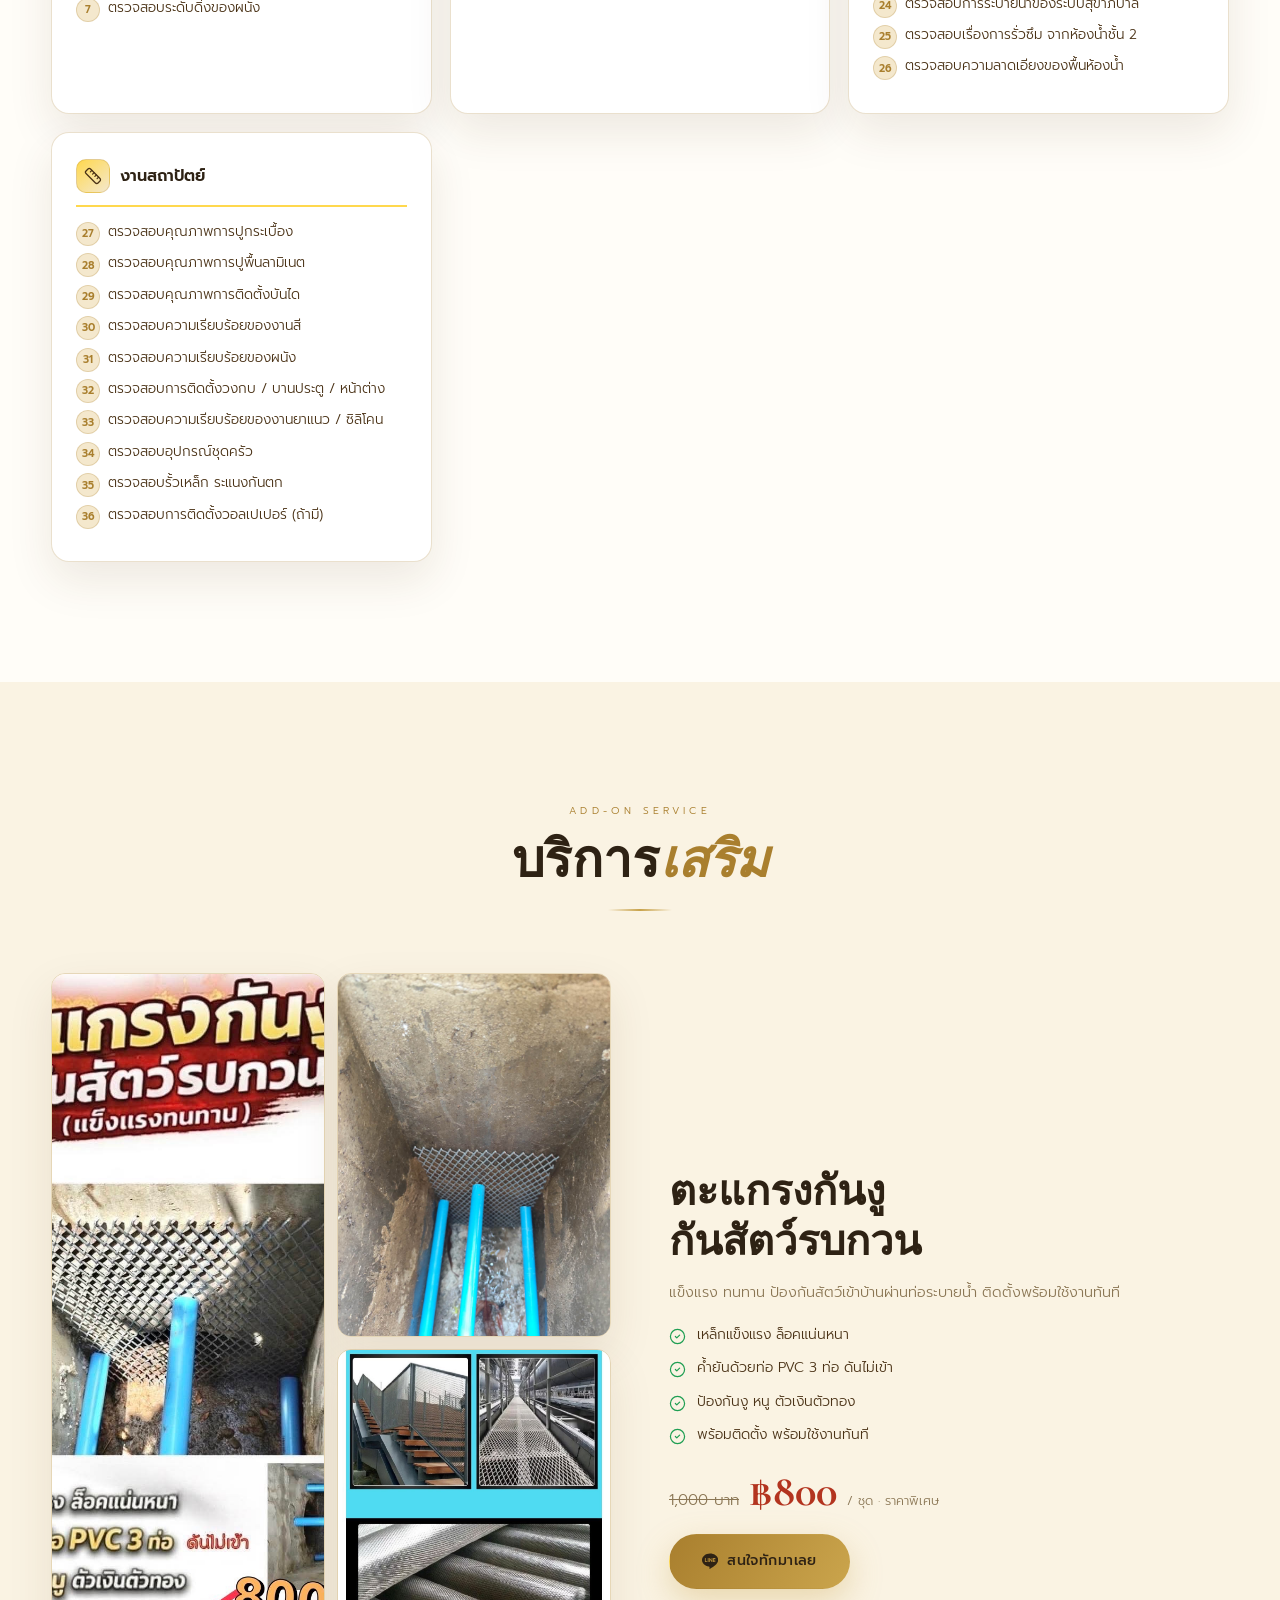
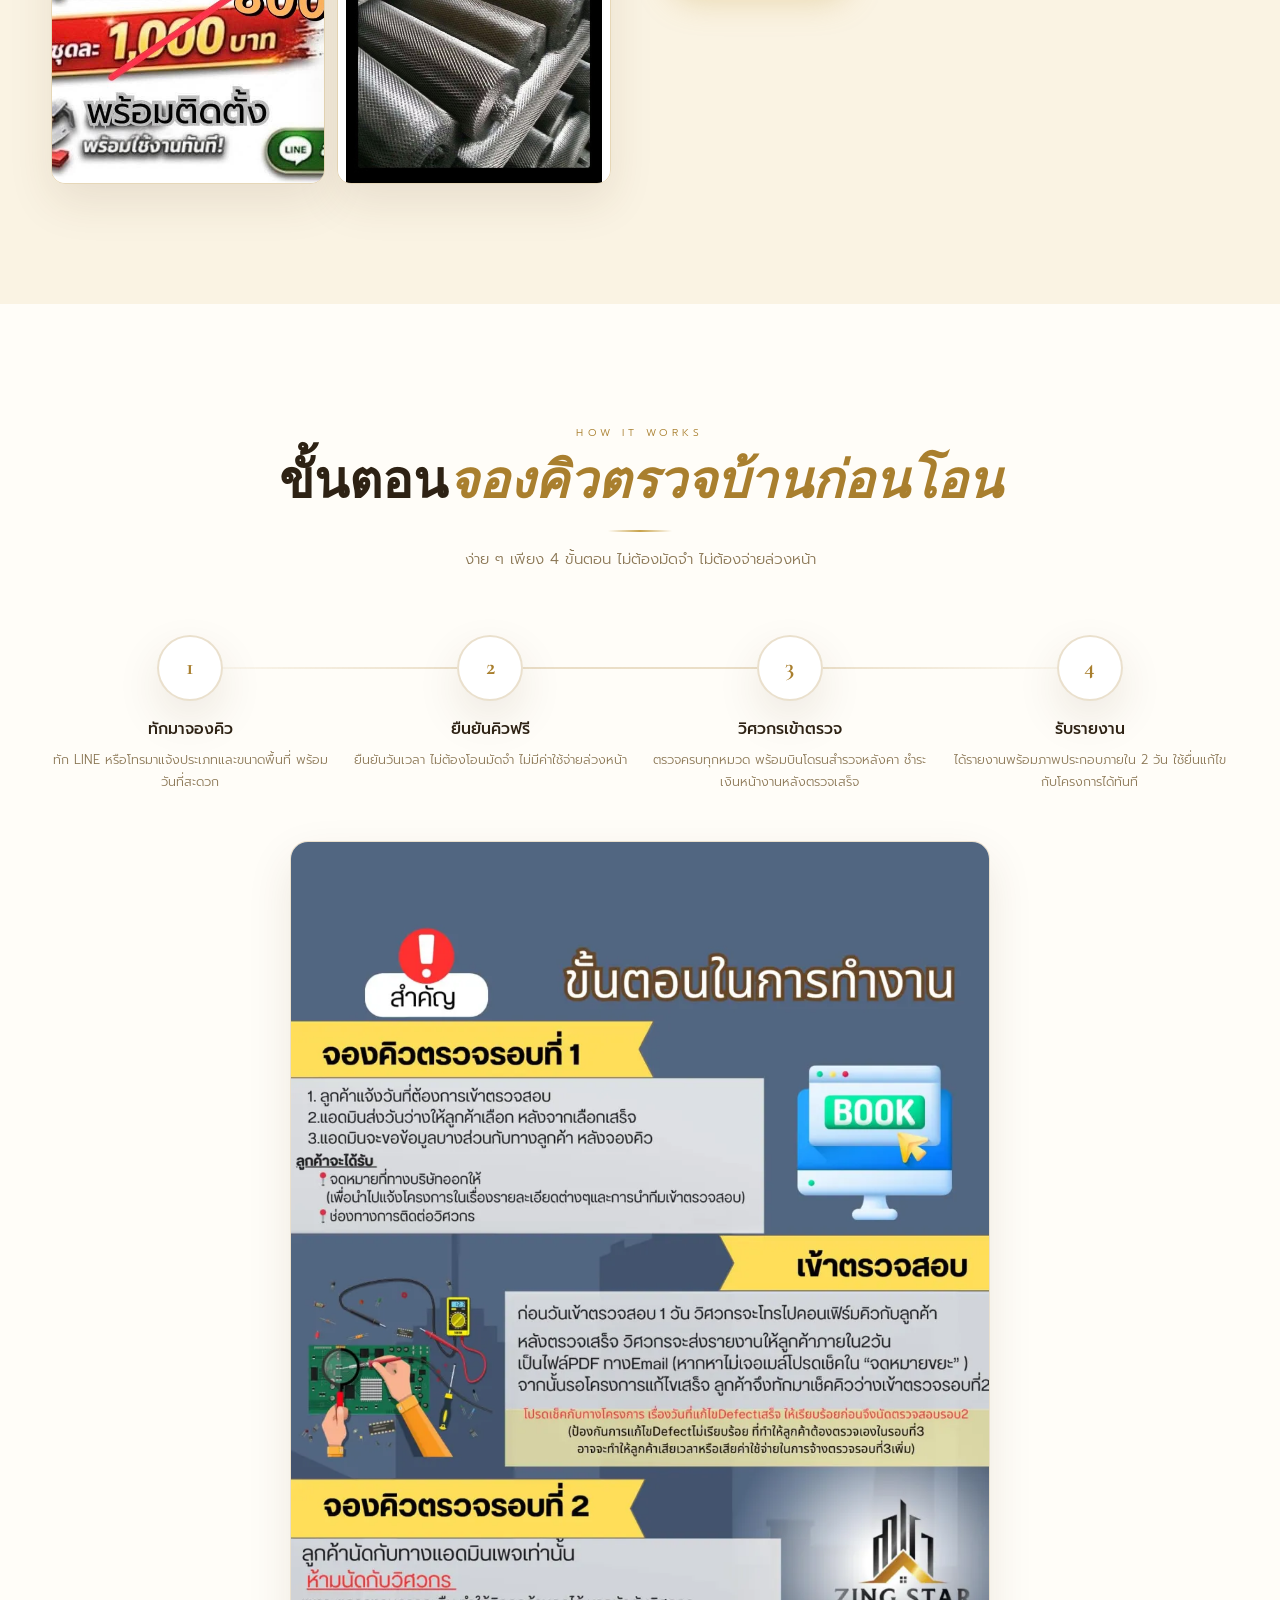
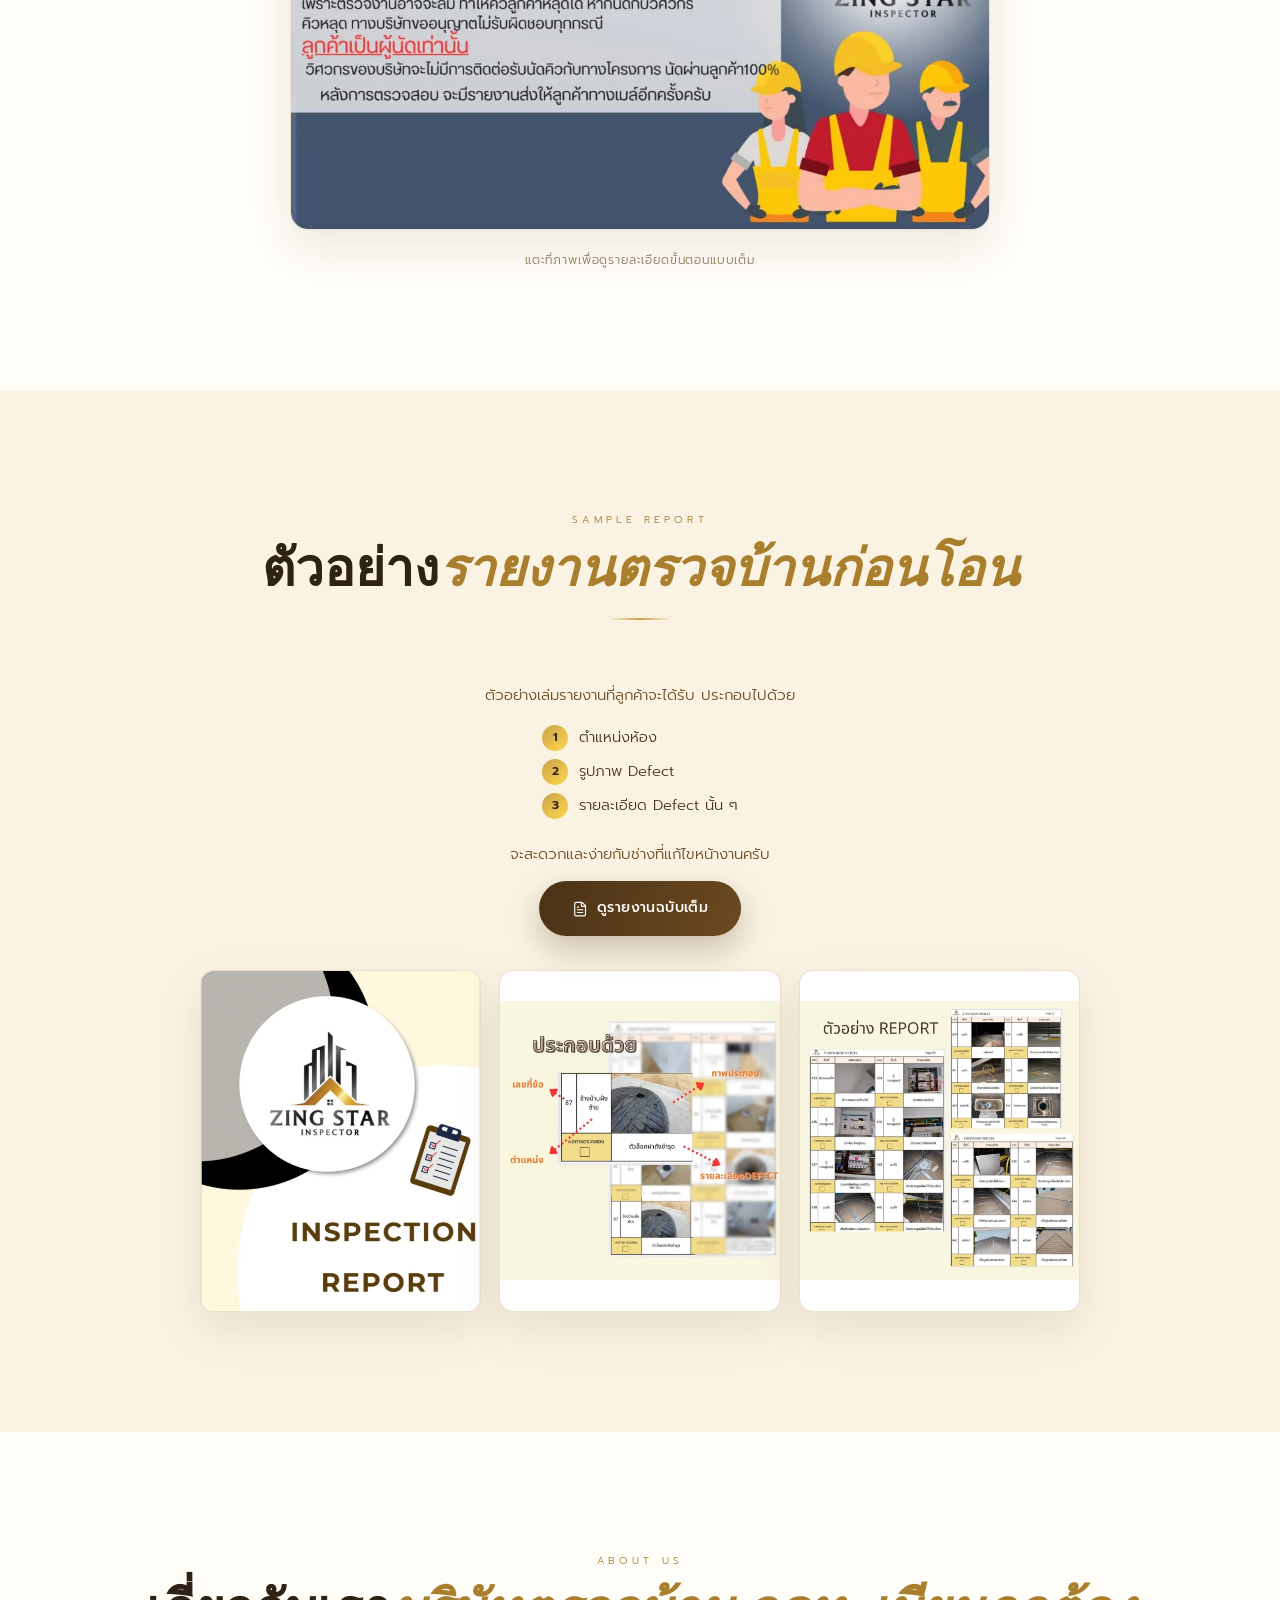
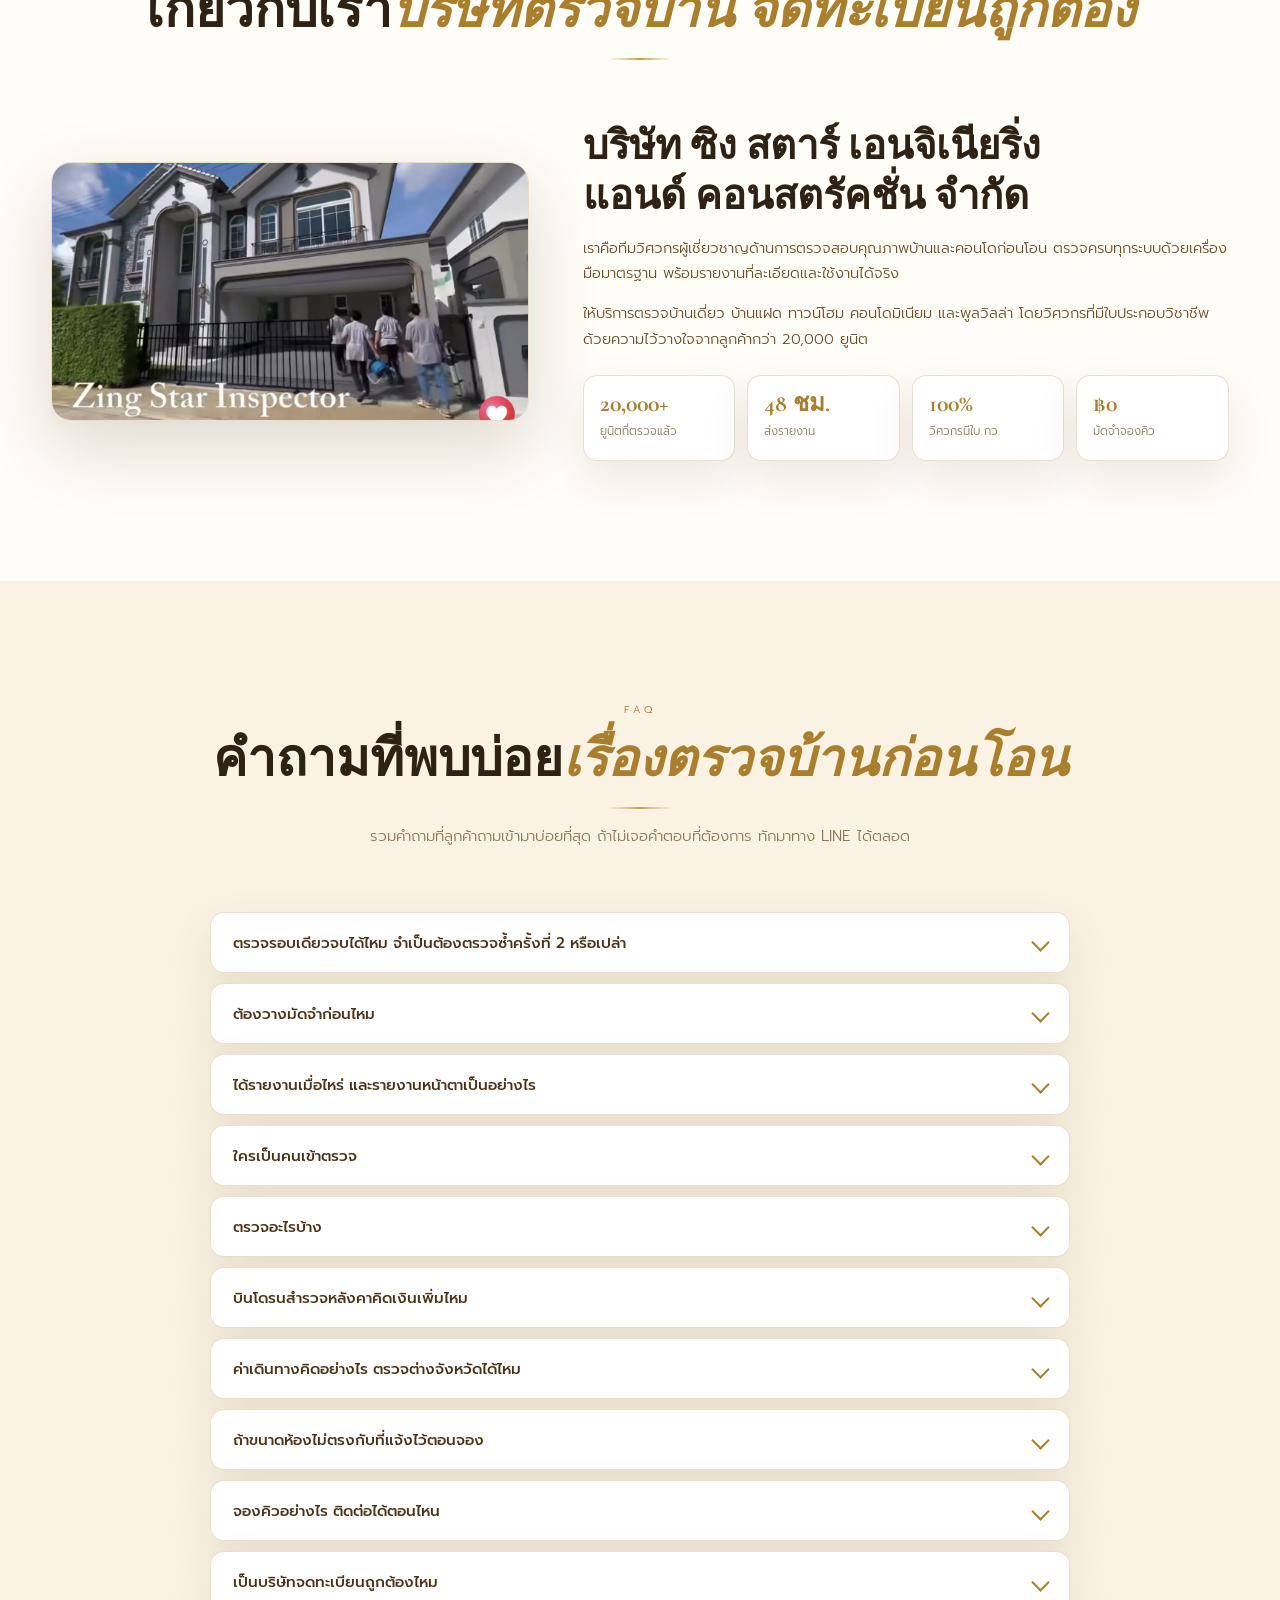
==== commit e98a2a0b: "Stop shipping a 53KB photo as the favicon Both icon links pointed at the full logo JPEG, so every vi" ====
--- a/index.html
+++ b/index.html
@@ -22,8 +22,8 @@
 <meta name="twitter:image" content="https://zingstarengineering.com/img/hero.jpg">
 <meta name="robots" content="index,follow,max-image-preview:large,max-snippet:-1">
 <meta name="theme-color" content="#C8A24A">
-<link rel="icon" href="img/logo.jpg">
-<link rel="apple-touch-icon" href="img/logo.jpg">
+<link rel="icon" href="img/favicon.png">
+<link rel="apple-touch-icon" href="img/apple-touch-icon.png">
 <!-- ไม่ preload รูปหัวเว็บแล้ว hero.jpg เป็นรูปสำหรับแชร์ลิงก์อย่างเดียว หน้าเว็บไม่เคยวาด
      ส่วน team.jpg เป็นพื้นหลังที่ถูกม่านครีมทับไว้เกือบทึบ ไม่คุ้มที่จะแย่งคิว
      รูปที่คนเห็นเป็นชิ้นใหญ่ที่สุดคือโลโก้ จึงเร่งที่แท็ก img ของโลโก้โดยตรง -->
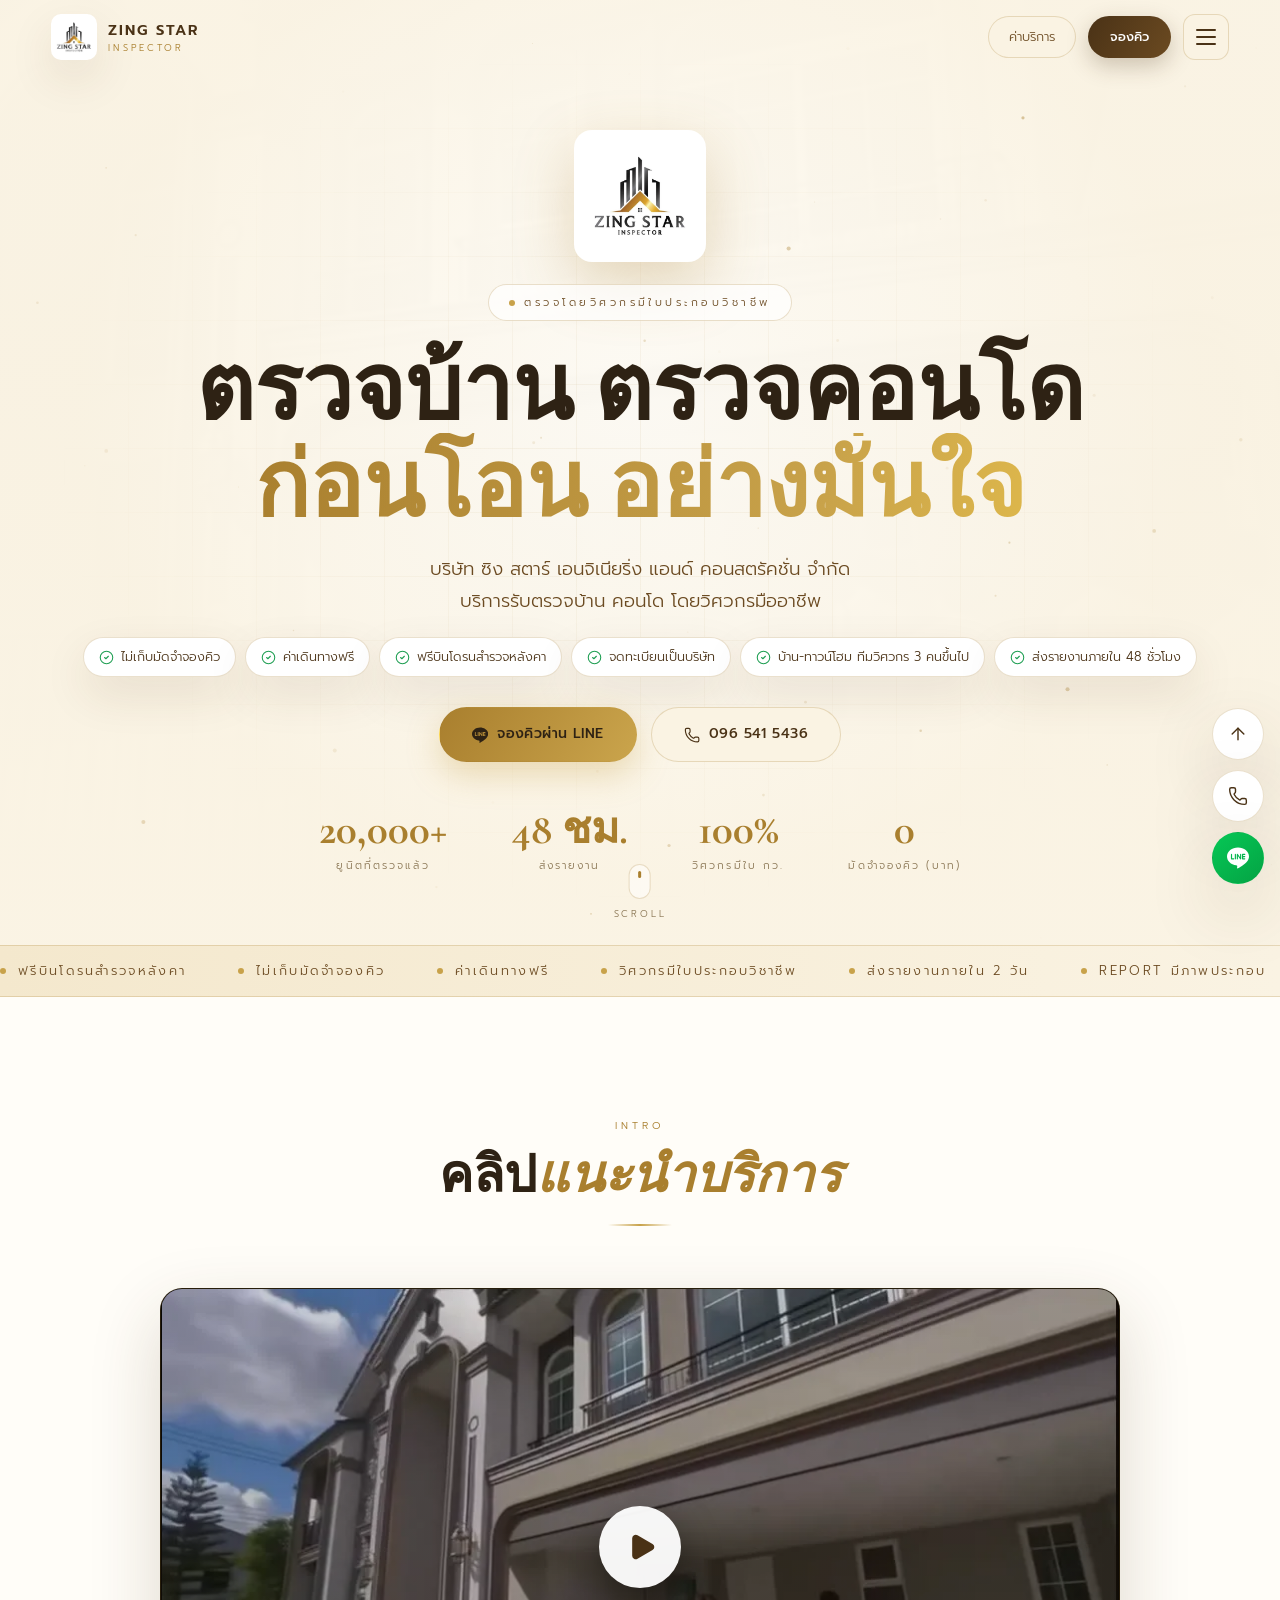
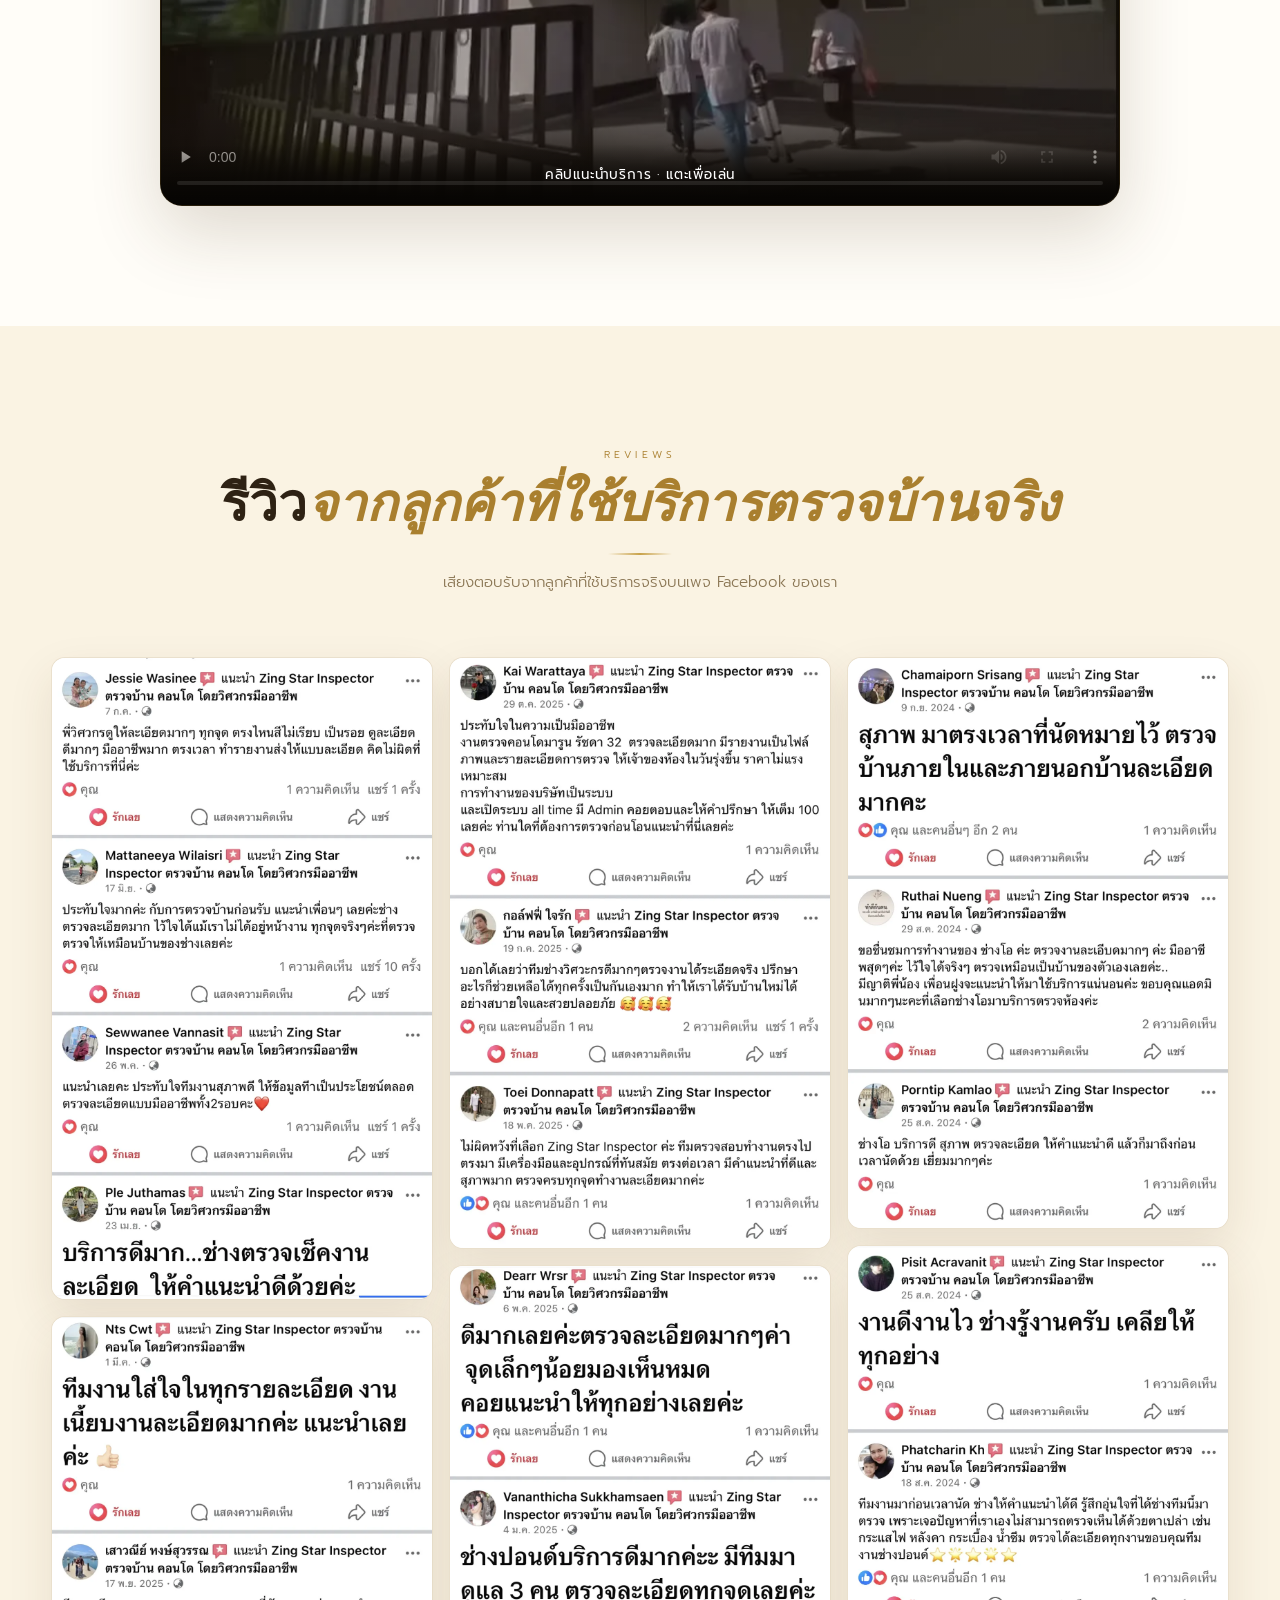
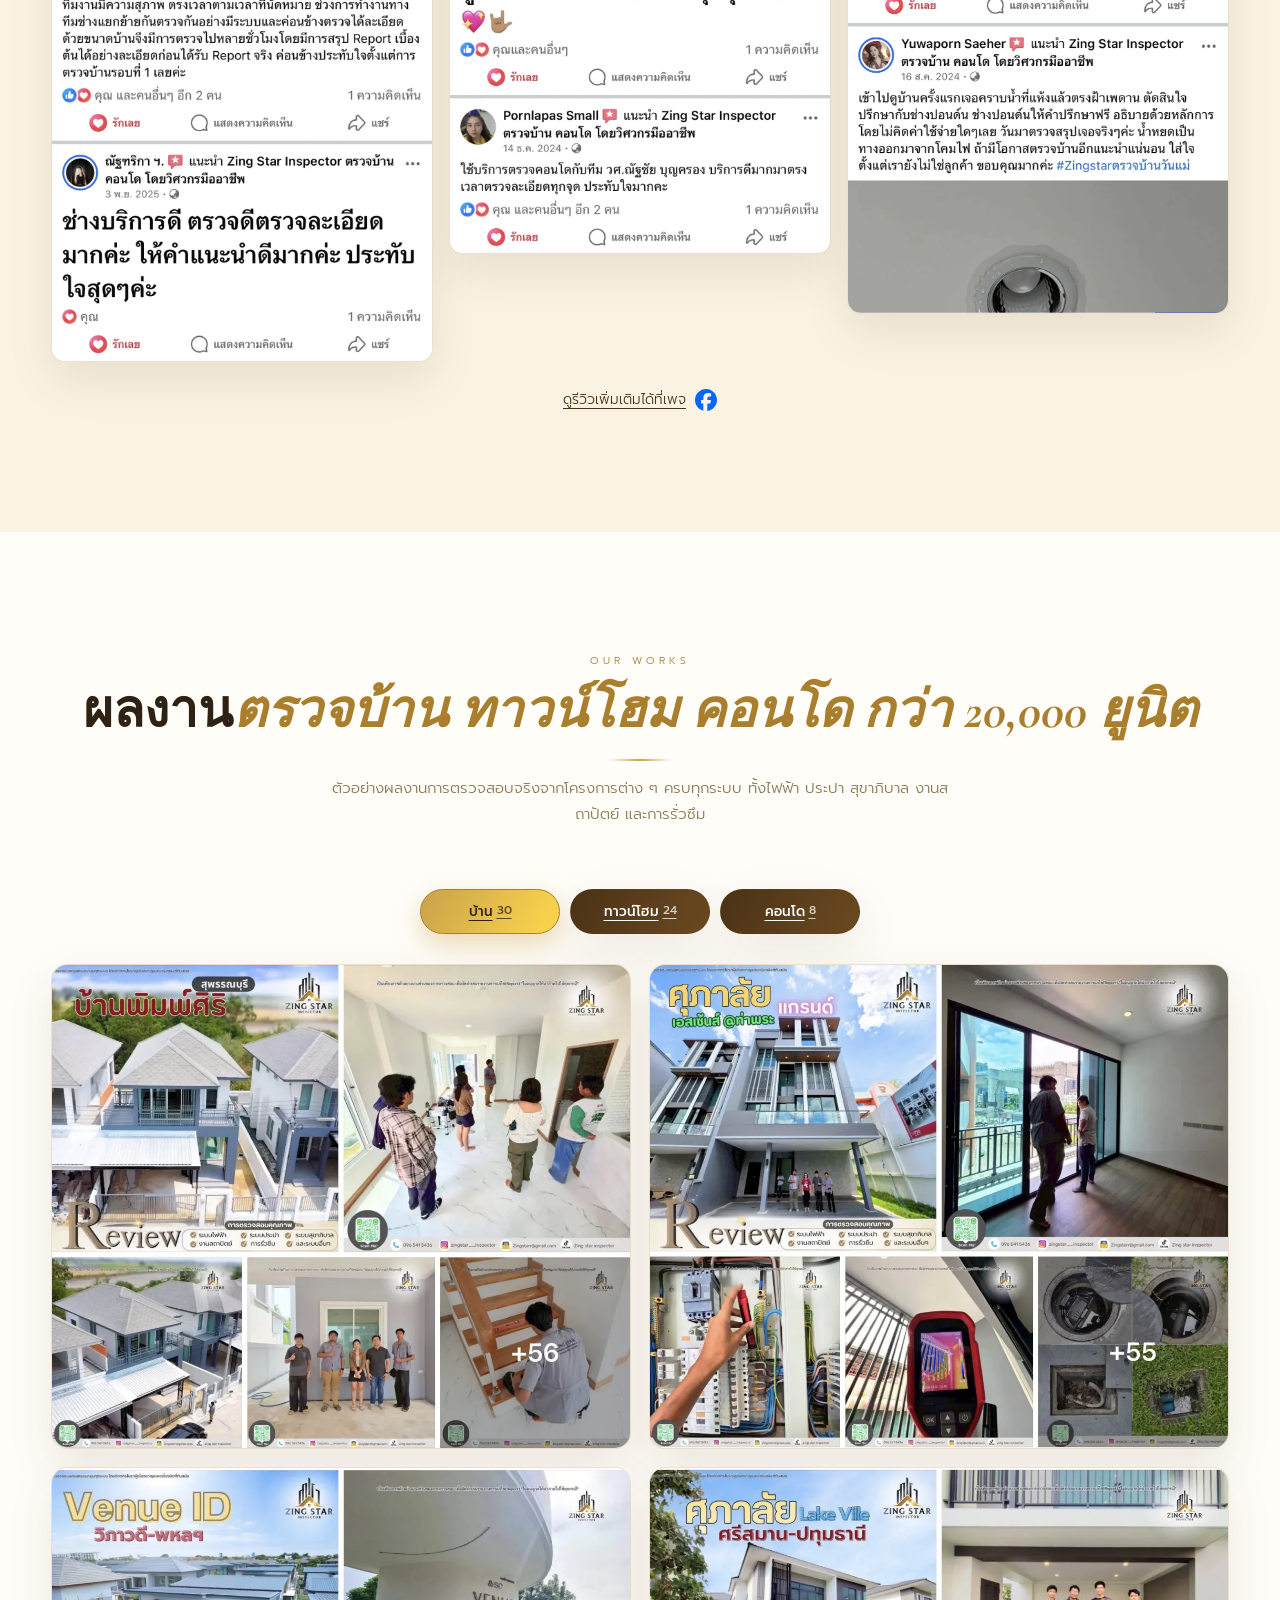
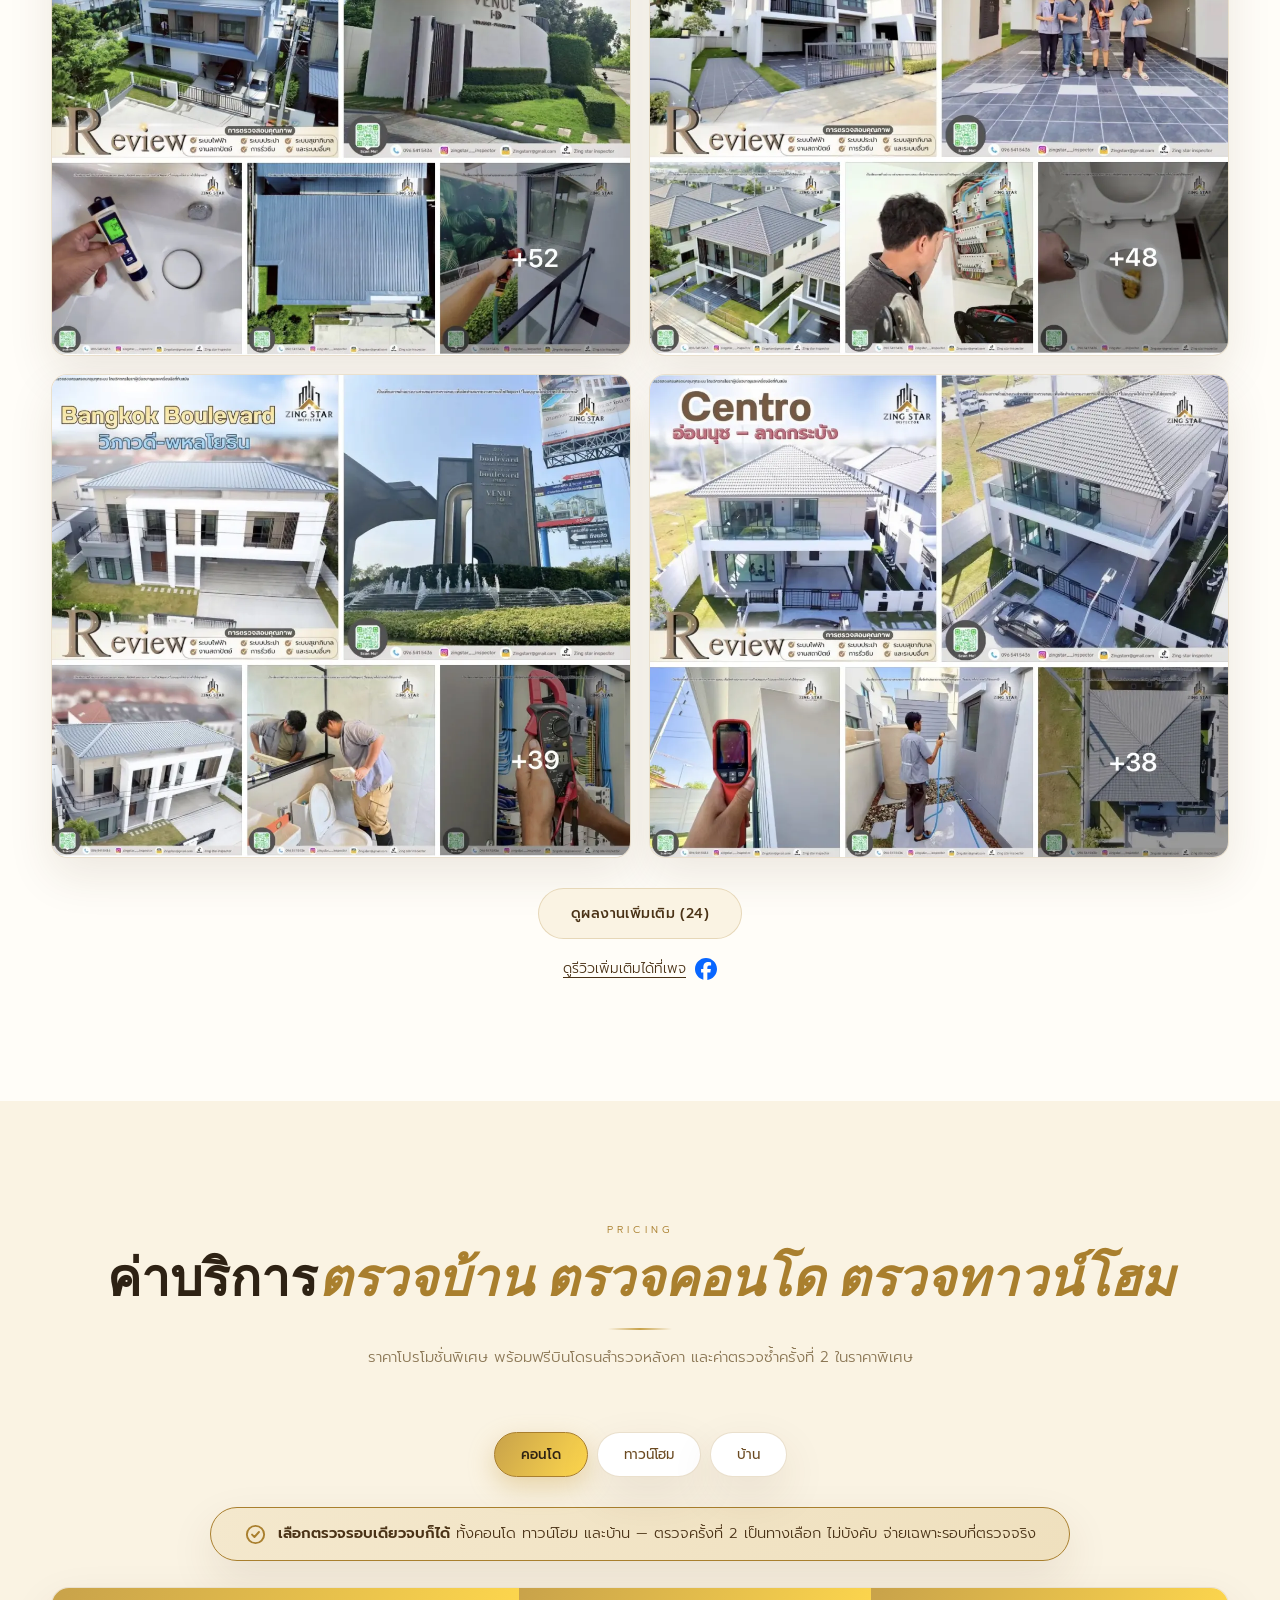
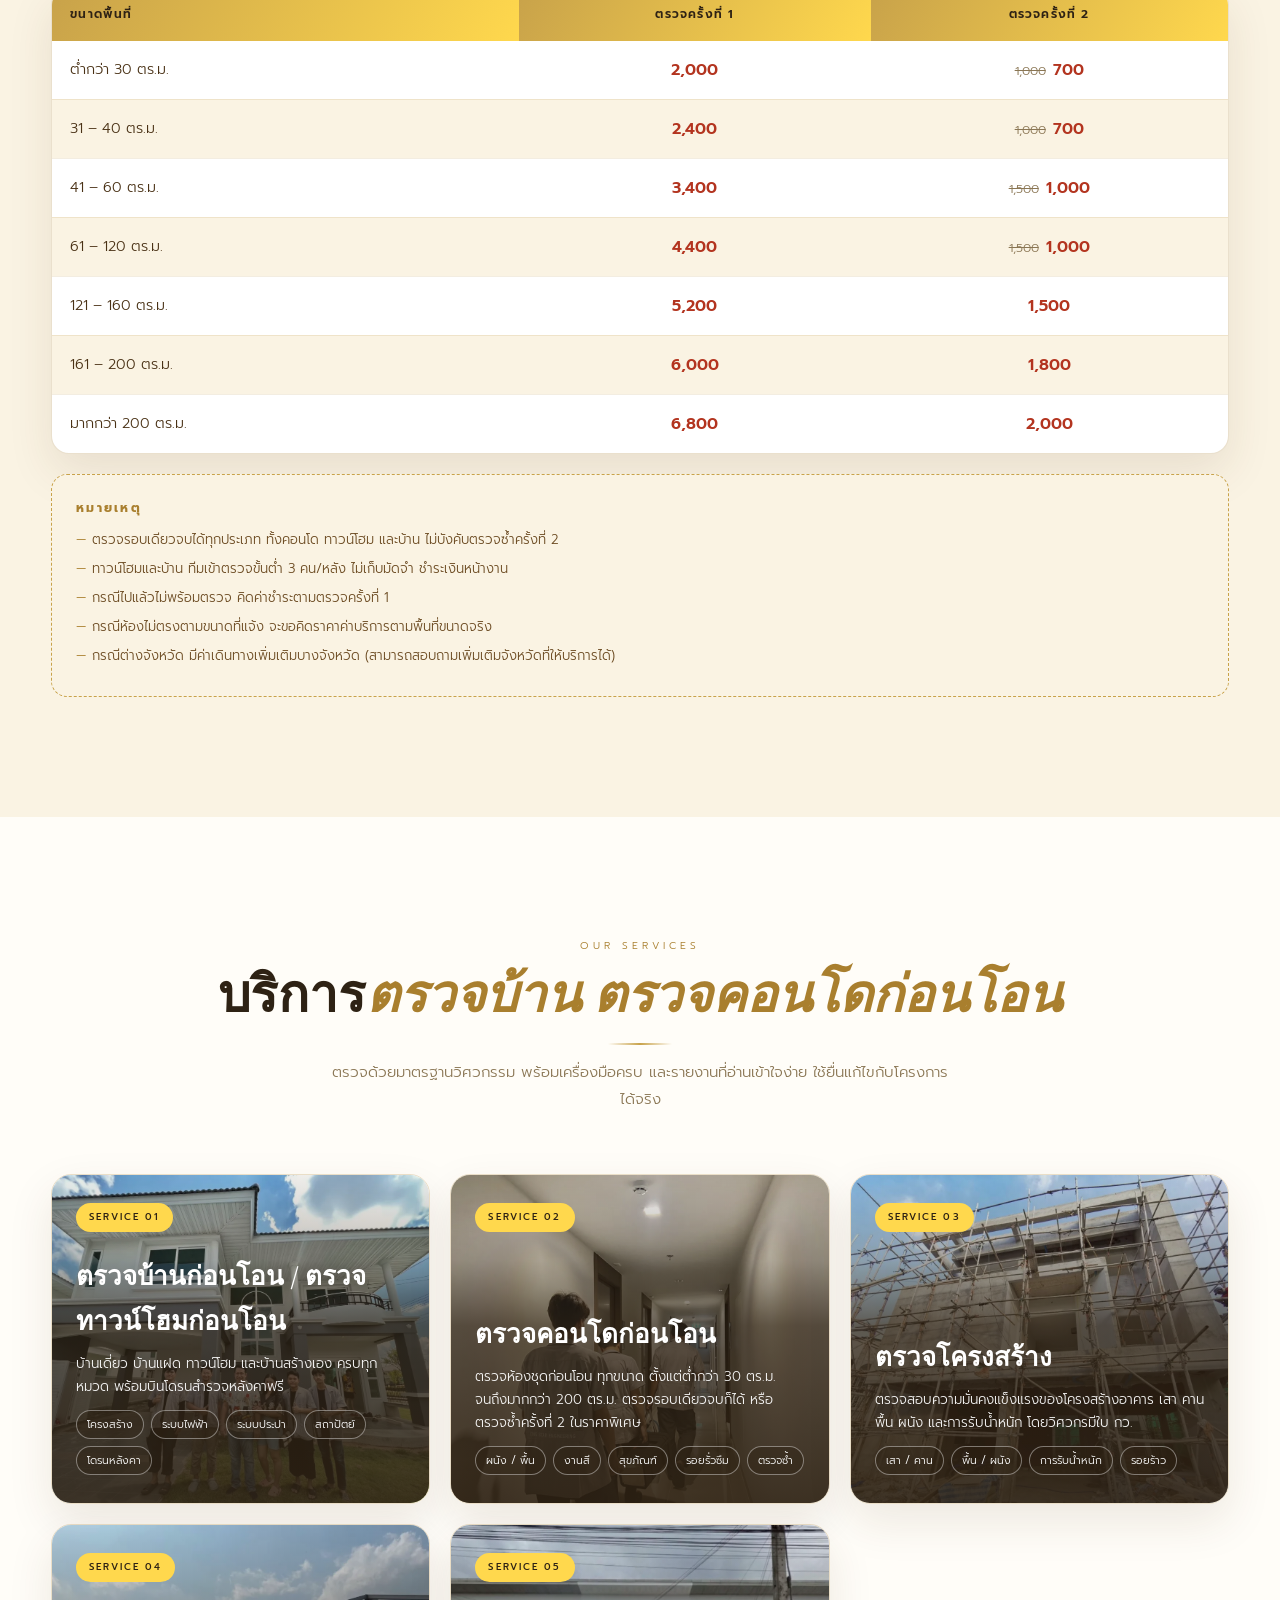
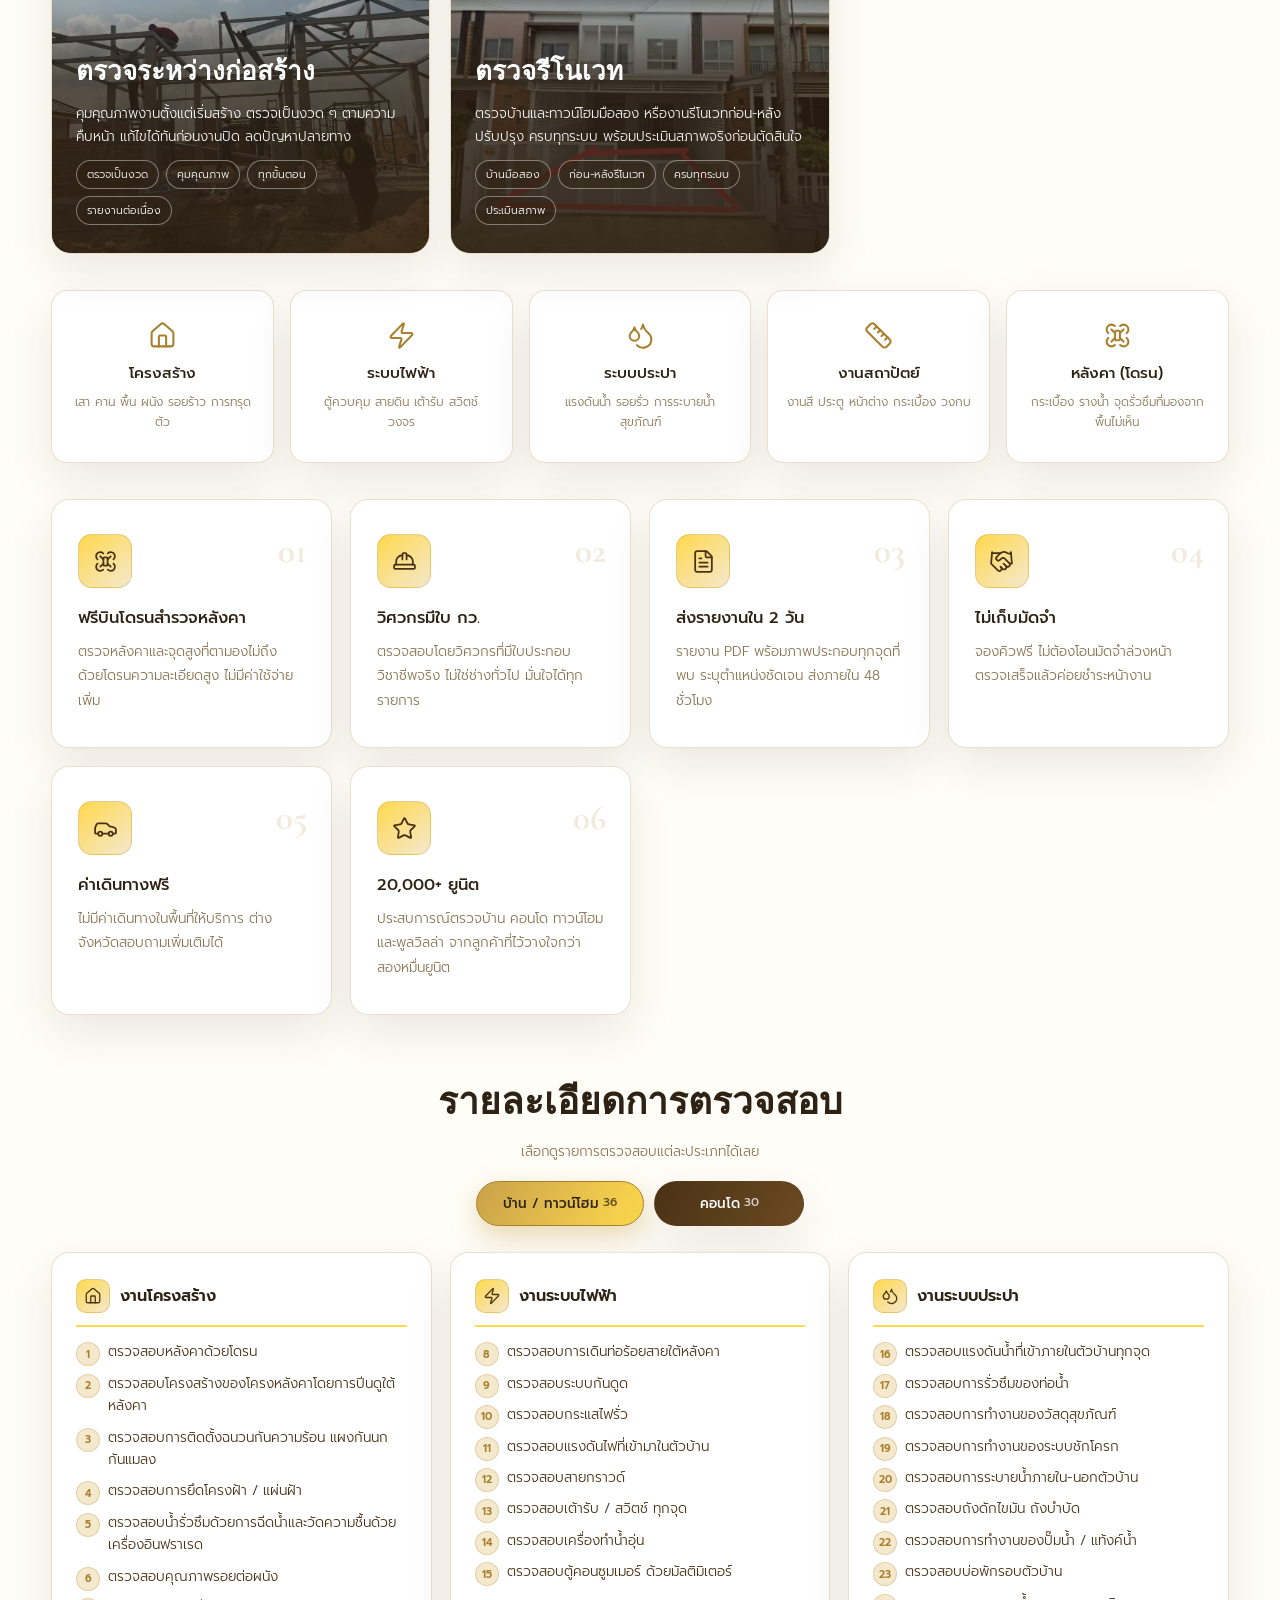
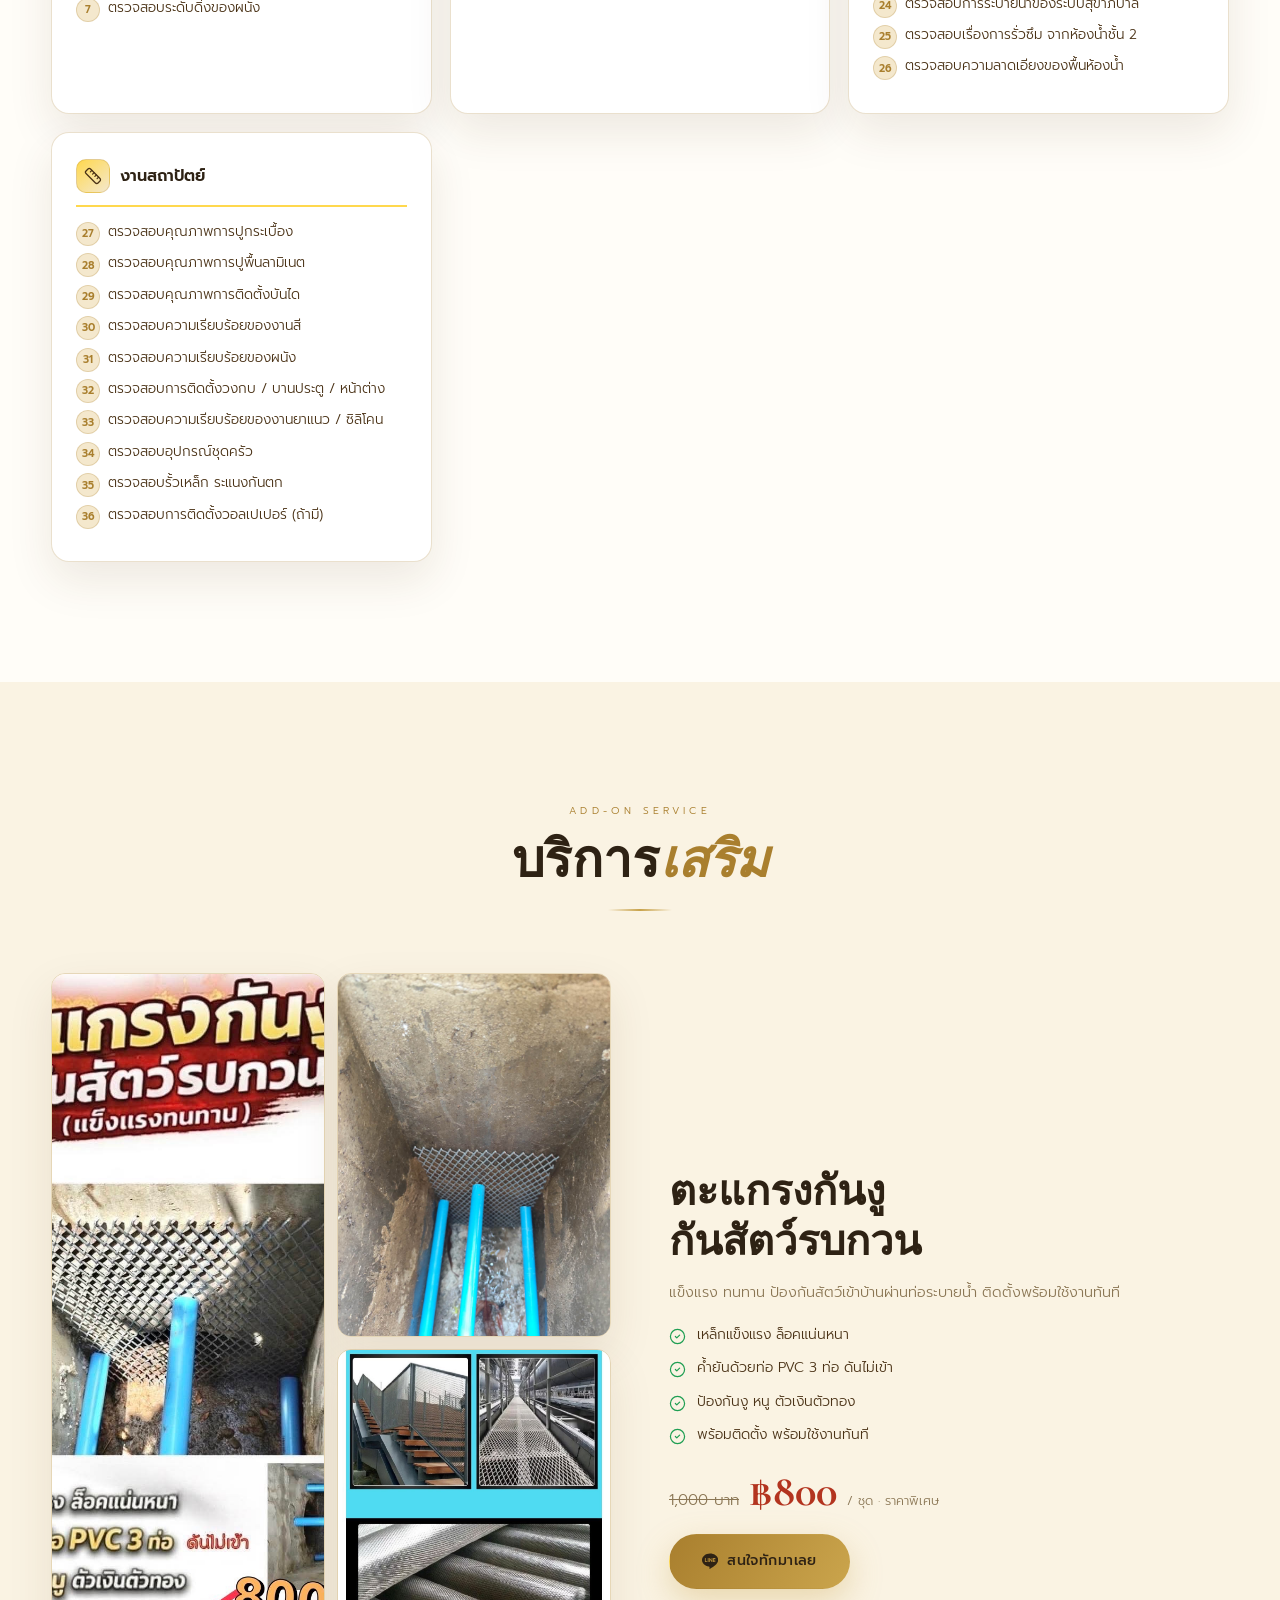
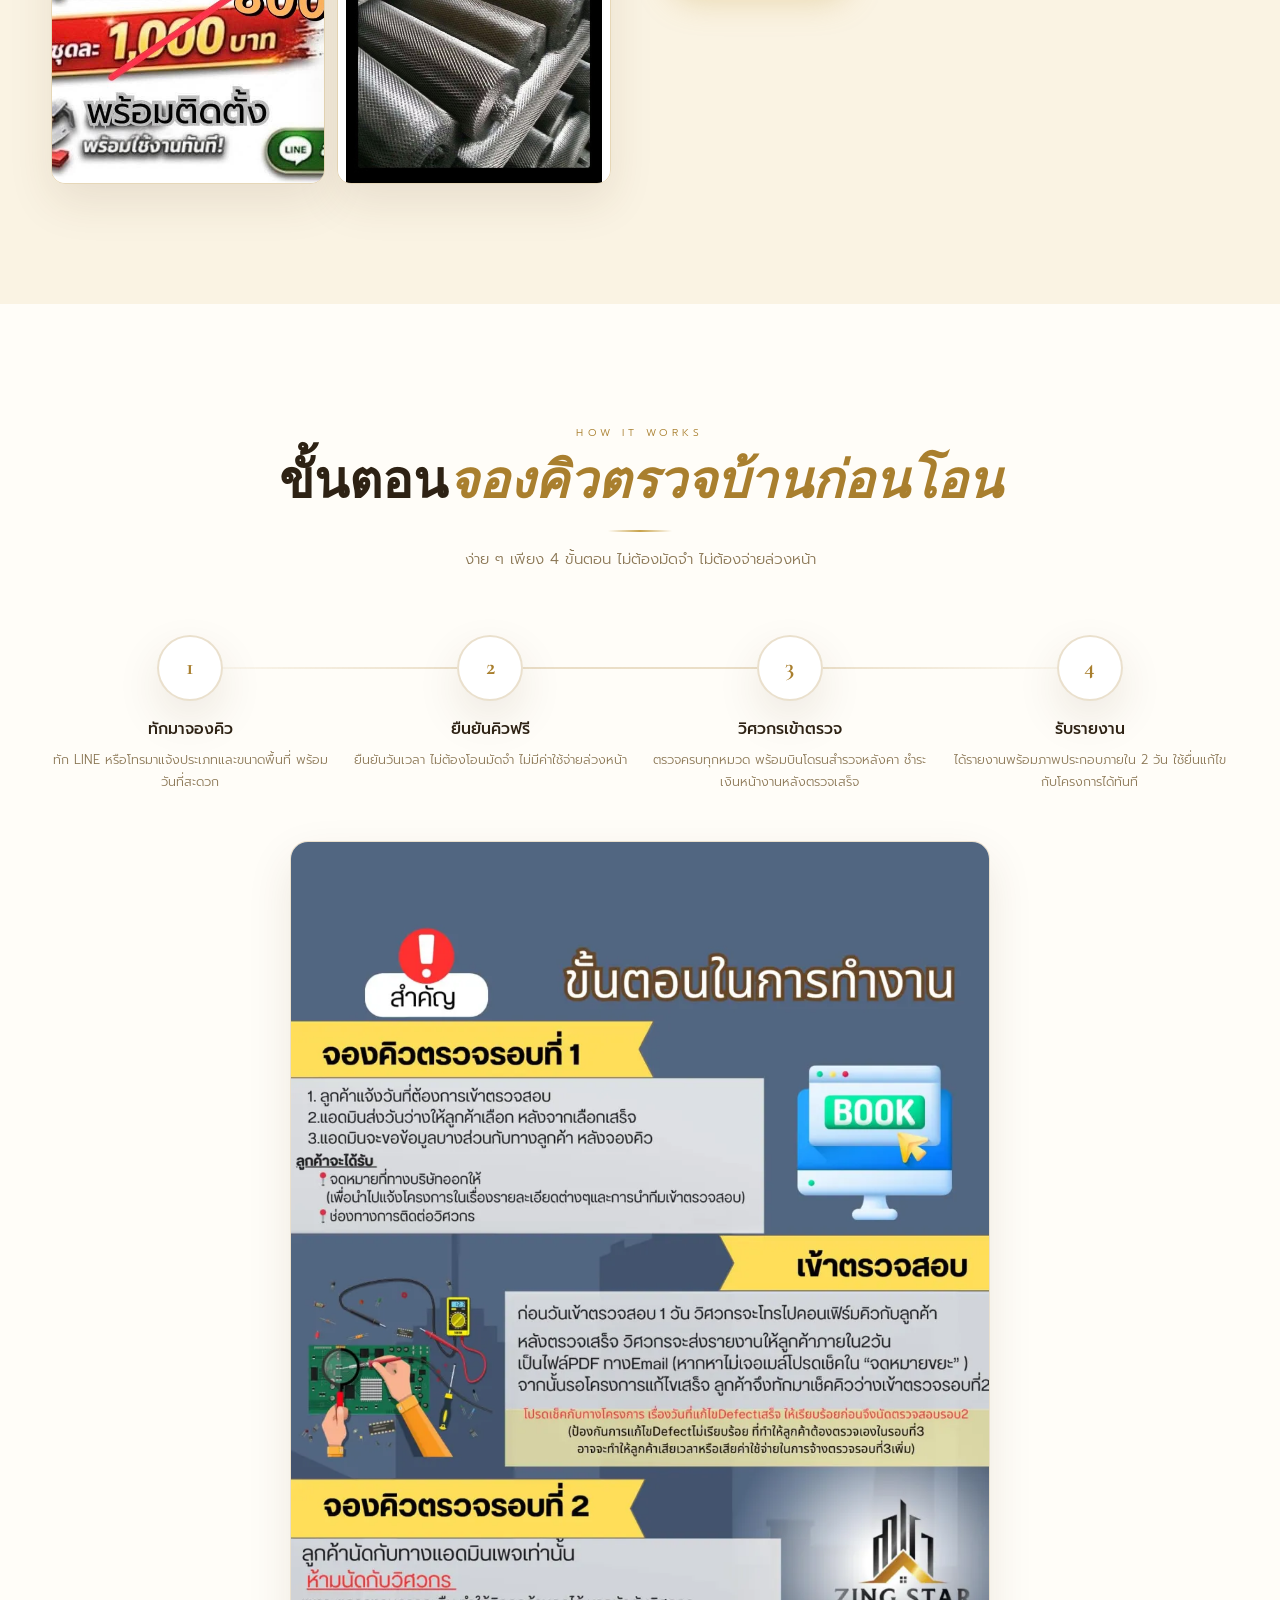
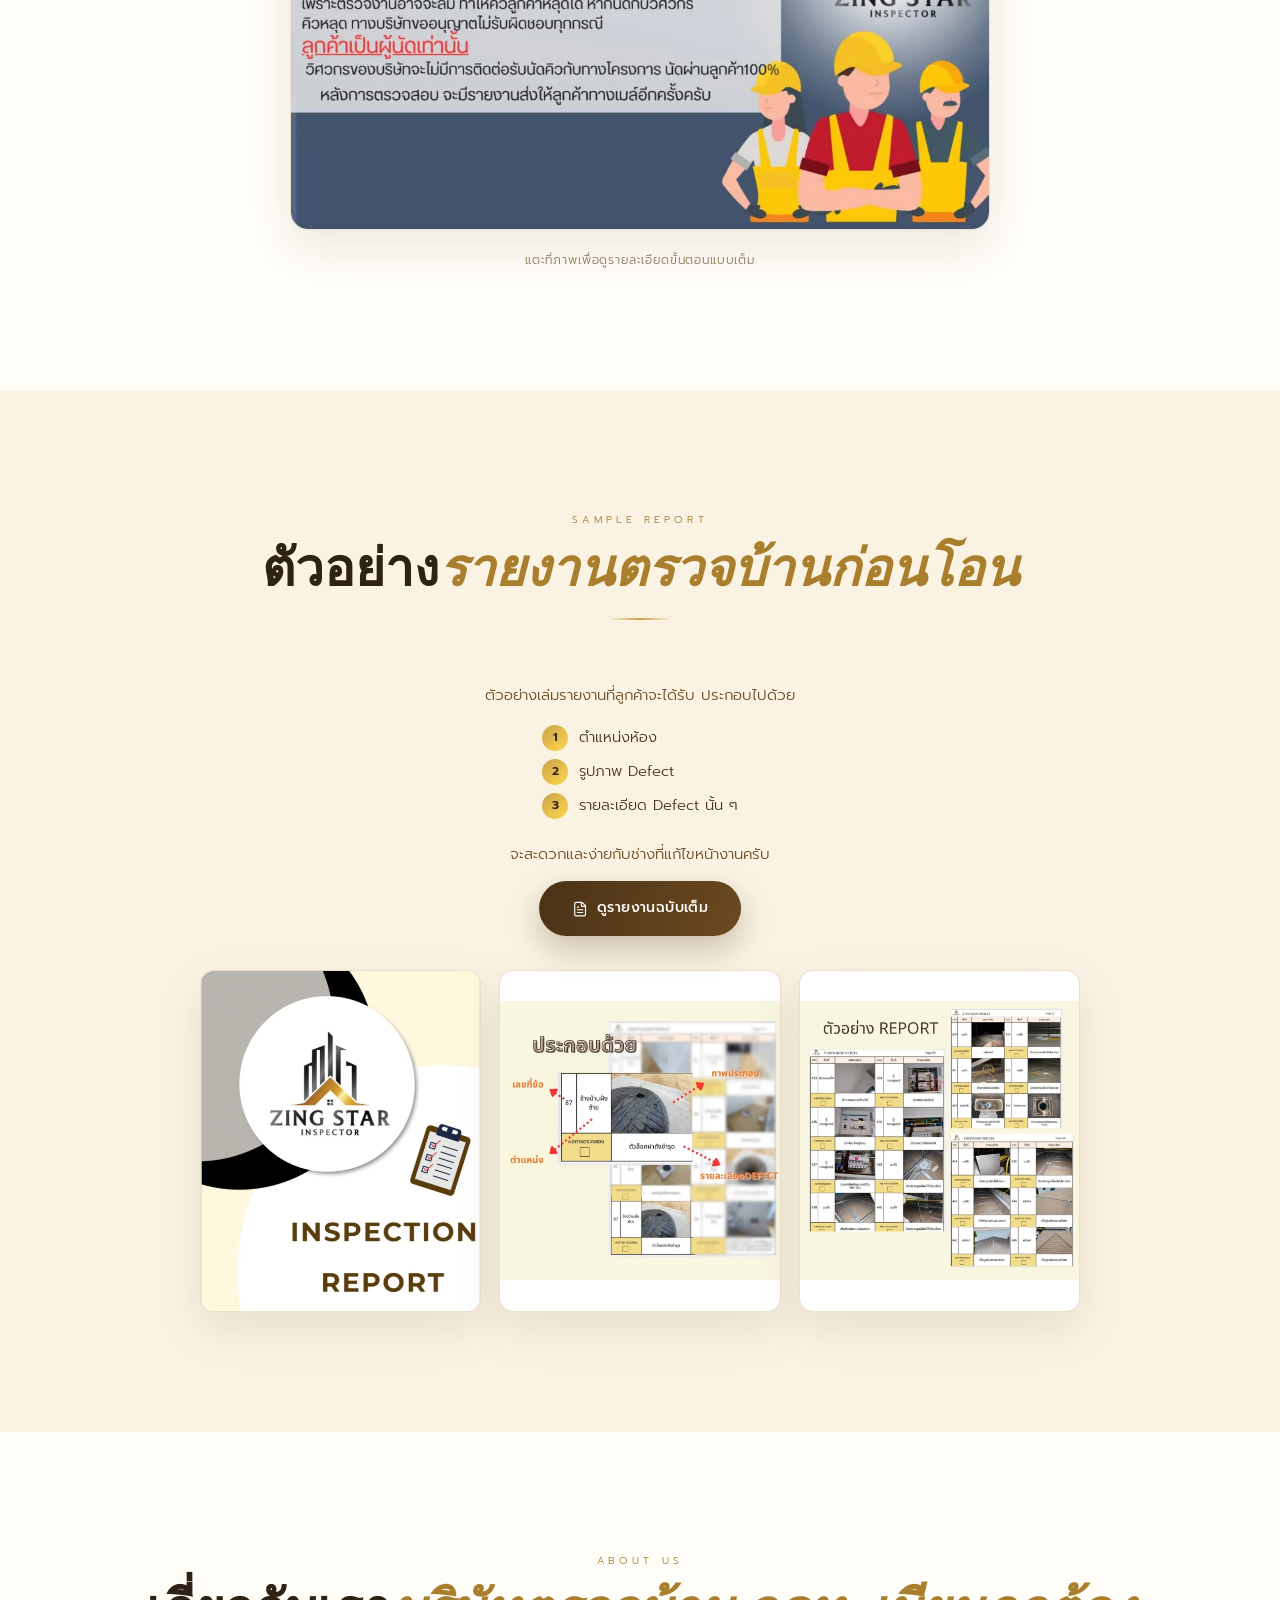
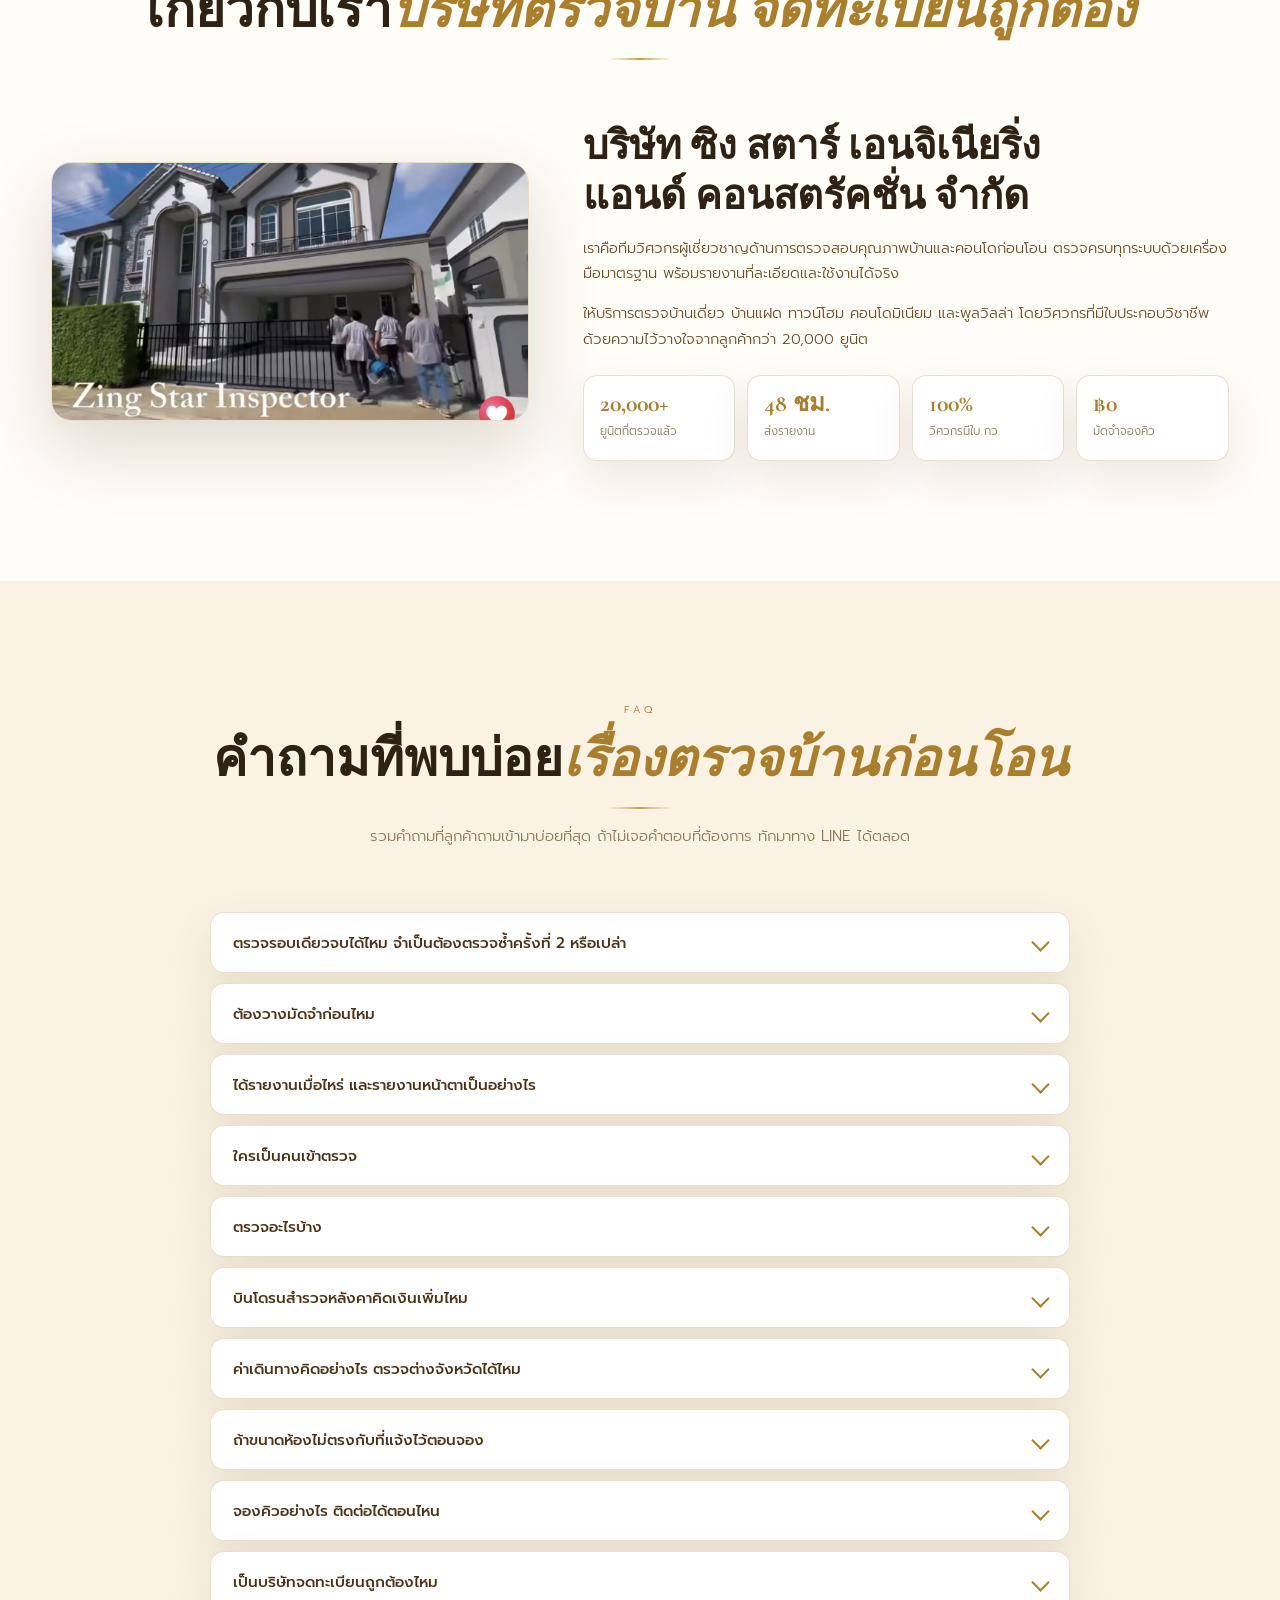
==== commit 15a28941: "Report contact taps to Google Ads, not only to Analytics The Ads conversion action "Contact list" wa" ====
--- a/index.html
+++ b/index.html
@@ -790,6 +790,7 @@
   function gtag(){dataLayer.push(arguments);}
   gtag('js', new Date());
   gtag('config', 'G-CSRMK1EQC5');
+  gtag('config', 'AW-18429192825');
 </script>
 <noscript>
 <style>
@@ -2297,6 +2298,7 @@
   if(!m)return;
   var s=a.closest('[id]');
   gtag('event','contact_click',{method:m,section:s?s.id:'page'});
+  gtag('event','conversion',{send_to:'AW-18429192825/AQrBCI68j_AcEPnU3NNE',value:1,currency:'THB'});
 });
 </script>
 </body>
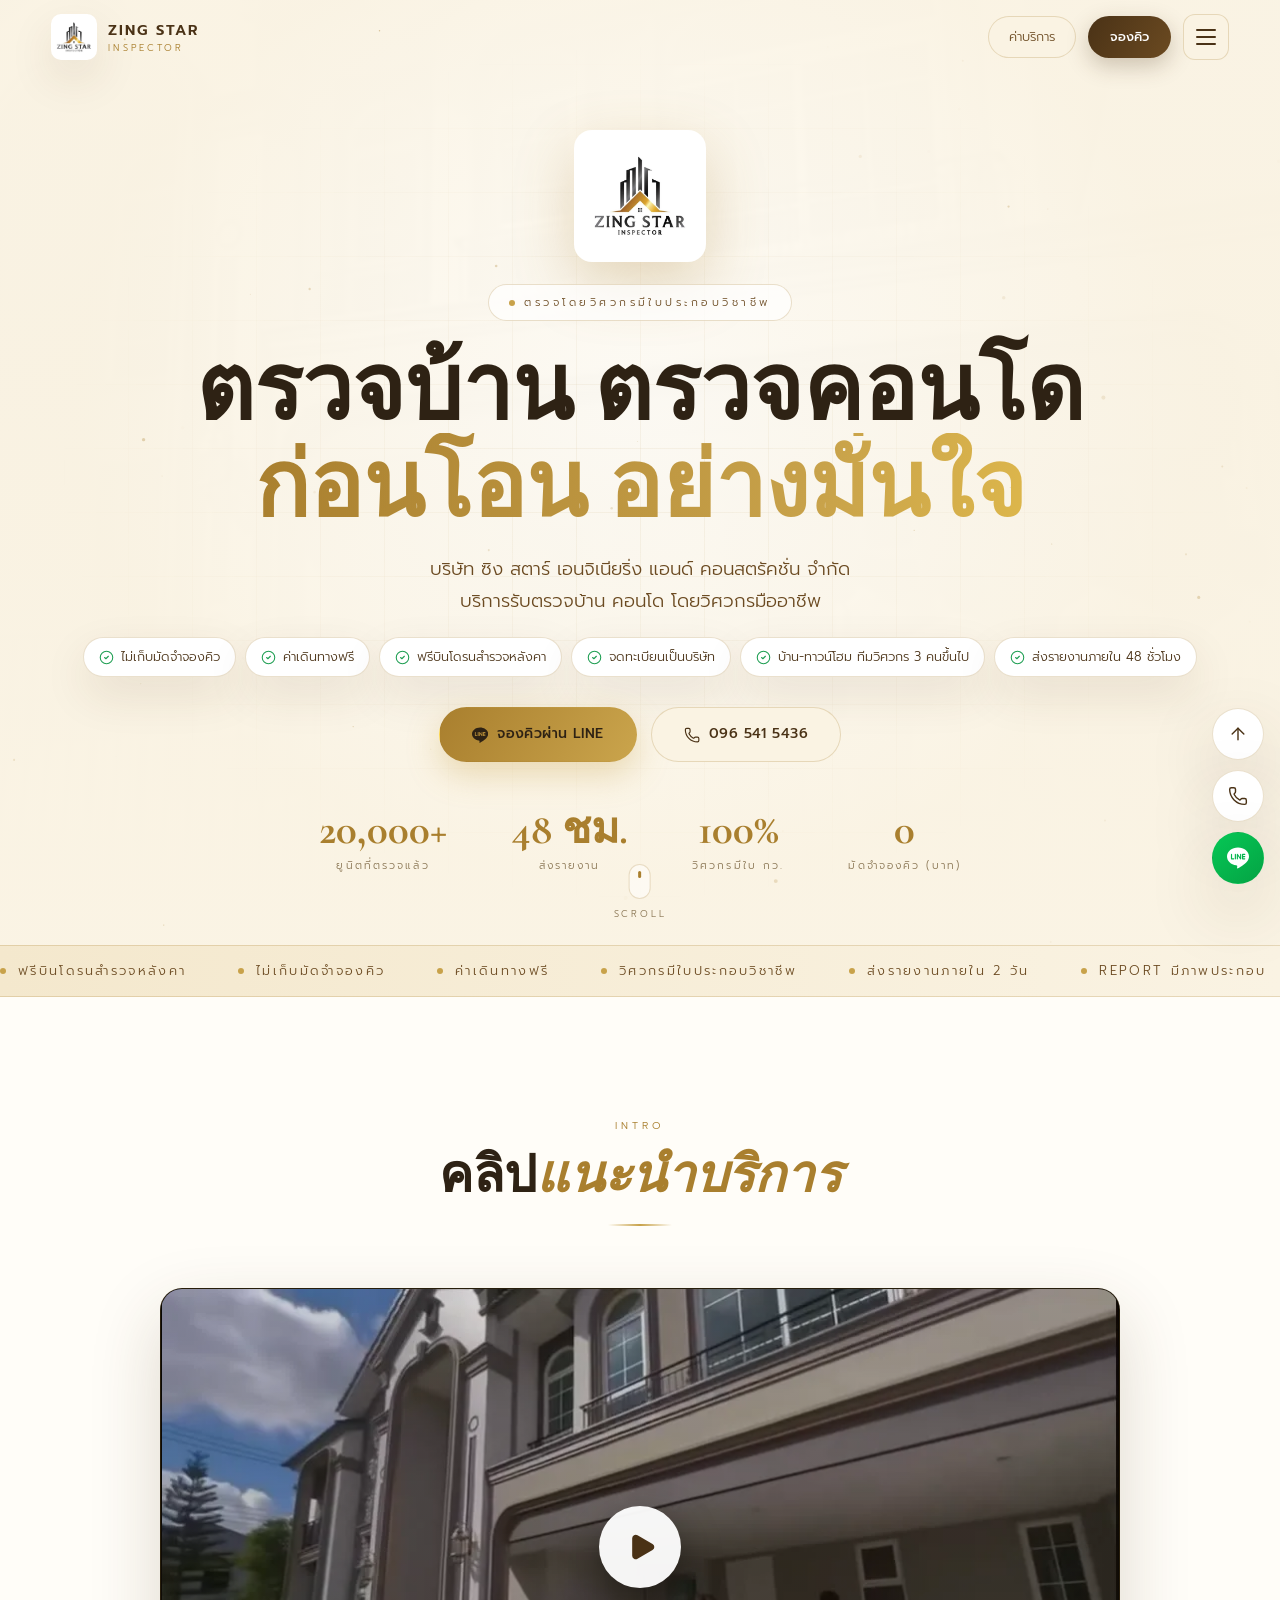
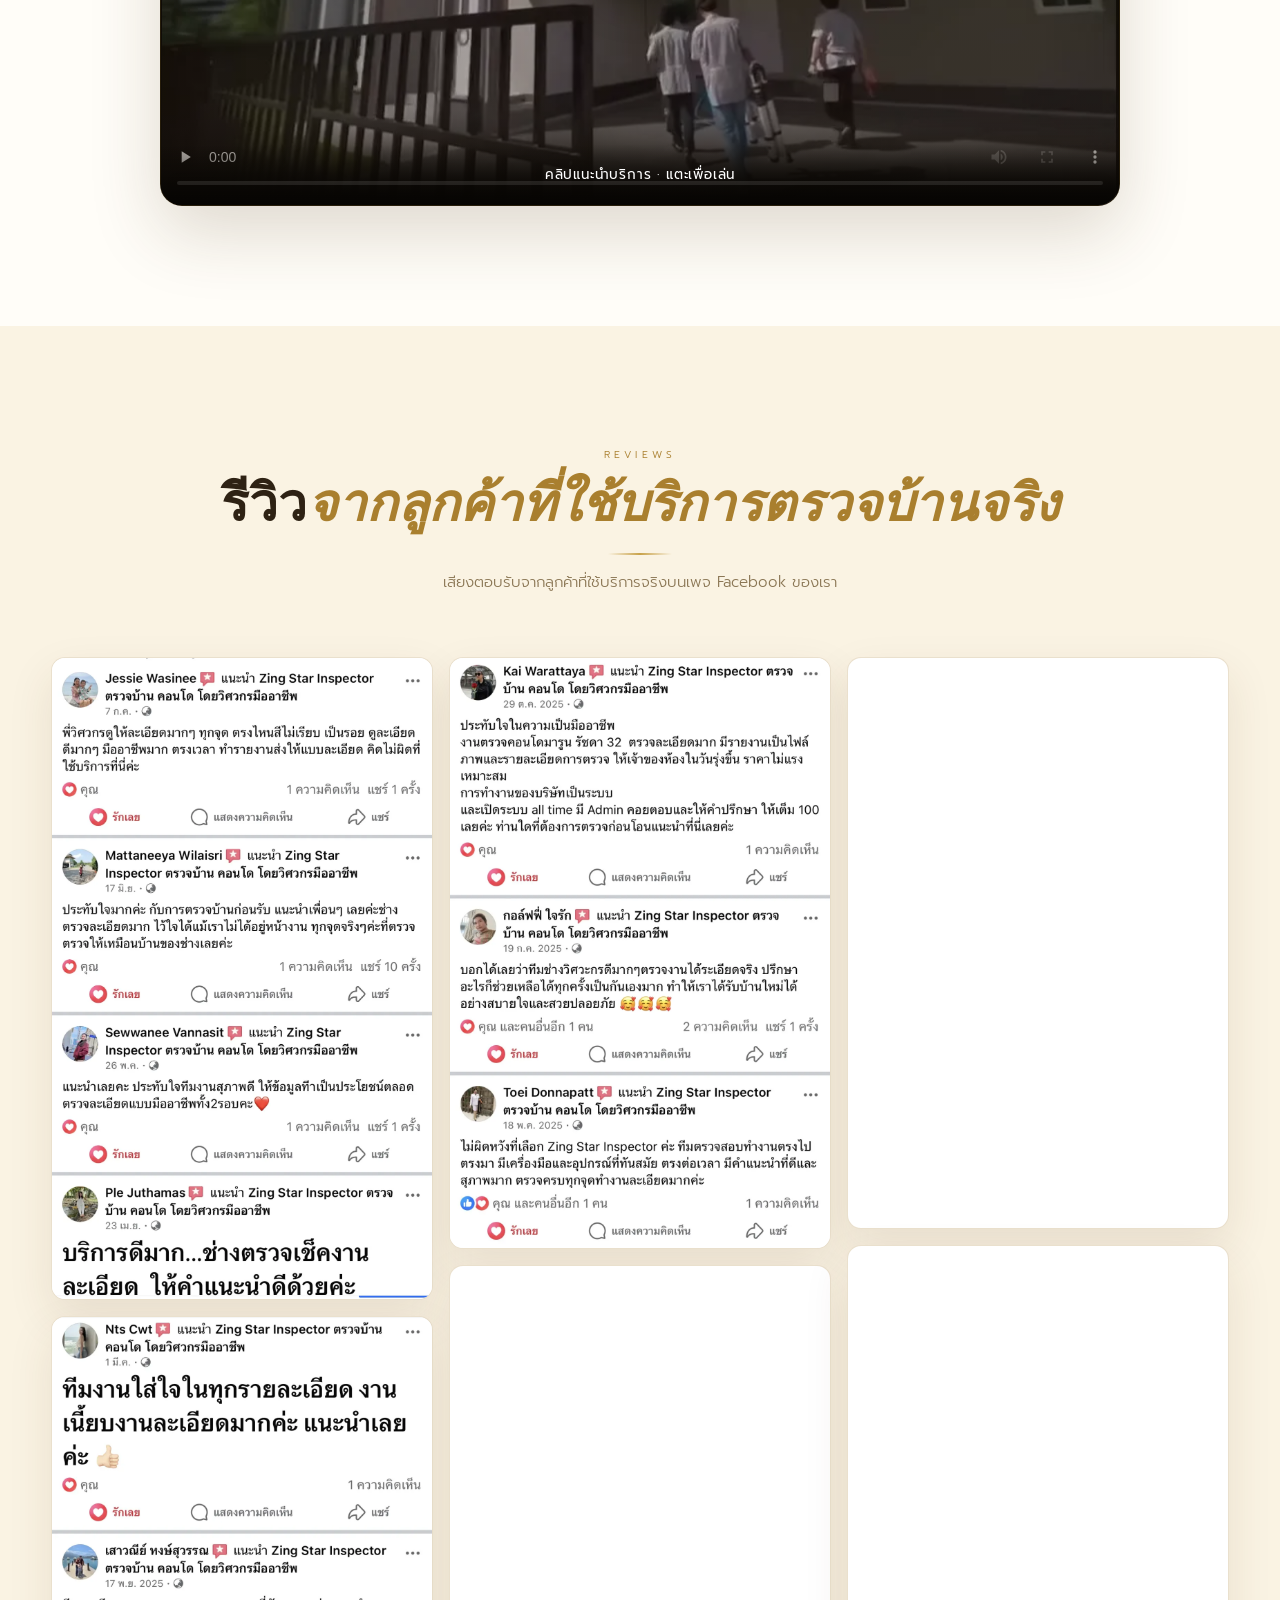
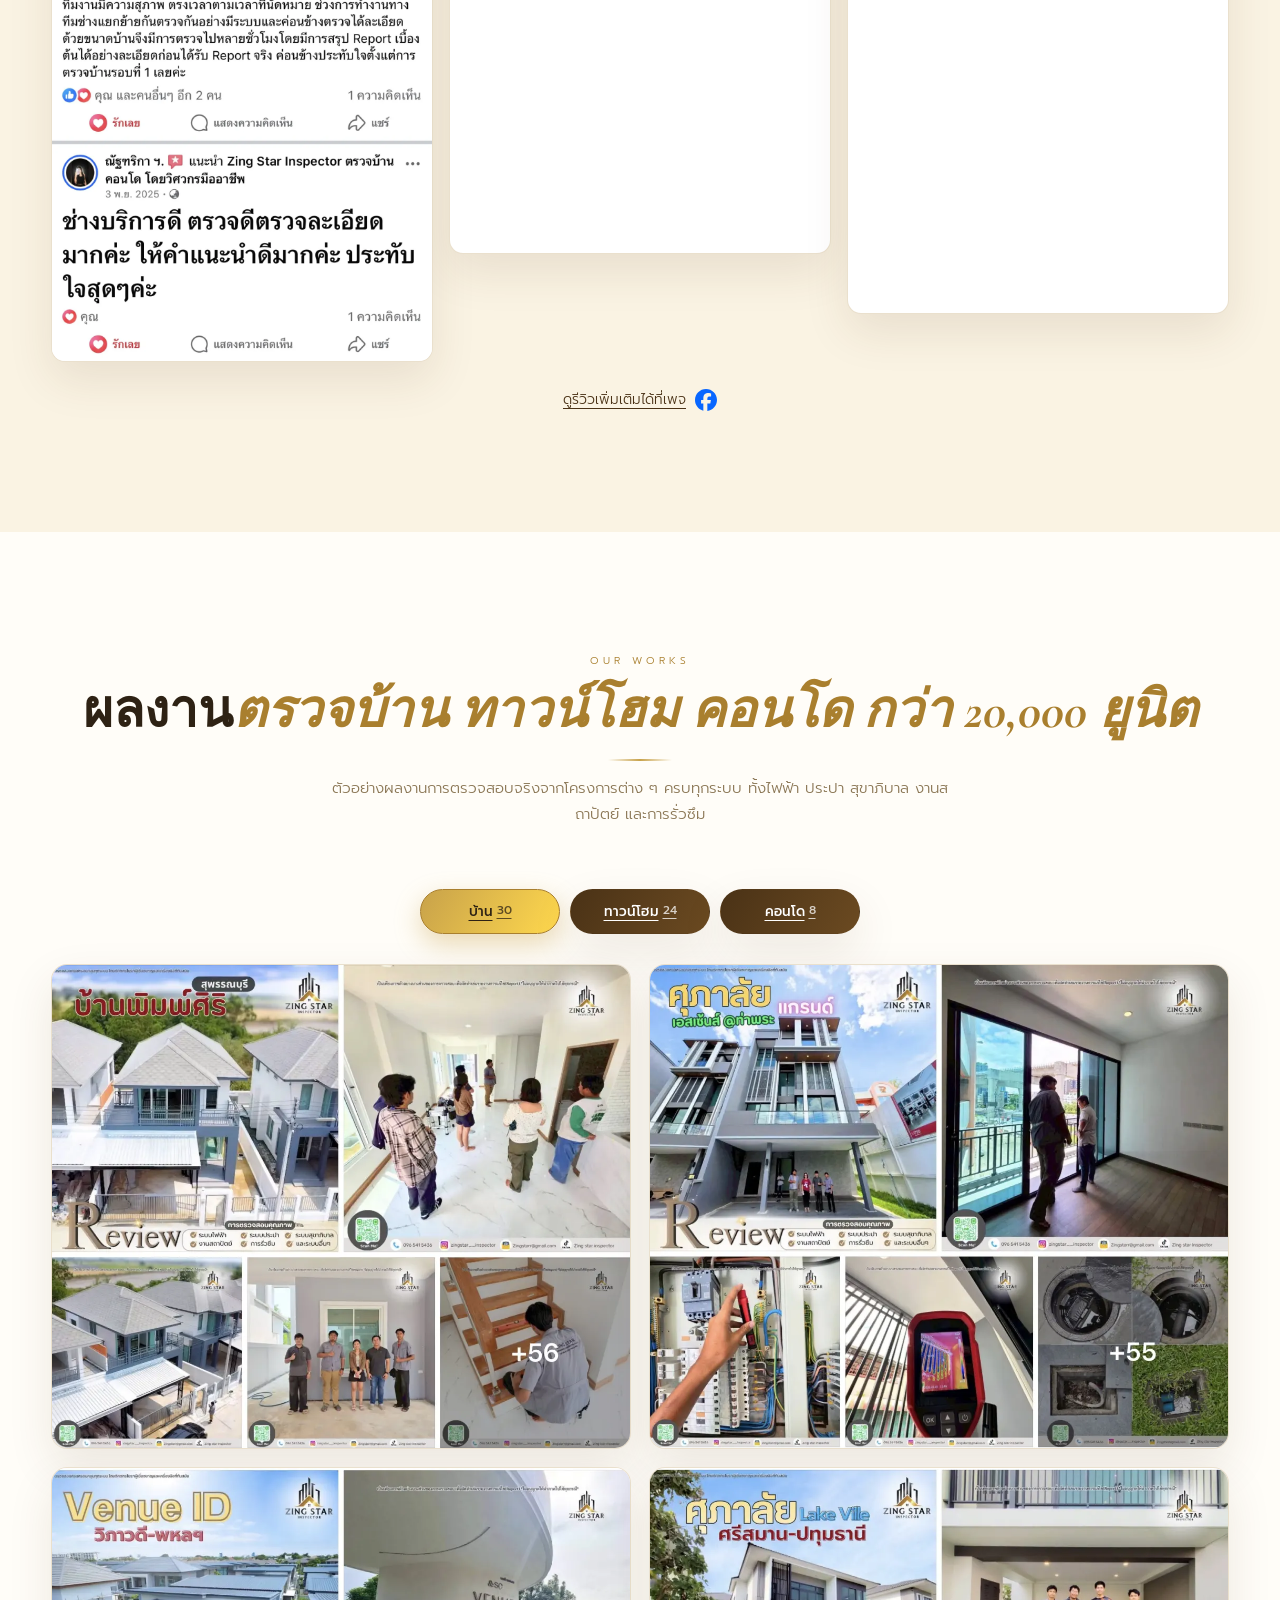
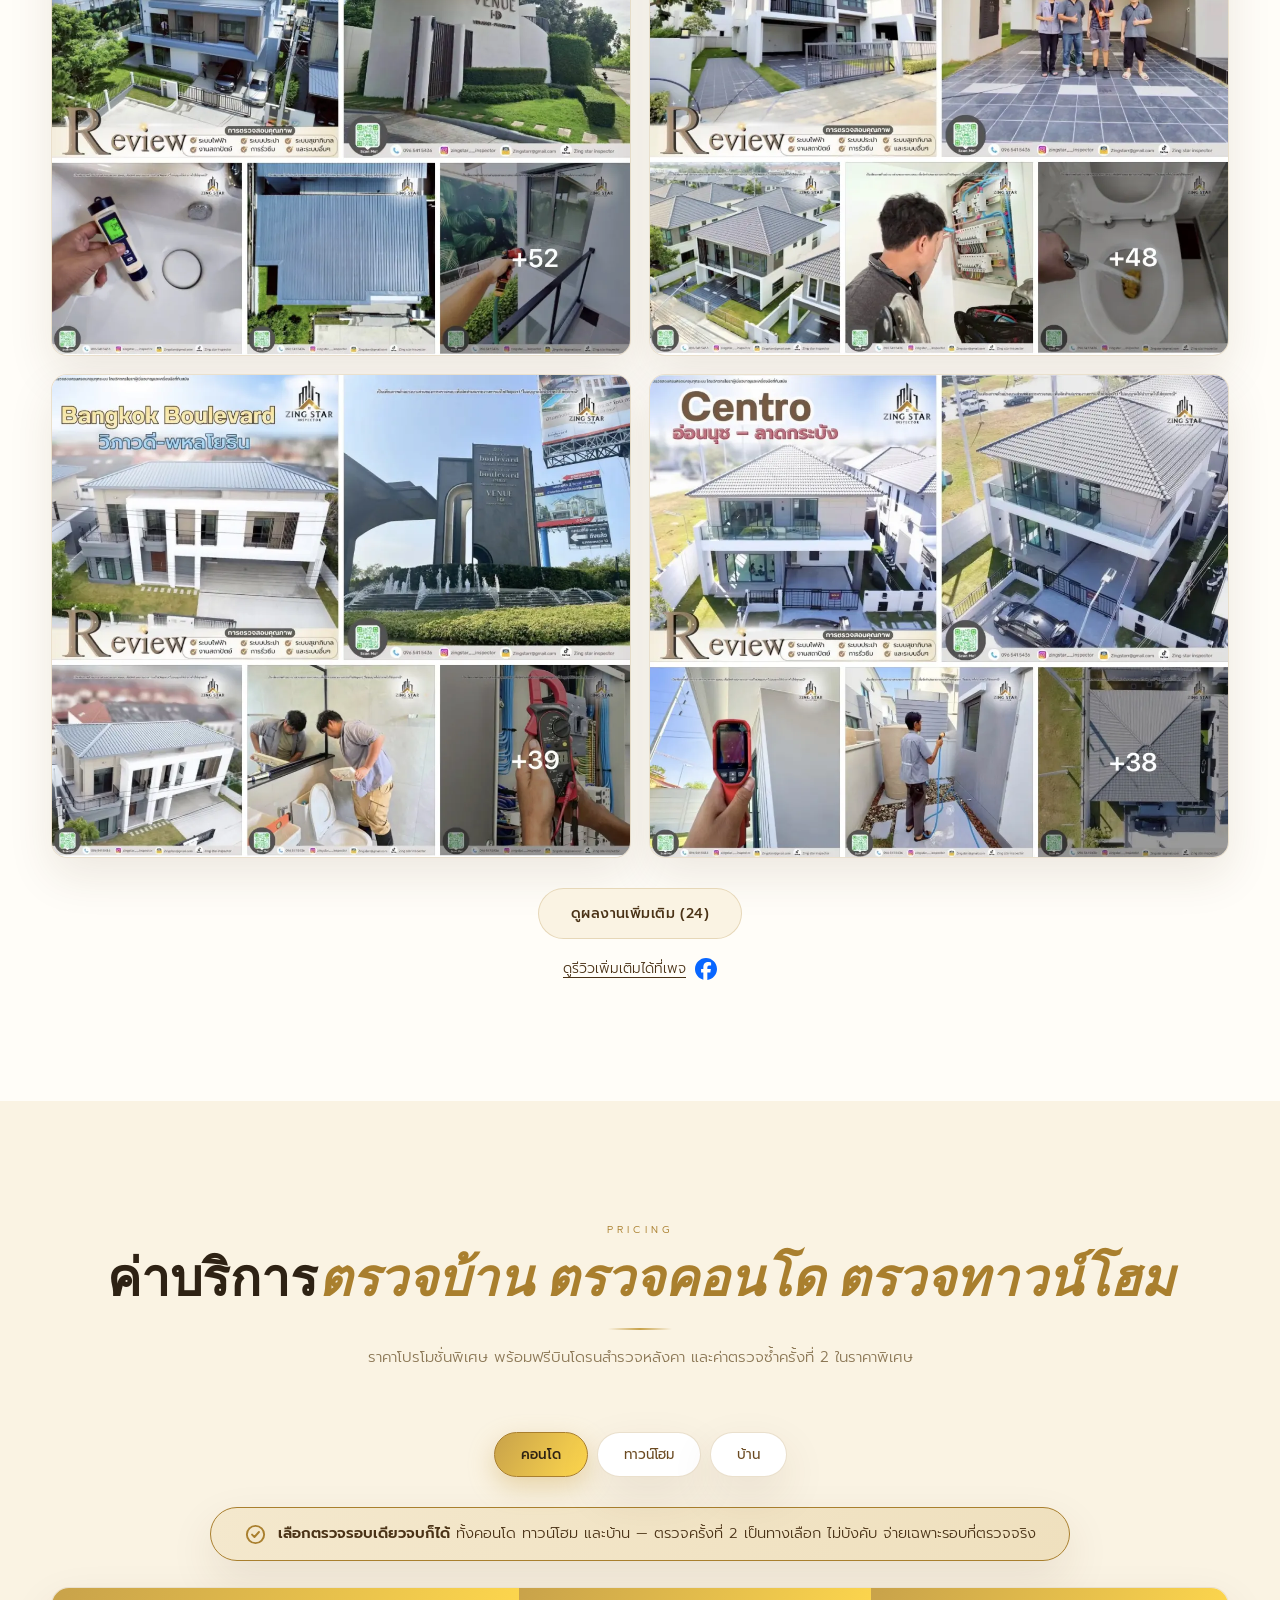
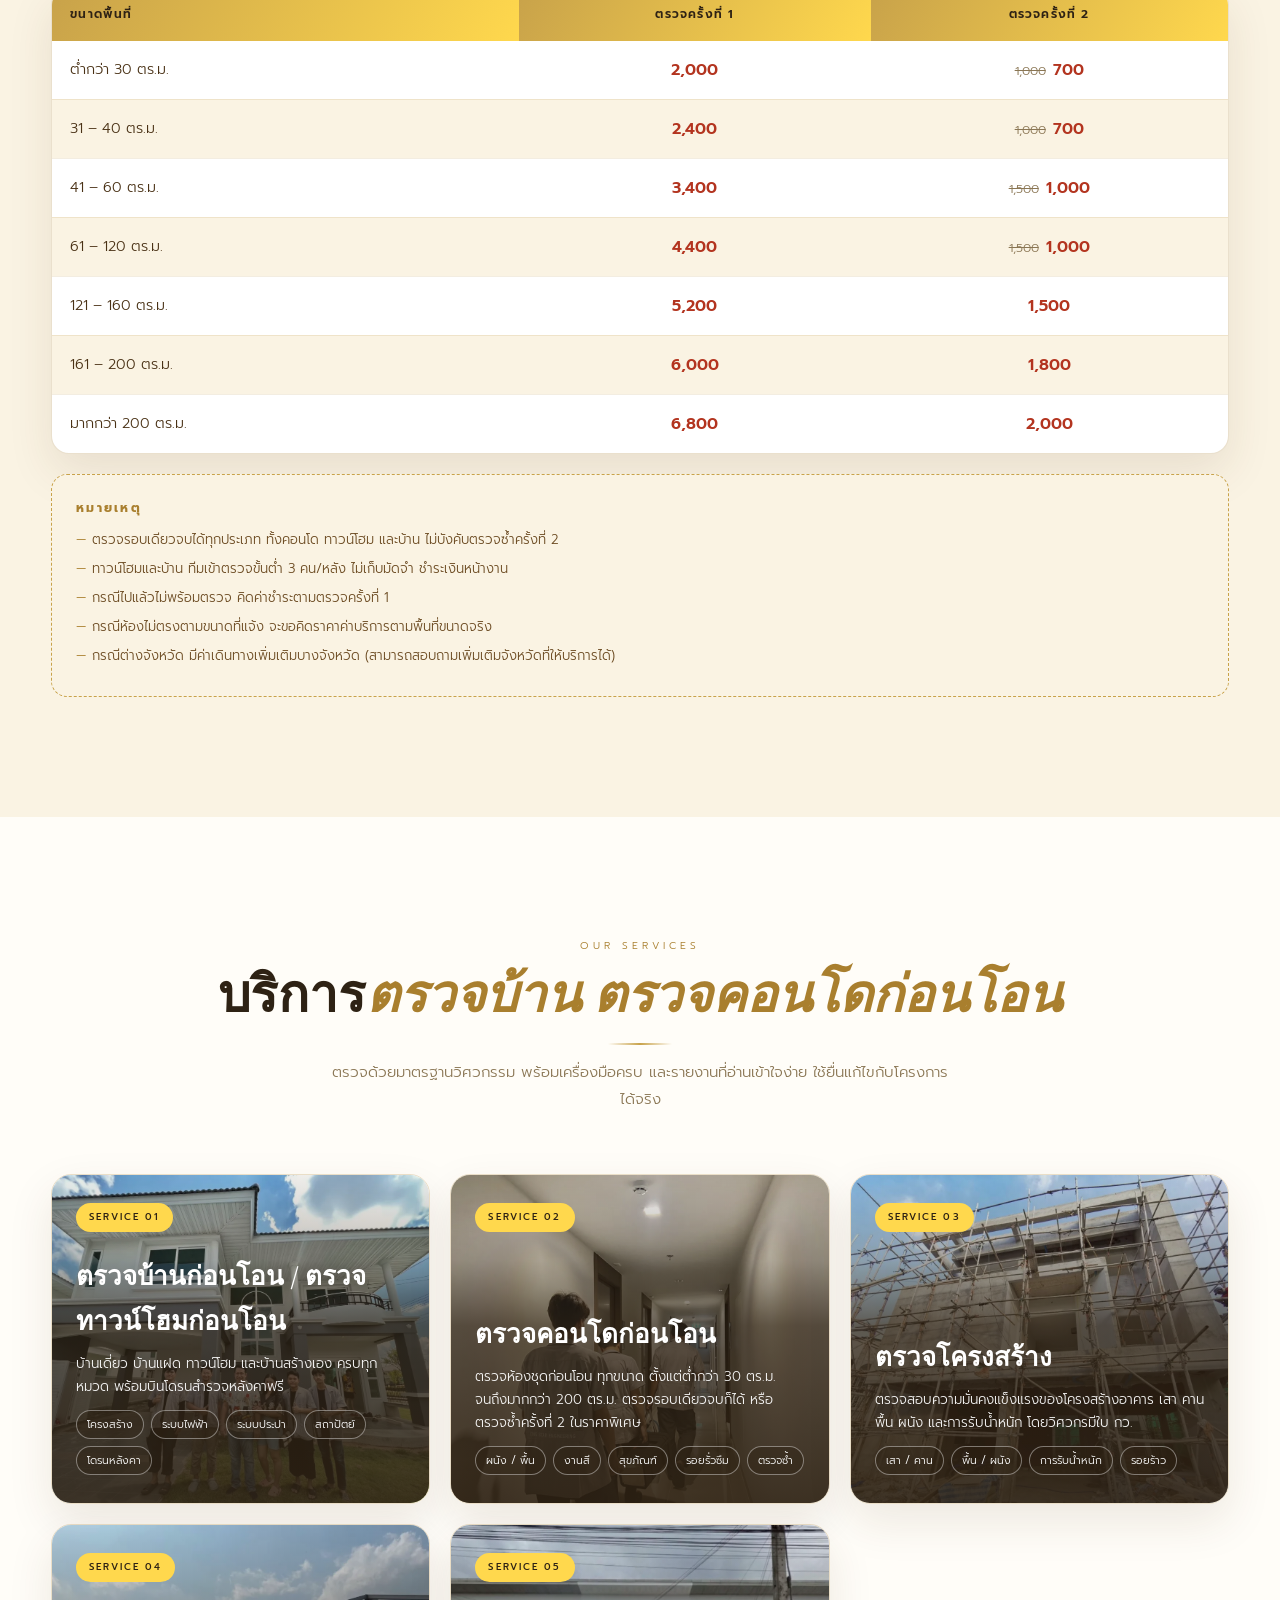
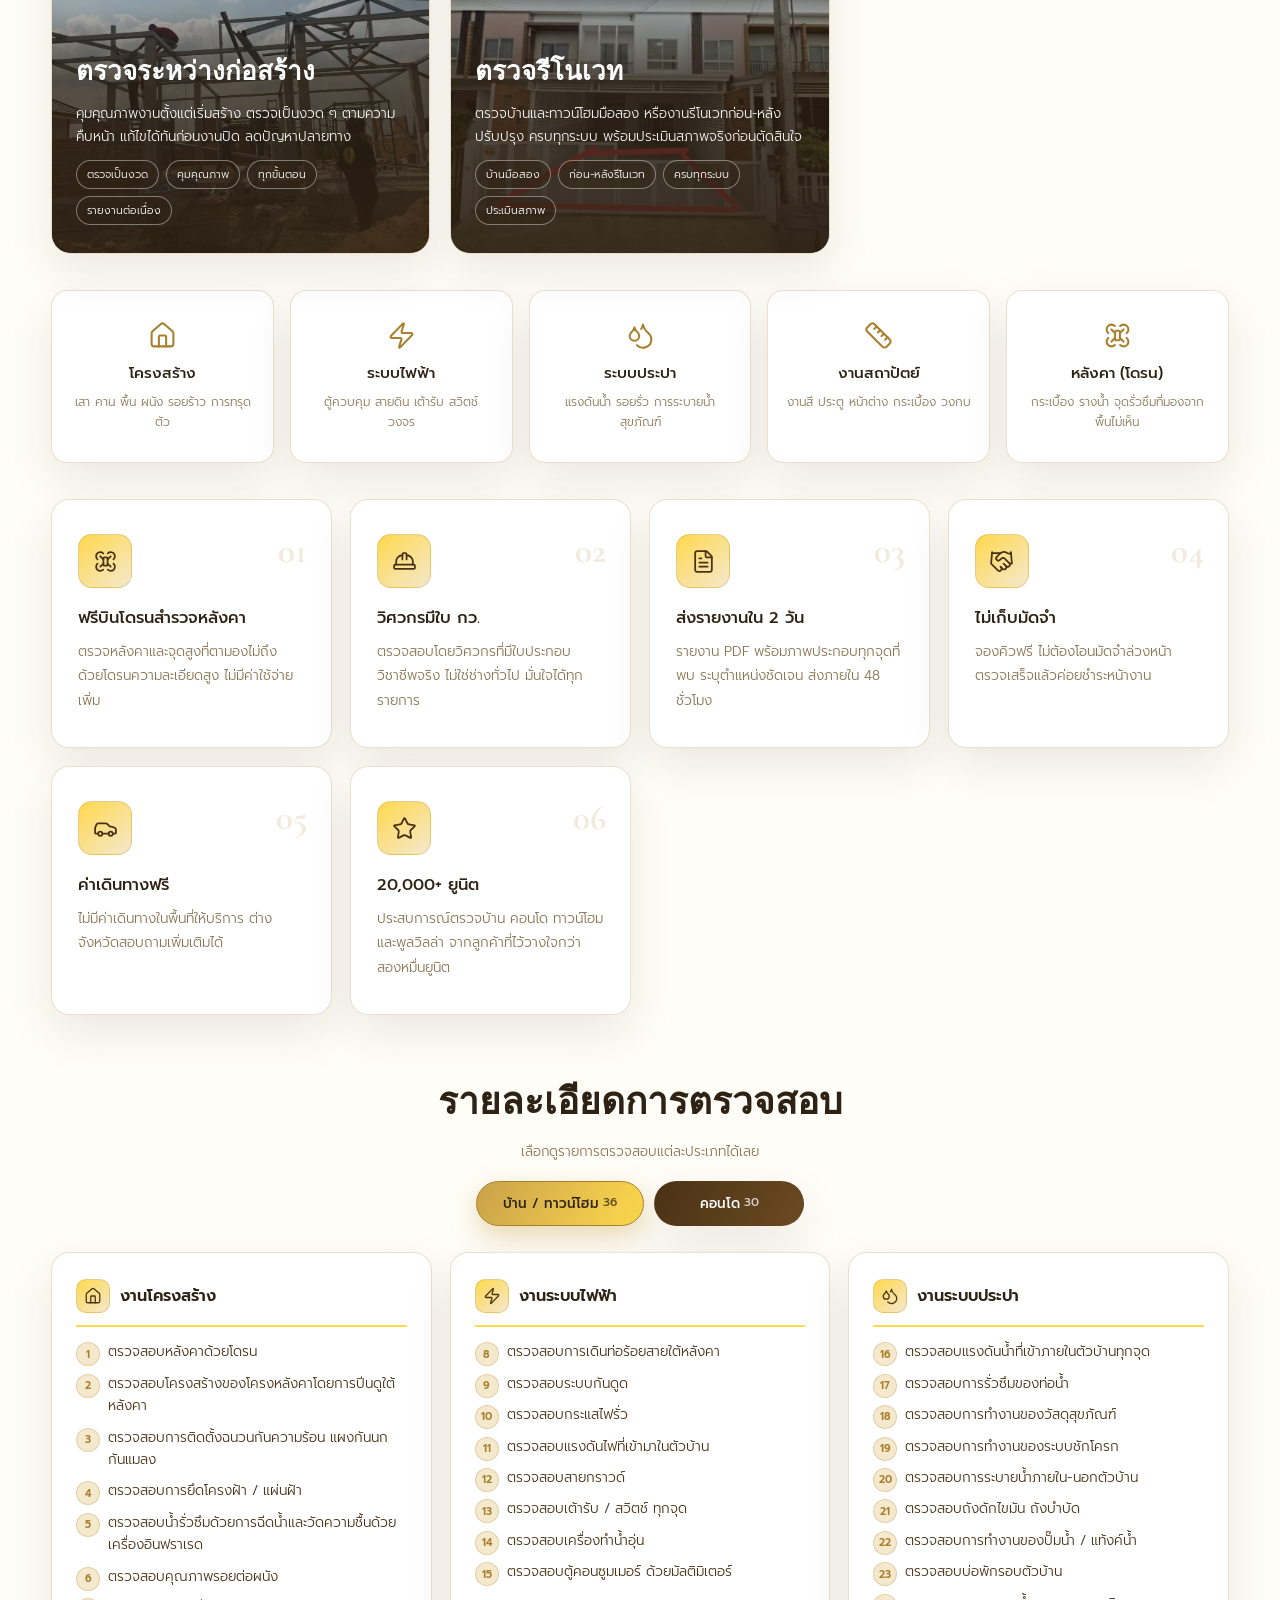
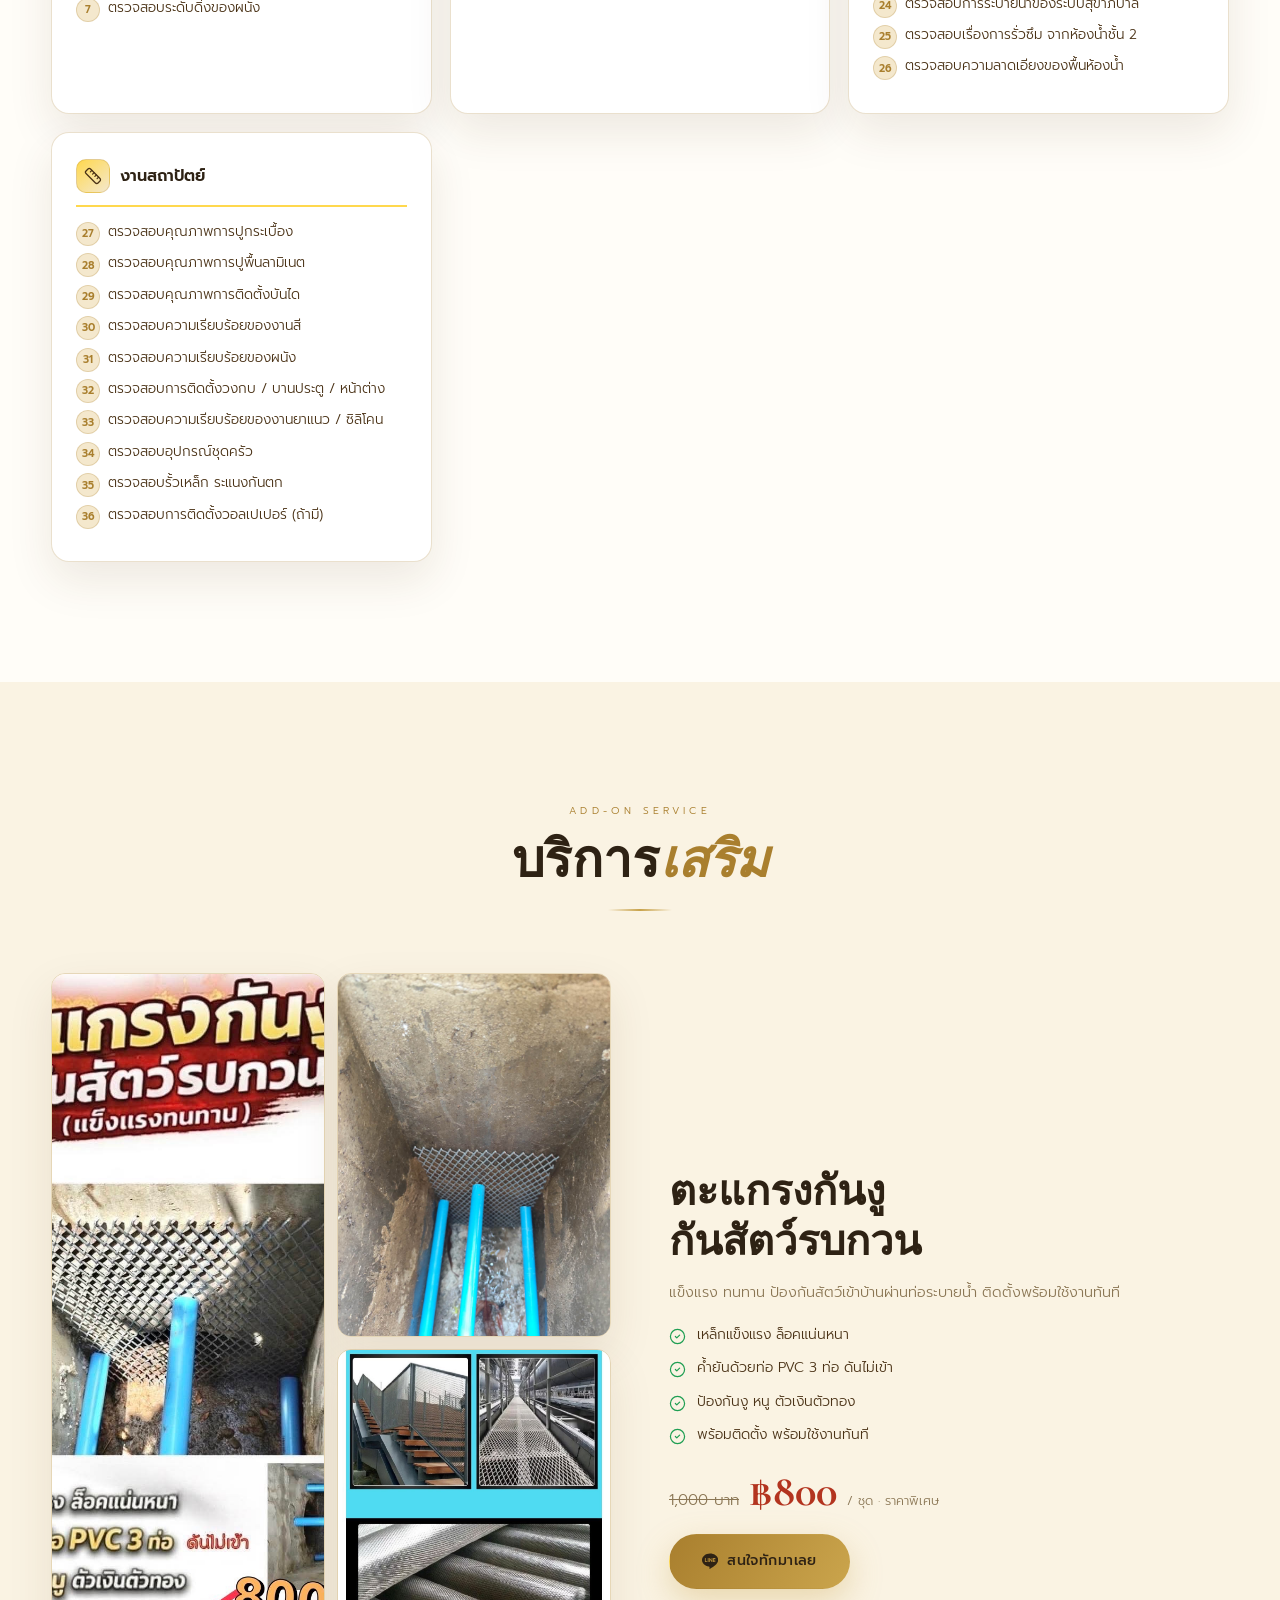
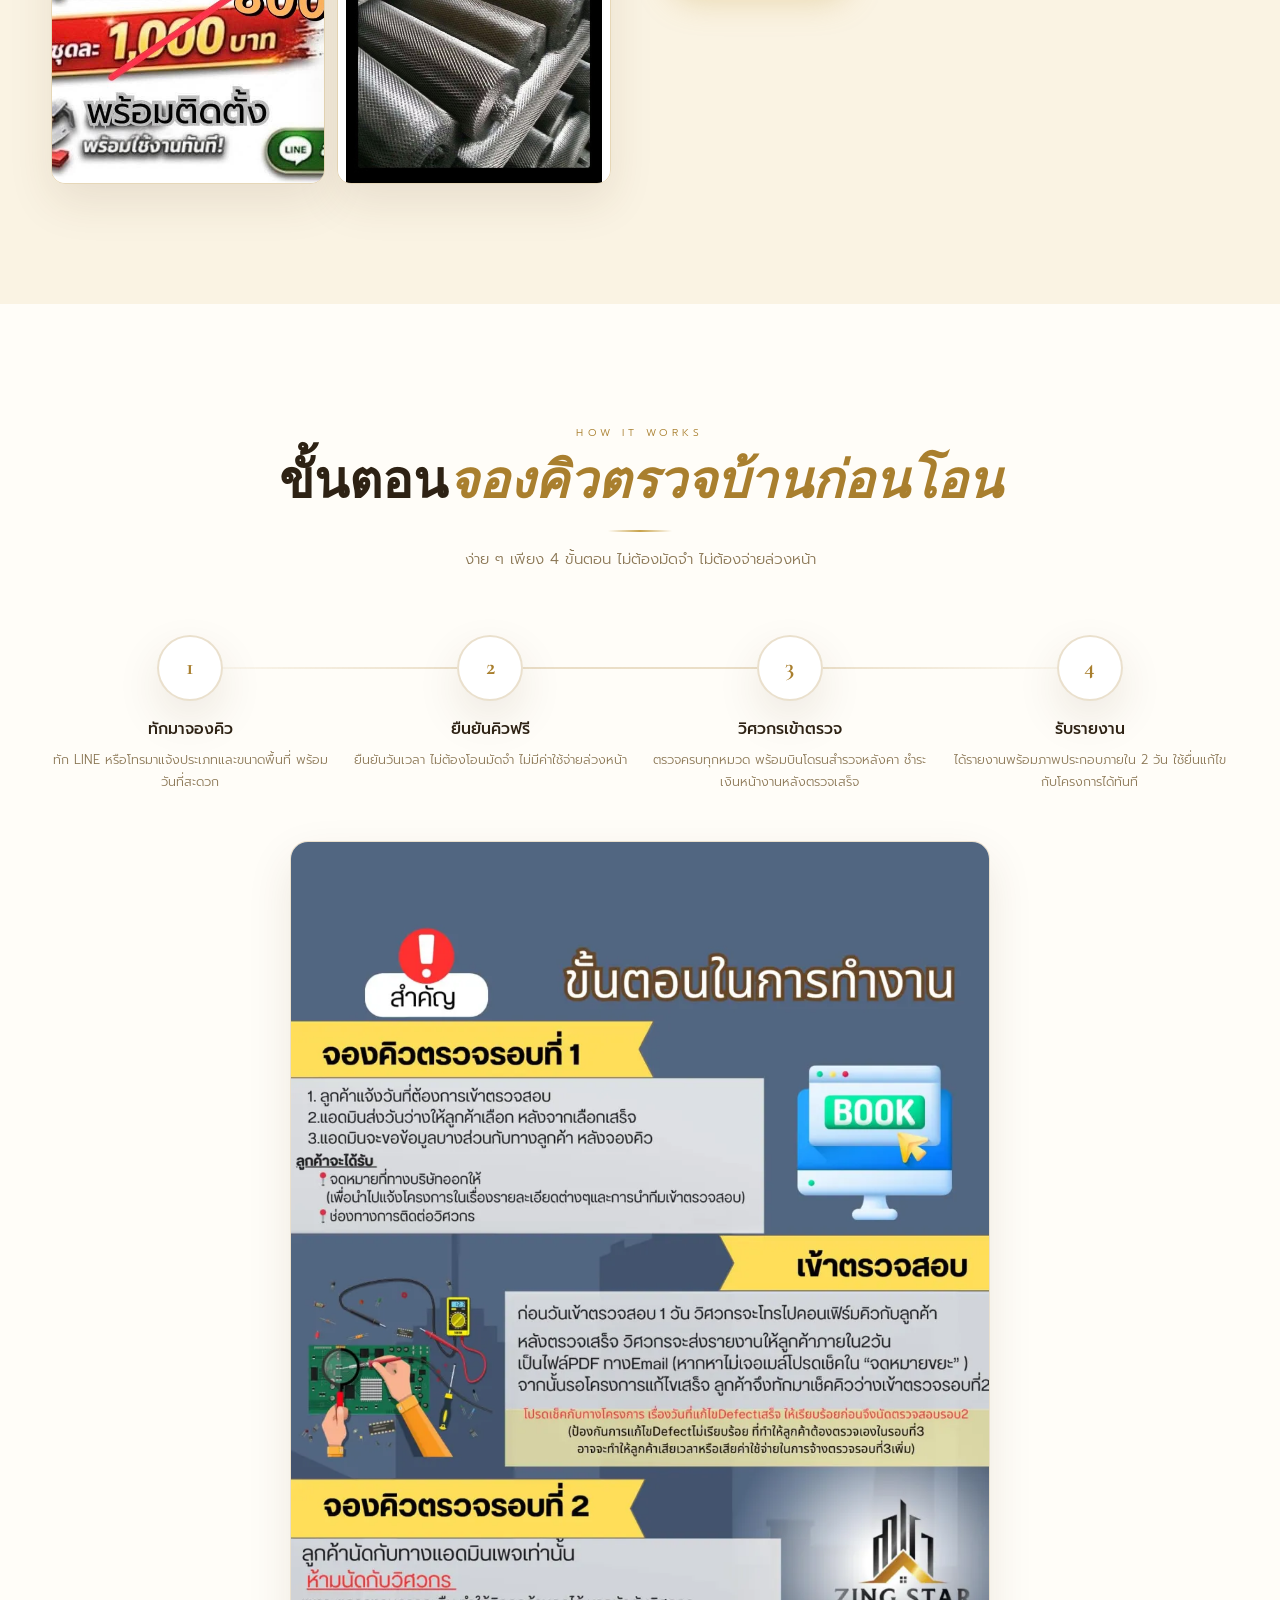
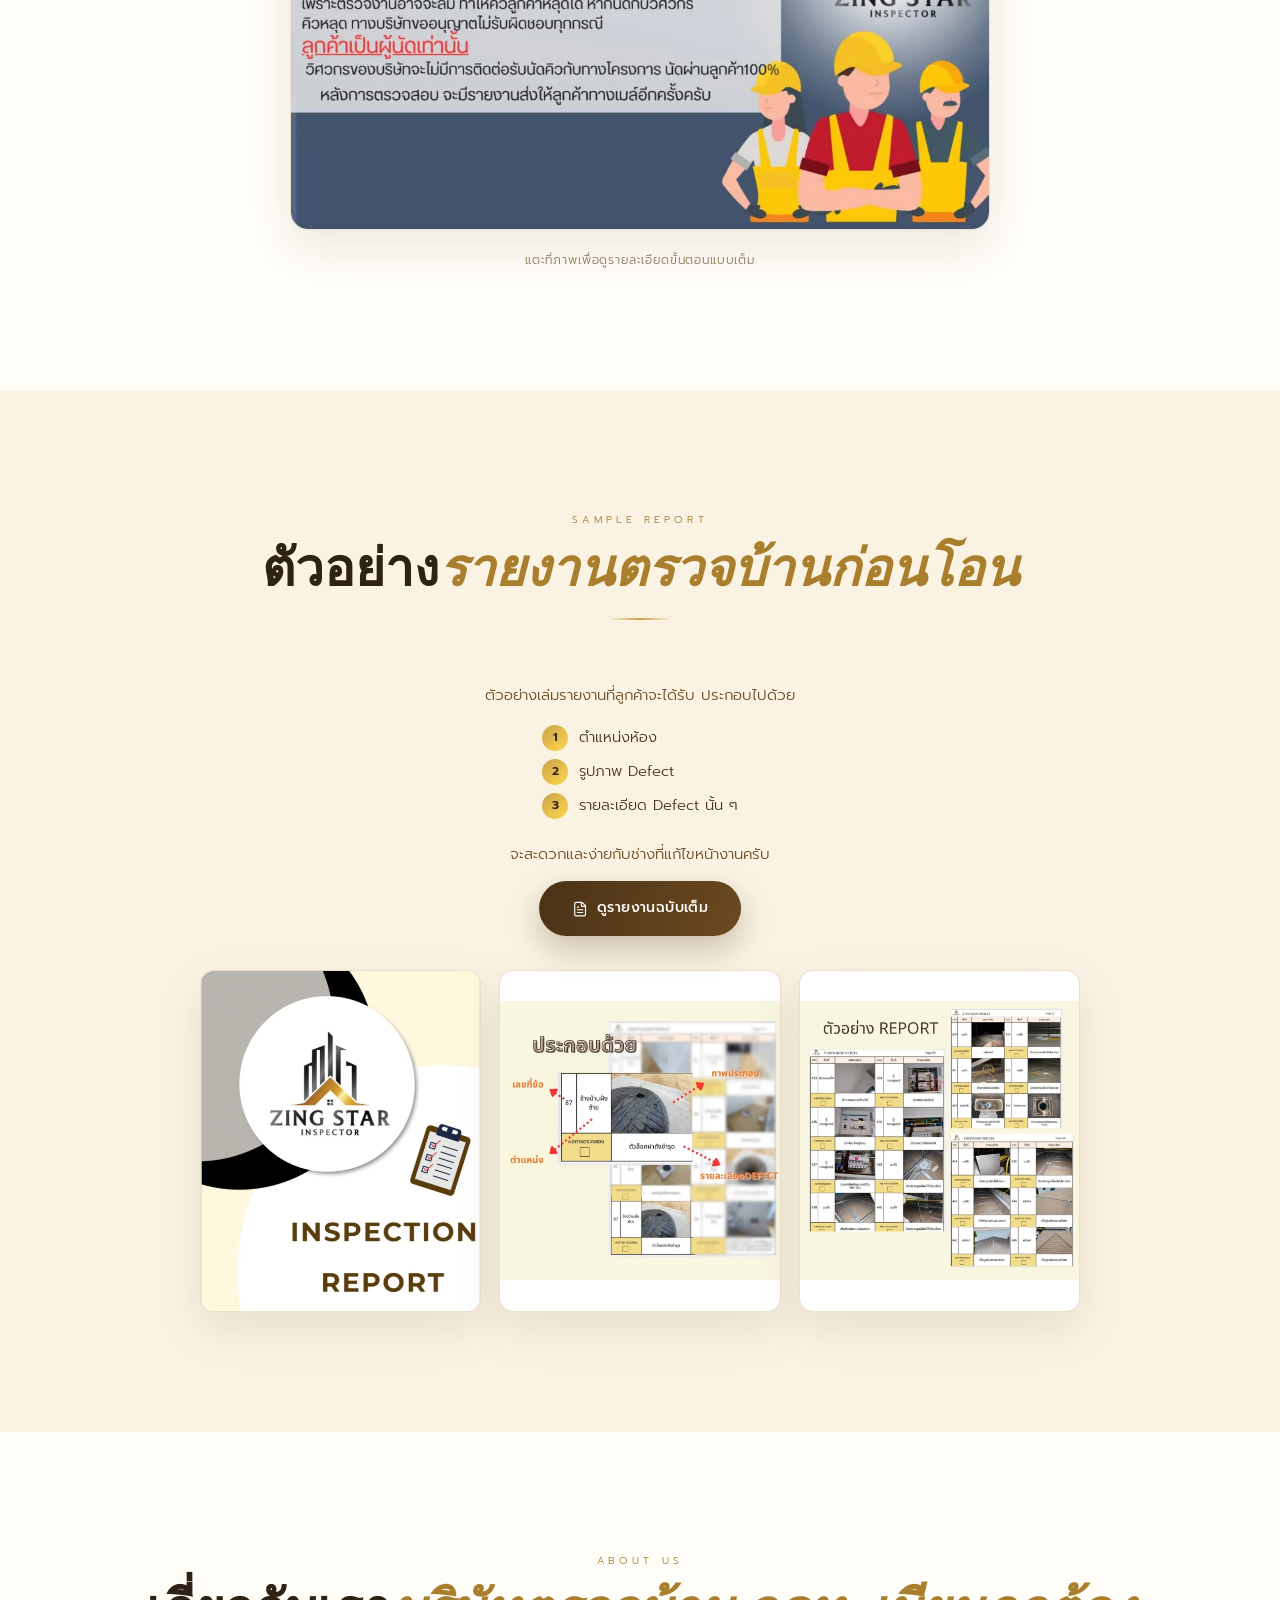
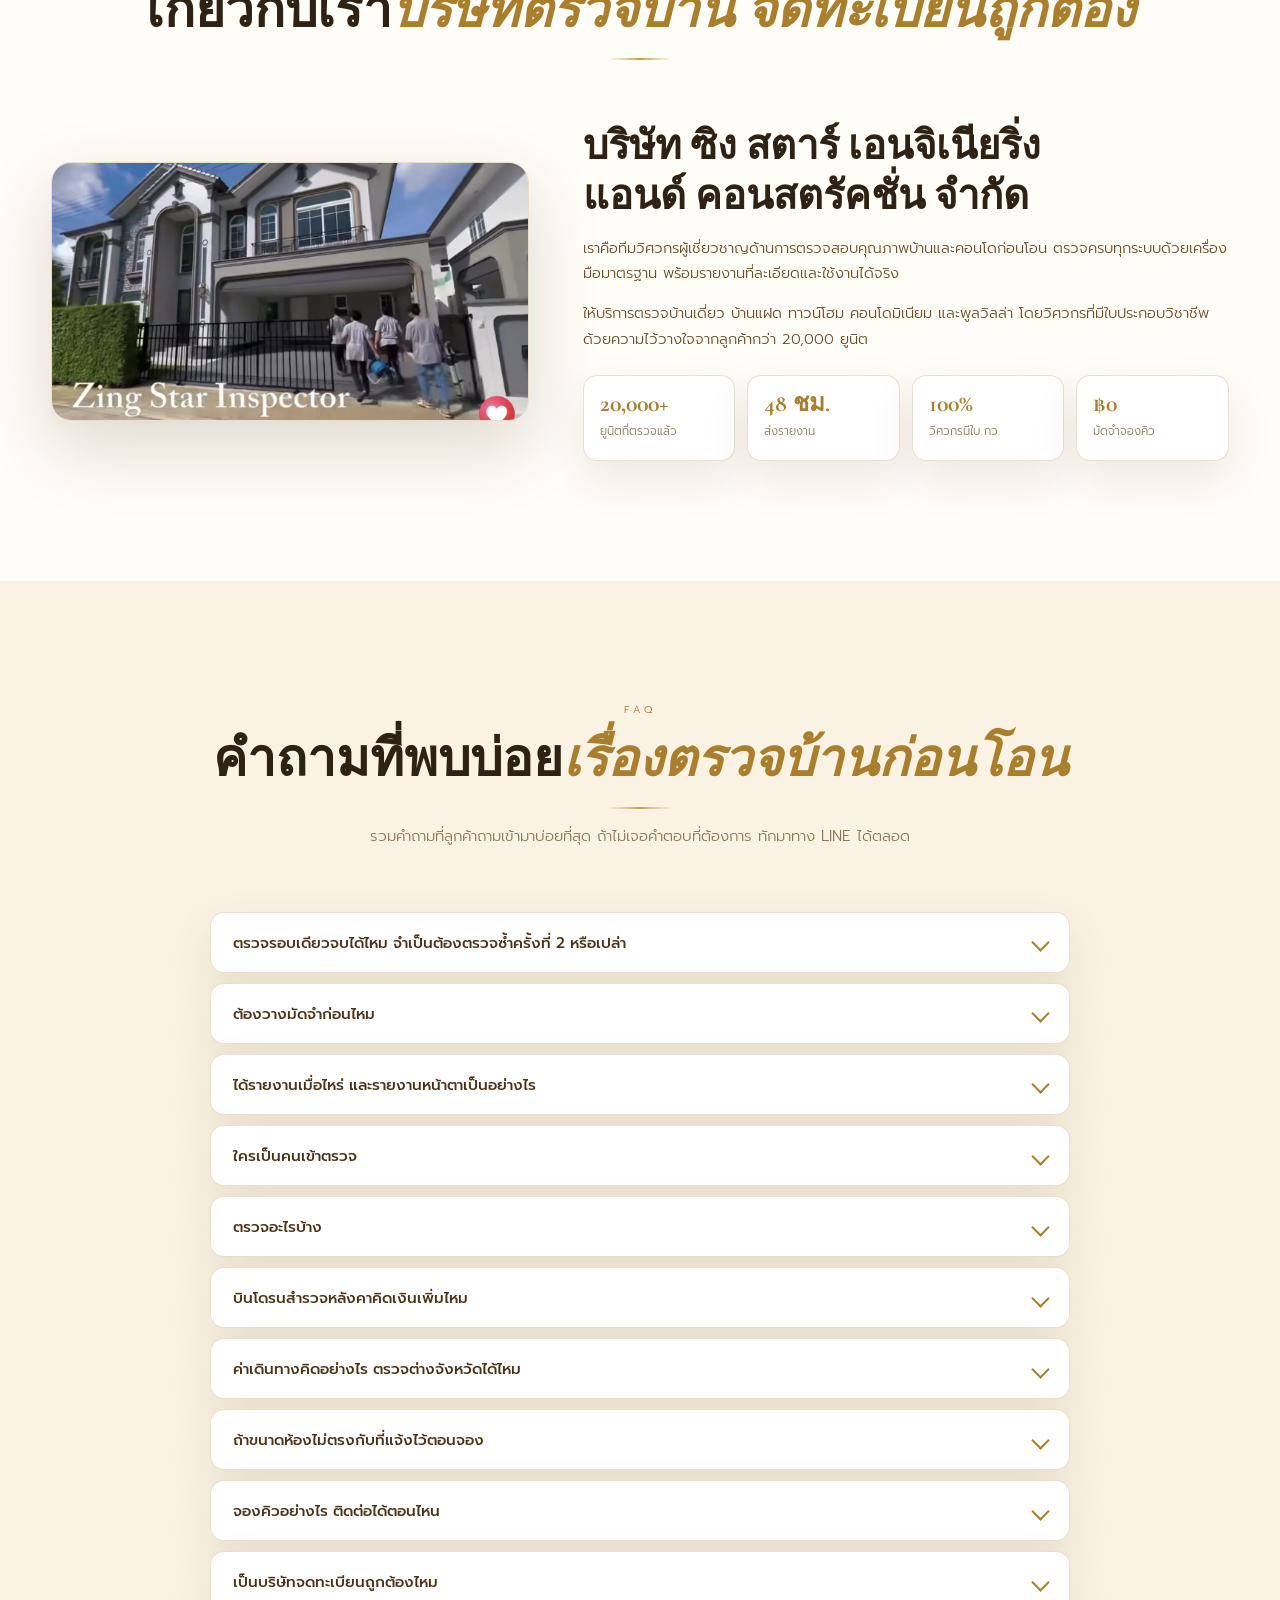
==== commit a1fe09c5: "Let the loader logo count as painted from its first frame The logo on the loading screen is what Chr" ====
--- a/index.html
+++ b/index.html
@@ -79,7 +79,7 @@
 #loader.done{opacity:0;visibility:hidden}
 .loader-logo{width:104px;filter:drop-shadow(0 10px 26px rgba(169,127,46,.3));
   animation:loaderIn .5s var(--ease) both,loaderBreath 2.6s ease-in-out .5s infinite}
-@keyframes loaderIn{from{opacity:0;transform:scale(.9)}to{opacity:1;transform:scale(1)}}
+@keyframes loaderIn{from{transform:scale(.9)}to{transform:scale(1)}}
 @keyframes loaderBreath{0%,100%{opacity:.85}50%{opacity:1}}
 
 #progress{position:fixed;top:0;left:0;height:3px;z-index:200;width:0%;
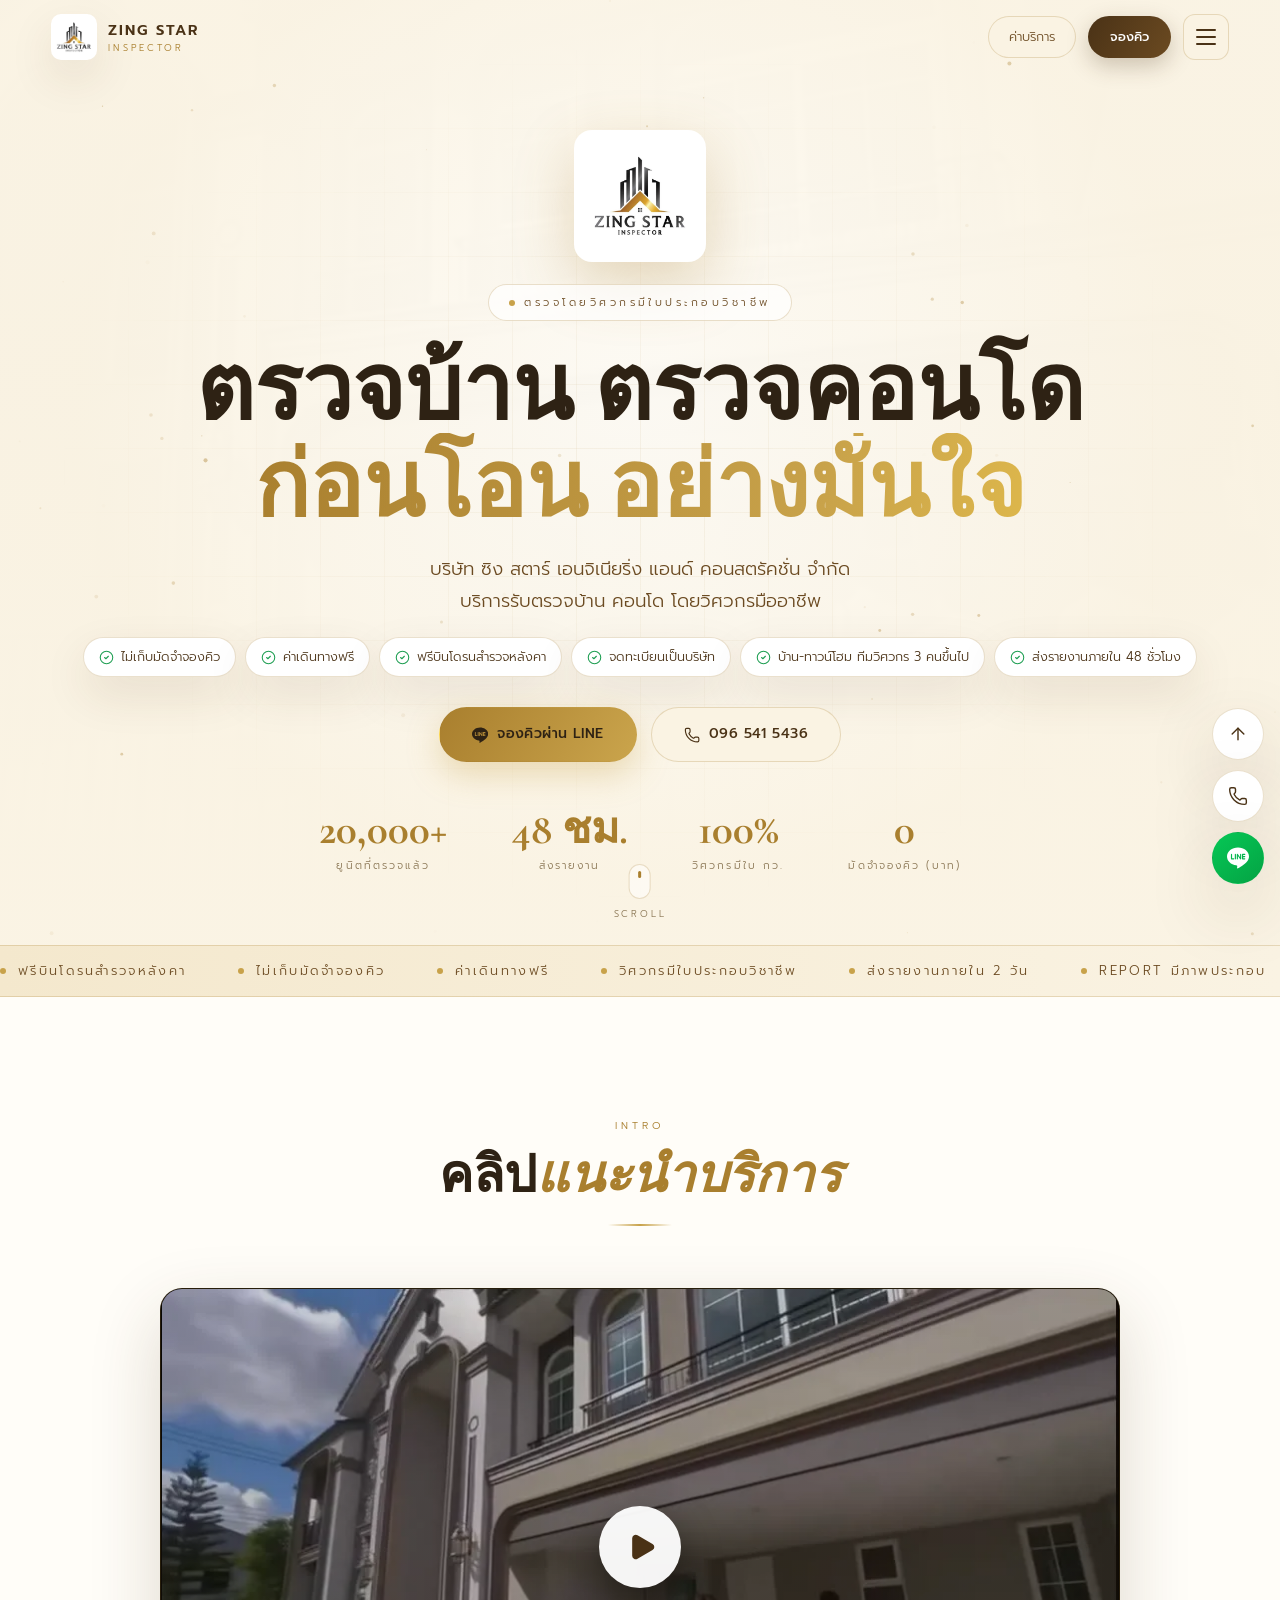
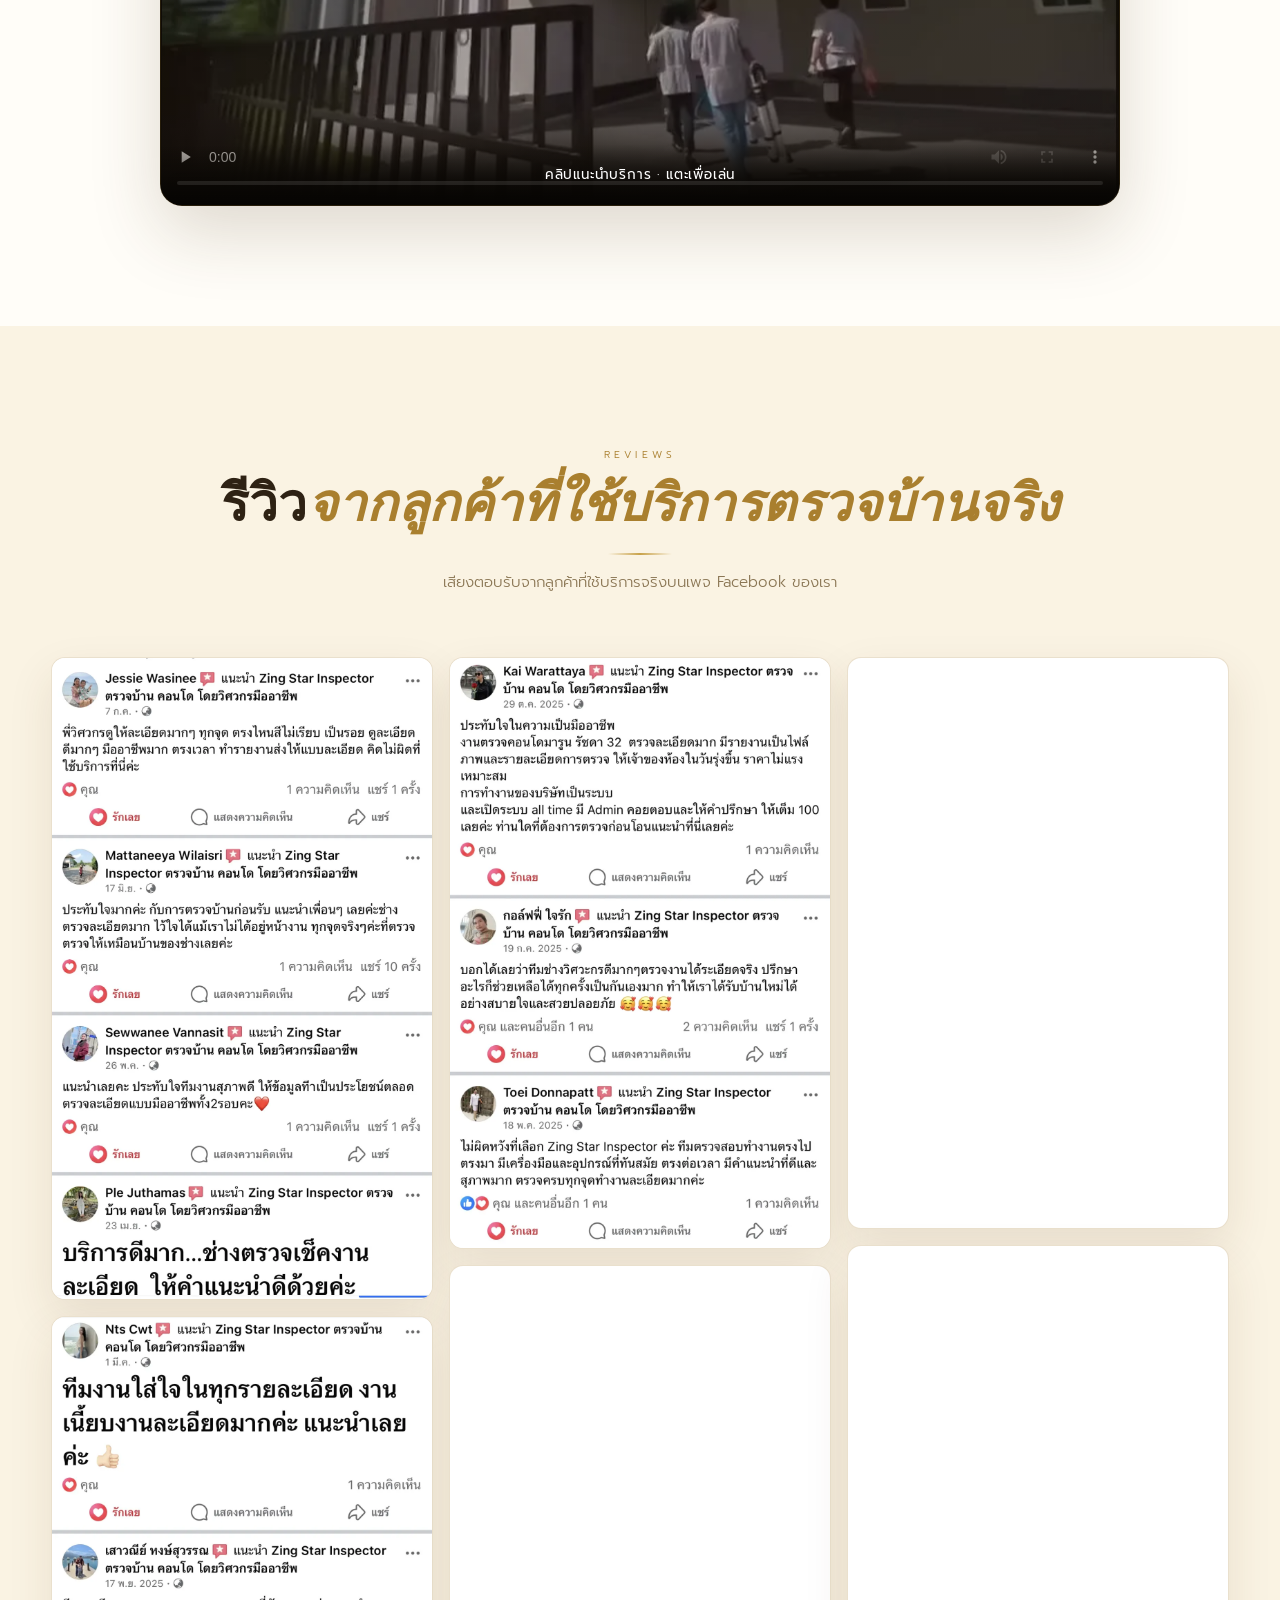
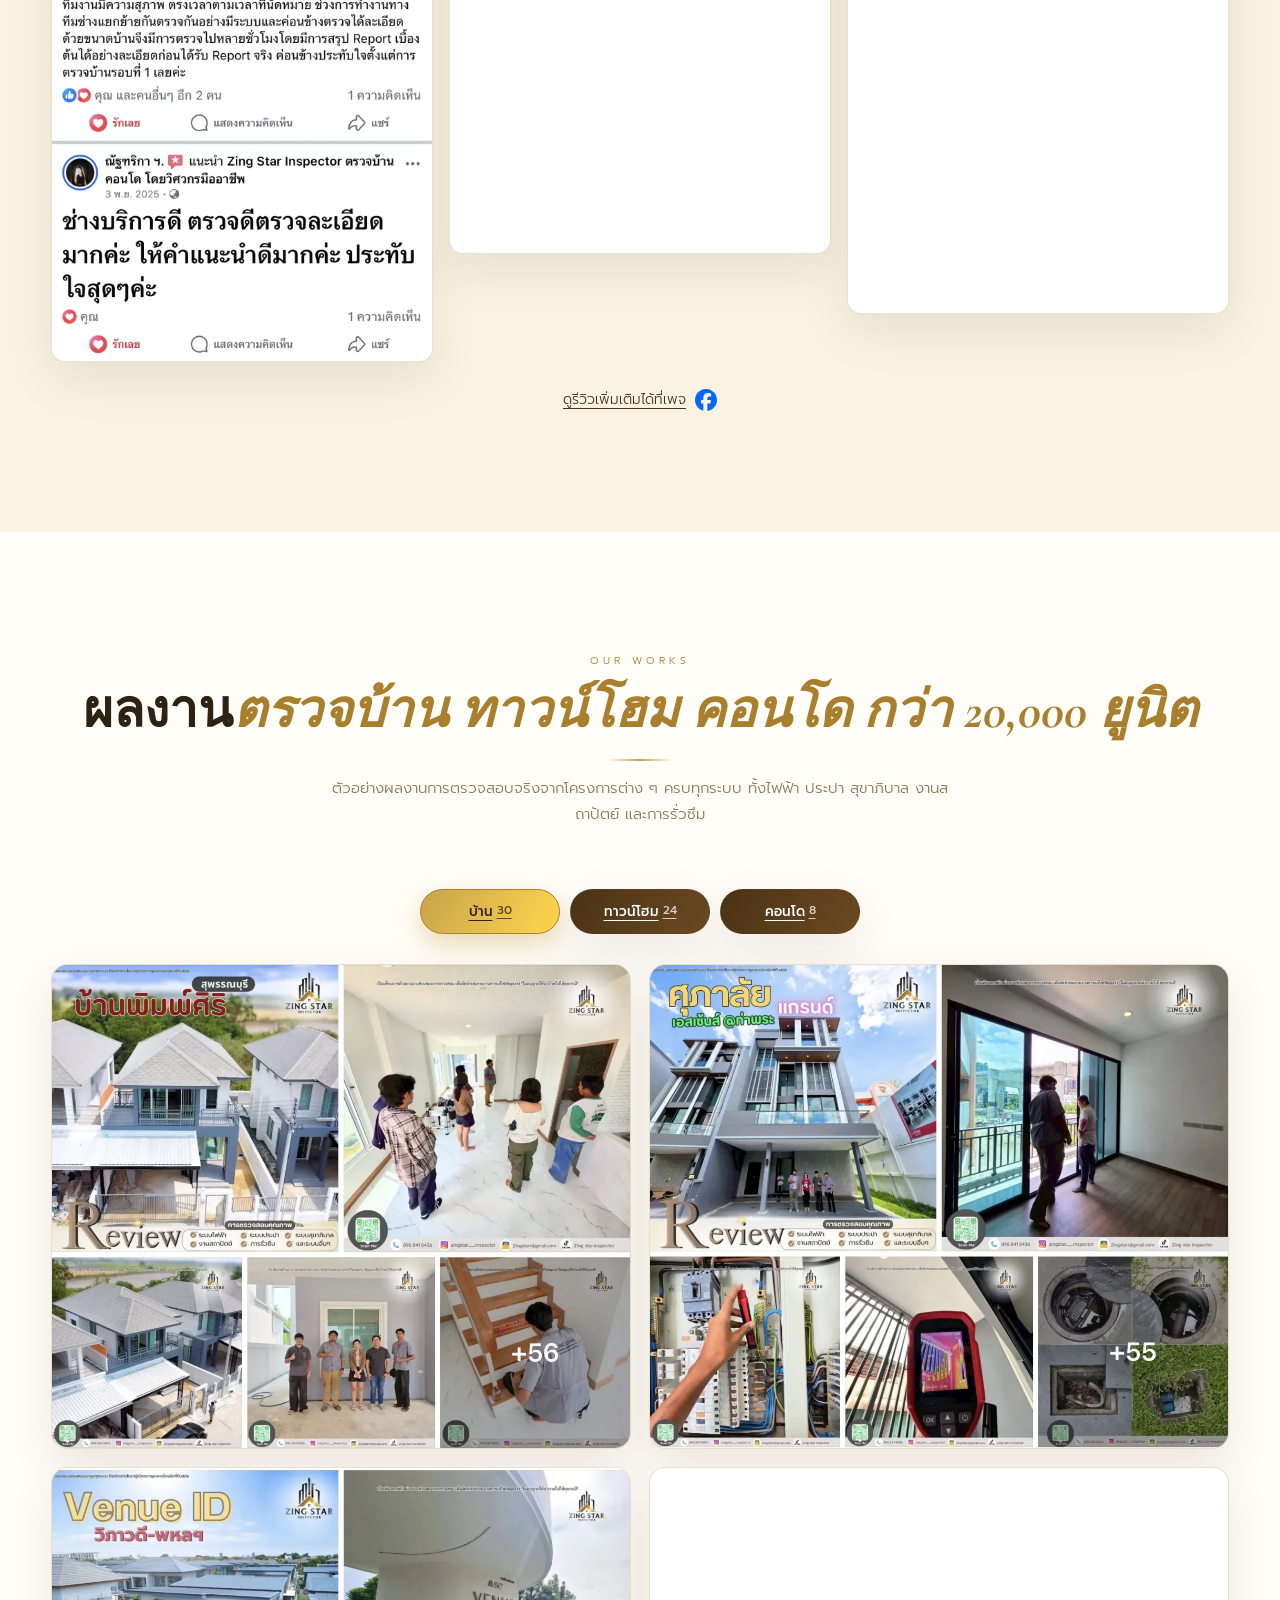
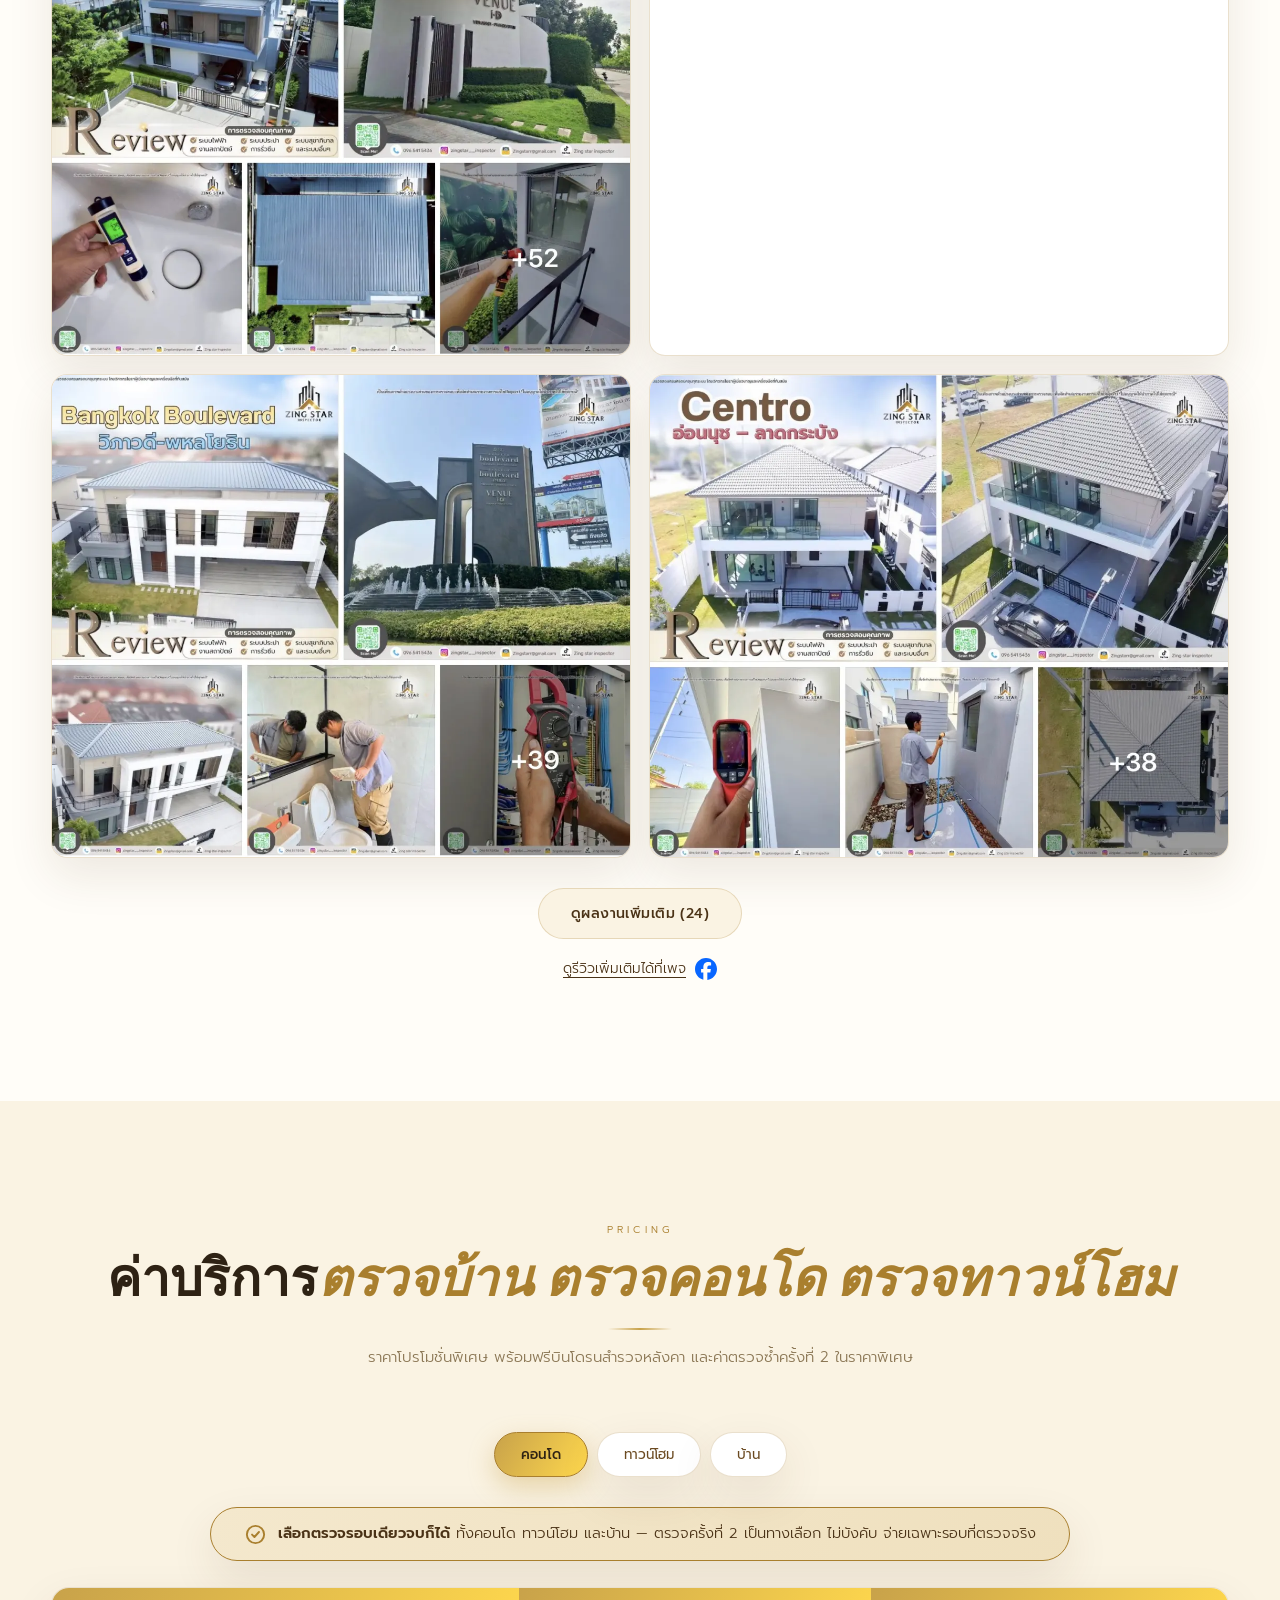
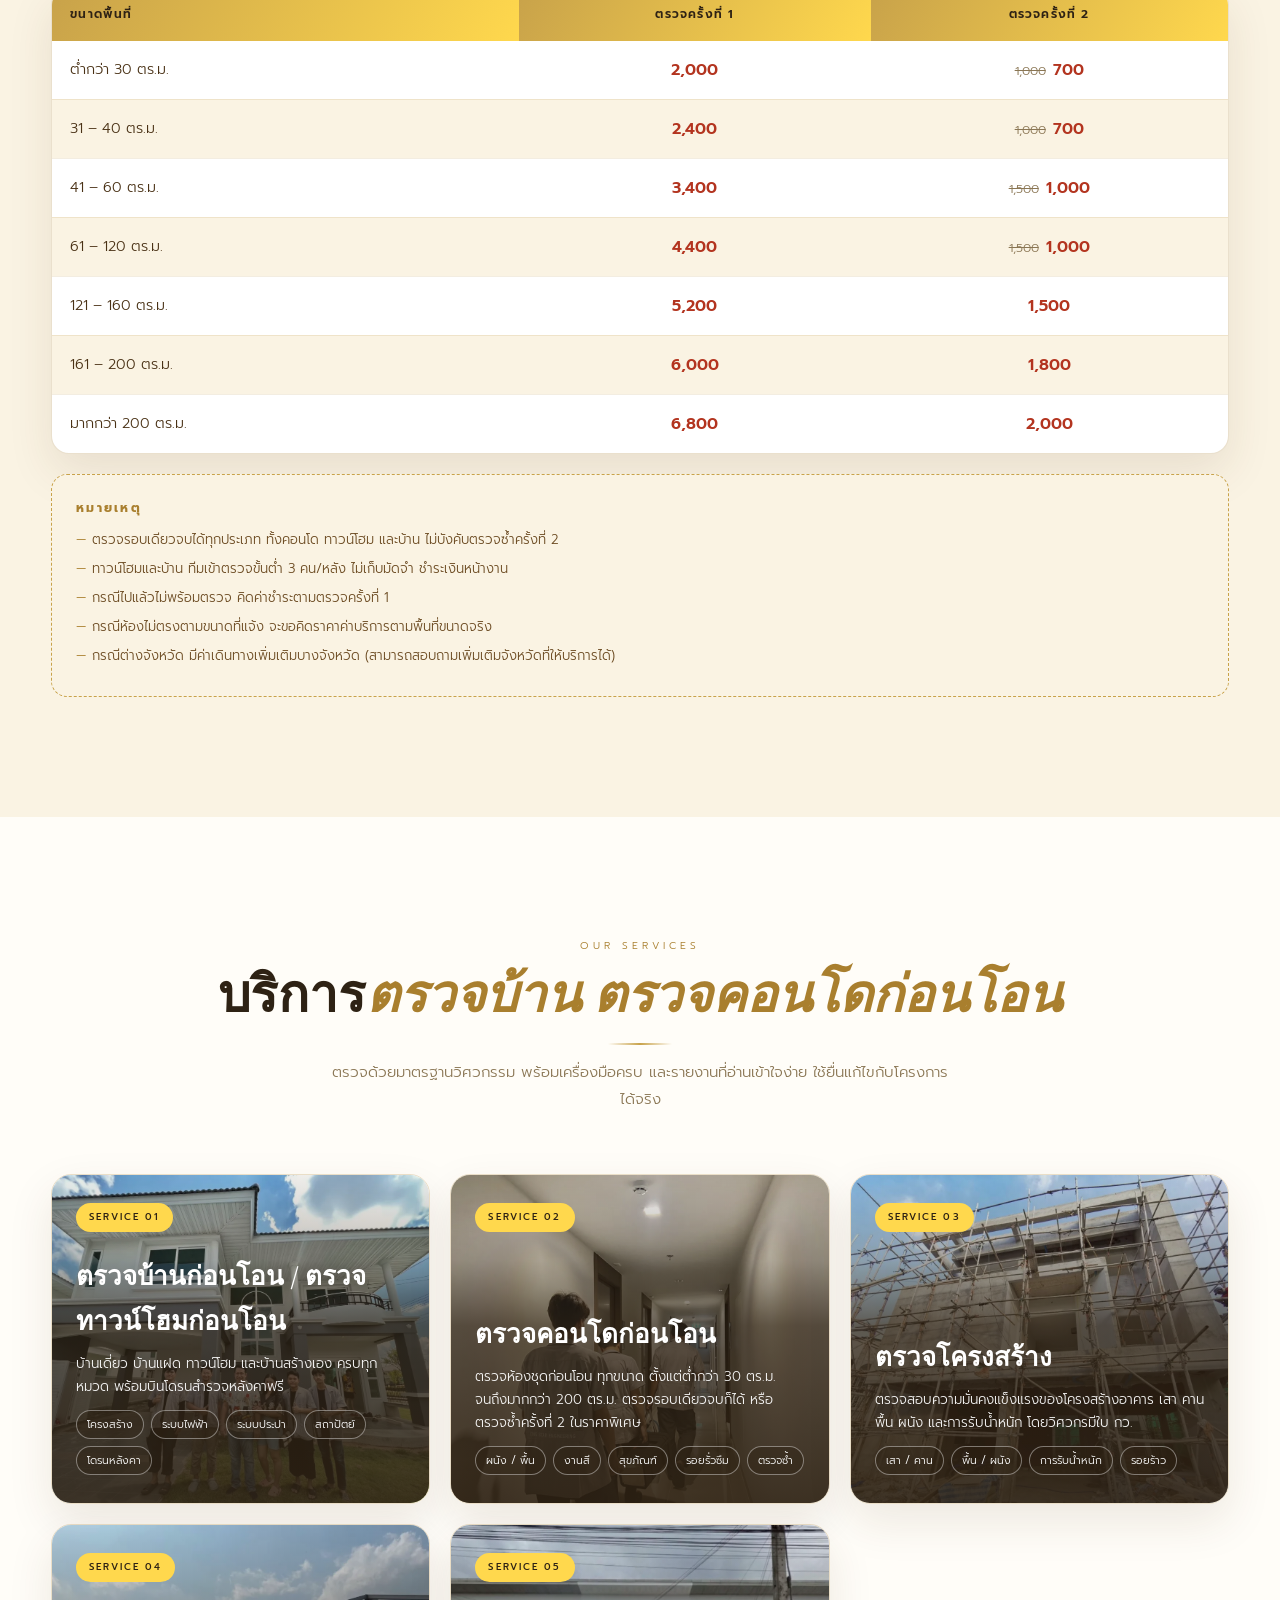
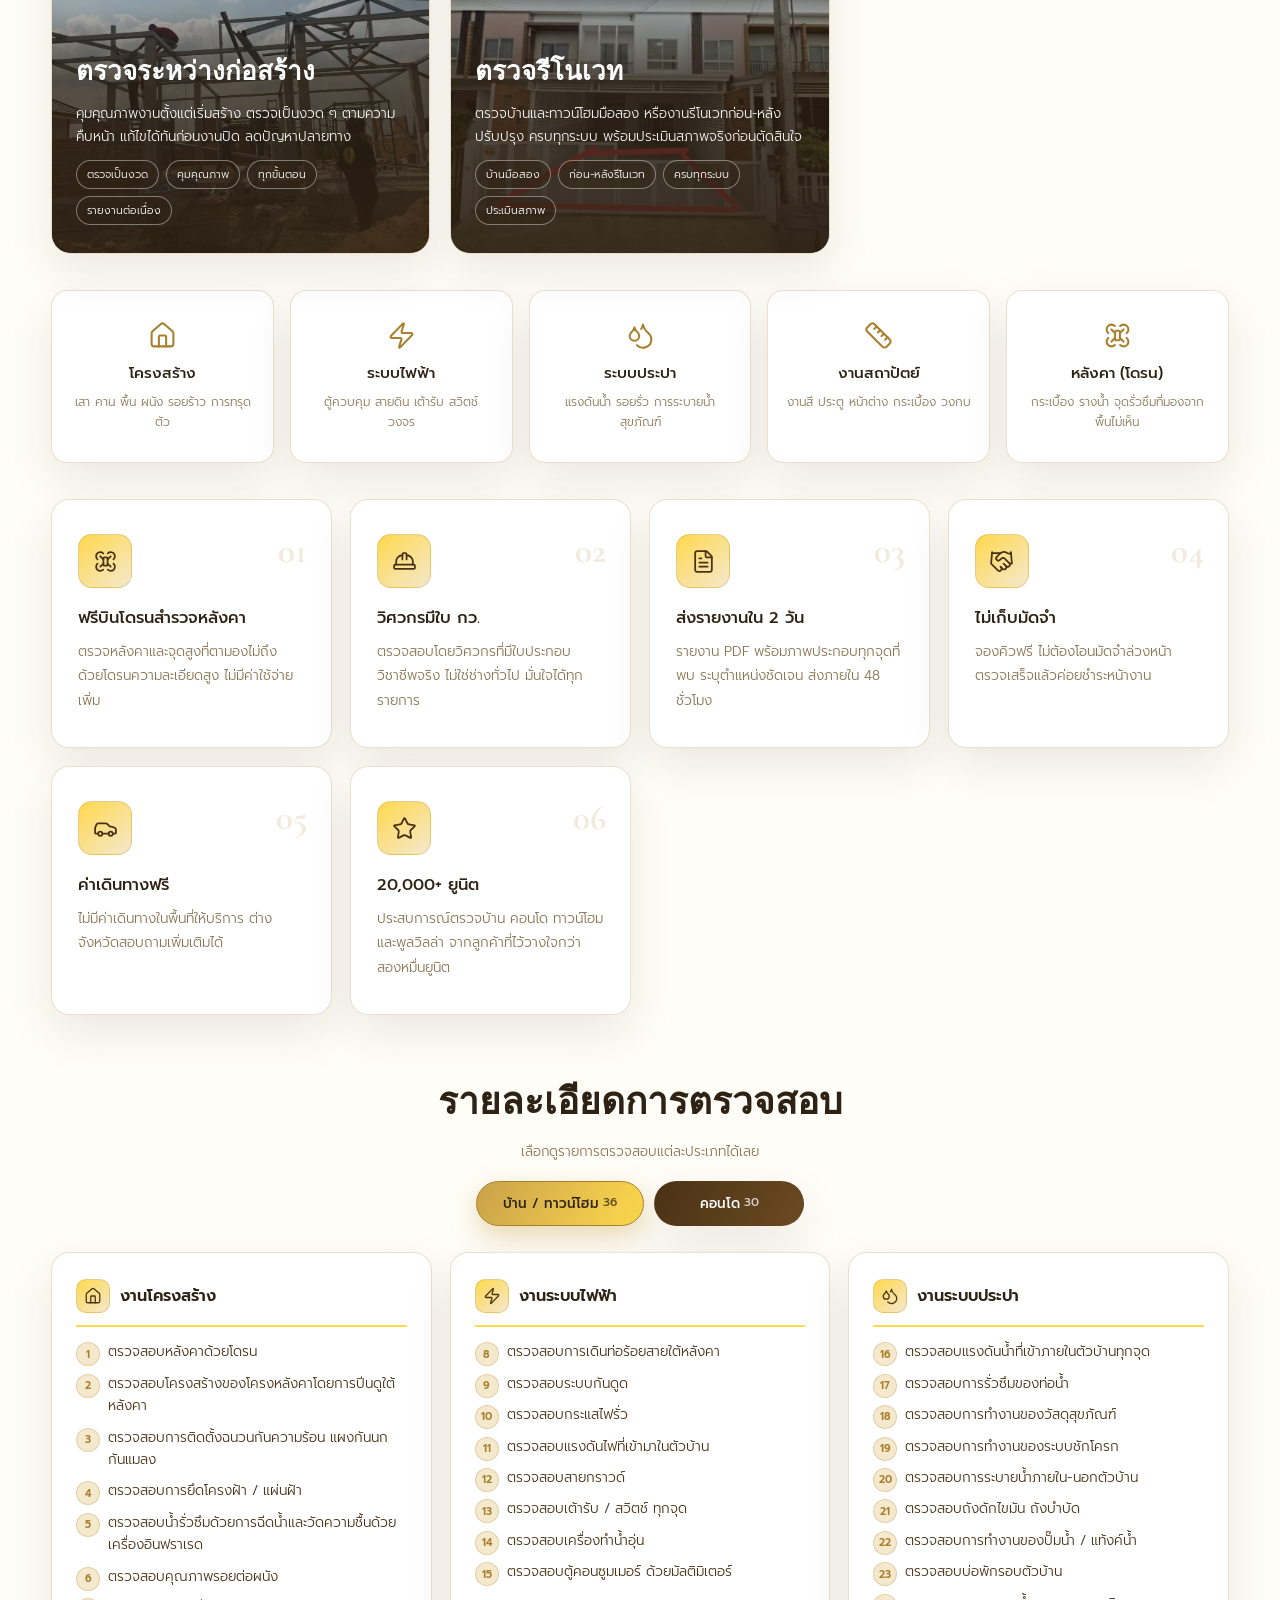
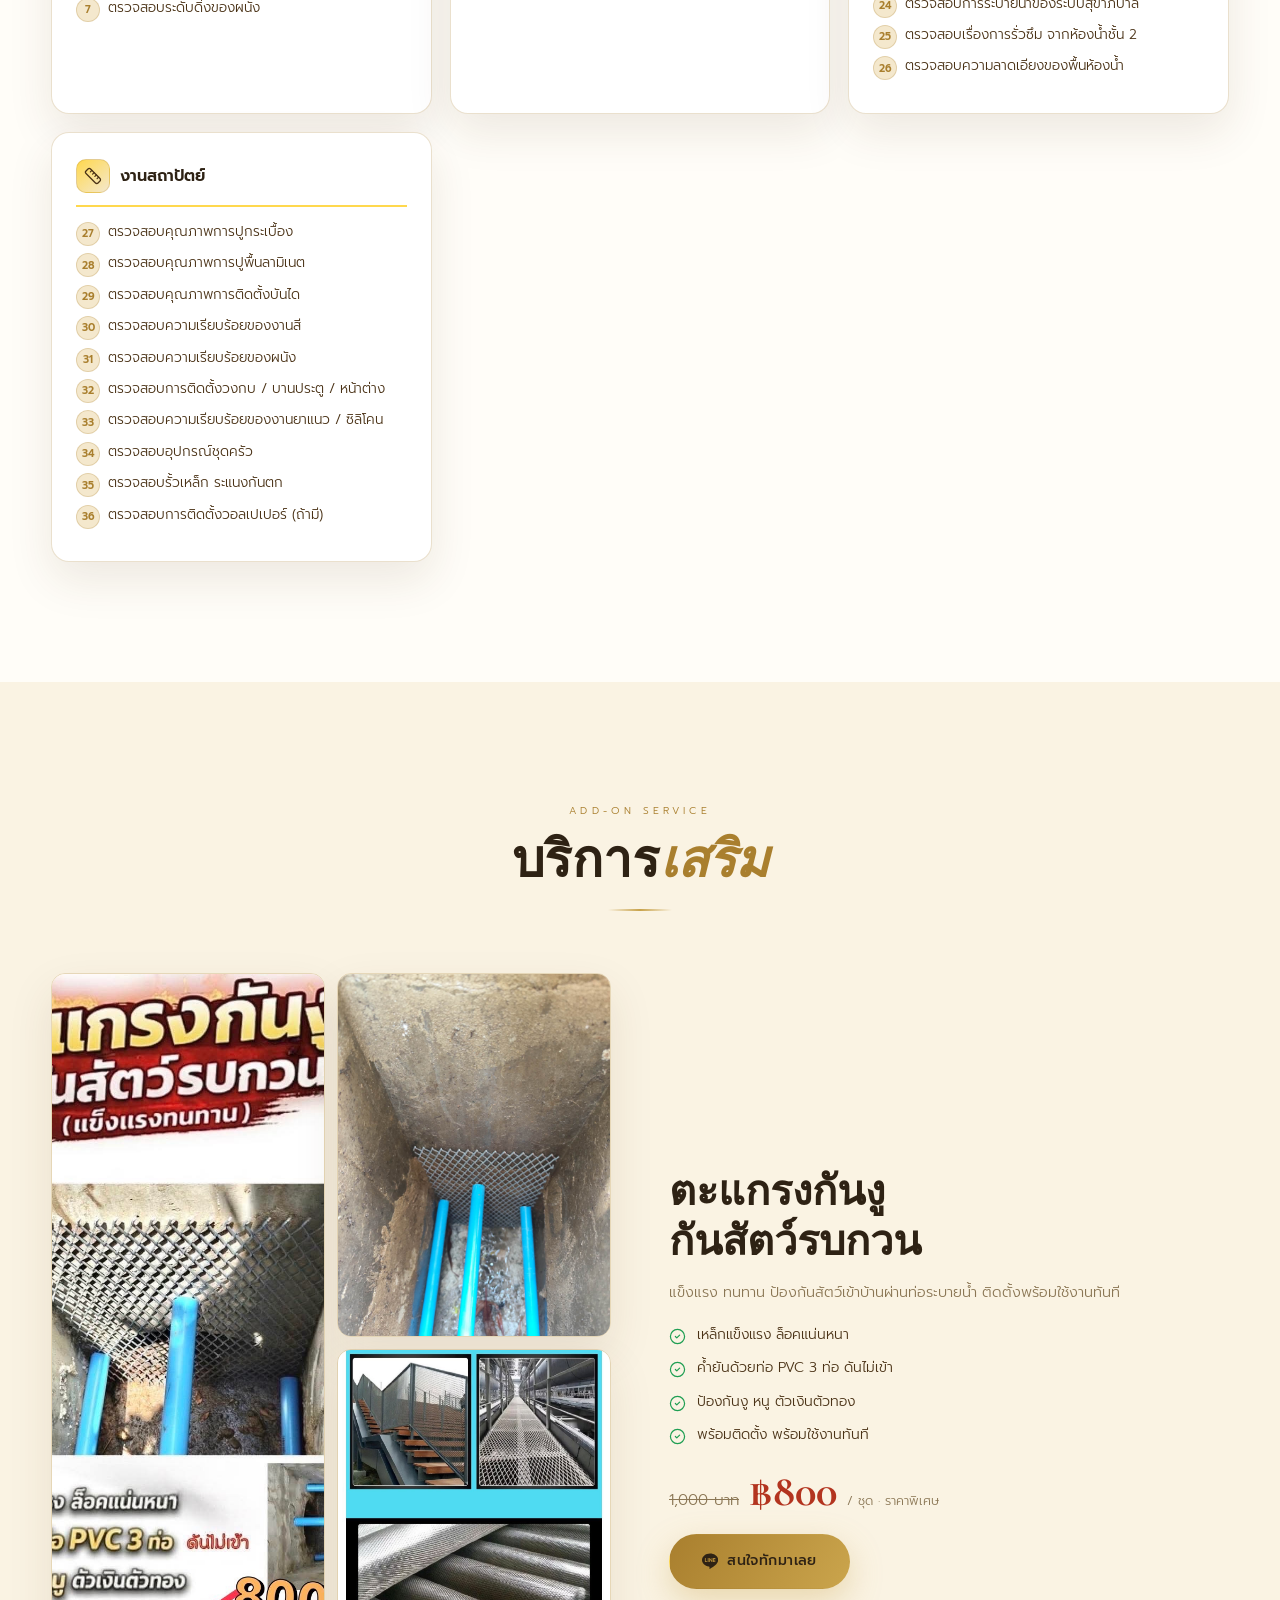
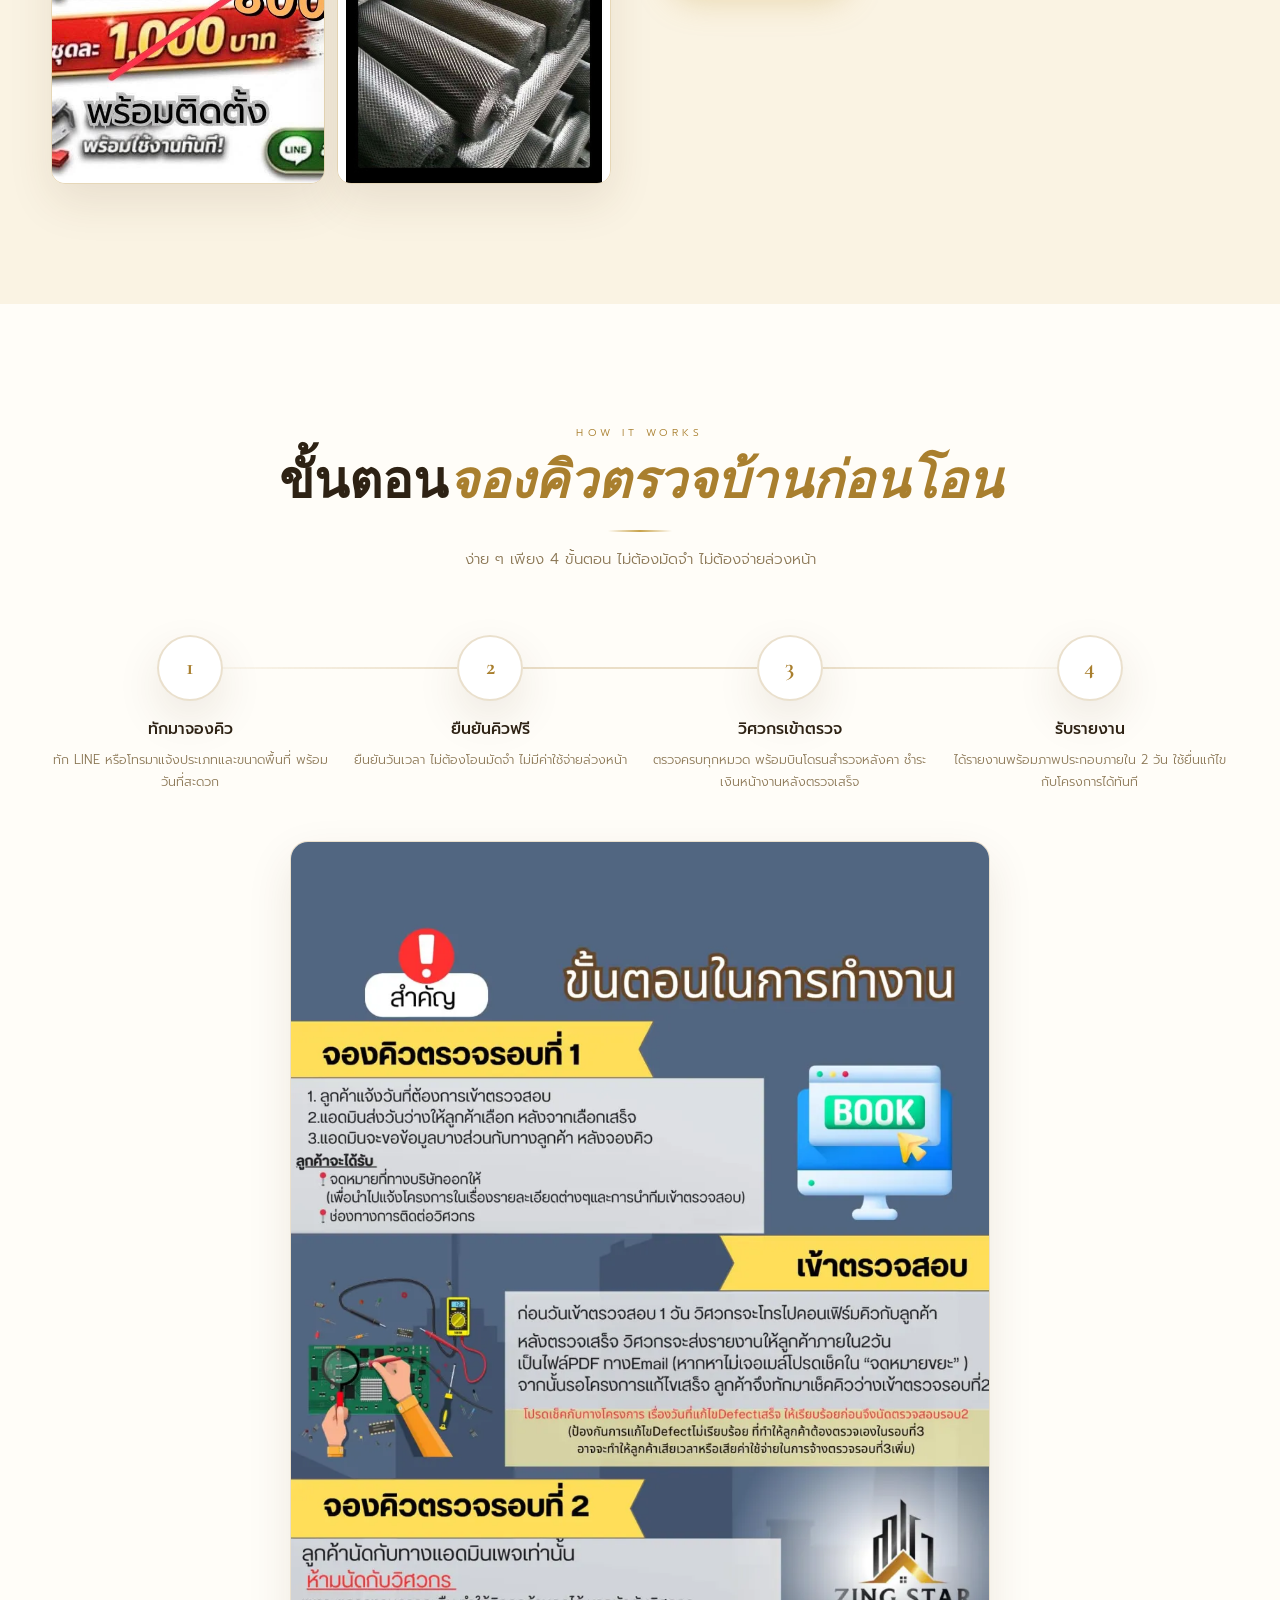
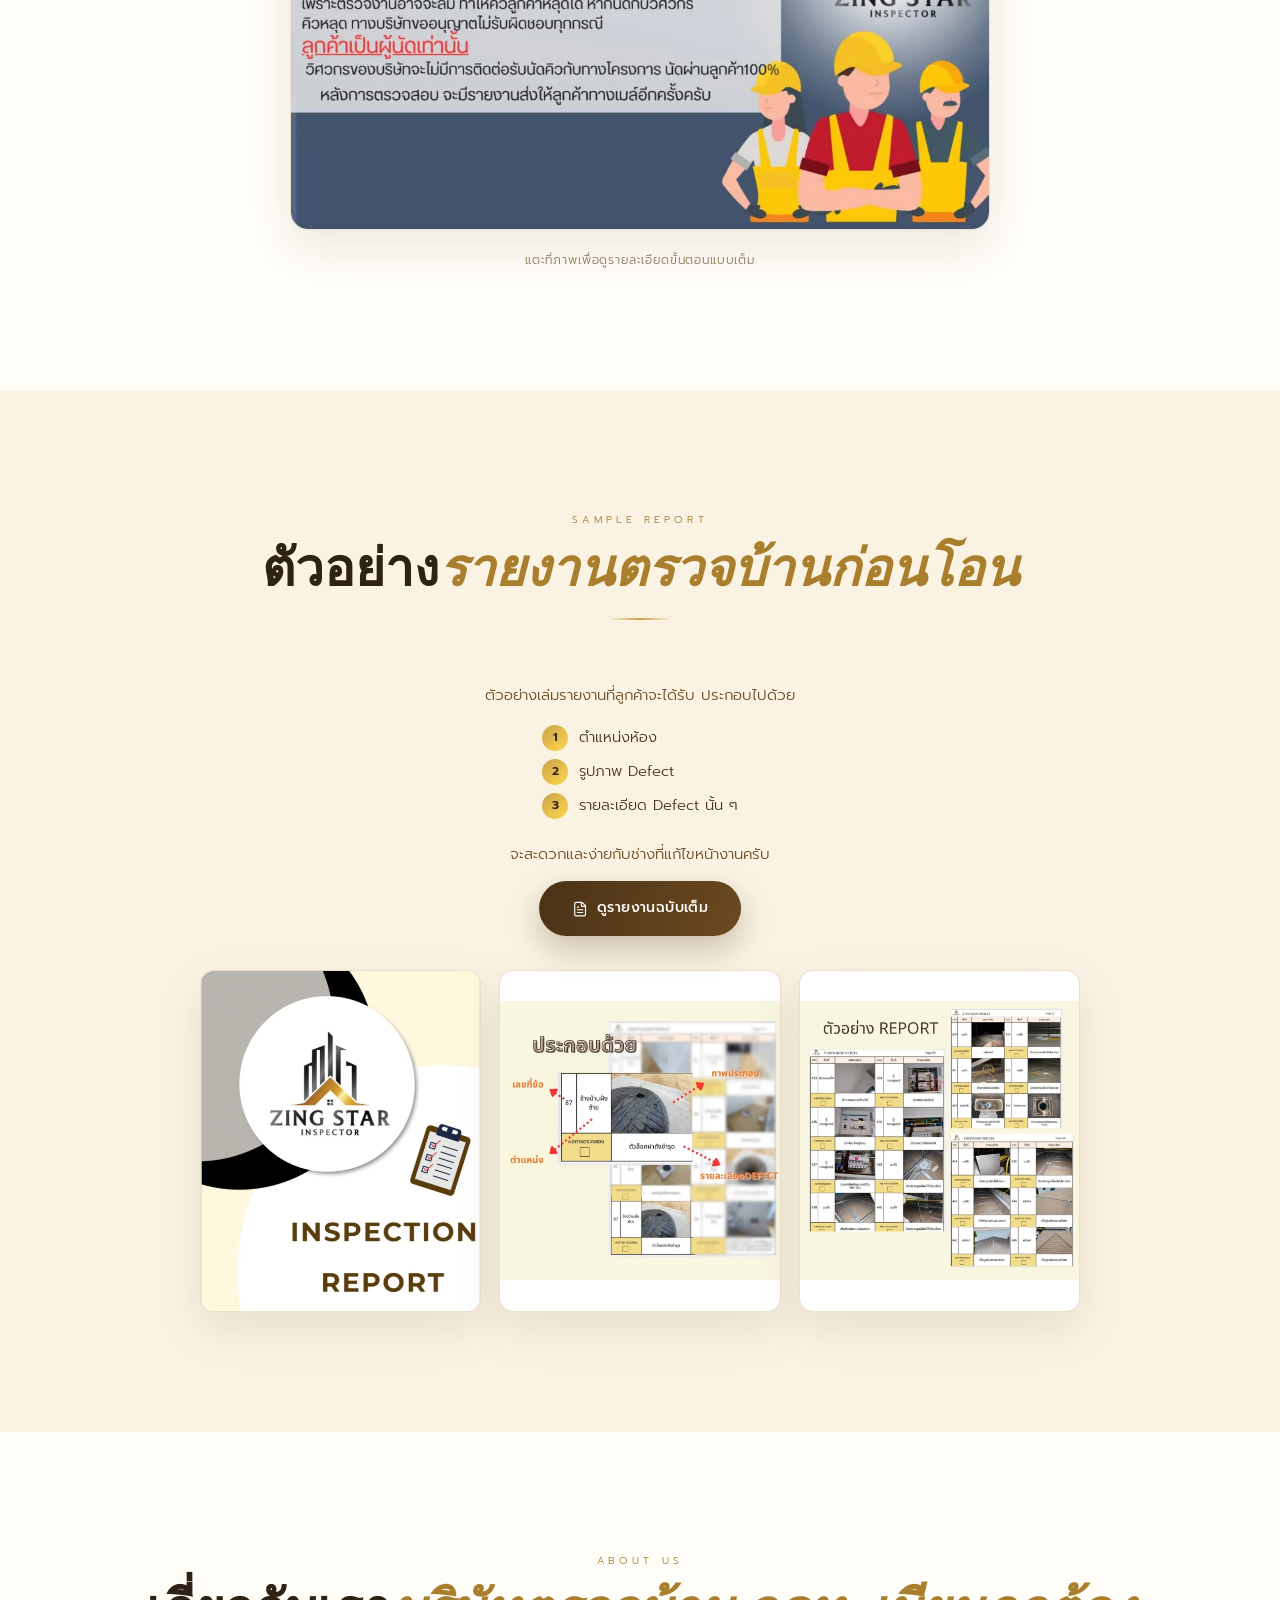
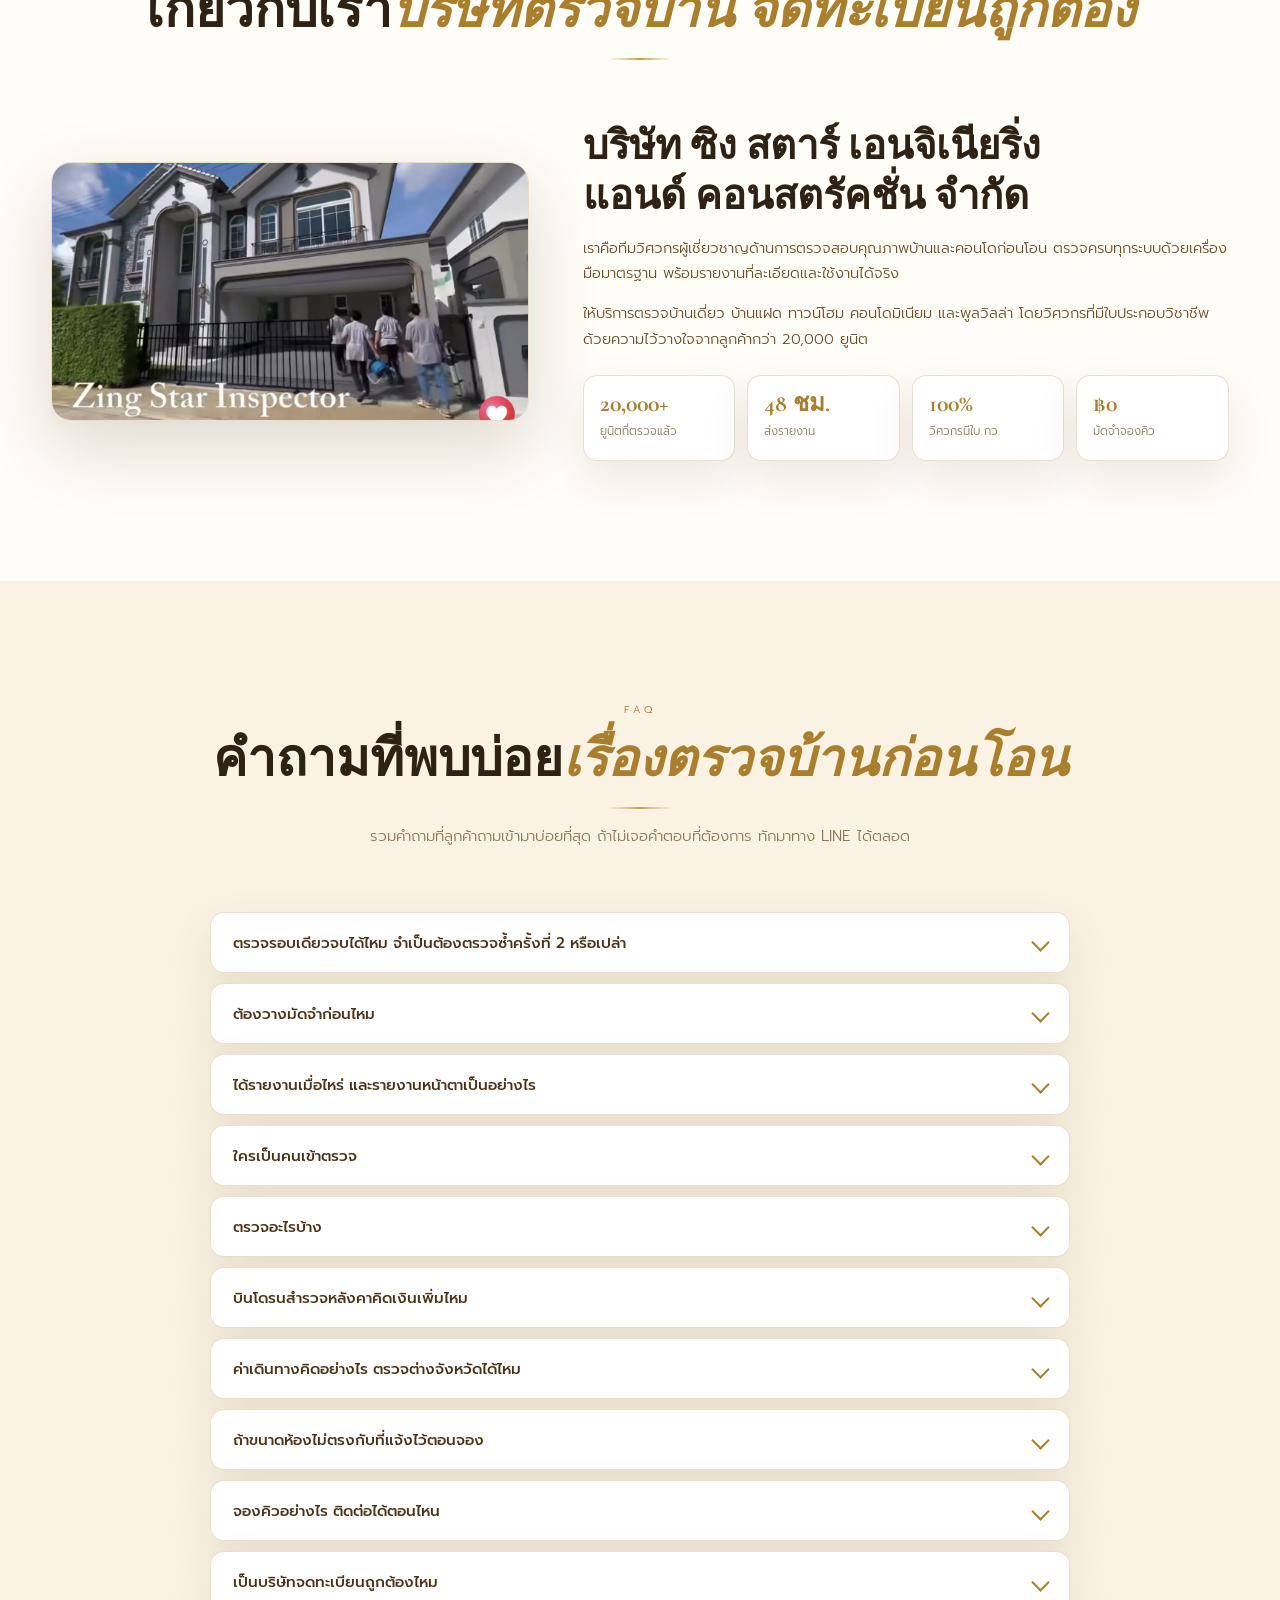
==== commit cf684cc2: "Keep heading levels in order and give the privacy page a share preview Four groups of headings jumpe" ====
--- a/index.html
+++ b/index.html
@@ -409,7 +409,7 @@
     margin:0 4px 10px;font-size:.72rem;letter-spacing:.06em;color:var(--muted)}
 }
 .notes{margin-top:20px;padding:22px 24px;border-radius:16px;border:1px dashed var(--gold);background:var(--cream)}
-.notes h4{font-size:.78rem;letter-spacing:.18em;color:var(--gold-dk);text-transform:uppercase;margin-bottom:10px}
+.notes h3{font-size:.78rem;letter-spacing:.18em;color:var(--gold-dk);text-transform:uppercase;margin-bottom:10px}
 .notes li{font-size:.82rem;color:var(--brown);margin-bottom:6px;list-style:none;padding-left:16px;position:relative;line-height:1.75}
 .notes li::before{content:'—';position:absolute;left:0;color:var(--gold-dk)}
 
@@ -471,7 +471,7 @@
   border:2px solid var(--line);box-shadow:var(--shadow);transition:.5s var(--ease)}
 .step:hover .step-n{background:linear-gradient(140deg,var(--gold),var(--yellow));color:var(--ink);
   transform:scale(1.09);border-color:var(--gold-dk);box-shadow:0 14px 34px rgba(200,162,74,.45)}
-.step h4{font-size:.98rem;font-weight:500;margin-bottom:6px;color:var(--ink)}
+.step h3{font-size:.98rem;font-weight:500;margin-bottom:6px;color:var(--ink)}
 .step p{font-size:.79rem;color:var(--muted);line-height:1.72}
 .flow{margin-top:48px;text-align:center}
 .flow-pic{padding:0;border:1px solid var(--line);border-radius:18px;overflow:hidden;cursor:pointer;background:#fff;
@@ -614,7 +614,7 @@
 .card-ico .li{width:25px;height:25px;color:var(--gold-dk)}
 .card-ico .bi{width:24px;height:24px}
 .brand-line .bi{color:#06C755}.brand-fb .bi{color:#0866FF}.brand-ig .bi{color:#E4405F}.brand-tt .bi{color:var(--ink)}
-.card h4{font-size:.68rem;letter-spacing:.22em;text-transform:uppercase;color:var(--gold-dk);margin-bottom:7px}
+.card h3{font-size:.68rem;letter-spacing:.22em;text-transform:uppercase;color:var(--gold-dk);margin-bottom:7px}
 .card p{font-size:.9rem;color:var(--ink);word-break:break-word;line-height:1.55}
 .card small{display:block;font-size:.72rem;color:var(--muted);margin-top:4px}
 
@@ -624,7 +624,7 @@
 .ft-brand{max-width:330px}
 .ft-brand img{width:70px;border-radius:12px;background:#fff;padding:6px;margin-bottom:14px}
 .ft-brand p{font-size:.8rem;color:rgba(250,243,227,.72);line-height:1.85}
-.ft-col h5{font-size:.66rem;letter-spacing:.24em;text-transform:uppercase;color:var(--yellow);margin-bottom:14px}
+.ft-col h4{font-size:.66rem;letter-spacing:.24em;text-transform:uppercase;color:var(--yellow);margin-bottom:14px}
 .ft-col a,.ft-col p{display:block;font-size:.82rem;color:rgba(250,243,227,.72);margin-bottom:8px;
   transition:color .35s,transform .35s var(--ease)}
 /* ท้ายเว็บมีเบอร์โทรและอีเมล ตัวอักษรสูง 23px นิ้วกดพลาดง่าย
@@ -1457,7 +1457,7 @@
     </div>
 <!--/ZS:TABLES-->
     <div class="notes rv">
-      <h4>หมายเหตุ</h4>
+      <h3>หมายเหตุ</h3>
       <ul>
 <!--ZS:NOTES-->
         <li>ตรวจรอบเดียวจบได้ทุกประเภท ทั้งคอนโด ทาวน์โฮม และบ้าน ไม่บังคับตรวจซ้ำครั้งที่ 2</li>
@@ -1799,10 +1799,10 @@
       <p class="sec-desc">ง่าย ๆ เพียง 4 ขั้นตอน ไม่ต้องมัดจำ ไม่ต้องจ่ายล่วงหน้า</p>
     </div>
     <div class="steps">
-      <div class="step rv"><div class="step-n">1</div><h4>ทักมาจองคิว</h4><p>ทัก LINE หรือโทรมาแจ้งประเภทและขนาดพื้นที่ พร้อมวันที่สะดวก</p></div>
-      <div class="step rv"><div class="step-n">2</div><h4>ยืนยันคิวฟรี</h4><p>ยืนยันวันเวลา ไม่ต้องโอนมัดจำ ไม่มีค่าใช้จ่ายล่วงหน้า</p></div>
-      <div class="step rv"><div class="step-n">3</div><h4>วิศวกรเข้าตรวจ</h4><p>ตรวจครบทุกหมวด พร้อมบินโดรนสำรวจหลังคา ชำระเงินหน้างานหลังตรวจเสร็จ</p></div>
-      <div class="step rv"><div class="step-n">4</div><h4>รับรายงาน</h4><p>ได้รายงานพร้อมภาพประกอบภายใน 2 วัน ใช้ยื่นแก้ไขกับโครงการได้ทันที</p></div>
+      <div class="step rv"><div class="step-n">1</div><h3>ทักมาจองคิว</h3><p>ทัก LINE หรือโทรมาแจ้งประเภทและขนาดพื้นที่ พร้อมวันที่สะดวก</p></div>
+      <div class="step rv"><div class="step-n">2</div><h3>ยืนยันคิวฟรี</h3><p>ยืนยันวันเวลา ไม่ต้องโอนมัดจำ ไม่มีค่าใช้จ่ายล่วงหน้า</p></div>
+      <div class="step rv"><div class="step-n">3</div><h3>วิศวกรเข้าตรวจ</h3><p>ตรวจครบทุกหมวด พร้อมบินโดรนสำรวจหลังคา ชำระเงินหน้างานหลังตรวจเสร็จ</p></div>
+      <div class="step rv"><div class="step-n">4</div><h3>รับรายงาน</h3><p>ได้รายงานพร้อมภาพประกอบภายใน 2 วัน ใช้ยื่นแก้ไขกับโครงการได้ทันที</p></div>
     </div>
     <div class="flow rv">
       <button class="flow-pic" data-src="img/process.webp" aria-label="ดูขั้นตอนการทำงานแบบเต็ม">
@@ -1990,15 +1990,15 @@
     <div class="contact-grid">
       <a class="card rv-s" href="tel:0965415436"><span class="card-ico"><svg class="li" viewBox="0 0 24 24" fill="none" stroke="currentColor" stroke-width="1.7" stroke-linecap="round" stroke-linejoin="round" aria-hidden="true"><!-- @license lucide-static v1.25.0 - ISC -->
 
-  <path d="M13.832 16.568a1 1 0 0 0 1.213-.303l.355-.465A2 2 0 0 1 17 15h3a2 2 0 0 1 2 2v3a2 2 0 0 1-2 2A18 18 0 0 1 2 4a2 2 0 0 1 2-2h3a2 2 0 0 1 2 2v3a2 2 0 0 1-.8 1.6l-.468.351a1 1 0 0 0-.292 1.233 14 14 0 0 0 6.392 6.384" /></svg></span><h4>Telephone</h4><p>096 541 5436</p><small>094 614 9958</small></a>
-      <a class="card rv-s" href="https://lin.ee/14aW2hy" target="_blank" rel="noopener"><span class="card-ico brand-line"><svg class="bi" viewBox="0 0 24 24" fill="currentColor" aria-hidden="true"><path d="M19.365 9.863c.349 0 .63.285.63.631 0 .345-.281.63-.63.63H17.61v1.125h1.755c.349 0 .63.283.63.63 0 .344-.281.629-.63.629h-2.386c-.345 0-.627-.285-.627-.629V8.108c0-.345.282-.63.63-.63h2.386c.346 0 .627.285.627.63 0 .349-.281.63-.63.63H17.61v1.125h1.755zm-3.855 3.016c0 .27-.174.51-.432.596-.064.021-.133.031-.199.031-.211 0-.391-.09-.51-.25l-2.443-3.317v2.94c0 .344-.279.629-.631.629-.346 0-.626-.285-.626-.629V8.108c0-.27.173-.51.43-.595.06-.023.136-.033.194-.033.195 0 .375.104.495.254l2.462 3.33V8.108c0-.345.282-.63.63-.63.345 0 .63.285.63.63v4.771zm-5.741 0c0 .344-.282.629-.631.629-.345 0-.627-.285-.627-.629V8.108c0-.345.282-.63.63-.63.346 0 .628.285.628.63v4.771zm-2.466.629H4.917c-.345 0-.63-.285-.63-.629V8.108c0-.345.285-.63.63-.63.348 0 .63.285.63.63v4.141h1.756c.348 0 .629.283.629.63 0 .344-.282.629-.629.629M24 10.314C24 4.943 18.615.572 12 .572S0 4.943 0 10.314c0 4.811 4.27 8.842 10.035 9.608.391.082.923.258 1.058.59.12.301.079.766.038 1.08l-.164 1.02c-.045.301-.24 1.186 1.049.645 1.291-.539 6.916-4.078 9.436-6.975C23.176 14.393 24 12.458 24 10.314"/></svg></span><h4>LINE</h4><p>จองคิว / ปรึกษา</p><small>lin.ee/14aW2hy</small></a>
-      <a class="card rv-s" href="https://www.facebook.com/share/1BWRSAGYHn/?mibextid=wwXIfr" target="_blank" rel="noopener"><span class="card-ico brand-fb"><svg class="bi" viewBox="0 0 24 24" fill="currentColor" aria-hidden="true"><path d="M9.101 23.691v-7.98H6.627v-3.667h2.474v-1.58c0-4.085 1.848-5.978 5.858-5.978.401 0 .955.042 1.468.103a8.68 8.68 0 0 1 1.141.195v3.325a8.623 8.623 0 0 0-.653-.036 26.805 26.805 0 0 0-.733-.009c-.707 0-1.259.096-1.675.309a1.686 1.686 0 0 0-.679.622c-.258.42-.374.995-.374 1.752v1.297h3.919l-.386 2.103-.287 1.564h-3.246v8.245C19.396 23.238 24 18.179 24 12.044c0-6.627-5.373-12-12-12s-12 5.373-12 12c0 5.628 3.874 10.35 9.101 11.647Z"/></svg></span><h4>Facebook</h4><p>Zing Star Inspector</p><small>รีวิวเพิ่มเติมหน้าเพจ</small></a>
-      <a class="card rv-s" href="https://www.instagram.com/zingstar__inspector?igsh=MWh5Mjd1NjFuZXlsdw==" target="_blank" rel="noopener"><span class="card-ico brand-ig"><svg class="bi" viewBox="0 0 24 24" fill="currentColor" aria-hidden="true"><path d="M7.0301.084c-1.2768.0602-2.1487.264-2.911.5634-.7888.3075-1.4575.72-2.1228 1.3877-.6652.6677-1.075 1.3368-1.3802 2.127-.2954.7638-.4956 1.6365-.552 2.914-.0564 1.2775-.0689 1.6882-.0626 4.947.0062 3.2586.0206 3.6671.0825 4.9473.061 1.2765.264 2.1482.5635 2.9107.308.7889.72 1.4573 1.388 2.1228.6679.6655 1.3365 1.0743 2.1285 1.38.7632.295 1.6361.4961 2.9134.552 1.2773.056 1.6884.069 4.9462.0627 3.2578-.0062 3.668-.0207 4.9478-.0814 1.28-.0607 2.147-.2652 2.9098-.5633.7889-.3086 1.4578-.72 2.1228-1.3881.665-.6682 1.0745-1.3378 1.3795-2.1284.2957-.7632.4966-1.636.552-2.9124.056-1.2809.0692-1.6898.063-4.948-.0063-3.2583-.021-3.6668-.0817-4.9465-.0607-1.2797-.264-2.1487-.5633-2.9117-.3084-.7889-.72-1.4568-1.3876-2.1228C21.2982 1.33 20.628.9208 19.8378.6165 19.074.321 18.2017.1197 16.9244.0645 15.6471.0093 15.236-.005 11.977.0014 8.718.0076 8.31.0215 7.0301.0839m.1402 21.6932c-1.17-.0509-1.8053-.2453-2.2287-.408-.5606-.216-.96-.4771-1.3819-.895-.422-.4178-.6811-.8186-.9-1.378-.1644-.4234-.3624-1.058-.4171-2.228-.0595-1.2645-.072-1.6442-.079-4.848-.007-3.2037.0053-3.583.0607-4.848.05-1.169.2456-1.805.408-2.2282.216-.5613.4762-.96.895-1.3816.4188-.4217.8184-.6814 1.3783-.9003.423-.1651 1.0575-.3614 2.227-.4171 1.2655-.06 1.6447-.072 4.848-.079 3.2033-.007 3.5835.005 4.8495.0608 1.169.0508 1.8053.2445 2.228.408.5608.216.96.4754 1.3816.895.4217.4194.6816.8176.9005 1.3787.1653.4217.3617 1.056.4169 2.2263.0602 1.2655.0739 1.645.0796 4.848.0058 3.203-.0055 3.5834-.061 4.848-.051 1.17-.245 1.8055-.408 2.2294-.216.5604-.4763.96-.8954 1.3814-.419.4215-.8181.6811-1.3783.9-.4224.1649-1.0577.3617-2.2262.4174-1.2656.0595-1.6448.072-4.8493.079-3.2045.007-3.5825-.006-4.848-.0608M16.953 5.5864A1.44 1.44 0 1 0 18.39 4.144a1.44 1.44 0 0 0-1.437 1.4424M5.8385 12.012c.0067 3.4032 2.7706 6.1557 6.173 6.1493 3.4026-.0065 6.157-2.7701 6.1506-6.1733-.0065-3.4032-2.771-6.1565-6.174-6.1498-3.403.0067-6.156 2.771-6.1496 6.1738M8 12.0077a4 4 0 1 1 4.008 3.9921A3.9996 3.9996 0 0 1 8 12.0077"/></svg></span><h4>Instagram</h4><p>zingstar__inspector</p><small>ผลงานล่าสุด</small></a>
-      <a class="card rv-s" href="https://www.tiktok.com/@zing.star.inspect?_r=1&_t=ZS-984lKNMYnkz" target="_blank" rel="noopener"><span class="card-ico brand-tt"><svg class="bi" viewBox="0 0 24 24" fill="currentColor" aria-hidden="true"><path d="M12.525.02c1.31-.02 2.61-.01 3.91-.02.08 1.53.63 3.09 1.75 4.17 1.12 1.11 2.7 1.62 4.24 1.79v4.03c-1.44-.05-2.89-.35-4.2-.97-.57-.26-1.1-.59-1.62-.93-.01 2.92.01 5.84-.02 8.75-.08 1.4-.54 2.79-1.35 3.94-1.31 1.92-3.58 3.17-5.91 3.21-1.43.08-2.86-.31-4.08-1.03-2.02-1.19-3.44-3.37-3.65-5.71-.02-.5-.03-1-.01-1.49.18-1.9 1.12-3.72 2.58-4.96 1.66-1.44 3.98-2.13 6.15-1.72.02 1.48-.04 2.96-.04 4.44-.99-.32-2.15-.23-3.02.37-.63.41-1.11 1.04-1.36 1.75-.21.51-.15 1.07-.14 1.61.24 1.64 1.82 3.02 3.5 2.87 1.12-.01 2.19-.66 2.77-1.61.19-.33.4-.67.41-1.06.1-1.79.06-3.57.07-5.36.01-4.03-.01-8.05.02-12.07z"/></svg></span><h4>TikTok</h4><p>Zing Star Inspector</p><small>คลิปตัวอย่างการตรวจ</small></a>
+  <path d="M13.832 16.568a1 1 0 0 0 1.213-.303l.355-.465A2 2 0 0 1 17 15h3a2 2 0 0 1 2 2v3a2 2 0 0 1-2 2A18 18 0 0 1 2 4a2 2 0 0 1 2-2h3a2 2 0 0 1 2 2v3a2 2 0 0 1-.8 1.6l-.468.351a1 1 0 0 0-.292 1.233 14 14 0 0 0 6.392 6.384" /></svg></span><h3>Telephone</h3><p>096 541 5436</p><small>094 614 9958</small></a>
+      <a class="card rv-s" href="https://lin.ee/14aW2hy" target="_blank" rel="noopener"><span class="card-ico brand-line"><svg class="bi" viewBox="0 0 24 24" fill="currentColor" aria-hidden="true"><path d="M19.365 9.863c.349 0 .63.285.63.631 0 .345-.281.63-.63.63H17.61v1.125h1.755c.349 0 .63.283.63.63 0 .344-.281.629-.63.629h-2.386c-.345 0-.627-.285-.627-.629V8.108c0-.345.282-.63.63-.63h2.386c.346 0 .627.285.627.63 0 .349-.281.63-.63.63H17.61v1.125h1.755zm-3.855 3.016c0 .27-.174.51-.432.596-.064.021-.133.031-.199.031-.211 0-.391-.09-.51-.25l-2.443-3.317v2.94c0 .344-.279.629-.631.629-.346 0-.626-.285-.626-.629V8.108c0-.27.173-.51.43-.595.06-.023.136-.033.194-.033.195 0 .375.104.495.254l2.462 3.33V8.108c0-.345.282-.63.63-.63.345 0 .63.285.63.63v4.771zm-5.741 0c0 .344-.282.629-.631.629-.345 0-.627-.285-.627-.629V8.108c0-.345.282-.63.63-.63.346 0 .628.285.628.63v4.771zm-2.466.629H4.917c-.345 0-.63-.285-.63-.629V8.108c0-.345.285-.63.63-.63.348 0 .63.285.63.63v4.141h1.756c.348 0 .629.283.629.63 0 .344-.282.629-.629.629M24 10.314C24 4.943 18.615.572 12 .572S0 4.943 0 10.314c0 4.811 4.27 8.842 10.035 9.608.391.082.923.258 1.058.59.12.301.079.766.038 1.08l-.164 1.02c-.045.301-.24 1.186 1.049.645 1.291-.539 6.916-4.078 9.436-6.975C23.176 14.393 24 12.458 24 10.314"/></svg></span><h3>LINE</h3><p>จองคิว / ปรึกษา</p><small>lin.ee/14aW2hy</small></a>
+      <a class="card rv-s" href="https://www.facebook.com/share/1BWRSAGYHn/?mibextid=wwXIfr" target="_blank" rel="noopener"><span class="card-ico brand-fb"><svg class="bi" viewBox="0 0 24 24" fill="currentColor" aria-hidden="true"><path d="M9.101 23.691v-7.98H6.627v-3.667h2.474v-1.58c0-4.085 1.848-5.978 5.858-5.978.401 0 .955.042 1.468.103a8.68 8.68 0 0 1 1.141.195v3.325a8.623 8.623 0 0 0-.653-.036 26.805 26.805 0 0 0-.733-.009c-.707 0-1.259.096-1.675.309a1.686 1.686 0 0 0-.679.622c-.258.42-.374.995-.374 1.752v1.297h3.919l-.386 2.103-.287 1.564h-3.246v8.245C19.396 23.238 24 18.179 24 12.044c0-6.627-5.373-12-12-12s-12 5.373-12 12c0 5.628 3.874 10.35 9.101 11.647Z"/></svg></span><h3>Facebook</h3><p>Zing Star Inspector</p><small>รีวิวเพิ่มเติมหน้าเพจ</small></a>
+      <a class="card rv-s" href="https://www.instagram.com/zingstar__inspector?igsh=MWh5Mjd1NjFuZXlsdw==" target="_blank" rel="noopener"><span class="card-ico brand-ig"><svg class="bi" viewBox="0 0 24 24" fill="currentColor" aria-hidden="true"><path d="M7.0301.084c-1.2768.0602-2.1487.264-2.911.5634-.7888.3075-1.4575.72-2.1228 1.3877-.6652.6677-1.075 1.3368-1.3802 2.127-.2954.7638-.4956 1.6365-.552 2.914-.0564 1.2775-.0689 1.6882-.0626 4.947.0062 3.2586.0206 3.6671.0825 4.9473.061 1.2765.264 2.1482.5635 2.9107.308.7889.72 1.4573 1.388 2.1228.6679.6655 1.3365 1.0743 2.1285 1.38.7632.295 1.6361.4961 2.9134.552 1.2773.056 1.6884.069 4.9462.0627 3.2578-.0062 3.668-.0207 4.9478-.0814 1.28-.0607 2.147-.2652 2.9098-.5633.7889-.3086 1.4578-.72 2.1228-1.3881.665-.6682 1.0745-1.3378 1.3795-2.1284.2957-.7632.4966-1.636.552-2.9124.056-1.2809.0692-1.6898.063-4.948-.0063-3.2583-.021-3.6668-.0817-4.9465-.0607-1.2797-.264-2.1487-.5633-2.9117-.3084-.7889-.72-1.4568-1.3876-2.1228C21.2982 1.33 20.628.9208 19.8378.6165 19.074.321 18.2017.1197 16.9244.0645 15.6471.0093 15.236-.005 11.977.0014 8.718.0076 8.31.0215 7.0301.0839m.1402 21.6932c-1.17-.0509-1.8053-.2453-2.2287-.408-.5606-.216-.96-.4771-1.3819-.895-.422-.4178-.6811-.8186-.9-1.378-.1644-.4234-.3624-1.058-.4171-2.228-.0595-1.2645-.072-1.6442-.079-4.848-.007-3.2037.0053-3.583.0607-4.848.05-1.169.2456-1.805.408-2.2282.216-.5613.4762-.96.895-1.3816.4188-.4217.8184-.6814 1.3783-.9003.423-.1651 1.0575-.3614 2.227-.4171 1.2655-.06 1.6447-.072 4.848-.079 3.2033-.007 3.5835.005 4.8495.0608 1.169.0508 1.8053.2445 2.228.408.5608.216.96.4754 1.3816.895.4217.4194.6816.8176.9005 1.3787.1653.4217.3617 1.056.4169 2.2263.0602 1.2655.0739 1.645.0796 4.848.0058 3.203-.0055 3.5834-.061 4.848-.051 1.17-.245 1.8055-.408 2.2294-.216.5604-.4763.96-.8954 1.3814-.419.4215-.8181.6811-1.3783.9-.4224.1649-1.0577.3617-2.2262.4174-1.2656.0595-1.6448.072-4.8493.079-3.2045.007-3.5825-.006-4.848-.0608M16.953 5.5864A1.44 1.44 0 1 0 18.39 4.144a1.44 1.44 0 0 0-1.437 1.4424M5.8385 12.012c.0067 3.4032 2.7706 6.1557 6.173 6.1493 3.4026-.0065 6.157-2.7701 6.1506-6.1733-.0065-3.4032-2.771-6.1565-6.174-6.1498-3.403.0067-6.156 2.771-6.1496 6.1738M8 12.0077a4 4 0 1 1 4.008 3.9921A3.9996 3.9996 0 0 1 8 12.0077"/></svg></span><h3>Instagram</h3><p>zingstar__inspector</p><small>ผลงานล่าสุด</small></a>
+      <a class="card rv-s" href="https://www.tiktok.com/@zing.star.inspect?_r=1&_t=ZS-984lKNMYnkz" target="_blank" rel="noopener"><span class="card-ico brand-tt"><svg class="bi" viewBox="0 0 24 24" fill="currentColor" aria-hidden="true"><path d="M12.525.02c1.31-.02 2.61-.01 3.91-.02.08 1.53.63 3.09 1.75 4.17 1.12 1.11 2.7 1.62 4.24 1.79v4.03c-1.44-.05-2.89-.35-4.2-.97-.57-.26-1.1-.59-1.62-.93-.01 2.92.01 5.84-.02 8.75-.08 1.4-.54 2.79-1.35 3.94-1.31 1.92-3.58 3.17-5.91 3.21-1.43.08-2.86-.31-4.08-1.03-2.02-1.19-3.44-3.37-3.65-5.71-.02-.5-.03-1-.01-1.49.18-1.9 1.12-3.72 2.58-4.96 1.66-1.44 3.98-2.13 6.15-1.72.02 1.48-.04 2.96-.04 4.44-.99-.32-2.15-.23-3.02.37-.63.41-1.11 1.04-1.36 1.75-.21.51-.15 1.07-.14 1.61.24 1.64 1.82 3.02 3.5 2.87 1.12-.01 2.19-.66 2.77-1.61.19-.33.4-.67.41-1.06.1-1.79.06-3.57.07-5.36.01-4.03-.01-8.05.02-12.07z"/></svg></span><h3>TikTok</h3><p>Zing Star Inspector</p><small>คลิปตัวอย่างการตรวจ</small></a>
       <a class="card rv-s" href="mailto:zings.inspector@gmail.com"><span class="card-ico"><svg class="li" viewBox="0 0 24 24" fill="none" stroke="currentColor" stroke-width="1.7" stroke-linecap="round" stroke-linejoin="round" aria-hidden="true"><!-- @license lucide-static v1.25.0 - ISC -->
 
   <path d="m22 7-8.991 5.727a2 2 0 0 1-2.009 0L2 7" />
-  <rect x="2" y="4" width="20" height="16" rx="2" /></svg></span><h4>Email</h4><p>zings.inspector@gmail.com</p><small>สอบถามรายละเอียด</small></a>
+  <rect x="2" y="4" width="20" height="16" rx="2" /></svg></span><h3>Email</h3><p>zings.inspector@gmail.com</p><small>สอบถามรายละเอียด</small></a>
     </div>
   </div>
 </section>
@@ -2011,14 +2011,14 @@
         <p>บริษัท ซิง สตาร์ เอนจิเนียริ่ง แอนด์ คอนสตรัคชั่น จำกัด<br>บริการรับตรวจบ้าน ตรวจคอนโด โดยวิศวกรมีใบประกอบวิชาชีพ ยินดีให้บริการครับ</p>
       </div>
       <div class="ft-col">
-        <h5>บริการ</h5>
+        <h4>บริการ</h4>
         <a href="#services">บริการตรวจสอบคุณภาพ</a>
         <a href="#addon">บริการเสริม</a>
         <a href="#work">ผลงานการตรวจ</a>
         <a href="#pricing">ค่าบริการ</a>
       </div>
       <div class="ft-col">
-        <h5>ติดต่อ</h5>
+        <h4>ติดต่อ</h4>
         <a href="tel:0965415436">096 541 5436</a>
         <a href="tel:0946149958">094 614 9958</a>
         <a href="mailto:zings.inspector@gmail.com">zings.inspector@gmail.com</a>
@@ -2031,7 +2031,7 @@
         </address>
       </div>
       <div class="ft-col">
-        <h5>ติดตามเรา</h5>
+        <h4>ติดตามเรา</h4>
         <a href="https://www.facebook.com/share/1BWRSAGYHn/?mibextid=wwXIfr" target="_blank" rel="noopener">Facebook</a>
         <a href="https://www.instagram.com/zingstar__inspector?igsh=MWh5Mjd1NjFuZXlsdw==" target="_blank" rel="noopener">Instagram</a>
         <a href="https://www.tiktok.com/@zing.star.inspect?_r=1&_t=ZS-984lKNMYnkz" target="_blank" rel="noopener">TikTok</a>
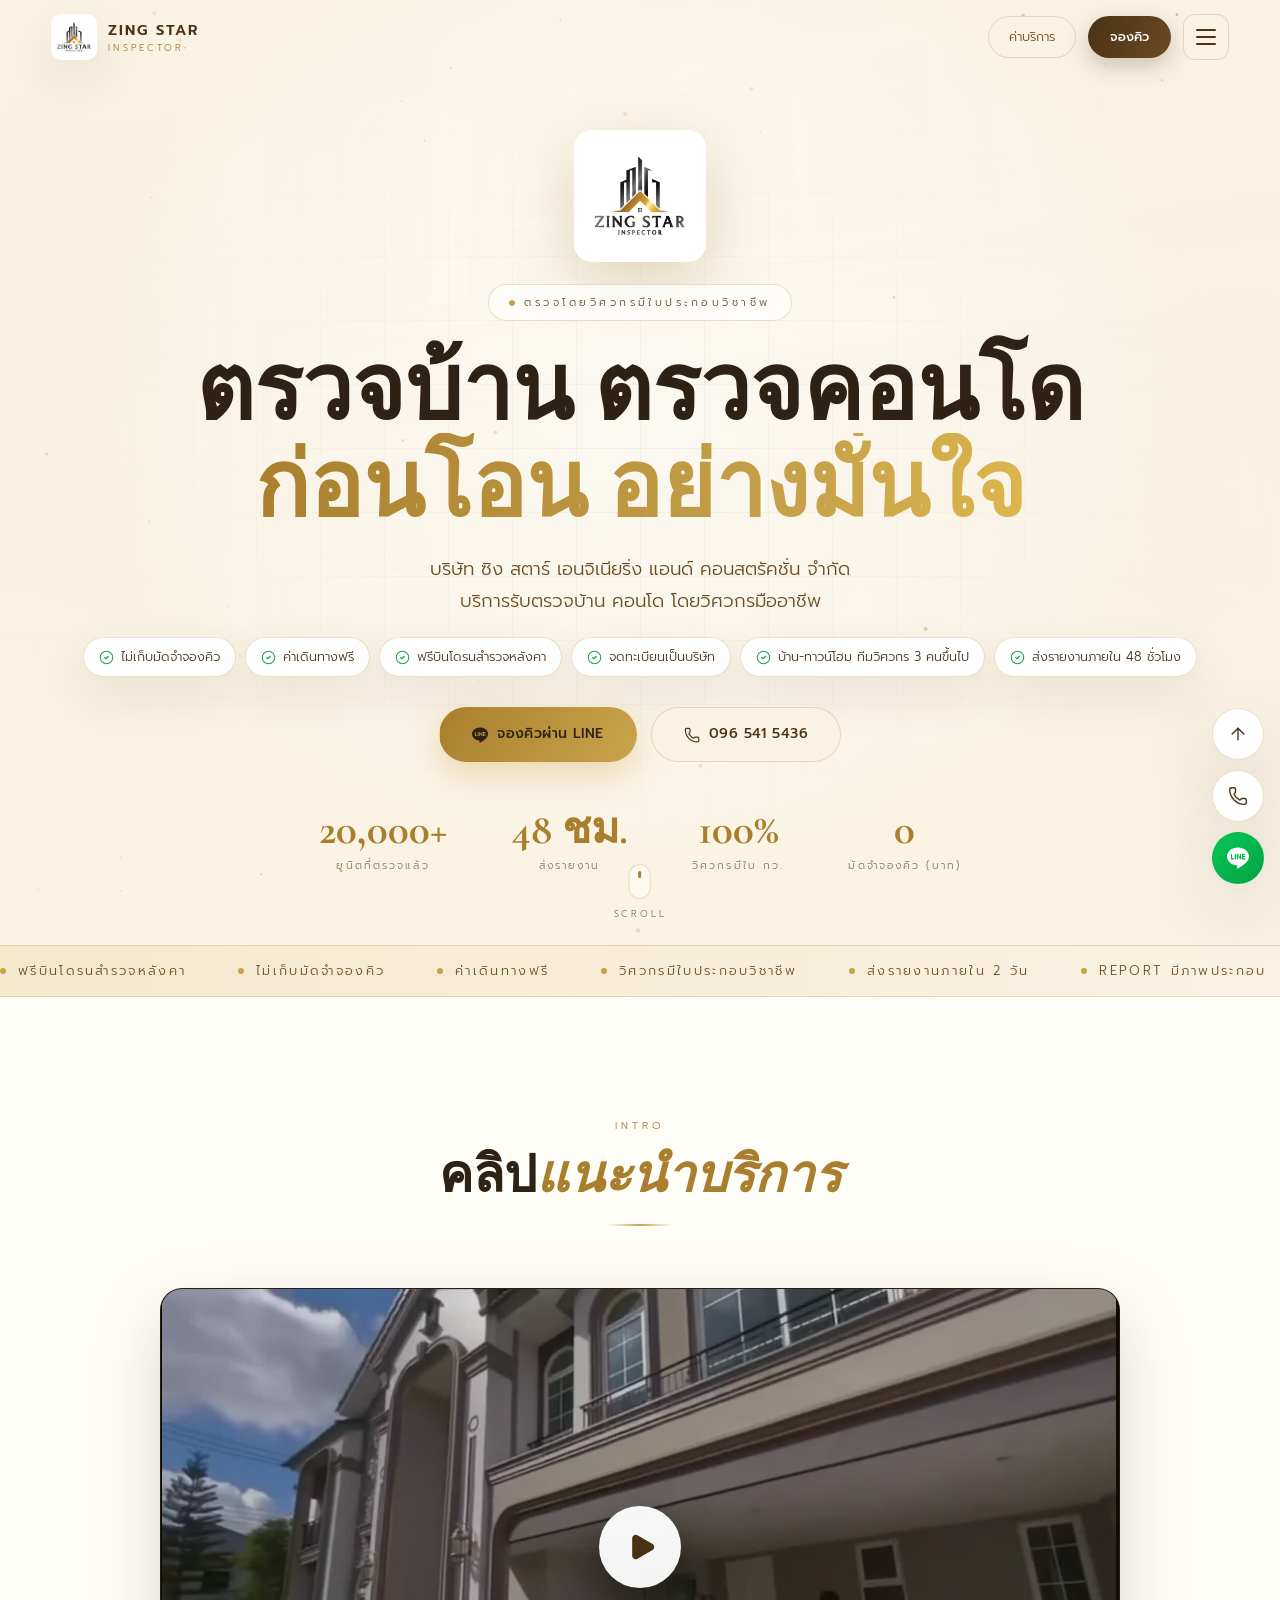
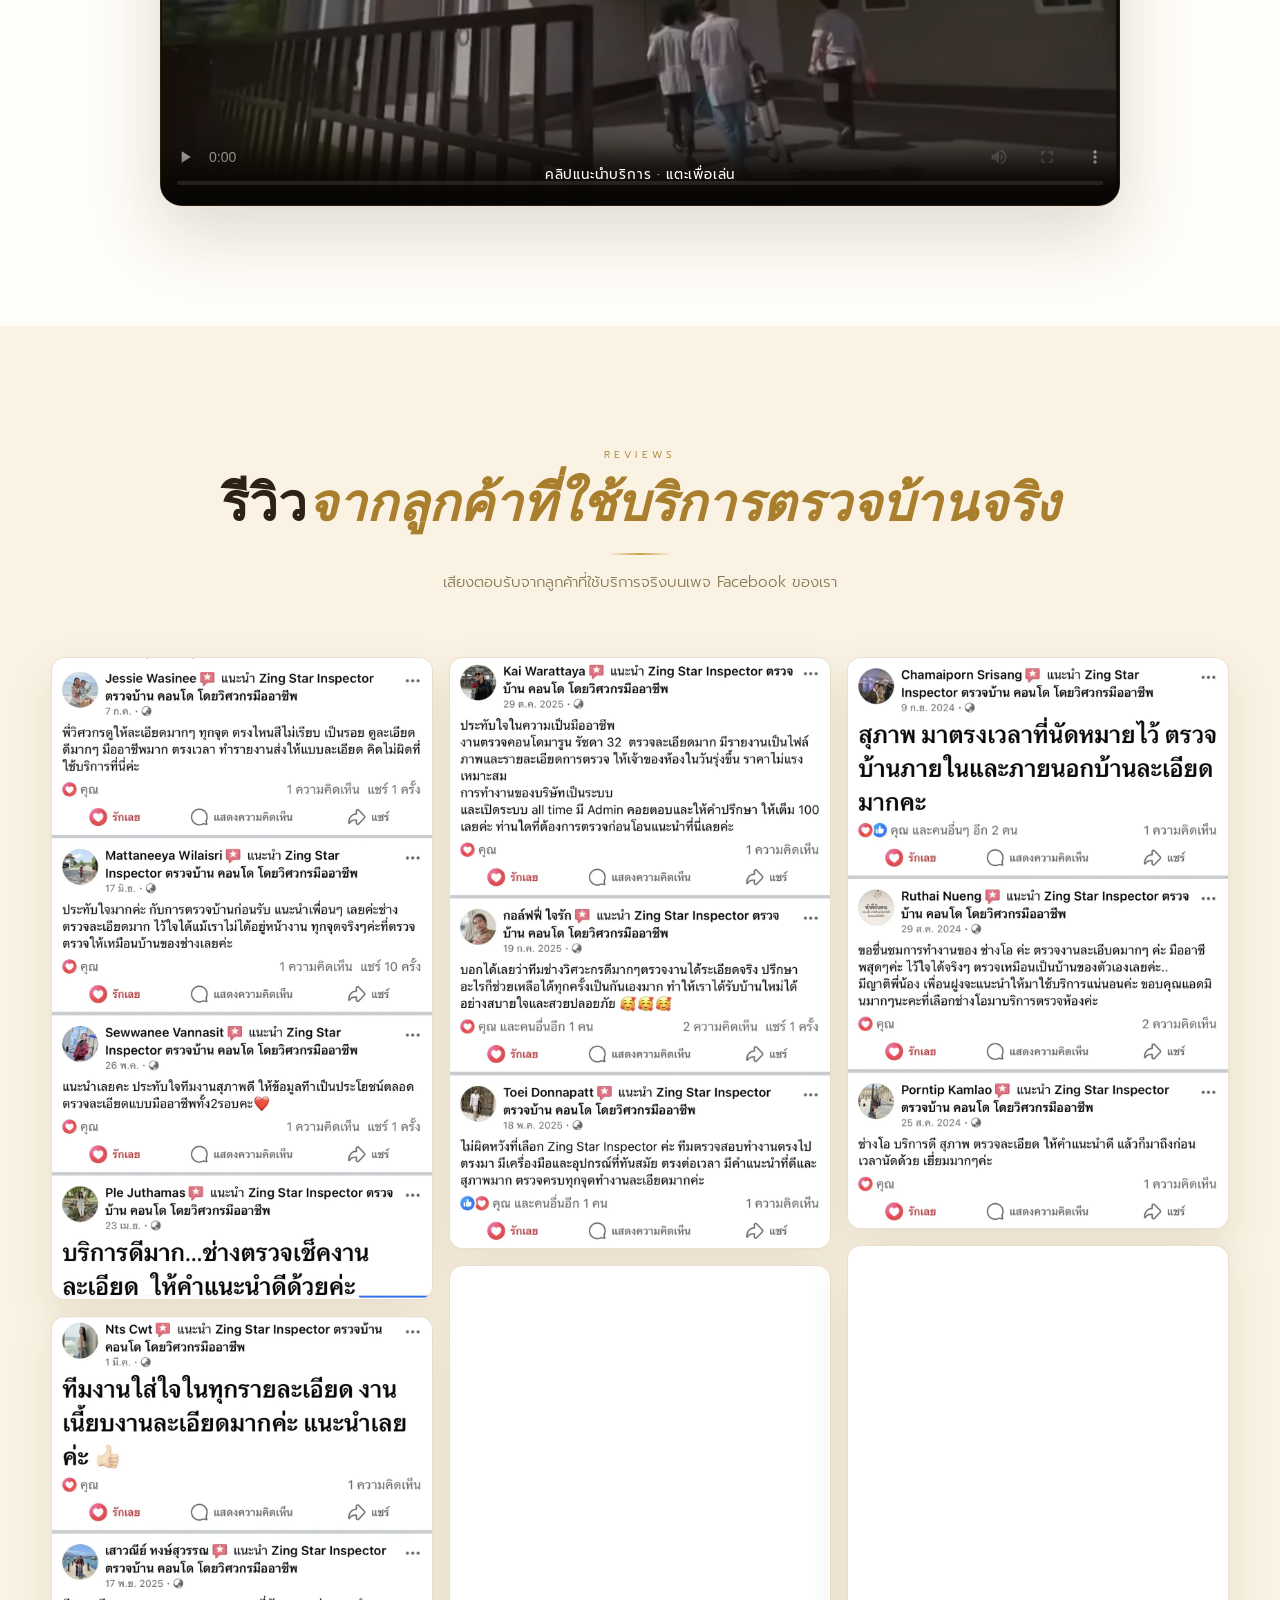
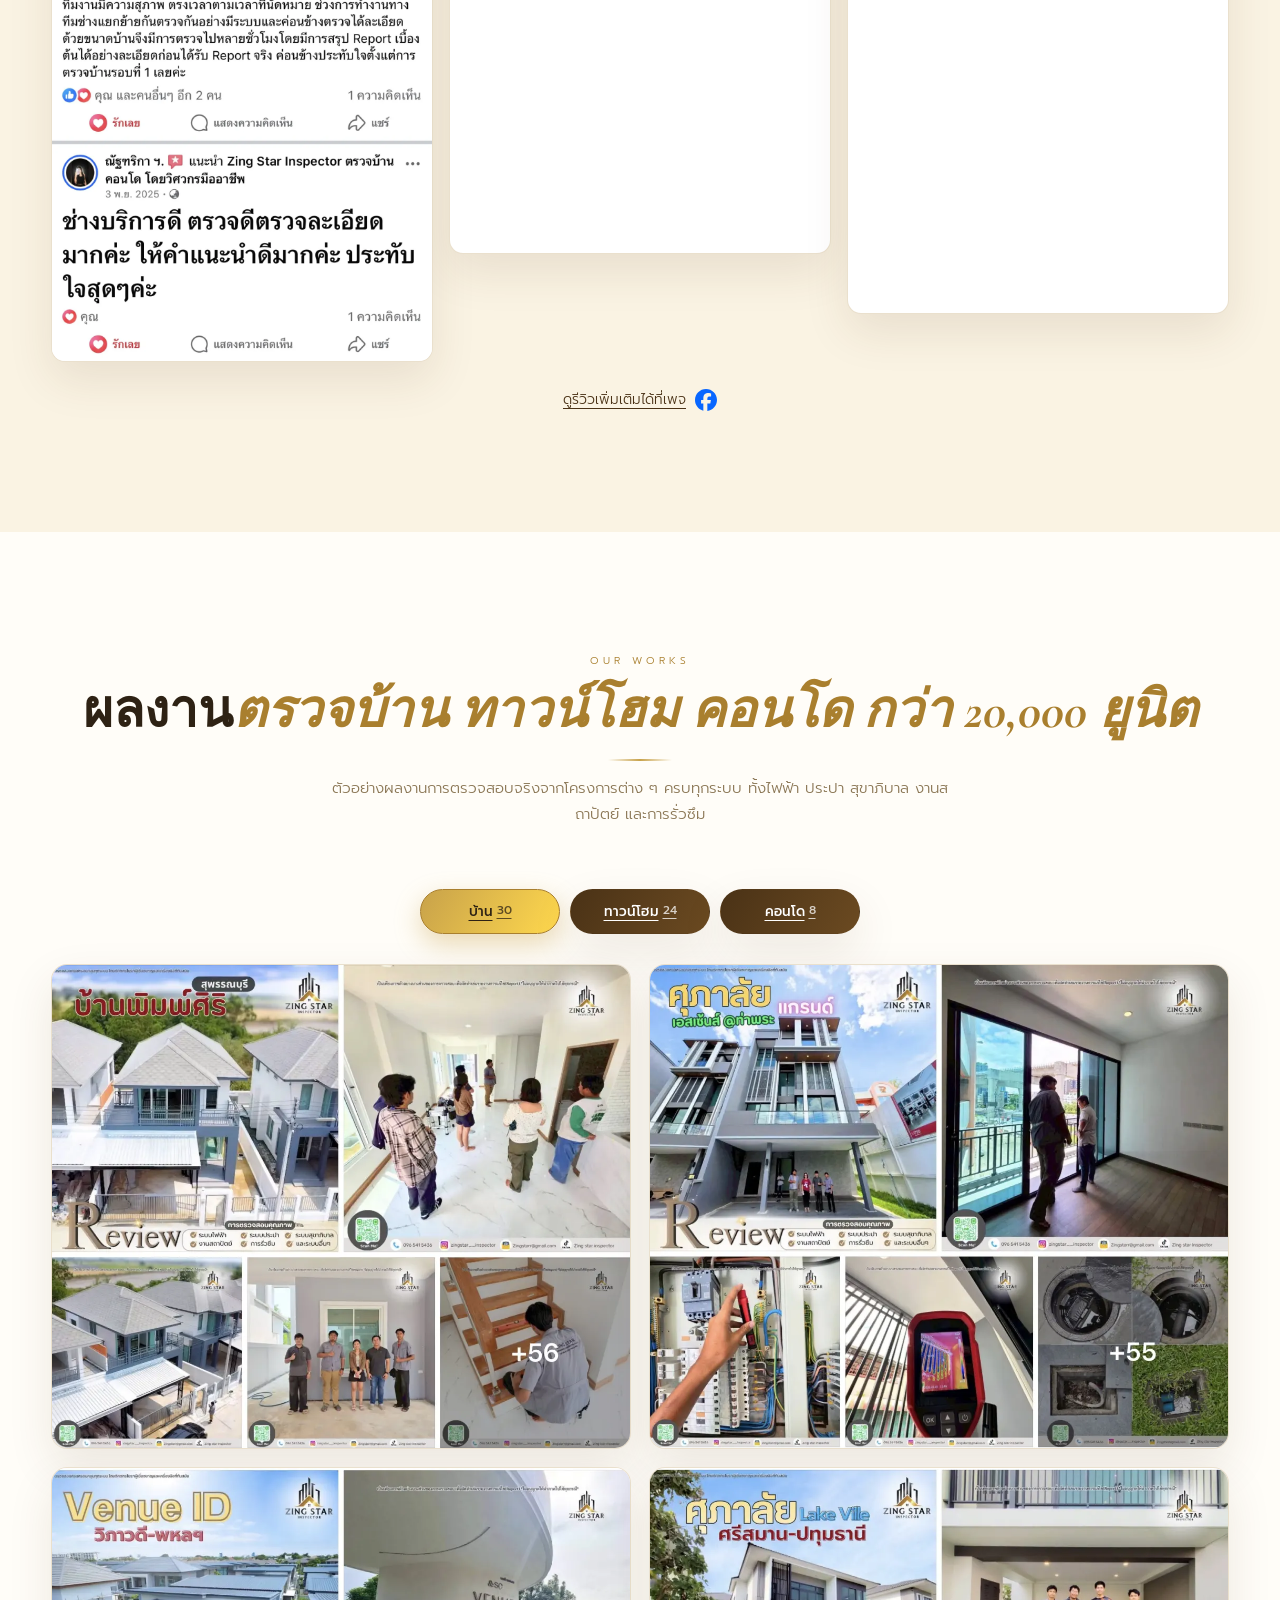
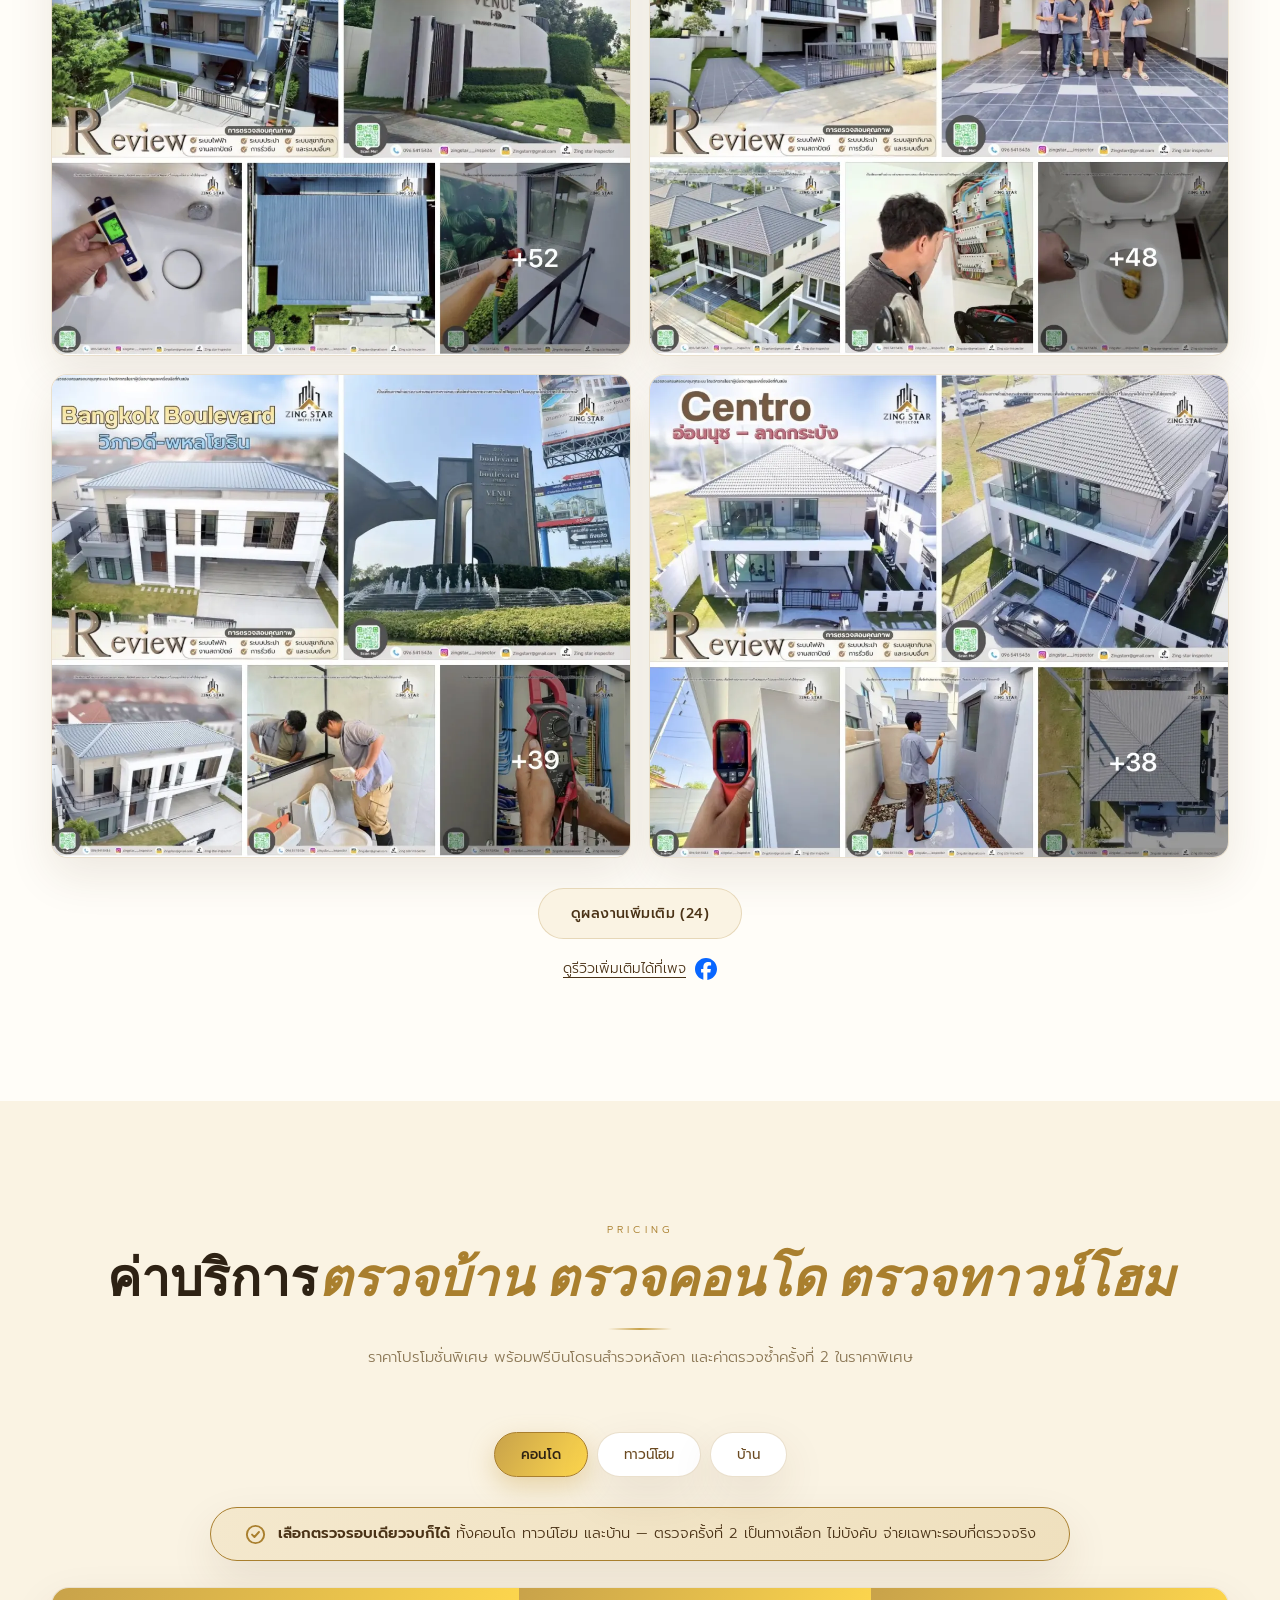
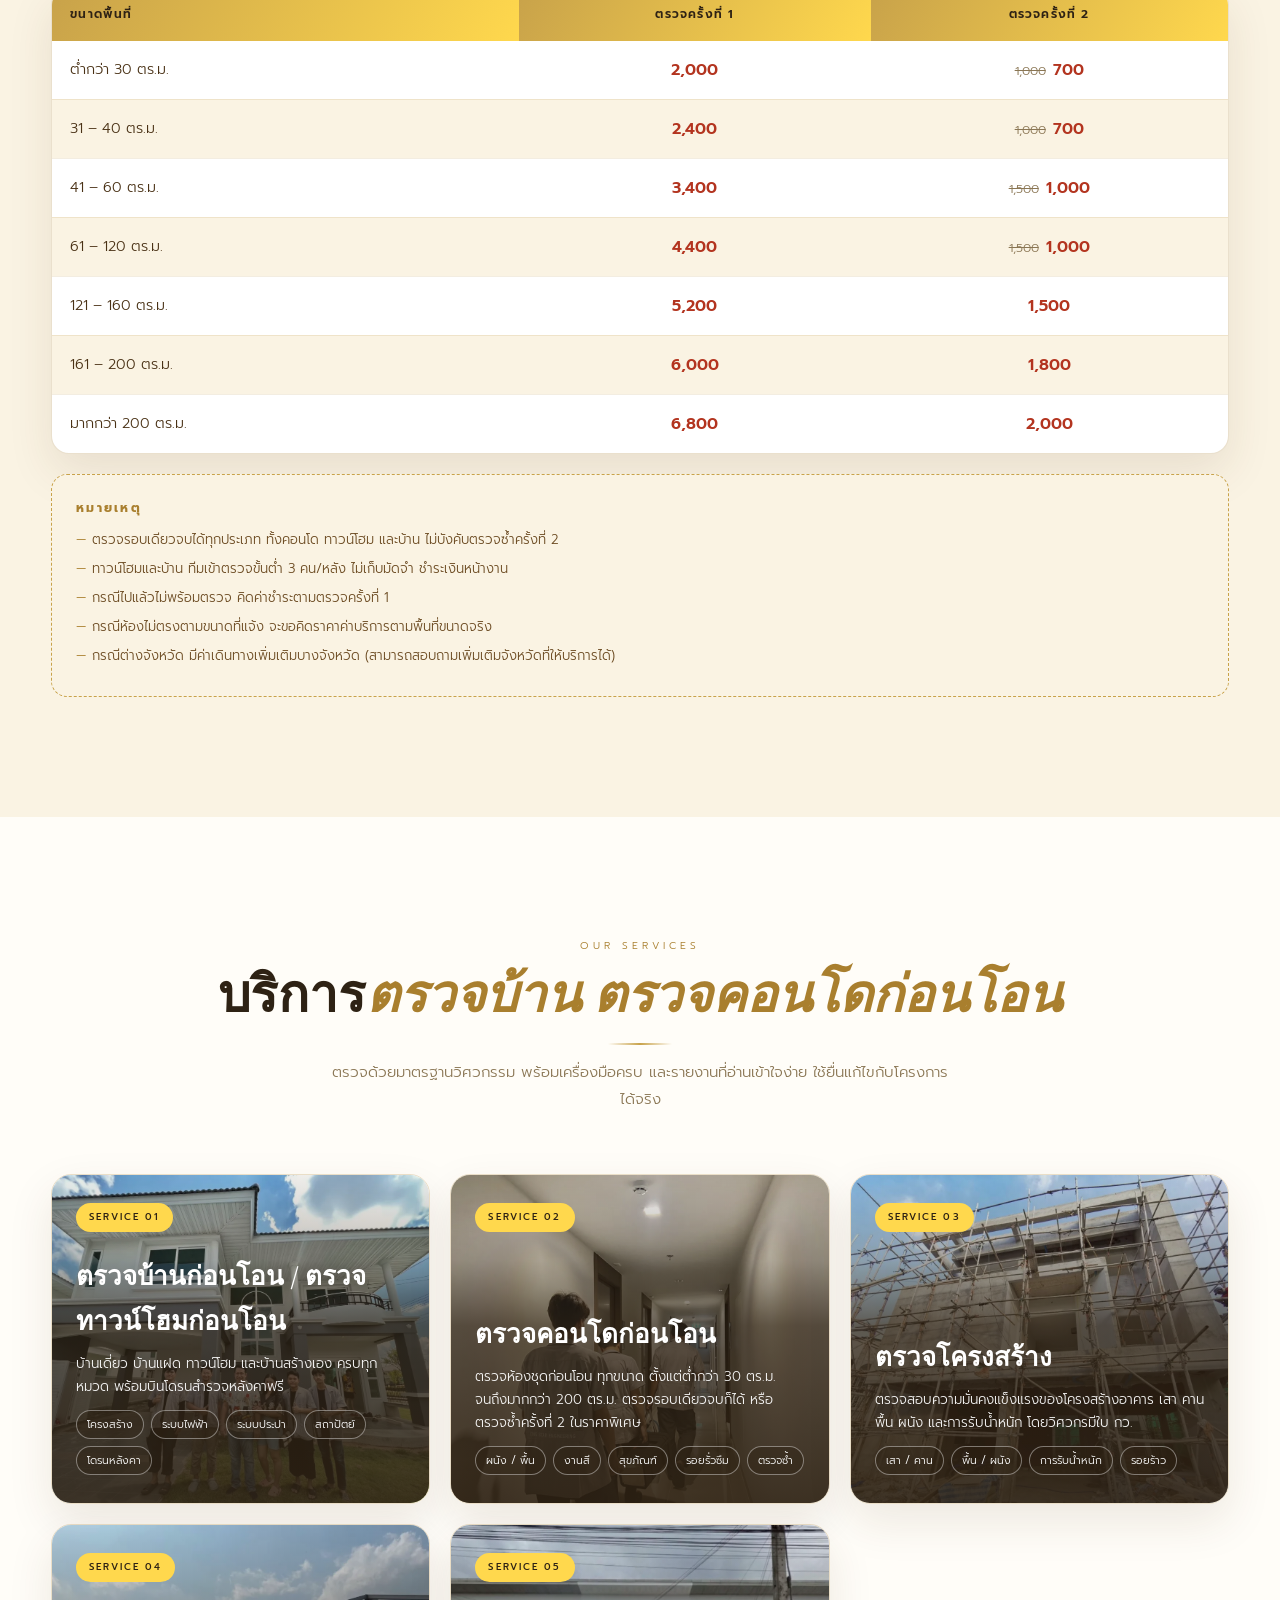
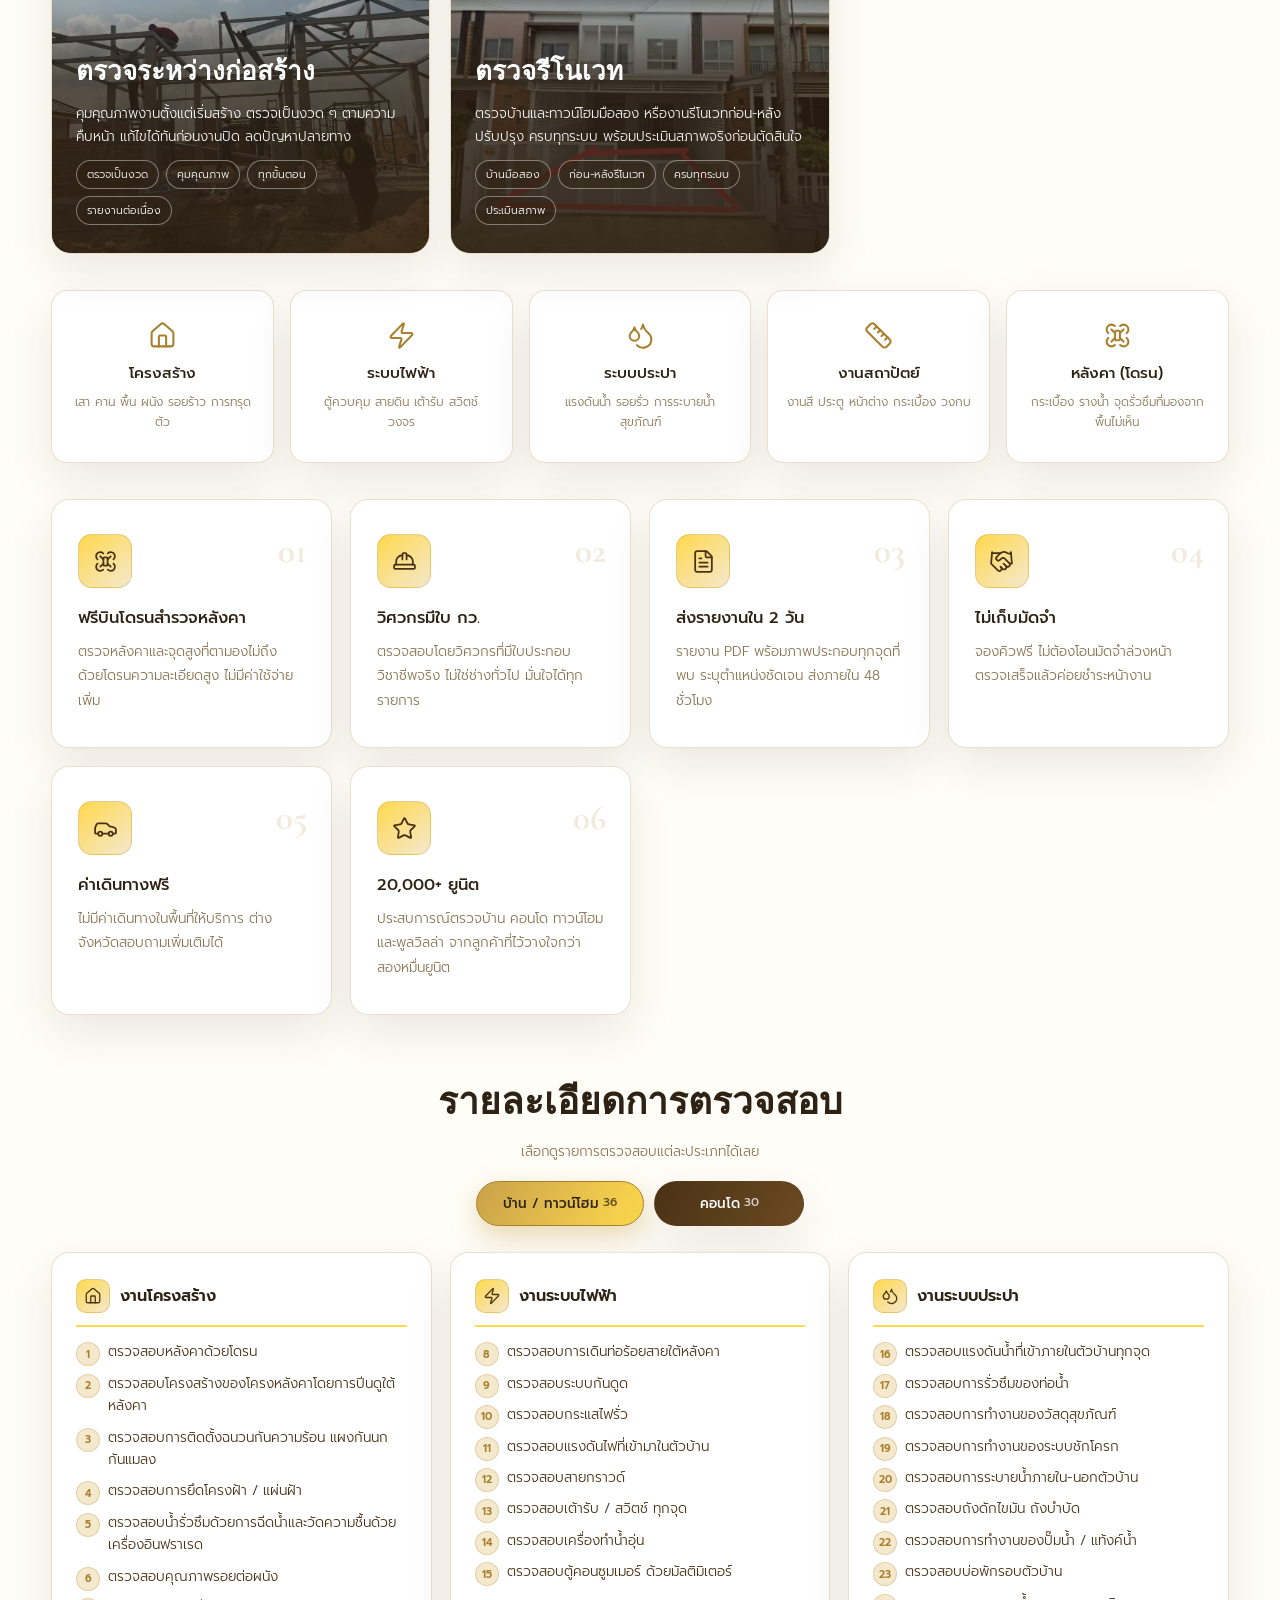
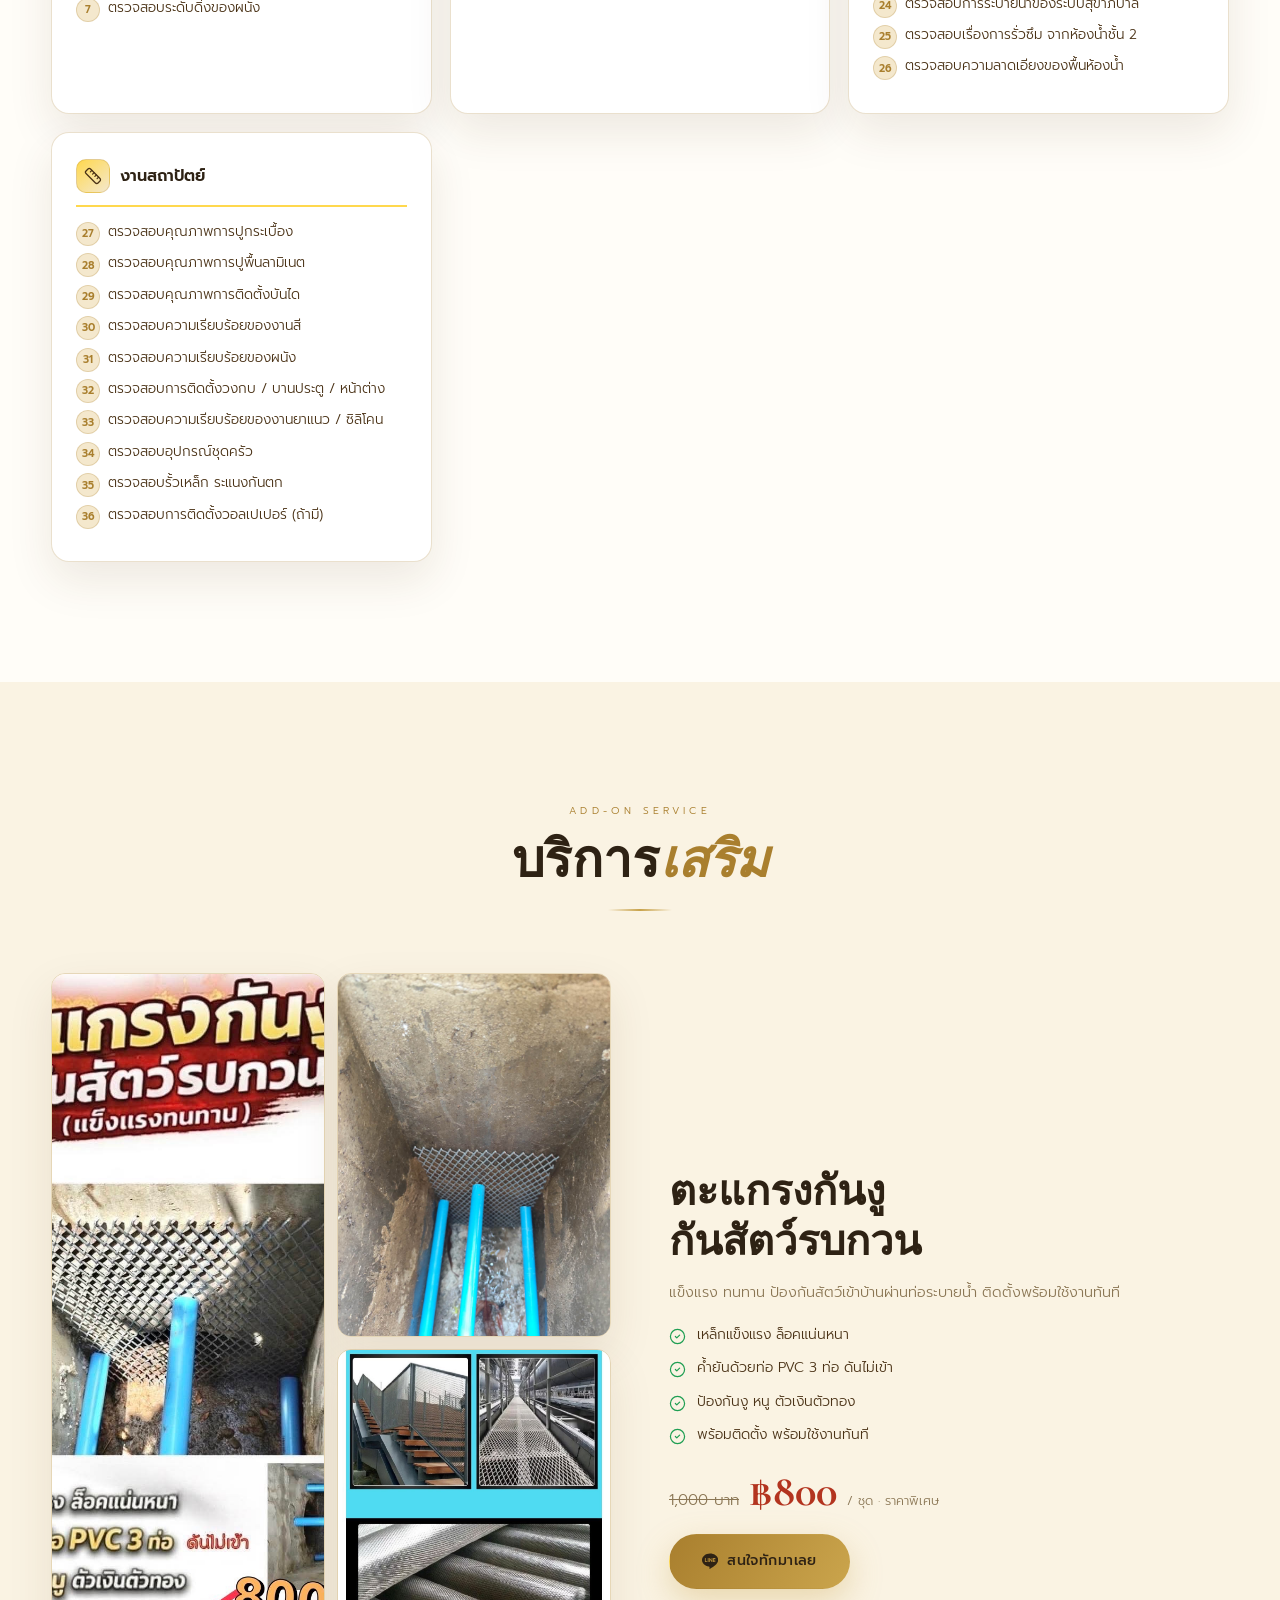
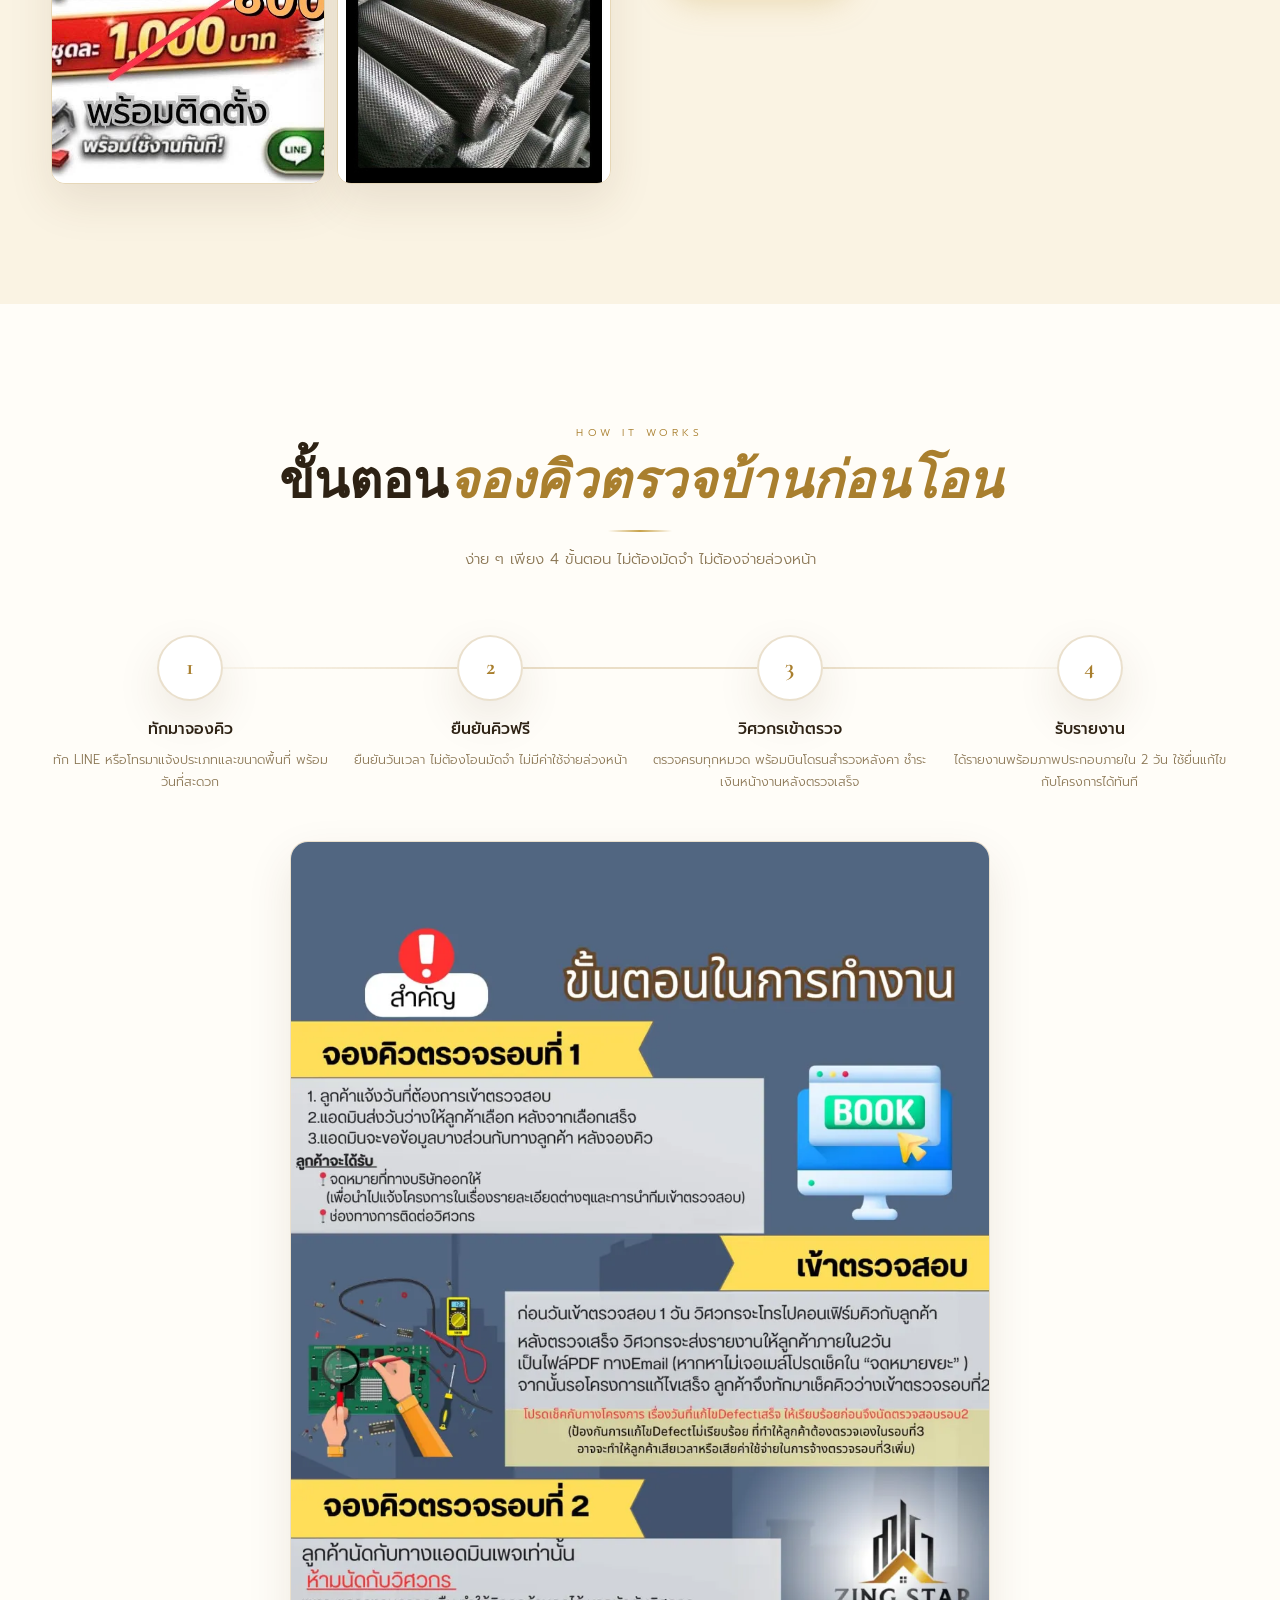
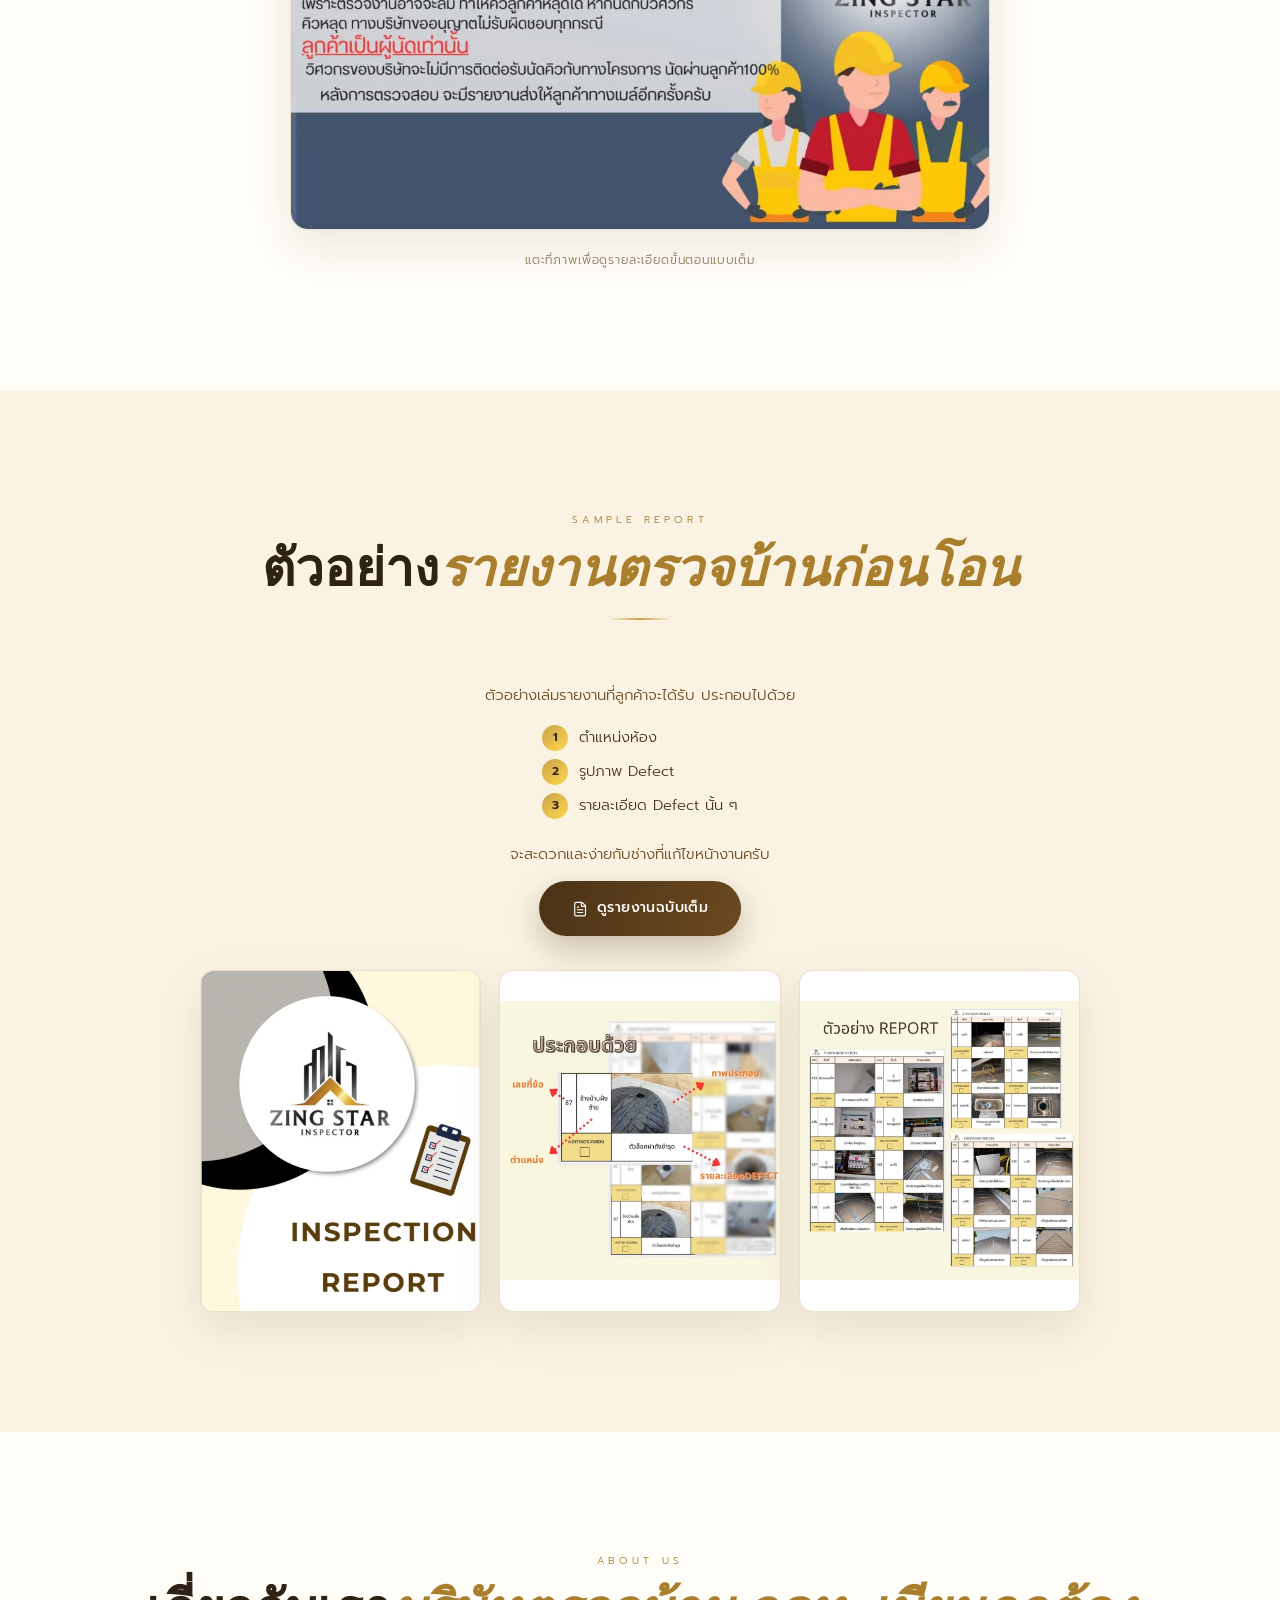
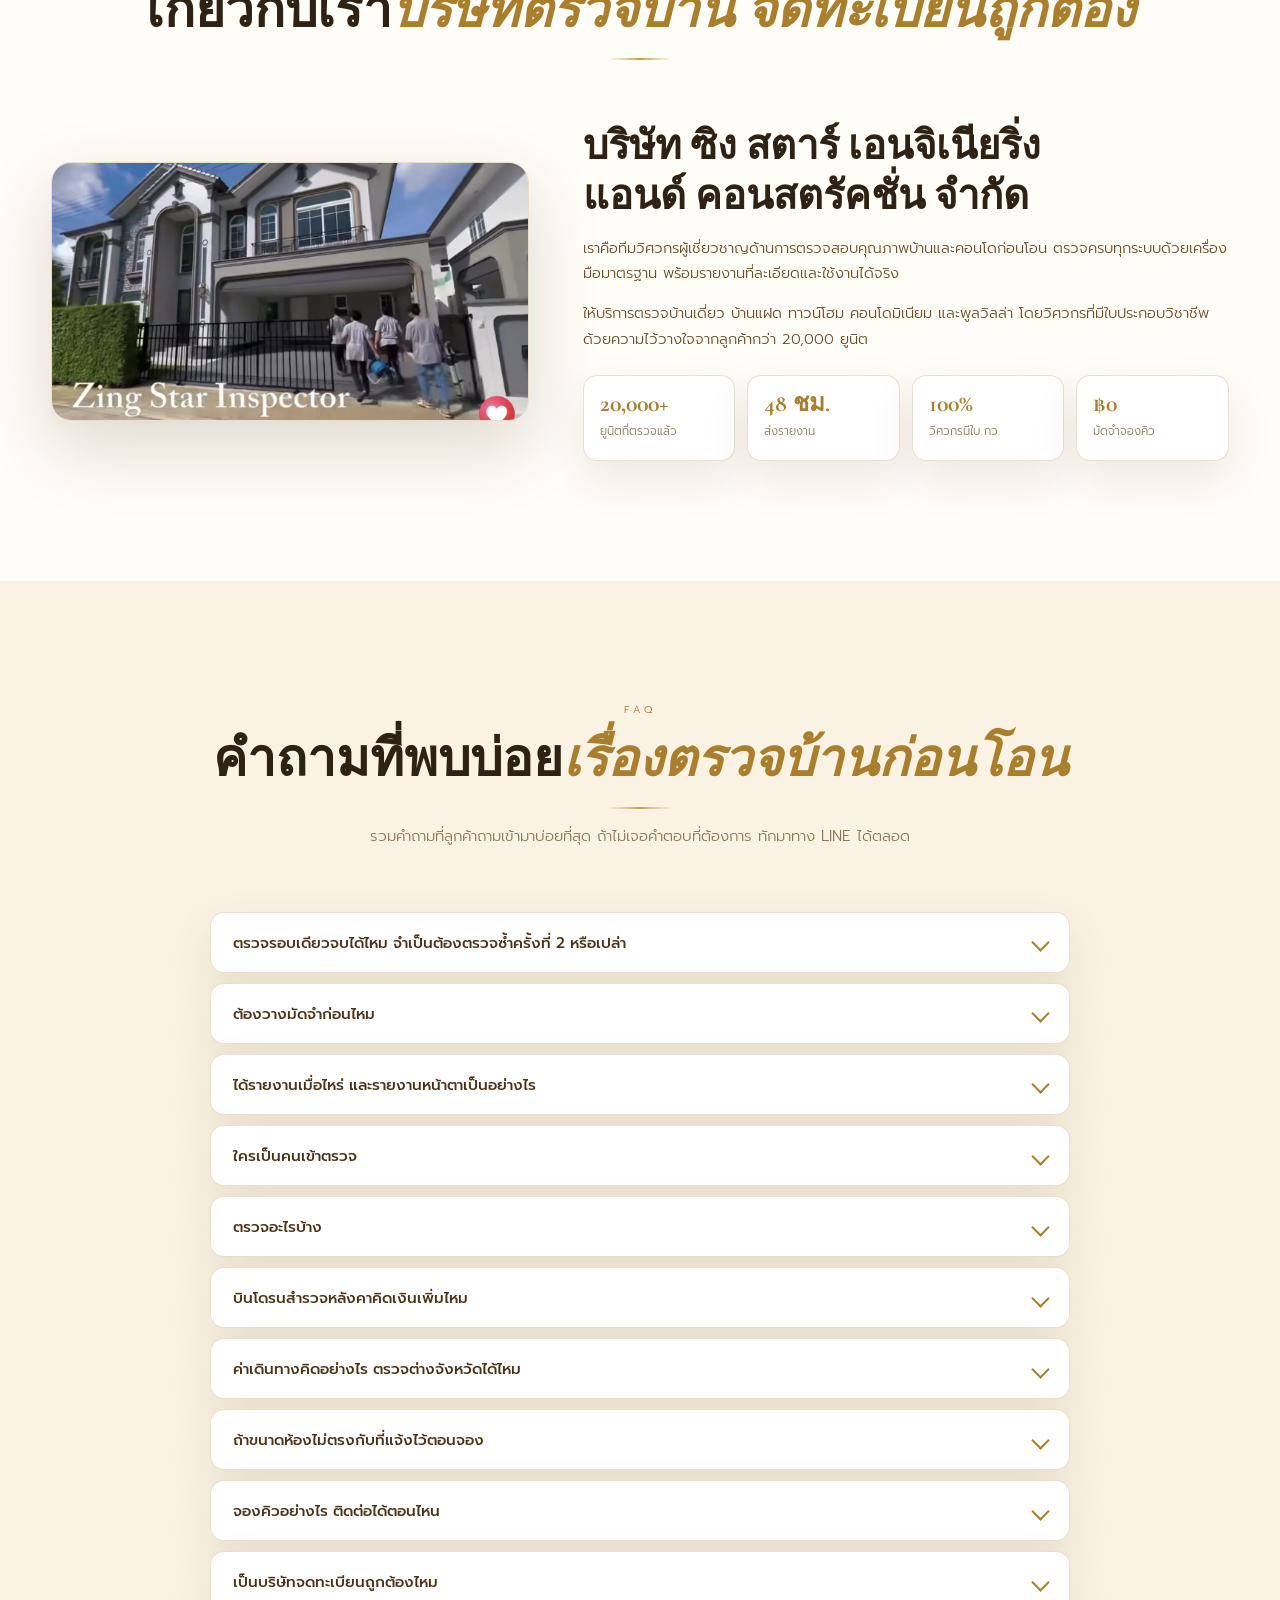
==== commit a1b4955b: "Give each inspection type its own page so search has something to rank The site was a single page wi" ====
--- a/index.html
+++ b/index.html
@@ -2013,6 +2013,10 @@
       <div class="ft-col">
         <h4>บริการ</h4>
         <a href="#services">บริการตรวจสอบคุณภาพ</a>
+        <a href="/house-inspection">ตรวจบ้านก่อนโอน</a>
+        <a href="/townhome-inspection">ตรวจทาวน์โฮมก่อนโอน</a>
+        <a href="/condo-inspection">ตรวจคอนโดก่อนโอน</a>
+        <a href="/checklist">เช็กลิสต์ตรวจบ้าน 36 จุด</a>
         <a href="#addon">บริการเสริม</a>
         <a href="#work">ผลงานการตรวจ</a>
         <a href="#pricing">ค่าบริการ</a>
